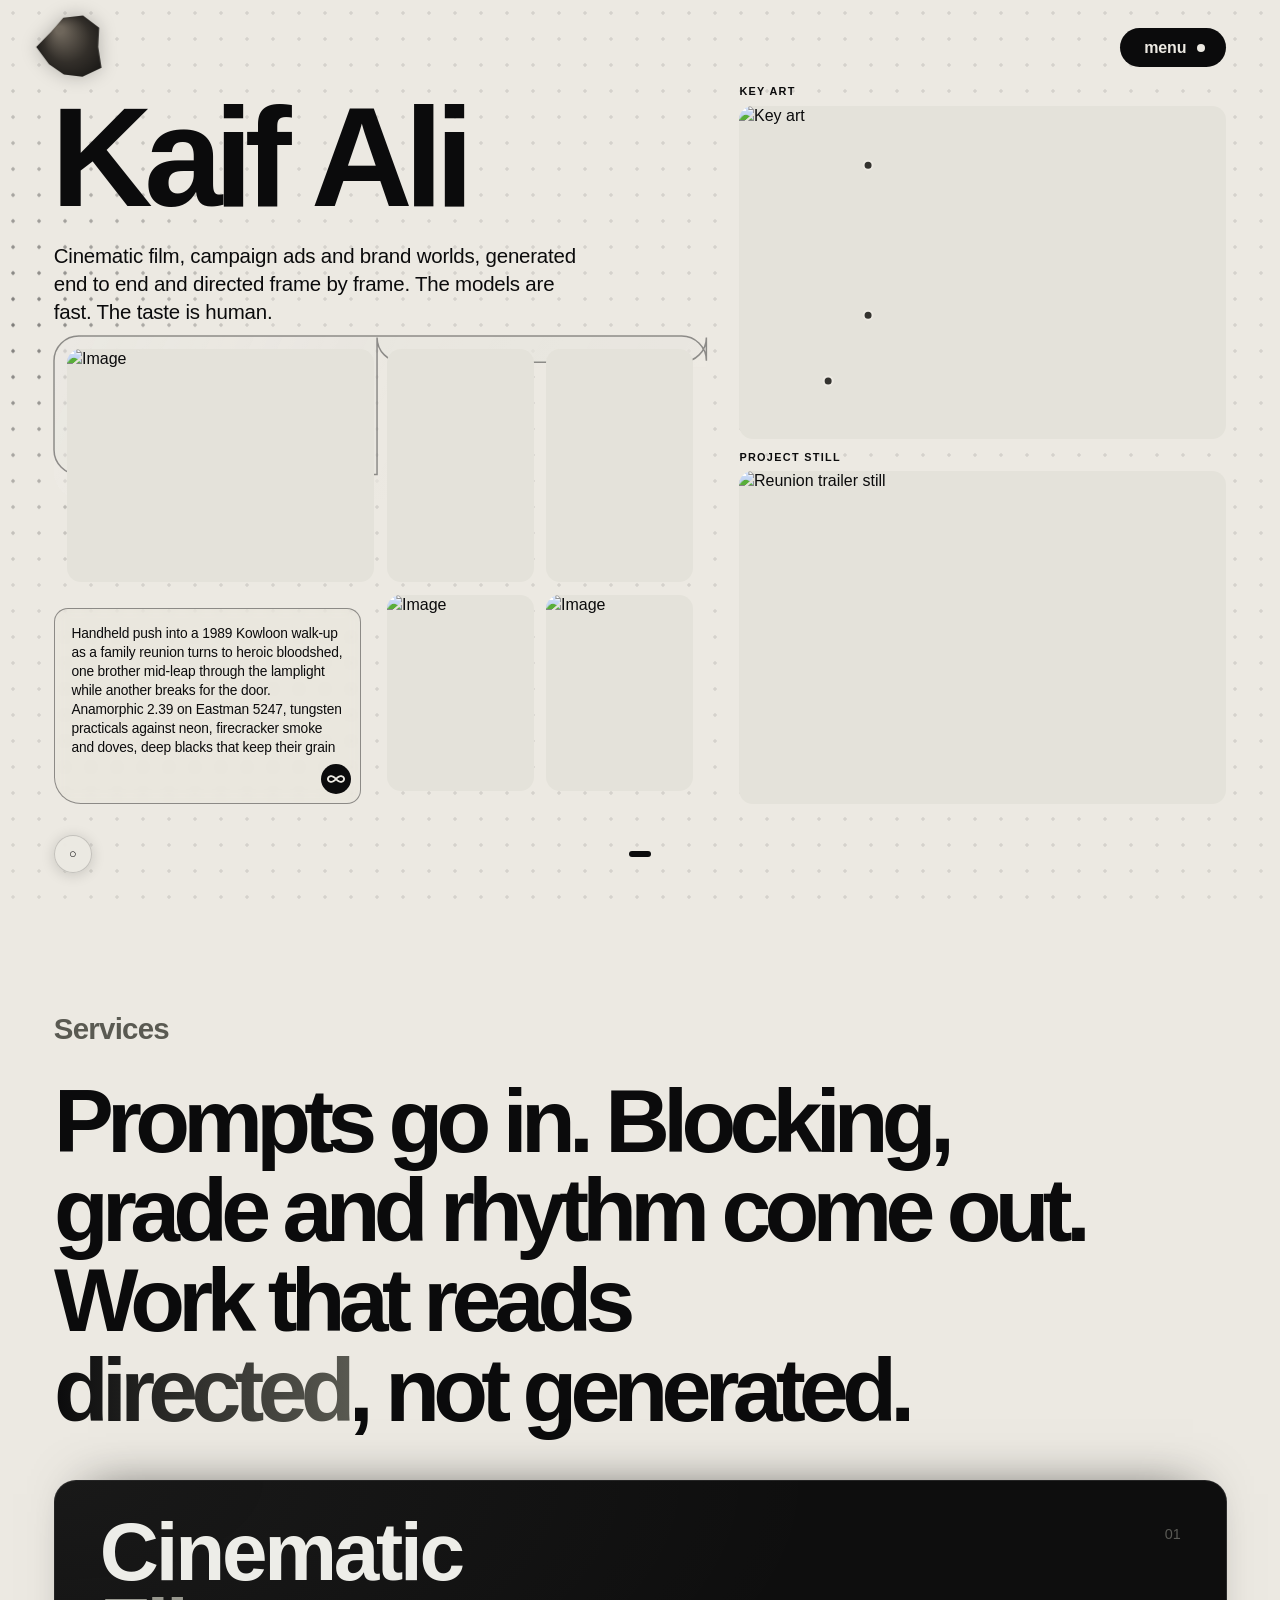
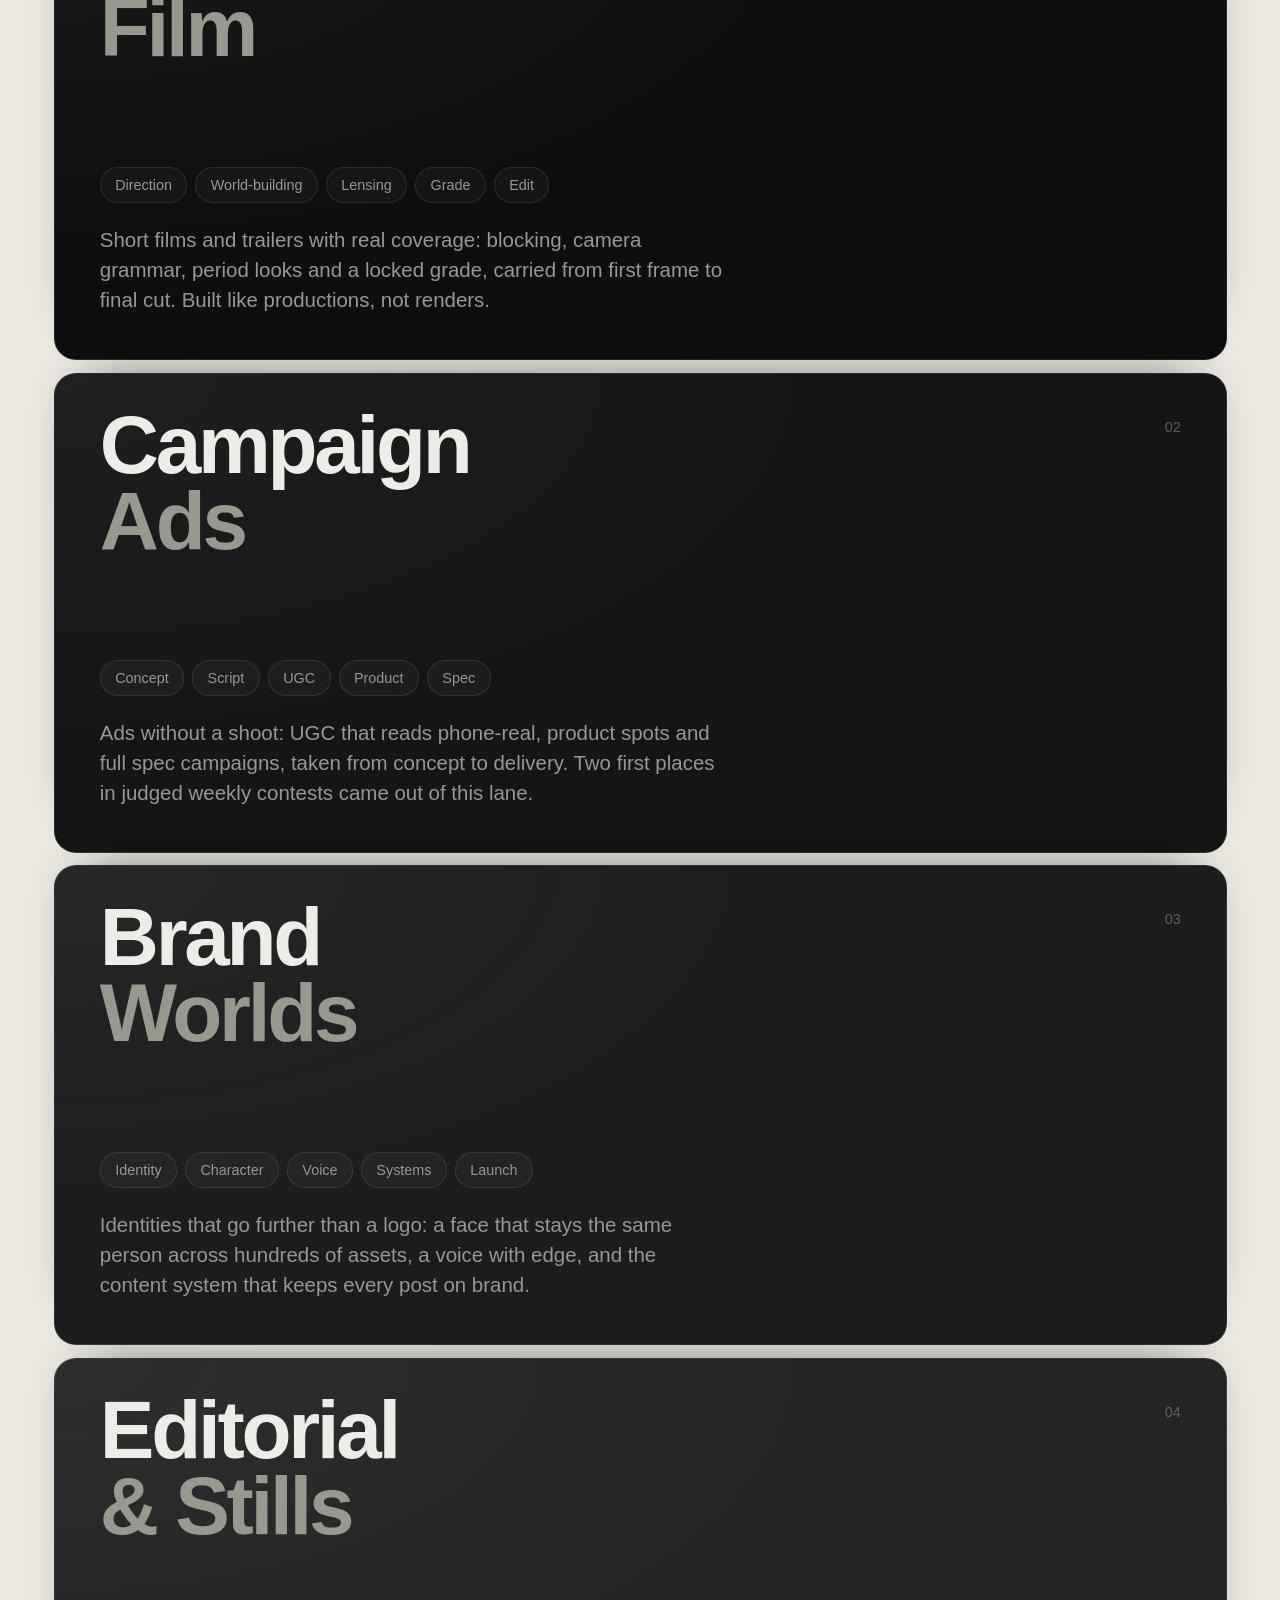
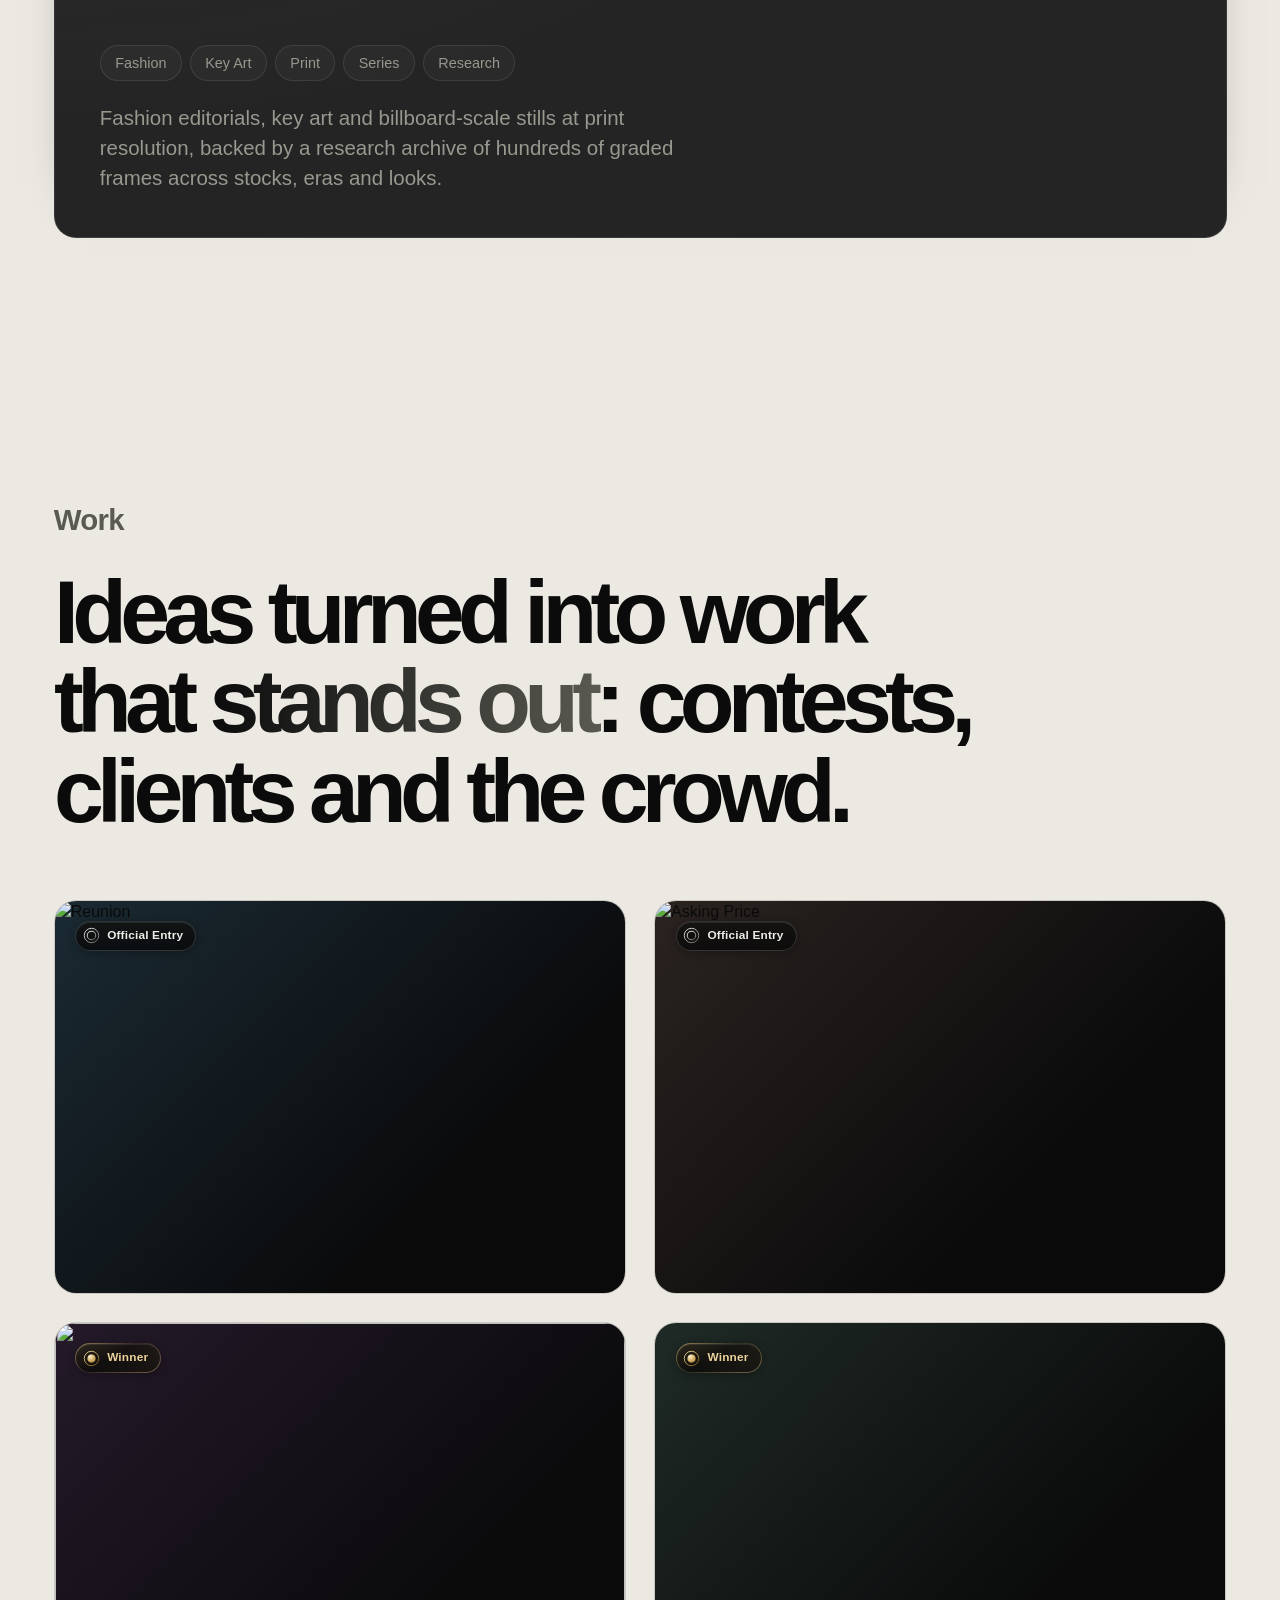
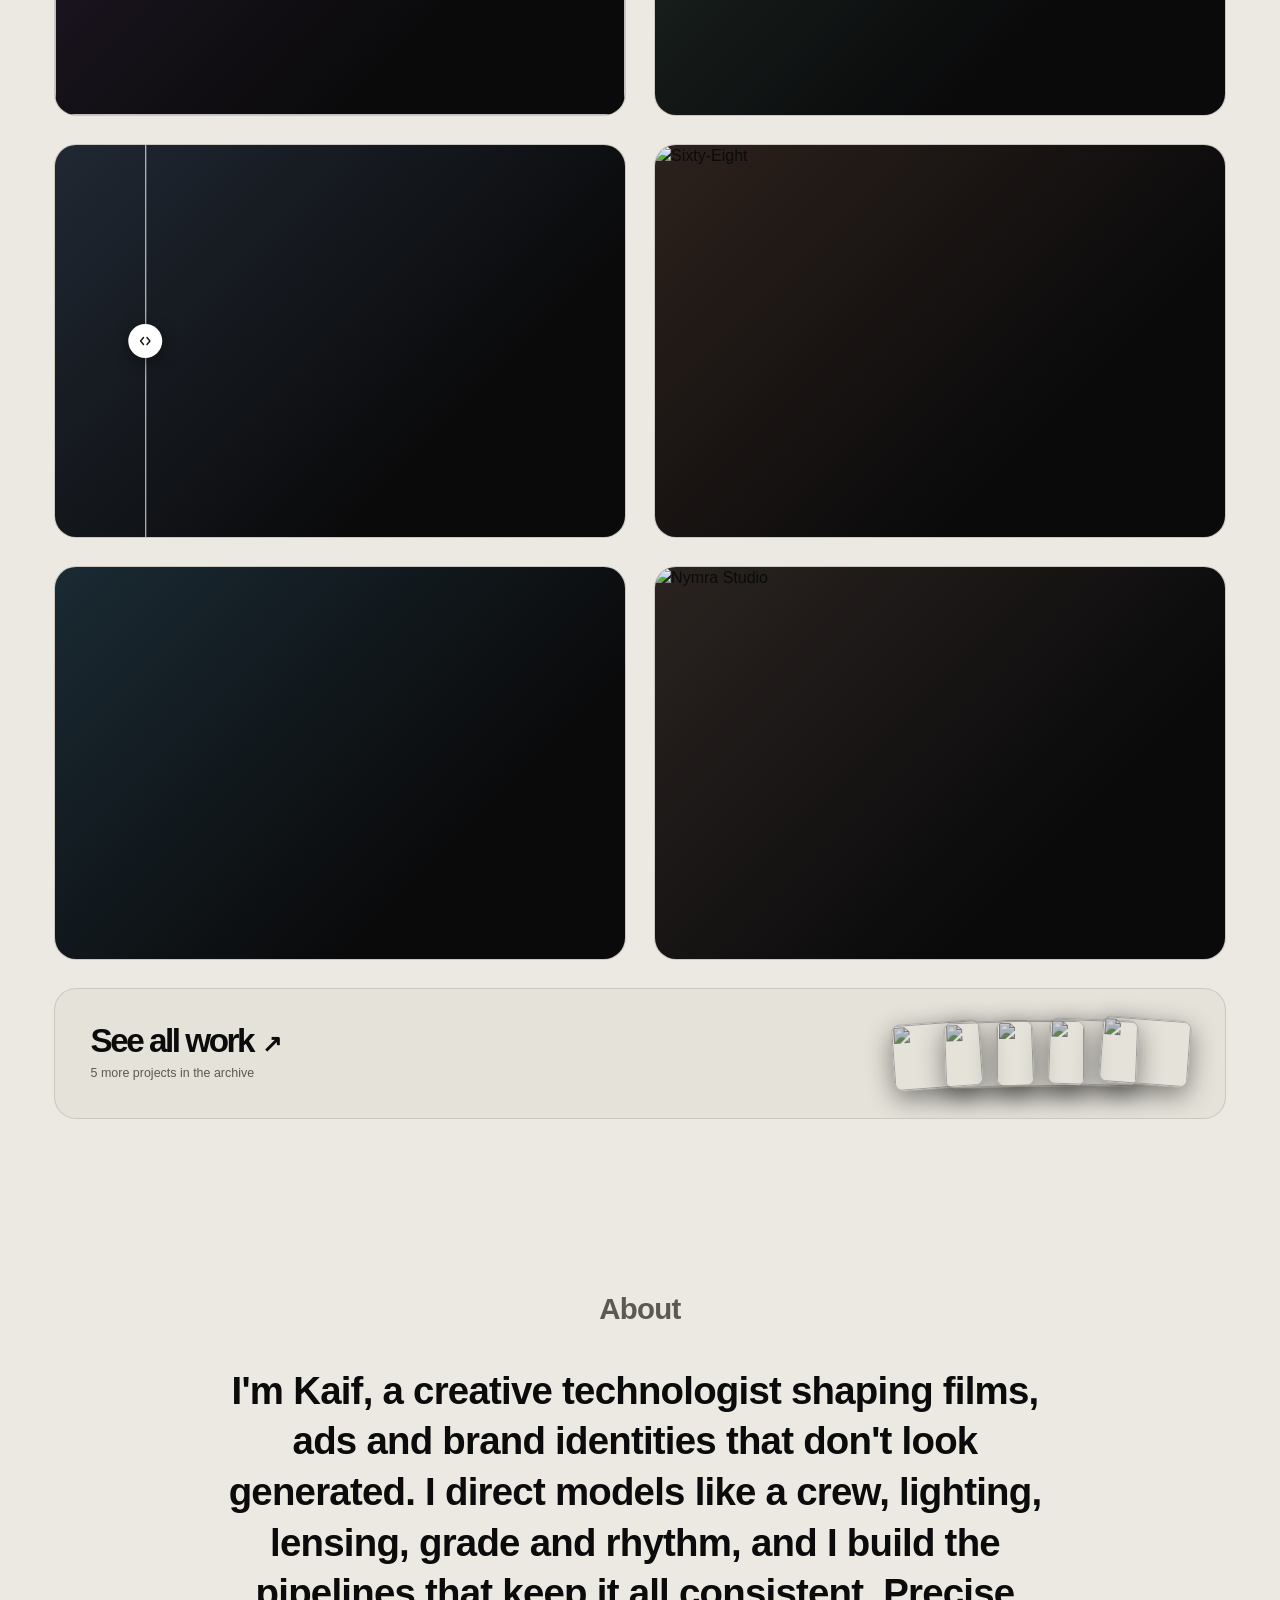
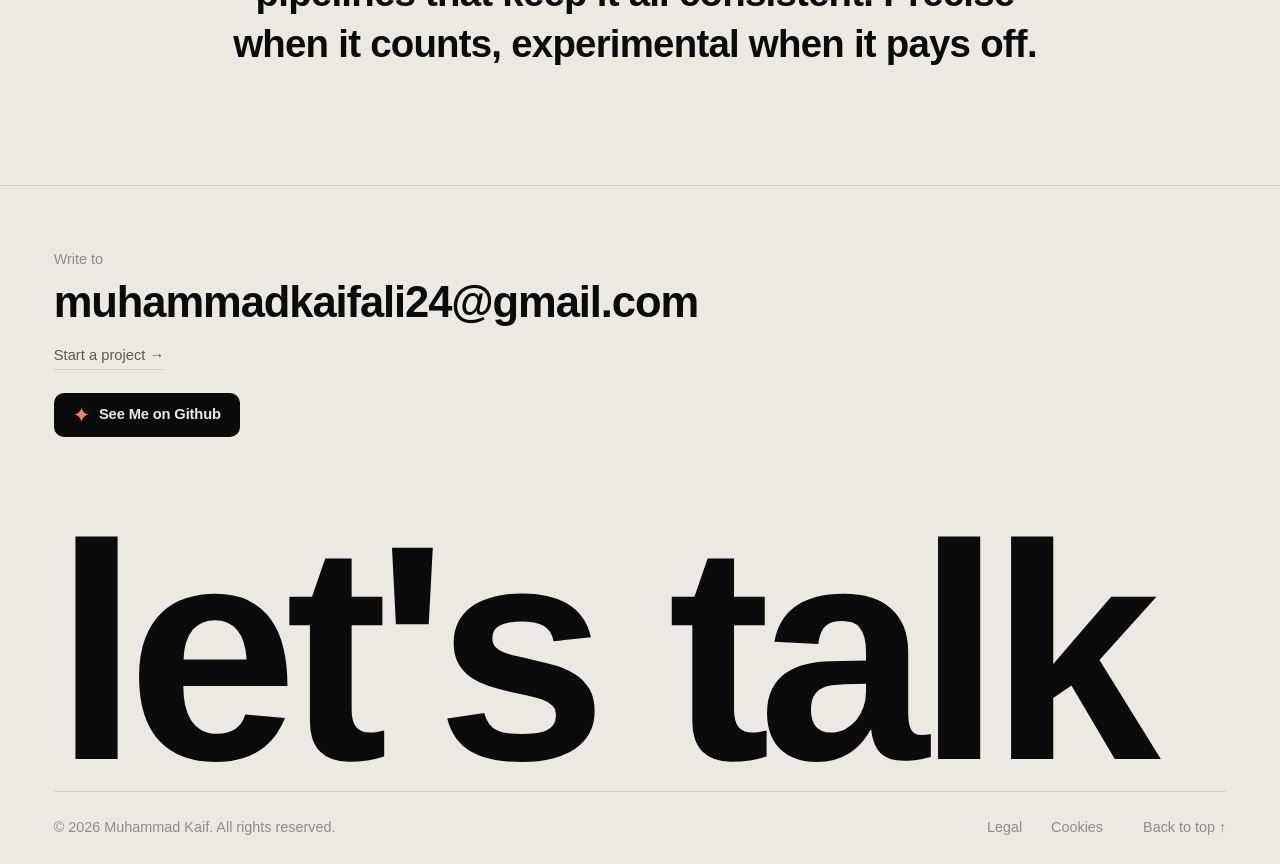
==== alpha.html @ 2ddd5fe8 "ok everything ok for now ok everything ok for now" ====
﻿<!doctype html>
<html lang="en" data-theme="dark">
  <head>
    <meta charset="utf-8" />
    <meta name="viewport" content="width=device-width, initial-scale=1" />
    <meta name="description" content="A cinematic creative technology portfolio." />
    <meta name="color-scheme" content="dark light" />
    <title>Muhammad Kaif — Creative Technologist</title>
    <link rel="stylesheet" href="alpha.css" />
  </head>
  <body>
    <div id="root">
      <div class="dotgrid" aria-hidden="true">
        <div class="dotgrid__torch" style="transform: translate3d(-259.95px, 61.7804px, 0px)">
          <div
            class="dotgrid__torch-fill"
            style="width: 2576px; height: 1403px; transform: translate3d(-260.05px, -581.78px, 0px)"
          ></div>
        </div>
      </div>
      <div
        class="cursor-dot"
        aria-hidden="true"
        style="
          translate: none;
          rotate: none;
          scale: none;
          opacity: 0;
          transform: translate(-50%, -50%) translate(0px, 321.8px);
        "
        data-mode="on"
      >
        <span class="cursor-label"></span>
      </div>
      <div class="nav-blur is-idle" aria-hidden="true" style="--nav-p: 0">
        <div class="nav-blur__layer"></div>
        <div class="nav-blur__layer"></div>
        <div class="nav-blur__layer"></div>
        <span class="nav-blur__scrim"></span>
      </div>
      <header class="menu">
        <a class="menu__brand" href="#top" aria-label="Back to top" data-cursor="link"
          ><span class="menu__logo-slot" aria-hidden="true"></span
        ></a>
        <div class="menu__right">
          <button
            class="menu__toggle"
            aria-expanded="false"
            aria-label="Open menu"
            data-cursor="link"
          >
            <span class="menu__toggle-label">menu</span><span class="menu__toggle-dot"></span>
          </button>
        </div>
      </header>
      <main class="app-main">
        <section class="hero" id="top">
          <div class="hero__inner container">
            <div class="canvas-grid" data-static-media="true">
              <div class="canvas-grid__head">
                <div class="hero__head">
                  <h1 class="hero__name" aria-label="Muhammad ">
                    <span class="line-mask"
                      ><span class="line-inner" style="transform: none">Kaif</span></span
                    ><span class="line-mask"
                      ><span class="line-inner" style="transform: none">Ali</span></span
                    >
                  </h1>
                  <p class="hero__intro" style="opacity: 1; transform: none">
                    Cinematic film, campaign ads and brand worlds, generated end to end and directed
                    frame by frame. The models are fast. The taste is human.
                  </p>
                </div>
              </div>
              <div class="canvas__inputs">
                <div
                  class="inbento wf-wf-ux2yi8"
                  draggable="false"
                  tabindex="0"
                  style="
                    --cols: 3;
                    --rows: 2;
                    grid-template-columns: var(--prompt-w) minmax(0, 1fr) minmax(0, 1fr);
                    grid-template-rows: minmax(var(--inrow-min, 0px), 1fr) auto;
                    opacity: 1;
                    transform: none;
                    user-select: none;
                    touch-action: none;
                  "
                >
                  <div
                    class="inbento__frost"
                    aria-hidden="true"
                    style="
                      clip-path: path(
                        &quot;M 29.36 0 L 744.64 0 A 29.36 29.36 0 0 1 774 29.36 L 774 1.64 A 29.36 29.36 0 0 1 744.64 31 L 412.636 31 A 29.36 29.36 0 0 1 383.276 1.64 L 383.276 164.29 A 0 0 0 0 0 383.276 164.29 L 29.36 164.29 A 29.36 29.36 0 0 1 0 134.93 L 0 29.36 A 29.36 29.36 0 0 1 29.36 0 Z&quot;
                      );
                    "
                  ></div>
                  <svg
                    class="inbento__frame"
                    viewBox="0 0 774 31"
                    preserveAspectRatio="none"
                    aria-hidden="true"
                  >
                    <path
                      d="M 29.36,0 L 744.64,0 A 29.36 29.36 0 0 1 774,29.36 L 774,1.6400000000000006 A 29.36 29.36 0 0 1 744.64,31 L 412.63571577446726,31 A 29.36 29.36 0 0 1 383.27571577446724,1.6400000000000006 L 383.27571577446724,164.2898797078116 A 0 0 0 0 0 383.27571577446724,164.2898797078116 L 29.36,164.2898797078116 A 29.36 29.36 0 0 1 0,134.9298797078116 L 0,29.36 A 29.36 29.36 0 0 1 29.36,0 Z"
                    ></path>
                  </svg>
                  <div class="inbento__cell inbento__cell--prompt">
                    <div class="cnode cnode--prompt">
                      <span class="cnode__title">Text</span>
                      <div class="cnode__box cnode__box--text" data-cursor="link">
                        <p
                          class="cnode__text"
                          style="opacity: 1; filter: blur(0px); transform: none"
                        >
                          Handheld push into a 1989 Kowloon walk-up as a family reunion turns to
                          heroic bloodshed, one brother mid-leap through the lamplight while another
                          breaks for the door. Anamorphic 2.39 on Eastman 5247, tungsten practicals
                          against neon, firecracker smoke and doves, deep blacks that keep their
                          grain
                        </p>
                        <button
                          class="refresh-btn"
                          aria-label="Generate"
                          data-cursor="link"
                          tabindex="0"
                        >
                          <svg
                            class="refresh-btn__mark"
                            width="22"
                            height="22"
                            viewBox="0 0 24 24"
                            fill="none"
                            aria-hidden="true"
                          >
                            <path
                              d="M 20.80 12.00 L 20.67 12.85 L 20.31 13.62 L 19.77 14.25 L 19.09 14.71 L 18.35 14.99 L 17.59 15.11 L 16.85 15.08 L 16.15 14.93 L 15.49 14.70 L 14.89 14.40 L 14.33 14.06 L 13.82 13.68 L 13.33 13.28 L 12.88 12.86 L 12.43 12.43 L 12.00 12.00 L 11.57 11.57 L 11.12 11.14 L 10.67 10.72 L 10.18 10.32 L 9.67 9.94 L 9.11 9.60 L 8.51 9.30 L 7.85 9.07 L 7.15 8.92 L 6.41 8.89 L 5.65 9.01 L 4.91 9.29 L 4.23 9.75 L 3.69 10.38 L 3.33 11.15 L 3.20 12.00 L 3.33 12.85 L 3.69 13.62 L 4.23 14.25 L 4.91 14.71 L 5.65 14.99 L 6.41 15.11 L 7.15 15.08 L 7.85 14.93 L 8.51 14.70 L 9.11 14.40 L 9.67 14.06 L 10.18 13.68 L 10.67 13.28 L 11.12 12.86 L 11.57 12.43 L 12.00 12.00 L 12.43 11.57 L 12.88 11.14 L 13.33 10.72 L 13.82 10.32 L 14.33 9.94 L 14.89 9.60 L 15.49 9.30 L 16.15 9.07 L 16.85 8.92 L 17.59 8.89 L 18.35 9.01 L 19.09 9.29 L 19.77 9.75 L 20.31 10.38 L 20.67 11.15 L 20.80 12.00 Z"
                              stroke="currentColor"
                              stroke-width="2"
                              stroke-linecap="round"
                              stroke-linejoin="round"
                            ></path>
                          </svg>
                        </button>
                      </div>
                    </div>
                  </div>
                  <div
                    class="inbento__cell inbento__cell--in ar-landscape type-image"
                    data-cursor="view"
                    style="--gen-delay: -0s; --gen-dur: 2.1s; opacity: 1; transform: none"
                  >
                    <div class="cnode cnode--image">
                      <span class="cnode__title">Image</span>
                      <div class="cnode__frame-wrap" style="--ar-num: 1.3333333333333333">
                        <div class="cnode__frame" data-cursor="view">
                          <div class="cnode__mediafx" style="transform: none">
                            <img
                              src="/projects/.thumbs/1024/Reunion/hf_20260816_005350_53692219-e9b4-4209-b49f-0c0ec85d43be.png.webp"
                              alt="Image"
                              class="cnode__img"
                              loading="lazy"
                              draggable="false"
                              style="opacity: 1"
                            /><img
                              src="/projects/.thumbs/1024/Reunion/hf_20260816_005350_53692219-e9b4-4209-b49f-0c0ec85d43be.png.webp"
                              alt=""
                              aria-hidden="true"
                              class="cnode__img cnode__img--blurcopy"
                              loading="lazy"
                              draggable="false"
                              style="opacity: 0"
                            />
                          </div>
                        </div>
                      </div>
                    </div>
                  </div>
                  <div
                    class="inbento__cell inbento__cell--in ar-square type-image"
                    data-cursor="view"
                    style="--gen-delay: -0.97s; --gen-dur: 2.63s; opacity: 1; transform: none"
                  >
                    <div class="cnode cnode--image">
                      <span class="cnode__title">Image</span>
                      <div class="cnode__frame-wrap" style="--ar-num: 1">
                        <div class="cnode__frame" data-cursor="view">
                          <div class="cnode__cropbox">
                            <div
                              class="cnode__croppos"
                              style="
                                left: -59.1037px;
                                top: 0px;
                                width: 235.484px;
                                height: 132px;
                                max-width: none;
                              "
                            >
                              <div class="cnode__mediafx" style="transform: none">
                                <img
                                  src="/projects/.thumbs/1024/Reunion/hf_20260816_005350_284805e2-9ccb-48ff-9455-495cd6beffef.png.webp"
                                  alt="Image"
                                  class="cnode__img"
                                  loading="lazy"
                                  draggable="false"
                                  style="opacity: 1"
                                /><img
                                  src="/projects/.thumbs/1024/Reunion/hf_20260816_005350_284805e2-9ccb-48ff-9455-495cd6beffef.png.webp"
                                  alt=""
                                  aria-hidden="true"
                                  class="cnode__img cnode__img--blurcopy"
                                  loading="lazy"
                                  draggable="false"
                                  style="opacity: 0"
                                />
                              </div>
                            </div>
                          </div>
                        </div>
                      </div>
                    </div>
                  </div>
                  <div
                    class="inbento__cell inbento__cell--in ar-landscape type-image"
                    data-cursor="view"
                    style="--gen-delay: -1.94s; --gen-dur: 3.16s; opacity: 1; transform: none"
                  >
                    <div class="cnode cnode--image">
                      <span class="cnode__title">Image</span>
                      <div class="cnode__frame-wrap" style="--ar-num: 1.3333333333333333">
                        <div class="cnode__frame" data-cursor="view">
                          <div class="cnode__cropbox">
                            <div
                              class="cnode__croppos"
                              style="
                                left: -61.5441px;
                                top: 0px;
                                width: 235.484px;
                                height: 132px;
                                max-width: none;
                              "
                            >
                              <div class="cnode__mediafx" style="transform: none">
                                <img
                                  src="/projects/.thumbs/1024/Reunion/hf_20260816_005351_736c0a0d-8fa4-49a8-8a8e-454945ecd524.png.webp"
                                  alt="Image"
                                  class="cnode__img"
                                  loading="lazy"
                                  draggable="false"
                                  style="opacity: 1"
                                /><img
                                  src="/projects/.thumbs/1024/Reunion/hf_20260816_005351_736c0a0d-8fa4-49a8-8a8e-454945ecd524.png.webp"
                                  alt=""
                                  aria-hidden="true"
                                  class="cnode__img cnode__img--blurcopy"
                                  loading="lazy"
                                  draggable="false"
                                  style="opacity: 0"
                                />
                              </div>
                            </div>
                          </div>
                        </div>
                      </div>
                    </div>
                  </div>
                  <div
                    class="inbento__cell inbento__cell--in ar-square type-image"
                    data-cursor="view"
                    style="--gen-delay: -0.51s; --gen-dur: 2.39s; opacity: 1; transform: none"
                  >
                    <div class="cnode cnode--image">
                      <span class="cnode__title">Image</span>
                      <div class="cnode__frame-wrap" style="--ar-num: 1">
                        <div class="cnode__frame" data-cursor="view">
                          <div class="cnode__mediafx" style="transform: none">
                            <img
                              src="/projects/.thumbs/1024/Reunion/hf_20260819_083122_30e840a4-2289-412c-8799-6ff7aa2b12a3.png.webp"
                              alt="Image"
                              class="cnode__img"
                              loading="lazy"
                              draggable="false"
                              style="opacity: 1"
                            /><img
                              src="/projects/.thumbs/1024/Reunion/hf_20260819_083122_30e840a4-2289-412c-8799-6ff7aa2b12a3.png.webp"
                              alt=""
                              aria-hidden="true"
                              class="cnode__img cnode__img--blurcopy"
                              loading="lazy"
                              draggable="false"
                              style="opacity: 0"
                            />
                          </div>
                        </div>
                      </div>
                    </div>
                  </div>
                  <div
                    class="inbento__cell inbento__cell--in ar-landscape type-image"
                    data-cursor="view"
                    style="--gen-delay: -1.48s; --gen-dur: 2.92s; opacity: 1; transform: none"
                  >
                    <div class="cnode cnode--image">
                      <span class="cnode__title">Image</span>
                      <div class="cnode__frame-wrap" style="--ar-num: 1.3333333333333333">
                        <div class="cnode__frame" data-cursor="view">
                          <div class="cnode__mediafx" style="transform: none">
                            <img
                              src="/projects/.thumbs/1024/Reunion/hf_20260816_115915_e7400bea-4a20-45da-ae8e-79a4edefaba7.png.webp"
                              alt="Image"
                              class="cnode__img"
                              loading="lazy"
                              draggable="false"
                              style="opacity: 1"
                            /><img
                              src="/projects/.thumbs/1024/Reunion/hf_20260816_115915_e7400bea-4a20-45da-ae8e-79a4edefaba7.png.webp"
                              alt=""
                              aria-hidden="true"
                              class="cnode__img cnode__img--blurcopy"
                              loading="lazy"
                              draggable="false"
                              style="opacity: 0"
                            />
                          </div>
                        </div>
                      </div>
                    </div>
                  </div>
                </div>
              </div>
              <div class="canvas__outputs" data-outs="2" data-layout="stacked" style="--outs: 2">
                <div
                  class="canvas__cell canvas__cell--out ar-ultrawide"
                  data-cursor="view"
                  draggable="false"
                  tabindex="0"
                  style="
                    --gen-delay: -0s;
                    --gen-dur: 2.1s;
                    opacity: 1;
                    transform: none;
                    user-select: none;
                    touch-action: none;
                  "
                >
                  <div class="cnode cnode--image">
                    <span class="cnode__title">Key art</span>
                    <div class="cnode__frame-wrap" style="--ar-num: 2.3333333333333335">
                      <div class="cnode__frame" data-cursor="view">
                        <div class="cnode__mediafx" style="transform: none">
                          <img
                            src="/projects/.thumbs/1024/Reunion/Arctide_Fill_it_--ar_9151_--v_8.2_a051d5ec-9a0a-4827-8597-35427ae310fd.png.webp"
                            alt="Key art"
                            class="cnode__img"
                            loading="lazy"
                            draggable="false"
                            style="opacity: 1"
                          /><img
                            src="/projects/.thumbs/1024/Reunion/Arctide_Fill_it_--ar_9151_--v_8.2_a051d5ec-9a0a-4827-8597-35427ae310fd.png.webp"
                            alt=""
                            aria-hidden="true"
                            class="cnode__img cnode__img--blurcopy"
                            loading="lazy"
                            draggable="false"
                            style="opacity: 0"
                          />
                        </div>
                        <span class="cnode__scrim" aria-hidden="true"></span>
                        <div class="cnode__overlay">
                          <div class="cnode__ov-label">
                            <span class="cnode__ov-title">Key art</span
                            ><span class="cnode__ov-cat">Reunion</span>
                          </div>
                          <span class="cnode__ov-arrow" aria-hidden="true"
                            ><svg viewBox="0 0 24 24" aria-hidden="true">
                              <path d="M7 17L17 7M9 7h8v8"></path></svg
                          ></span>
                        </div>
                      </div>
                    </div>
                  </div>
                </div>
                <div
                  class="canvas__cell canvas__cell--out ar-ultrawide"
                  data-cursor="view"
                  draggable="false"
                  tabindex="0"
                  style="
                    --gen-delay: -0.97s;
                    --gen-dur: 2.63s;
                    opacity: 1;
                    transform: none;
                    user-select: none;
                    touch-action: none;
                  "
                >
                  <div class="cnode cnode--image">
                    <span class="cnode__title">Project still</span>
                    <div class="cnode__frame-wrap" style="--ar-num: 2.3333333333333335">
                      <div class="cnode__frame" data-cursor="view">
                        <div class="cnode__mediafx" style="transform: none">
                          <img
                            src="/projects/.thumbs/1024/Reunion/Reunion%20-%20Final.mp4.webp"
                            alt="Reunion trailer still"
                            class="cnode__img"
                            loading="lazy"
                            draggable="false"
                            style="opacity: 1"
                          /><img
                            src="/projects/.thumbs/1024/Reunion/Reunion%20-%20Final.mp4.webp"
                            alt=""
                            aria-hidden="true"
                            class="cnode__img cnode__img--blurcopy"
                            loading="lazy"
                            draggable="false"
                            style="opacity: 0"
                          />
                        </div>
                        <span class="cnode__scrim" aria-hidden="true"></span>
                        <div class="cnode__overlay">
                          <div class="cnode__ov-label">
                            <span class="cnode__ov-title">Project still</span
                            ><span class="cnode__ov-cat">Reunion</span>
                          </div>
                          <span class="cnode__ov-arrow" aria-hidden="true"
                            ><svg viewBox="0 0 24 24" aria-hidden="true">
                              <path d="M7 17L17 7M9 7h8v8"></path></svg
                          ></span>
                        </div>
                      </div>
                    </div>
                  </div>
                </div>
              </div>
              <svg class="canvas__cable" aria-hidden="true">
                <defs>
                  <linearGradient id="cab-grad-out-0" gradientUnits="userSpaceOnUse">
                    <stop offset="0%" stop-color="var(--cable-strong)"></stop>
                    <stop offset="100%" stop-color="var(--cable)"></stop>
                  </linearGradient>
                </defs>
                <path
                  d="M 774.1500244140625,296.97501945495605 C 794.1125183105469,296.97501945495605 794.1125183105469,81.15625762939453 814.0750122070312,81.15625762939453"
                  fill="none"
                  stroke="url(#cab-grad-out-0)"
                  stroke-width="2.2"
                  stroke-linecap="round"
                  stroke-dasharray="223.3101348876953"
                  stroke-dashoffset="0"
                  opacity="1"
                ></path></svg
              ><svg class="canvas__cable-dots" aria-hidden="true">
                <circle
                  cx="774.1500244140625"
                  cy="296.97501945495605"
                  r="4.5"
                  class="canvas__cable-end"
                ></circle></svg
              ><svg class="canvas__cable-dots" aria-hidden="true">
                <circle
                  cx="814.0750122070312"
                  cy="81.15625762939453"
                  r="4.5"
                  class="canvas__cable-end"
                ></circle></svg
              ><svg class="canvas__cable" aria-hidden="true">
                <defs>
                  <linearGradient id="cab-grad-out-1" gradientUnits="userSpaceOnUse">
                    <stop offset="0%" stop-color="var(--cable-strong)"></stop>
                    <stop offset="100%" stop-color="var(--cable)"></stop>
                  </linearGradient>
                </defs>
                <path
                  d="M 774.1500244140625,296.97501945495605 C 794.1125183105469,296.97501945495605 794.1125183105469,231.23126220703125 814.0750122070312,231.23126220703125"
                  fill="none"
                  stroke="url(#cab-grad-out-1)"
                  stroke-width="2.2"
                  stroke-linecap="round"
                  stroke-dasharray="81.13396453857422"
                  stroke-dashoffset="0"
                  opacity="1"
                ></path></svg
              ><svg class="canvas__cable-dots" aria-hidden="true">
                <circle
                  cx="774.1500244140625"
                  cy="296.97501945495605"
                  r="4.5"
                  class="canvas__cable-end"
                ></circle></svg
              ><svg class="canvas__cable-dots" aria-hidden="true">
                <circle
                  cx="814.0750122070312"
                  cy="231.23126220703125"
                  r="4.5"
                  class="canvas__cable-end"
                ></circle>
              </svg>
            </div>
            <div class="canvas__scrubber" role="tablist" aria-label="Generations">
              <button
                class="scrub__mark is-current"
                role="tab"
                aria-selected="true"
                aria-label="Generation wf-ux2yi8"
                data-cursor="link"
                tabindex="0"
                style="
                  width: 22px;
                  opacity: 1;
                  margin-left: 5px;
                  margin-right: 5px;
                  transform: none;
                "
              ></button>
            </div>
          </div>
        </section>
        <section class="svc section" id="services" aria-label="Services">
          <div class="container">
            <div class="svc__head">
              <span class="eyebrow svc__label">Services</span>
              <h2 class="svc__statement">
                <span
                  ><span
                    class="stx-line svc__statement-line"
                    style="
                      display: block;
                      will-change: transform, opacity;
                      translate: none;
                      rotate: none;
                      scale: none;
                      transform: translate(0%, 42%);
                      opacity: 0.14;
                    "
                    ><span>Prompts</span><span> </span><span>go</span><span> </span><span>in.</span
                    ><span> </span><span>Blocking,</span></span
                  ><span
                    class="stx-line svc__statement-line"
                    style="
                      display: block;
                      will-change: transform, opacity;
                      translate: none;
                      rotate: none;
                      scale: none;
                      transform: translate(0%, 42%);
                      opacity: 0.14;
                    "
                    ><span>grade</span><span> </span><span>and</span><span> </span
                    ><span>rhythm</span><span> </span><span>come</span><span> </span
                    ><span>out.</span></span
                  ><span
                    class="stx-line svc__statement-line"
                    style="
                      display: block;
                      will-change: transform, opacity;
                      translate: none;
                      rotate: none;
                      scale: none;
                      transform: translate(0%, 42%);
                      opacity: 0.14;
                    "
                    ><span>Work</span><span> </span><span>that</span><span> </span
                    ><span>reads</span></span
                  ><span
                    class="stx-line svc__statement-line"
                    style="
                      display: block;
                      will-change: transform, opacity;
                      translate: none;
                      rotate: none;
                      scale: none;
                      transform: translate(0%, 42%);
                      opacity: 0.14;
                    "
                    ><span><span class="grad-text">directed</span>,</span><span> </span
                    ><span>not</span><span> </span><span>generated.</span></span
                  ></span
                >
              </h2>
            </div>
          </div>
          <div class="container">
            <div class="svc__deck" style="--n: 4">
              <article class="svc__card" data-cursor="link" style="--i: 0; z-index: 1">
                <div class="svc__card-top">
                  <h3 class="svc__card-title">
                    <span class="svc__card-lead">Cinematic</span>
                    <span class="svc__card-trail">Film</span>
                  </h3>
                  <span class="svc__card-no">01</span>
                </div>
                <div class="svc__card-foot">
                  <ul class="svc__tags">
                    <li class="svc__tag">Direction</li>
                    <li class="svc__tag">World-building</li>
                    <li class="svc__tag">Lensing</li>
                    <li class="svc__tag">Grade</li>
                    <li class="svc__tag">Edit</li>
                  </ul>
                  <p class="svc__card-desc">
                    Short films and trailers with real coverage: blocking, camera grammar, period
                    looks and a locked grade, carried from first frame to final cut. Built like
                    productions, not renders.
                  </p>
                </div>
              </article>
              <article class="svc__card" data-cursor="link" style="--i: 1; z-index: 2">
                <div class="svc__card-top">
                  <h3 class="svc__card-title">
                    <span class="svc__card-lead">Campaign</span>
                    <span class="svc__card-trail">Ads</span>
                  </h3>
                  <span class="svc__card-no">02</span>
                </div>
                <div class="svc__card-foot">
                  <ul class="svc__tags">
                    <li class="svc__tag">Concept</li>
                    <li class="svc__tag">Script</li>
                    <li class="svc__tag">UGC</li>
                    <li class="svc__tag">Product</li>
                    <li class="svc__tag">Spec</li>
                  </ul>
                  <p class="svc__card-desc">
                    Ads without a shoot: UGC that reads phone-real, product spots and full spec
                    campaigns, taken from concept to delivery. Two first places in judged weekly
                    contests came out of this lane.
                  </p>
                </div>
              </article>
              <article class="svc__card" data-cursor="link" style="--i: 2; z-index: 3">
                <div class="svc__card-top">
                  <h3 class="svc__card-title">
                    <span class="svc__card-lead">Brand</span>
                    <span class="svc__card-trail">Worlds</span>
                  </h3>
                  <span class="svc__card-no">03</span>
                </div>
                <div class="svc__card-foot">
                  <ul class="svc__tags">
                    <li class="svc__tag">Identity</li>
                    <li class="svc__tag">Character</li>
                    <li class="svc__tag">Voice</li>
                    <li class="svc__tag">Systems</li>
                    <li class="svc__tag">Launch</li>
                  </ul>
                  <p class="svc__card-desc">
                    Identities that go further than a logo: a face that stays the same person across
                    hundreds of assets, a voice with edge, and the content system that keeps every
                    post on brand.
                  </p>
                </div>
              </article>
              <article class="svc__card" data-cursor="link" style="--i: 3; z-index: 4">
                <div class="svc__card-top">
                  <h3 class="svc__card-title">
                    <span class="svc__card-lead">Editorial</span>
                    <span class="svc__card-trail">&amp; Stills</span>
                  </h3>
                  <span class="svc__card-no">04</span>
                </div>
                <div class="svc__card-foot">
                  <ul class="svc__tags">
                    <li class="svc__tag">Fashion</li>
                    <li class="svc__tag">Key Art</li>
                    <li class="svc__tag">Print</li>
                    <li class="svc__tag">Series</li>
                    <li class="svc__tag">Research</li>
                  </ul>
                  <p class="svc__card-desc">
                    Fashion editorials, key art and billboard-scale stills at print resolution,
                    backed by a research archive of hundreds of graded frames across stocks, eras
                    and looks.
                  </p>
                </div>
              </article>
            </div>
          </div>
        </section>
        <section class="gallery section" id="work" aria-label="Work">
          <div class="container">
            <div class="gallery__head">
              <span class="eyebrow gallery__label">Work</span>
              <h2 class="gallery__statement">
                <span
                  ><span
                    class="stx-line"
                    style="
                      display: block;
                      will-change: transform, opacity;
                      translate: none;
                      rotate: none;
                      scale: none;
                      transform: translate(0%, 42%);
                      opacity: 0.14;
                    "
                    ><span>Ideas</span><span> </span><span>turned</span><span> </span
                    ><span>into</span><span> </span><span>work</span></span
                  ><span
                    class="stx-line"
                    style="
                      display: block;
                      will-change: transform, opacity;
                      translate: none;
                      rotate: none;
                      scale: none;
                      transform: translate(0%, 42%);
                      opacity: 0.14;
                    "
                    ><span>that</span><span> </span
                    ><span><span class="grad-text">stands out</span>:</span><span> </span
                    ><span>contests,</span></span
                  ><span
                    class="stx-line"
                    style="
                      display: block;
                      will-change: transform, opacity;
                      translate: none;
                      rotate: none;
                      scale: none;
                      transform: translate(0%, 42%);
                      opacity: 0.14;
                    "
                    ><span>clients</span><span> </span><span>and</span><span> </span><span>the</span
                    ><span> </span><span>crowd.</span></span
                  ></span
                >
              </h2>
            </div>
            <div class="gallery__grid">
              <article
                class="pcard"
                data-cursor="view"
                style="opacity: 0; transform: translateY(44px)"
              >
                <div class="pcard__media">
                  <div
                    class="media-ph"
                    style="
                      aspect-ratio: 16 / 11;
                      background: linear-gradient(135deg, rgb(26, 42, 51), rgb(10, 10, 11) 70%);
                    "
                  >
                    <div class="media-ph__grain" aria-hidden="true"></div>
                    <div class="media-ph__meta"><span class="media-ph__label"></span></div>
                  </div>
                  <img
                    class="pcard__img"
                    src="/projects/.thumbs/1024/Reunion/hf_20260816_005350_53692219-e9b4-4209-b49f-0c0ec85d43be.png.webp"
                    srcset="
                      /projects/.thumbs/1024/Reunion/hf_20260816_005350_53692219-e9b4-4209-b49f-0c0ec85d43be.png.webp 1024w,
                      /projects/.thumbs/2048/Reunion/hf_20260816_005350_53692219-e9b4-4209-b49f-0c0ec85d43be.png.webp 2048w
                    "
                    sizes="(max-width: 720px) 94vw, 48vw"
                    alt="Reunion"
                    loading="lazy"
                    decoding="async"
                  /><span class="pcard__award pcard__award--entry"
                    ><svg
                      class="pcard__award-medal"
                      viewBox="0 0 20 20"
                      width="17"
                      height="17"
                      aria-hidden="true"
                    >
                      <defs>
                        <linearGradient
                          id="ring-card-reunion"
                          x1="0.15"
                          y1="0.05"
                          x2="0.85"
                          y2="0.95"
                        >
                          <stop offset="0" stop-color="#e9e9e3"></stop>
                          <stop offset="1" stop-color="#75756d"></stop>
                        </linearGradient>
                      </defs>
                      <circle
                        cx="10"
                        cy="10"
                        r="8.5"
                        fill="none"
                        stroke="url(#ring-card-reunion)"
                        stroke-width="1.1"
                      ></circle>
                      <circle
                        cx="10"
                        cy="10"
                        r="5"
                        fill="none"
                        stroke="url(#ring-card-reunion)"
                        stroke-width="1.2"
                      ></circle></svg
                    ><span class="pcard__award-copy"
                      ><strong>Official Entry</strong
                      ><em>GenHQ · Same Scene, Different Film</em></span
                    ><i class="pcard__award-shine" aria-hidden="true"></i></span
                  ><span class="pcard__scrim" aria-hidden="true"></span>
                  <div class="pcard__overlay">
                    <div class="pcard__label">
                      <h3 class="pcard__title">Reunion</h3>
                      <span class="pcard__cat">Cinematic Film</span>
                    </div>
                    <span class="pcard__arrow" aria-hidden="true"
                      ><svg viewBox="0 0 24 24" aria-hidden="true">
                        <path d="M7 17L17 7M9 7h8v8"></path></svg
                    ></span>
                  </div>
                </div>
              </article>
              <article
                class="pcard"
                data-cursor="view"
                style="opacity: 0; transform: translateY(44px)"
              >
                <div class="pcard__media">
                  <div
                    class="media-ph"
                    style="
                      aspect-ratio: 16 / 11;
                      background: linear-gradient(135deg, rgb(42, 35, 32), rgb(10, 10, 11) 70%);
                    "
                  >
                    <div class="media-ph__grain" aria-hidden="true"></div>
                    <div class="media-ph__meta"><span class="media-ph__label"></span></div>
                  </div>
                  <img
                    class="pcard__img"
                    src="/projects/.thumbs/1024/WinRAR%20Spec%20Ad/hf_20260824_101535_7d435f12-76f8-43f1-8c1c-e0c83239e926.png.webp"
                    srcset="
                      /projects/.thumbs/1024/WinRAR%20Spec%20Ad/hf_20260824_101535_7d435f12-76f8-43f1-8c1c-e0c83239e926.png.webp 1024w,
                      /projects/.thumbs/2048/WinRAR%20Spec%20Ad/hf_20260824_101535_7d435f12-76f8-43f1-8c1c-e0c83239e926.png.webp 2048w
                    "
                    sizes="(max-width: 720px) 94vw, 48vw"
                    alt="Asking Price"
                    loading="lazy"
                    decoding="async"
                  /><span class="pcard__award pcard__award--entry"
                    ><svg
                      class="pcard__award-medal"
                      viewBox="0 0 20 20"
                      width="17"
                      height="17"
                      aria-hidden="true"
                    >
                      <defs>
                        <linearGradient
                          id="ring-card-winrar-spec-ad"
                          x1="0.15"
                          y1="0.05"
                          x2="0.85"
                          y2="0.95"
                        >
                          <stop offset="0" stop-color="#e9e9e3"></stop>
                          <stop offset="1" stop-color="#75756d"></stop>
                        </linearGradient>
                      </defs>
                      <circle
                        cx="10"
                        cy="10"
                        r="8.5"
                        fill="none"
                        stroke="url(#ring-card-winrar-spec-ad)"
                        stroke-width="1.1"
                      ></circle>
                      <circle
                        cx="10"
                        cy="10"
                        r="5"
                        fill="none"
                        stroke="url(#ring-card-winrar-spec-ad)"
                        stroke-width="1.2"
                      ></circle></svg
                    ><span class="pcard__award-copy"
                      ><strong>Official Entry</strong><em>GenHQ · The WinRAR Ad</em></span
                    ><i class="pcard__award-shine" aria-hidden="true"></i></span
                  ><span class="pcard__scrim" aria-hidden="true"></span>
                  <div class="pcard__overlay">
                    <div class="pcard__label">
                      <h3 class="pcard__title">Asking Price</h3>
                      <span class="pcard__cat">Cinematic Film</span>
                    </div>
                    <span class="pcard__arrow" aria-hidden="true"
                      ><svg viewBox="0 0 24 24" aria-hidden="true">
                        <path d="M7 17L17 7M9 7h8v8"></path></svg
                    ></span>
                  </div>
                </div>
              </article>
              <article
                class="pcard"
                data-cursor="view"
                style="opacity: 0; transform: translateY(44px)"
              >
                <div class="pcard__media">
                  <div
                    class="media-ph"
                    style="
                      aspect-ratio: 16 / 11;
                      background: linear-gradient(135deg, rgb(36, 26, 42), rgb(10, 10, 11) 70%);
                    "
                  >
                    <div class="media-ph__grain" aria-hidden="true"></div>
                    <div class="media-ph__meta"><span class="media-ph__label"></span></div>
                  </div>
                  <div class="pcard__cycle" aria-hidden="true">
                    <img
                      src="/projects/.thumbs/1024/Same%20Gate/magnific_diagonal-extreme-closeup-_BmM1wZmoQR.png.webp"
                      srcset="
                        /projects/.thumbs/1024/Same%20Gate/magnific_diagonal-extreme-closeup-_BmM1wZmoQR.png.webp 1024w,
                        /projects/.thumbs/2048/Same%20Gate/magnific_diagonal-extreme-closeup-_BmM1wZmoQR.png.webp 2048w
                      "
                      sizes="(max-width: 720px) 94vw, 48vw"
                      alt=""
                      decoding="async"
                      draggable="false"
                      style="opacity: 1; filter: blur(0px) saturate(1); transform: none"
                    />
                  </div>
                  <span class="pcard__award pcard__award--winner"
                    ><svg
                      class="pcard__award-medal"
                      viewBox="0 0 20 20"
                      width="17"
                      height="17"
                      aria-hidden="true"
                    >
                      <defs>
                        <linearGradient
                          id="ring-card-same-gate"
                          x1="0.15"
                          y1="0.05"
                          x2="0.85"
                          y2="0.95"
                        >
                          <stop offset="0" stop-color="#f0d9a0"></stop>
                          <stop offset="0.55" stop-color="#b8924c"></stop>
                          <stop offset="1" stop-color="#7d5f24"></stop>
                        </linearGradient>
                        <radialGradient id="disc-card-same-gate" cx="0.35" cy="0.28" r="0.95">
                          <stop offset="0" stop-color="#f8e7ba"></stop>
                          <stop offset="0.55" stop-color="#d3ad61"></stop>
                          <stop offset="1" stop-color="#8a6a28"></stop>
                        </radialGradient>
                      </defs>
                      <circle
                        cx="10"
                        cy="10"
                        r="8.5"
                        fill="none"
                        stroke="url(#ring-card-same-gate)"
                        stroke-width="1.1"
                      ></circle>
                      <circle
                        cx="10"
                        cy="10"
                        r="5"
                        fill="url(#disc-card-same-gate)"
                        stroke="rgba(30,20,4,0.4)"
                        stroke-width="0.5"
                      ></circle>
                      <ellipse
                        cx="8.1"
                        cy="7.7"
                        rx="1.8"
                        ry="1.3"
                        fill="#fff"
                        opacity="0.42"
                      ></ellipse></svg
                    ><span class="pcard__award-copy"
                      ><strong>Winner</strong><em>GenHQ · Script to Screen</em></span
                    ><i class="pcard__award-shine" aria-hidden="true"></i></span
                  ><span class="pcard__scrim" aria-hidden="true"></span>
                  <div class="pcard__overlay">
                    <div class="pcard__label">
                      <h3 class="pcard__title">Same Gate</h3>
                      <span class="pcard__cat">Spec Ad</span>
                    </div>
                    <span class="pcard__arrow" aria-hidden="true"
                      ><svg viewBox="0 0 24 24" aria-hidden="true">
                        <path d="M7 17L17 7M9 7h8v8"></path></svg
                    ></span>
                  </div>
                </div>
              </article>
              <article
                class="pcard"
                data-cursor="view"
                style="opacity: 0; transform: translateY(44px)"
              >
                <div class="pcard__media">
                  <div
                    class="media-ph"
                    style="
                      aspect-ratio: 16 / 11;
                      background: linear-gradient(135deg, rgb(31, 42, 38), rgb(10, 10, 11) 70%);
                    "
                  >
                    <div class="media-ph__grain" aria-hidden="true"></div>
                    <div class="media-ph__meta"><span class="media-ph__label"></span></div>
                  </div>
                  <img
                    class="pcard__img"
                    src="/projects/.thumbs/1024/BinBot/image.webp.webp"
                    srcset="
                      /projects/.thumbs/1024/BinBot/image.webp.webp 1024w,
                      /projects/.thumbs/2048/BinBot/image.webp.webp 2048w
                    "
                    sizes="(max-width: 720px) 94vw, 48vw"
                    alt="BinBot"
                    loading="lazy"
                    decoding="async"
                    style="left: 0%; top: -42.3712%; width: 100%; height: 260.606%; max-width: none"
                  /><span class="pcard__award pcard__award--winner"
                    ><svg
                      class="pcard__award-medal"
                      viewBox="0 0 20 20"
                      width="17"
                      height="17"
                      aria-hidden="true"
                    >
                      <defs>
                        <linearGradient
                          id="ring-card-binbot"
                          x1="0.15"
                          y1="0.05"
                          x2="0.85"
                          y2="0.95"
                        >
                          <stop offset="0" stop-color="#f0d9a0"></stop>
                          <stop offset="0.55" stop-color="#b8924c"></stop>
                          <stop offset="1" stop-color="#7d5f24"></stop>
                        </linearGradient>
                        <radialGradient id="disc-card-binbot" cx="0.35" cy="0.28" r="0.95">
                          <stop offset="0" stop-color="#f8e7ba"></stop>
                          <stop offset="0.55" stop-color="#d3ad61"></stop>
                          <stop offset="1" stop-color="#8a6a28"></stop>
                        </radialGradient>
                      </defs>
                      <circle
                        cx="10"
                        cy="10"
                        r="8.5"
                        fill="none"
                        stroke="url(#ring-card-binbot)"
                        stroke-width="1.1"
                      ></circle>
                      <circle
                        cx="10"
                        cy="10"
                        r="5"
                        fill="url(#disc-card-binbot)"
                        stroke="rgba(30,20,4,0.4)"
                        stroke-width="0.5"
                      ></circle>
                      <ellipse
                        cx="8.1"
                        cy="7.7"
                        rx="1.8"
                        ry="1.3"
                        fill="#fff"
                        opacity="0.42"
                      ></ellipse></svg
                    ><span class="pcard__award-copy"
                      ><strong>Winner</strong><em>GenHQ · Make a UGC Ad</em></span
                    ><i class="pcard__award-shine" aria-hidden="true"></i></span
                  ><span class="pcard__scrim" aria-hidden="true"></span>
                  <div class="pcard__overlay">
                    <div class="pcard__label">
                      <h3 class="pcard__title">BinBot</h3>
                      <span class="pcard__cat">UGC Ad</span>
                    </div>
                    <span class="pcard__arrow" aria-hidden="true"
                      ><svg viewBox="0 0 24 24" aria-hidden="true">
                        <path d="M7 17L17 7M9 7h8v8"></path></svg
                    ></span>
                  </div>
                </div>
              </article>
              <article
                class="pcard"
                data-cursor="view"
                style="opacity: 0; transform: translateY(44px)"
              >
                <div class="pcard__media">
                  <div
                    class="media-ph"
                    style="
                      aspect-ratio: 16 / 11;
                      background: linear-gradient(135deg, rgb(32, 40, 51), rgb(10, 10, 11) 70%);
                    "
                  >
                    <div class="media-ph__grain" aria-hidden="true"></div>
                    <div class="media-ph__meta"><span class="media-ph__label"></span></div>
                  </div>
                  <img
                    class="pcard__img"
                    src="/projects/.thumbs/1024/The%20Berlin%20Job/hf_20260901_220702_d1aa53c1-ec79-4bdc-ae93-e9acce711ef1.png.webp"
                    srcset="
                      /projects/.thumbs/1024/The%20Berlin%20Job/hf_20260901_220702_d1aa53c1-ec79-4bdc-ae93-e9acce711ef1.png.webp 1024w,
                      /projects/.thumbs/2048/The%20Berlin%20Job/hf_20260901_220702_d1aa53c1-ec79-4bdc-ae93-e9acce711ef1.png.webp 2048w
                    "
                    sizes="(max-width: 720px) 94vw, 48vw"
                    alt="Stopwatch"
                    loading="lazy"
                    decoding="async"
                    style="left: -19.4936%; top: 0%; width: 122.222%; height: 100%; max-width: none"
                  />
                  <div class="pcard__restseam" aria-hidden="true" style="left: 15.9508%">
                    <span class="pcard__restgrip"
                      ><svg viewBox="0 0 24 24"><path d="M9 6l-5 6 5 6M15 6l5 6-5 6"></path></svg
                    ></span>
                  </div>
                  <span class="pcard__scrim" aria-hidden="true"></span>
                  <div class="pcard__overlay">
                    <div class="pcard__label">
                      <h3 class="pcard__title">Stopwatch</h3>
                      <span class="pcard__cat">Cinematic Film</span>
                    </div>
                    <span class="pcard__arrow" aria-hidden="true"
                      ><svg viewBox="0 0 24 24" aria-hidden="true">
                        <path d="M7 17L17 7M9 7h8v8"></path></svg
                    ></span>
                  </div>
                </div>
              </article>
              <article
                class="pcard"
                data-cursor="view"
                style="opacity: 0; transform: translateY(44px)"
              >
                <div class="pcard__media">
                  <div
                    class="media-ph"
                    style="
                      aspect-ratio: 16 / 11;
                      background: linear-gradient(135deg, rgb(44, 33, 28), rgb(10, 10, 11) 70%);
                    "
                  >
                    <div class="media-ph__grain" aria-hidden="true"></div>
                    <div class="media-ph__meta"><span class="media-ph__label"></span></div>
                  </div>
                  <img
                    class="pcard__img"
                    src="/projects/.thumbs/1024/60s%20Movie%20Scenes/hf_20260901_220753_19b0c7b5-d897-458d-9573-2557e6a7ba7c.png.webp"
                    srcset="
                      /projects/.thumbs/1024/60s%20Movie%20Scenes/hf_20260901_220753_19b0c7b5-d897-458d-9573-2557e6a7ba7c.png.webp 1024w,
                      /projects/.thumbs/2048/60s%20Movie%20Scenes/hf_20260901_220753_19b0c7b5-d897-458d-9573-2557e6a7ba7c.png.webp 2048w
                    "
                    sizes="(max-width: 720px) 94vw, 48vw"
                    alt="Sixty-Eight"
                    loading="lazy"
                    decoding="async"
                    style="left: 0%; top: 0%; width: 122.222%; height: 100%; max-width: none"
                  /><span class="pcard__scrim" aria-hidden="true"></span>
                  <div class="pcard__overlay">
                    <div class="pcard__label">
                      <h3 class="pcard__title">Sixty-Eight</h3>
                      <span class="pcard__cat">Cinematic Film</span>
                    </div>
                    <span class="pcard__arrow" aria-hidden="true"
                      ><svg viewBox="0 0 24 24" aria-hidden="true">
                        <path d="M7 17L17 7M9 7h8v8"></path></svg
                    ></span>
                  </div>
                </div>
              </article>
              <article
                class="pcard"
                data-cursor="view"
                style="opacity: 0; transform: translateY(44px)"
              >
                <div class="pcard__media">
                  <div
                    class="media-ph"
                    style="
                      aspect-ratio: 16 / 11;
                      background: linear-gradient(135deg, rgb(26, 42, 51), rgb(10, 10, 11) 70%);
                    "
                  >
                    <div class="media-ph__grain" aria-hidden="true"></div>
                    <div class="media-ph__meta"><span class="media-ph__label"></span></div>
                  </div>
                  <img
                    class="pcard__img"
                    src="/projects/.thumbs/1024/Undertown/Arctide_Documentary_photograph_on_Fuji_Velvia_at_child_height_555fdca2-3d44-4212-a0ea-749fb8b354dd_0.png.webp"
                    srcset="
                      /projects/.thumbs/1024/Undertown/Arctide_Documentary_photograph_on_Fuji_Velvia_at_child_height_555fdca2-3d44-4212-a0ea-749fb8b354dd_0.png.webp 1024w,
                      /projects/.thumbs/2048/Undertown/Arctide_Documentary_photograph_on_Fuji_Velvia_at_child_height_555fdca2-3d44-4212-a0ea-749fb8b354dd_0.png.webp 2048w
                    "
                    sizes="(max-width: 720px) 94vw, 48vw"
                    alt="Undertown"
                    loading="lazy"
                    decoding="async"
                    style="left: 0%; top: -35.3119%; width: 100%; height: 182.114%; max-width: none"
                  /><span class="pcard__scrim" aria-hidden="true"></span>
                  <div class="pcard__overlay">
                    <div class="pcard__label">
                      <h3 class="pcard__title">Undertown</h3>
                      <span class="pcard__cat">Cinematic Film</span>
                    </div>
                    <span class="pcard__arrow" aria-hidden="true"
                      ><svg viewBox="0 0 24 24" aria-hidden="true">
                        <path d="M7 17L17 7M9 7h8v8"></path></svg
                    ></span>
                  </div>
                </div>
              </article>
              <article
                class="pcard"
                data-cursor="view"
                style="opacity: 0; transform: translateY(44px)"
              >
                <div class="pcard__media">
                  <div
                    class="media-ph"
                    style="
                      aspect-ratio: 16 / 11;
                      background: linear-gradient(135deg, rgb(42, 35, 32), rgb(10, 10, 11) 70%);
                    "
                  >
                    <div class="media-ph__grain" aria-hidden="true"></div>
                    <div class="media-ph__meta"><span class="media-ph__label"></span></div>
                  </div>
                  <img
                    class="pcard__img"
                    src="/projects/.thumbs/1024/Nymra%20Studio/avatar-variations--v1--jpg--var-01-pink-sweater-bottle.jpg.webp"
                    srcset="
                      /projects/.thumbs/1024/Nymra%20Studio/avatar-variations--v1--jpg--var-01-pink-sweater-bottle.jpg.webp 1024w,
                      /projects/.thumbs/2048/Nymra%20Studio/avatar-variations--v1--jpg--var-01-pink-sweater-bottle.jpg.webp 2048w
                    "
                    sizes="(max-width: 720px) 94vw, 48vw"
                    alt="Nymra Studio"
                    loading="lazy"
                    decoding="async"
                  /><span class="pcard__scrim" aria-hidden="true"></span>
                  <div class="pcard__overlay">
                    <div class="pcard__label">
                      <h3 class="pcard__title">Nymra Studio</h3>
                      <span class="pcard__cat">UGC Creator</span>
                    </div>
                    <span class="pcard__arrow" aria-hidden="true"
                      ><svg viewBox="0 0 24 24" aria-hidden="true">
                        <path d="M7 17L17 7M9 7h8v8"></path></svg
                    ></span>
                  </div>
                </div>
              </article>
            </div>
            <div class="seeall" style="opacity: 0; transform: translateY(36px)">
              <a class="seeall__card" data-cursor="link" href="/work"
                ><span class="seeall__copy"
                  ><span class="seeall__title"
                    >See all work<i class="seeall__arrow" aria-hidden="true">↗</i></span
                  ><span class="seeall__sub">5 more projects in the archive</span></span
                ><span class="seeall__peek" aria-hidden="true"
                  ><span class="seeall__peek-card" style="--i: 0"
                    ><img
                      src="/projects/.thumbs/360/Plates/Arctide_A_young_man_standing_amid_a_crowded_busy_train_statio_876413cb-1ea8-4e11-9d71-22b079e3adfa_0.png.webp"
                      alt=""
                      loading="lazy"
                      decoding="async" /></span
                  ><span class="seeall__peek-card" style="--i: 1"
                    ><img
                      src="/projects/.thumbs/360/Plates/Arctide_Create_a_human_little_girl_and_boy_in_this_style_--sr_83e5943e-6e2c-4ff0-873d-0ea143565c98_0.png.webp"
                      alt=""
                      loading="lazy"
                      decoding="async" /></span
                  ><span class="seeall__peek-card" style="--i: 2"
                    ><img
                      src="/projects/.thumbs/360/Plates/Arctide_girl_--ar_43_--profile_tdqwaqh_--v_8.1_3c020a98-76a2-4f2c-9c0b-730efc024ed1_0.png.webp"
                      alt=""
                      loading="lazy"
                      decoding="async" /></span
                  ><span class="seeall__peek-card" style="--i: 3"
                    ><img
                      src="/projects/.thumbs/360/Plates/Arctide_httpss.mj.runpAaKuu5cUgo_Create_a_village_in_this_sty_bc3a244a-1107-4ac5-809b-258906c3d4a6_3.png.webp"
                      alt=""
                      loading="lazy"
                      decoding="async" /></span
                  ><span class="seeall__peek-card" style="--i: 4"
                    ><img
                      src="/projects/.thumbs/360/Plates/Arctide_Create_this_image_in_the_same_image_as_this_reference_222fc083-c682-4950-b684-aeb24e6d88cb_1.png.webp"
                      alt=""
                      loading="lazy"
                      decoding="async" /></span></span
              ></a>
            </div>
          </div>
        </section>
        <section class="about section" id="about">
          <div class="container about__inner">
            <p class="eyebrow about__eyebrow">About</p>
            <div class="thecut">
              <p class="sf about__statement">
                <span class="sf-word is-lead">I'm</span><span class="sf-word is-lead">Kaif,</span
                ><span class="sf-word is-fill" style="opacity: 0.16">a</span
                ><span class="sf-word is-fill" style="opacity: 0.16">creative</span
                ><span class="sf-word is-fill" style="opacity: 0.16">technologist</span
                ><span class="sf-word is-fill" style="opacity: 0.16">shaping</span
                ><span class="sf-word is-fill" style="opacity: 0.16">films,</span
                ><span class="sf-word is-fill" style="opacity: 0.16">ads</span
                ><span class="sf-word is-fill" style="opacity: 0.16">and</span
                ><span class="sf-word is-fill" style="opacity: 0.16">brand</span
                ><span class="sf-word is-fill" style="opacity: 0.16">identities</span
                ><span class="sf-word is-fill" style="opacity: 0.16">that</span
                ><span class="sf-word is-fill" style="opacity: 0.16">don't</span
                ><span class="sf-word is-fill" style="opacity: 0.16">look</span
                ><span class="sf-word is-fill" style="opacity: 0.16">generated.</span
                ><span class="sf-word is-fill" style="opacity: 0.16">I</span
                ><span class="sf-word is-fill" style="opacity: 0.16">direct</span
                ><span class="sf-word is-fill" style="opacity: 0.16">models</span
                ><span class="sf-word is-fill" style="opacity: 0.16">like</span
                ><span class="sf-word is-fill" style="opacity: 0.16">a</span
                ><span class="sf-word is-fill" style="opacity: 0.16">crew,</span
                ><span class="sf-word is-fill" style="opacity: 0.16">lighting,</span
                ><span class="sf-word is-fill" style="opacity: 0.16">lensing,</span
                ><span class="sf-word is-fill" style="opacity: 0.16">grade</span
                ><span class="sf-word is-fill" style="opacity: 0.16">and</span
                ><span class="sf-word is-fill" style="opacity: 0.16">rhythm,</span
                ><span class="sf-word is-fill" style="opacity: 0.16">and</span
                ><span class="sf-word is-fill" style="opacity: 0.16">I</span
                ><span class="sf-word is-fill" style="opacity: 0.16">build</span
                ><span class="sf-word is-fill" style="opacity: 0.16">the</span
                ><span class="sf-word is-fill" style="opacity: 0.16">pipelines</span
                ><span class="sf-word is-fill" style="opacity: 0.16">that</span
                ><span class="sf-word is-fill" style="opacity: 0.16">keep</span
                ><span class="sf-word is-fill" style="opacity: 0.16">it</span
                ><span class="sf-word is-fill" style="opacity: 0.16">all</span
                ><span class="sf-word is-fill" style="opacity: 0.16">consistent.</span
                ><span class="sf-word is-fill" style="opacity: 0.16">Precise</span
                ><span class="sf-word is-fill" style="opacity: 0.16">when</span
                ><span class="sf-word is-fill" style="opacity: 0.16">it</span
                ><span class="sf-word is-fill" style="opacity: 0.16">counts,</span
                ><span class="sf-word is-fill" style="opacity: 0.16">experimental</span
                ><span class="sf-word is-fill" style="opacity: 0.16">when</span
                ><span class="sf-word is-fill" style="opacity: 0.16">it</span
                ><span class="sf-word is-fill" style="opacity: 0.16">pays</span
                ><span class="sf-word is-fill" style="opacity: 0.16">off.</span>
              </p>
            </div>
          </div>
        </section>
        <footer class="footer" id="contact">
          <div class="container">
            <div class="footer__top">
              <div style="opacity: 0; transform: translateY(20px)">
                <p class="footer__write-label">Write to</p>
                <a href="mailto:muhammadkaifali24@gmail.com" class="footer__email" data-cursor="link"
                  >muhammadkaifali24@gmail.com</a
                ><a class="footer__start" data-cursor="link" href="/contact"
                  >Start a project&nbsp;→</a
                >
                <div class="footer__contra">
                  <a
                    class="footer__contra-btn"
                    href="https://github.com/mkaifali24"
                    target="_blank"
                    rel="noopener noreferrer"
                    data-cursor="link"
                    ><svg class="footer__contra-mark" viewBox="0 0 24 24" aria-hidden="true">
                      <path
                        d="M12 1.6c.9 5.6 4.8 9.5 10.4 10.4C16.8 12.9 12.9 16.8 12 22.4 11.1 16.8 7.2 12.9 1.6 12 7.2 11.1 11.1 7.2 12 1.6z"
                      ></path></svg
                    >See Me on Github</a
                  >
                </div>
              </div>
            </div>
          </div>
          <div class="footer__headline-wrap" aria-label="let's talk">
            <span class="footer__headline-mask"
              ><span class="mask-line footer__headline"
                ><span class="mask-inner" style="transform: translateY(115%)"
                  >let's talk</span
                ></span
              ></span
            >
          </div>
          <div class="container">
            <div class="footer__bar">
              <p class="footer__copy">© 2026 Muhammad Kaif. All rights reserved.</p>
              <nav class="footer__bar-links" aria-label="Footer links">
                <a class="footer__bar-link" data-cursor="link" href="/legal">Legal</a
                ><a class="footer__bar-link" data-cursor="link" href="/cookies">Cookies</a>
              </nav>
              <button class="footer__back-top" data-cursor="link" aria-label="Back to top">
                Back to top&nbsp;↑
              </button>
            </div>
          </div>
        </footer>
      </main>
      <span id="blob-header-anchor" class="blob-anchor" aria-hidden="true"></span>
      <div
        class="floating-blob"
        aria-hidden="true"
        style="
          width: 120px;
          height: 120px;
          visibility: visible;
          transform: translate3d(26.5px, -9.2px, 0px);
        "
      >
        <span class="floating-blob__canvas is-live"
          ><div style="width: 100%; height: 100%">
            <div
              style="
                position: relative;
                width: 100%;
                height: 100%;
                overflow: hidden;
                pointer-events: auto;
              "
            >
              <div style="width: 100%; height: 100%">
                <canvas
                  data-engine="three.js r169"
                  width="150"
                  height="150"
                  style="display: block; width: 120px; height: 120px"
                ></canvas>
              </div>
            </div></div
        ></span>
      </div>
      <div class="theme-dock">
        <button
          class="theme-toggle"
          data-cursor="link"
          aria-label="Theme: dark. Click to change."
          title="Theme: dark"
        >
          <span class="theme-toggle__icon" aria-hidden="true">●</span
          ><span class="theme-toggle__label">dark</span>
        </button>
      </div>
    </div>
    <script src="alpha.js"></script>
  </body>
</html>
---- alpha.css ----
.cursor-dot {
  position: fixed;
  top: 0;
  left: 0;
  z-index: var(--z-cursor);
  pointer-events: none;
  will-change: transform, opacity;
}

.cursor-dot {
  width: 13px;
  height: 13px;
  border-radius: var(--r-pill);
  background: #fff;
  color: var(--bg);
  display: grid;
  place-items: center;
  mix-blend-mode: normal;
  box-shadow:
    0 0 0 1.5px #0c0c0e8c,
    0 2px 8px #00000038;
  transition:
    width 0.42s var(--ease-out),
    height 0.42s var(--ease-out),
    border-radius 0.42s var(--ease-out),
    background 0.3s var(--ease-out);
}

.cursor-dot.is-down {
  transform-origin: center;
}

.cursor-dot[data-mode="grab"] {
  width: 40px;
  height: 40px;
  border-radius: var(--r-pill);
  mix-blend-mode: normal;
  background: transparent;
  border: 2px solid #ffffff;
  box-shadow:
    0 0 0 6px #ffffff1f,
    0 2px 12px #00000059;
}

.cursor-dot[data-mode="grab"]:after {
  content: "";
  width: 5px;
  height: 5px;
  border-radius: var(--r-pill);
  background: #fff;
}

.cursor-dot[data-mode="grab"].is-down {
  border-color: #fff;
  box-shadow:
    0 0 0 9px #ffffff2e,
    0 2px 12px #00000059;
}

.cursor-dot[data-mode="view"],
.cursor-dot[data-mode="play"],
.cursor-dot[data-mode="drag"] {
  width: 84px;
  height: 42px;
  border-radius: var(--r-pill);
  background: var(--ov-bg);
  color: var(--ov-ink);
  mix-blend-mode: normal;
  box-shadow: 0 8px 26px #00000057;
}

.cursor-label {
  font-family: var(--font-display);
  font-size: 1.08rem;
  font-weight: 600;
  letter-spacing: -0.01em;
  text-transform: lowercase;
  color: var(--ov-ink);
  opacity: 0;
  transform: scale(0.6);
  transition:
    opacity 0.3s var(--ease-out),
    transform 0.45s var(--ease-out);
}

.cursor-dot[data-mode="view"] .cursor-label,
.cursor-dot[data-mode="play"] .cursor-label,
.cursor-dot[data-mode="drag"] .cursor-label {
  opacity: 1;
  transform: scale(1);
}

.dotgrid {
  position: fixed;
  top: 0;
  right: 0;
  bottom: 0;
  left: 0;
  z-index: var(--z-bg);
  pointer-events: none;
  overflow: hidden;
  --dot-size: 1.4px;
  --dot-gap: 26px;
  background-image: radial-gradient(
    circle,
    var(--dot) var(--dot-size),
    transparent calc(var(--dot-size) + 0.6px)
  );
  background-size: var(--dot-gap) var(--dot-gap);
  background-position: 0 0;
  -webkit-mask-image: radial-gradient(125% 125% at 50% 40%, #000 55%, transparent 100%);
  mask-image: radial-gradient(125% 125% at 50% 40%, #000 55%, transparent 100%);
  transform: translateZ(0);
}

.dotgrid__torch {
  position: absolute;
  top: 0;
  left: 0;
  width: 520px;
  height: 520px;
  overflow: hidden;
  -webkit-mask-image: radial-gradient(
    circle at 50% 50%,
    #000 0%,
    rgba(0, 0, 0, 0.35) 46%,
    transparent 70%
  );
  mask-image: radial-gradient(circle at 50% 50%, #000 0%, rgba(0, 0, 0, 0.35) 46%, transparent 70%);
  transform: translate3d(-9999px, -9999px, 0);
  will-change: transform;
}

.dotgrid__torch-fill {
  position: absolute;
  top: 0;
  left: 0;
  background-image: radial-gradient(
    circle,
    var(--dot-bright) var(--dot-size),
    transparent calc(var(--dot-size) + 0.6px)
  );
  background-size: var(--dot-gap) var(--dot-gap);
  background-position: 0 0;
  transform: translate3d(9479px, 9479px, 0);
  will-change: transform;
}

@media (prefers-reduced-motion: reduce) {
  .dotgrid__torch {
    display: none;
  }
}

@media (hover: none), (pointer: coarse) {
  .dotgrid__torch {
    display: none;
  }
}

.theme-dock {
  position: fixed;
  left: var(--gutter);
  bottom: clamp(1rem, 3vh, 2rem);
  z-index: 90;
  transform: translateY(calc(var(--dock-lift, 0px) * -1));
}

.theme-toggle {
  display: inline-flex;
  align-items: center;
  height: 38px;
  min-width: 38px;
  padding: 0;
  border-radius: var(--r-pill);
  border: 1px solid color-mix(in srgb, var(--text) 18%, transparent);
  background: color-mix(in srgb, var(--bg) 85%, transparent);
  backdrop-filter: blur(12px) saturate(1.1);
  -webkit-backdrop-filter: blur(12px) saturate(1.1);
  color: var(--text);
  box-shadow:
    0 2px 14px #00000029,
    0 0 0 0.5px color-mix(in srgb, var(--bg) 55%, transparent);
  font-family: var(--font-label);
  font-size: var(--fs-sm);
  font-weight: 500;
  line-height: 1;
  transition:
    color var(--dur-1) var(--ease-out),
    border-color var(--dur-1) var(--ease-out),
    transform var(--dur-1) var(--ease-out);
}

.theme-toggle:hover {
  border-color: color-mix(in srgb, var(--text) 45%, transparent);
  transform: translateY(-1px);
}

.theme-toggle__icon {
  width: 36px;
  height: 36px;
  flex: none;
  display: grid;
  place-items: center;
  font-size: 0.8rem;
}

.theme-toggle__label {
  max-width: 0;
  opacity: 0;
  overflow: hidden;
  white-space: nowrap;
  padding-right: 0;
  line-height: 1.35;
  transition:
    max-width 0.4s var(--ease-out),
    opacity 0.28s var(--ease-out),
    padding 0.4s var(--ease-out);
}

.theme-toggle:hover .theme-toggle__label,
.theme-toggle:focus-visible .theme-toggle__label {
  max-width: 5.5rem;
  opacity: 1;
  padding-right: 0.9rem;
}

@media (max-width: 560px), (hover: none) {
  .theme-toggle__label {
    display: none;
  }
}

@media (hover: none), (pointer: coarse) {
  .theme-toggle {
    -webkit-backdrop-filter: none;
    backdrop-filter: none;
    background: color-mix(in srgb, var(--bg) 95%, transparent);
  }
}

.blob-anchor {
  position: fixed;
  top: clamp(1.1rem, 2vw, 1.8rem);
  left: var(--gutter);
  width: 44px;
  height: 44px;
  pointer-events: none;
  visibility: hidden;
}

.floating-blob {
  position: fixed;
  top: 0;
  left: 0;
  z-index: 96;
  pointer-events: none;
  transform: translate3d(-300px, -300px, 0);
  transform-origin: center center;
  will-change: transform;
  isolation: isolate;
}

.floating-blob__fallback {
  display: block;
  position: absolute;
  left: 50%;
  top: 50%;
  width: 50%;
  height: 50%;
  transform: translate(-50%, -50%);
  border-radius: 50%;
  background: radial-gradient(circle at 38% 32%, #f6f3ec, #b3aa9b 55%, #6f6456);
  opacity: 0.85;
  -webkit-mask: radial-gradient(circle, #000 0%, #000 72%, transparent 96%);
  mask: radial-gradient(circle, #000 0%, #000 72%, transparent 96%);
  filter: blur(1px);
  animation: blob-fallback-in 0.4s var(--ease-out, ease-out) both;
}

@keyframes blob-fallback-in {
  0% {
    opacity: 0;
  }
}

[data-theme="light"] .floating-blob__fallback {
  background: radial-gradient(circle at 38% 32%, #544c41, #33302a 55%, #1b1a18);
  opacity: 0.9;
}

.floating-blob__canvas {
  position: absolute;
  top: 0;
  right: 0;
  bottom: 0;
  left: 0;
  z-index: 1;
  pointer-events: auto;
  cursor: pointer;
  opacity: 0;
  transition: opacity 0.55s var(--ease-out, ease-out);
}

.floating-blob__canvas.is-live {
  opacity: 1;
}

.floating-blob__canvas canvas {
  width: 100% !important;
  height: 100% !important;
}

@media (max-width: 640px) {
  .floating-blob__canvas,
  .floating-blob__fallback {
    transform: scale(0.62);
  }
}

.legal {
  min-height: 100svh;
  padding-top: clamp(1.2rem, 3vh, 2.2rem);
  padding-bottom: clamp(3rem, 8vh, 6rem);
}

.legal__bar {
  display: flex;
  align-items: center;
  justify-content: space-between;
  padding-block: 0.6rem;
}

.legal__back {
  margin-left: calc(44px + 0.9rem);
  font-family: var(--font-label);
  font-size: var(--fs-sm);
  font-weight: 500;
  color: var(--text);
  text-decoration: none;
  transition: opacity var(--dur-1) var(--ease-out);
}

.legal__back:hover {
  opacity: 0.65;
}

.legal__contact {
  text-decoration: none;
}

.legal__head {
  margin-top: clamp(3.5rem, 10vh, 7rem);
  max-width: 46rem;
}

.legal__title {
  font-family: var(--font-display);
  font-size: clamp(2.6rem, 6.5vw, 4.8rem);
  letter-spacing: var(--tracking-tight, -0.02em);
  line-height: 1.02;
  margin-top: 0.9rem;
  text-wrap: balance;
}

.legal__updated {
  margin-top: 1.1rem;
  font-size: var(--fs-sm);
  color: var(--text-dim);
}

.legal__body {
  margin-top: clamp(2.5rem, 6vh, 4rem);
  max-width: 42rem;
  display: grid;
  gap: clamp(1.8rem, 4vh, 2.6rem);
}

.legal__body h2 {
  font-family: var(--font-label);
  font-size: var(--fs-sm);
  font-weight: 500;
  color: var(--text-dim);
  margin-bottom: 0.55rem;
}

.legal__body p {
  font-size: clamp(1rem, 1.25vw, 1.15rem);
  line-height: 1.65;
  color: var(--text);
}

.legal__body p + p {
  margin-top: 0.7rem;
}

.legal__body a {
  color: var(--text);
  text-decoration: underline;
  text-underline-offset: 3px;
  text-decoration-color: color-mix(in srgb, var(--text) 35%, transparent);
  transition: text-decoration-color var(--dur-1) var(--ease-out);
}

.legal__body a:hover {
  text-decoration-color: var(--text);
}

.legal__body code {
  font-family:
    ui-monospace,
    SF Mono,
    Menlo,
    monospace;
  font-size: 0.9em;
  padding: 0.1em 0.4em;
  border-radius: 6px;
  border: 1px solid var(--line);
  background: color-mix(in srgb, var(--text) 6%, transparent);
}

.legal__foot {
  margin-top: clamp(4rem, 10vh, 7rem);
  padding-top: 1.2rem;
  border-top: 1px solid var(--line);
  display: flex;
  align-items: center;
  justify-content: space-between;
  gap: 1rem;
}

.legal__copy {
  font-size: var(--fs-sm);
  color: var(--text-dim);
}

.nav-blur {
  position: fixed;
  top: 0;
  left: 0;
  right: 0;
  height: clamp(9rem, 17vh, 13.5rem);
  z-index: 70;
  pointer-events: none;
  background-image: linear-gradient(
    to bottom,
    color-mix(in srgb, var(--bg) 4%, transparent) 0%,
    color-mix(in srgb, var(--bg) 4%, transparent) 38%,
    color-mix(in srgb, var(--bg) 2.2%, transparent) 56%,
    color-mix(in srgb, var(--bg) 0.8%, transparent) 70%,
    transparent 80%
  );
  opacity: var(--nav-p, 0);
  transition:
    opacity 0.16s linear,
    visibility 0s linear 0s;
  visibility: visible;
}

.nav-blur.is-hidden {
  opacity: 0;
  visibility: hidden;
}

.nav-blur.is-idle {
  visibility: hidden;
  transition:
    opacity 0.16s linear,
    visibility 0s linear 0.2s;
}

.nav-blur__layer {
  position: absolute;
  top: 0;
  right: 0;
  bottom: 0;
  left: 0;
  -webkit-mask-repeat: no-repeat;
  mask-repeat: no-repeat;
  -webkit-mask-size: 100% 100%;
  mask-size: 100% 100%;
}

.nav-blur__layer:nth-child(1) {
  -webkit-backdrop-filter: blur(5px);
  backdrop-filter: blur(5px);
  -webkit-mask-image: linear-gradient(
    to bottom,
    #000 0%,
    #000 34%,
    rgba(0, 0, 0, 0.72) 48%,
    rgba(0, 0, 0, 0.42) 60%,
    rgba(0, 0, 0, 0.18) 70%,
    rgba(0, 0, 0, 0.06) 78%,
    rgba(0, 0, 0, 0.02) 85%,
    rgba(0, 0, 0, 0.006) 90%,
    transparent 94%
  );
  mask-image: linear-gradient(
    to bottom,
    #000 0%,
    #000 34%,
    rgba(0, 0, 0, 0.72) 48%,
    rgba(0, 0, 0, 0.42) 60%,
    rgba(0, 0, 0, 0.18) 70%,
    rgba(0, 0, 0, 0.06) 78%,
    rgba(0, 0, 0, 0.02) 85%,
    rgba(0, 0, 0, 0.006) 90%,
    transparent 94%
  );
}

.nav-blur__layer:nth-child(2) {
  -webkit-backdrop-filter: blur(7px);
  backdrop-filter: blur(7px);
  -webkit-mask-image: linear-gradient(
    to bottom,
    #000 0%,
    #000 20%,
    rgba(0, 0, 0, 0.68) 34%,
    rgba(0, 0, 0, 0.36) 46%,
    rgba(0, 0, 0, 0.14) 58%,
    rgba(0, 0, 0, 0.05) 67%,
    rgba(0, 0, 0, 0.015) 74%,
    rgba(0, 0, 0, 0.004) 80%,
    transparent 85%
  );
  mask-image: linear-gradient(
    to bottom,
    #000 0%,
    #000 20%,
    rgba(0, 0, 0, 0.68) 34%,
    rgba(0, 0, 0, 0.36) 46%,
    rgba(0, 0, 0, 0.14) 58%,
    rgba(0, 0, 0, 0.05) 67%,
    rgba(0, 0, 0, 0.015) 74%,
    rgba(0, 0, 0, 0.004) 80%,
    transparent 85%
  );
}

.nav-blur__layer:nth-child(3) {
  -webkit-backdrop-filter: blur(9px);
  backdrop-filter: blur(9px);
  -webkit-mask-image: linear-gradient(
    to bottom,
    #000 0%,
    #000 8%,
    rgba(0, 0, 0, 0.64) 20%,
    rgba(0, 0, 0, 0.32) 32%,
    rgba(0, 0, 0, 0.12) 43%,
    rgba(0, 0, 0, 0.04) 52%,
    rgba(0, 0, 0, 0.012) 59%,
    rgba(0, 0, 0, 0.003) 65%,
    transparent 70%
  );
  mask-image: linear-gradient(
    to bottom,
    #000 0%,
    #000 8%,
    rgba(0, 0, 0, 0.64) 20%,
    rgba(0, 0, 0, 0.32) 32%,
    rgba(0, 0, 0, 0.12) 43%,
    rgba(0, 0, 0, 0.04) 52%,
    rgba(0, 0, 0, 0.012) 59%,
    rgba(0, 0, 0, 0.003) 65%,
    transparent 70%
  );
}

.nav-blur__scrim {
  position: absolute;
  top: 0;
  right: 0;
  bottom: 0;
  left: 0;
  background: linear-gradient(
    to bottom,
    color-mix(in srgb, var(--bg) 52%, transparent) 0%,
    color-mix(in srgb, var(--bg) 30%, transparent) 34%,
    color-mix(in srgb, var(--bg) 12%, transparent) 56%,
    color-mix(in srgb, var(--bg) 4%, transparent) 72%,
    color-mix(in srgb, var(--bg) 1%, transparent) 82%,
    transparent 90%
  );
}

.menu {
  position: fixed;
  top: 0;
  left: 0;
  width: 100%;
  z-index: var(--z-nav);
  display: flex;
  align-items: center;
  justify-content: space-between;
  padding: clamp(1.1rem, 2vw, 1.8rem) var(--gutter);
  pointer-events: none;
}

.menu > * {
  pointer-events: auto;
}

.menu--open {
  z-index: calc(var(--z-overlay) + 5);
}

.menu__brand {
  display: inline-flex;
  align-items: center;
}

.menu__logo-slot {
  display: block;
  width: 44px;
  height: 44px;
}

.menu__right {
  display: inline-flex;
  align-items: center;
  gap: 0.7rem;
}

.menu__toggle {
  display: inline-flex;
  align-items: center;
  gap: 0.7rem;
  padding: 0.72rem 1.3rem 0.72rem 1.5rem;
  border-radius: var(--r-pill);
  background: var(--text);
  color: var(--bg);
  font-family: var(--font-display);
  font-weight: 600;
  font-size: 1rem;
  letter-spacing: -0.01em;
  line-height: 1;
  transition:
    transform var(--dur-1) var(--ease-out),
    background var(--dur-1) var(--ease-out);
}

.menu__toggle:hover {
  transform: translateY(-1px);
}

.menu__toggle.is-open {
  background: var(--bg-3);
  color: var(--text);
}

.menu__toggle-dot {
  width: 8px;
  height: 8px;
  border-radius: 50%;
  background: var(--bg);
  transition: background var(--dur-1) var(--ease-out);
}

.menu__toggle.is-open .menu__toggle-dot {
  background: var(--text);
}

.menu-overlay {
  position: fixed;
  top: 0;
  right: 0;
  bottom: 0;
  left: 0;
  z-index: var(--z-overlay);
  background: var(--bg-1);
  border-bottom: 1px solid var(--line);
  overflow-y: auto;
  overscroll-behavior: contain;
  background-image: radial-gradient(var(--dot) 1px, transparent 1px);
  background-size: 28px 28px;
}

.menu-overlay__inner {
  width: 100%;
  min-height: 100svh;
  display: flex;
  flex-direction: column;
  justify-content: center;
  padding-top: var(--header-h);
  padding-bottom: clamp(1.4rem, 4vh, 3rem);
}

.menu-overlay__list {
  display: flex;
  flex-direction: column;
}

.menu-overlay__item {
  border-top: 1px solid var(--line-soft);
}

.menu-overlay__item:last-child {
  border-bottom: 1px solid var(--line-soft);
}

.menu-overlay__link {
  display: flex;
  align-items: baseline;
  gap: clamp(1rem, 2vw, 1.8rem);
  padding: clamp(0.5rem, 1.6vh, 1.4rem) 0;
}

.menu-overlay__idx {
  font-family: var(--font-label);
  font-size: clamp(0.85rem, 1vw, 1.1rem);
  color: var(--text-faint);
  align-self: flex-start;
  padding-top: 0.7em;
}

.menu-overlay__word-wrap {
  display: inline-block;
  overflow: hidden;
  font-size: clamp(2rem, min(9vw, 10.5vh), 8rem);
  padding-right: 0.18em;
  padding-bottom: 0.08em;
}

.menu-overlay__word {
  display: inline-block;
  font-family: var(--font-display);
  font-weight: 600;
  font-size: 1em;
  line-height: 1;
  letter-spacing: var(--tracking-headline);
  color: var(--text);
  transition:
    transform 0.5s var(--ease-out),
    color var(--dur-1) var(--ease-out);
  will-change: transform;
}

.menu-overlay__link:hover .menu-overlay__word {
  transform: translate(0.7rem);
  color: var(--text-dim);
}

.menu-overlay__foot {
  margin-top: clamp(1.4rem, 3.5vh, 3rem);
  display: flex;
  justify-content: space-between;
  align-items: center;
  flex-wrap: wrap;
  gap: 1rem;
}

.menu-overlay__email {
  font-size: var(--fs-lg);
  font-family: var(--font-display);
  font-weight: 500;
  letter-spacing: -0.02em;
  color: var(--text);
  border-bottom: 1px solid var(--line-strong);
  padding-bottom: 3px;
  transition: border-color var(--dur-1) var(--ease-out);
}

.menu-overlay__email:hover {
  border-color: var(--text);
}

.menu-overlay__socials {
  display: flex;
  gap: 1.6rem;
}

.menu-overlay__socials a {
  font-size: var(--fs-md);
  color: var(--text-dim);
  transition: color var(--dur-1) var(--ease-out);
}

.menu-overlay__socials a:hover {
  color: var(--text);
}

@media (max-width: 640px) {
  .menu-overlay__word-wrap {
    font-size: clamp(2.2rem, min(15vw, 11vh), 5rem);
  }
}

@media (max-height: 700px) {
  .menu-overlay__word-wrap {
    font-size: clamp(1.9rem, 9vh, 4.5rem);
  }

  .menu-overlay__link {
    padding-block: clamp(0.4rem, 1.4vh, 1rem);
  }

  .menu-overlay__foot {
    margin-top: clamp(1.2rem, 3vh, 2.4rem);
  }
}

.refresh-btn {
  position: absolute;
  bottom: 0.55rem;
  right: 0.55rem;
  z-index: 4;
  display: grid;
  place-items: center;
  width: 30px;
  height: 30px;
  padding: 0;
  border: none;
  border-radius: 50%;
  color: var(--bg);
  background: var(--text);
  cursor: pointer;
  outline: none;
  -webkit-tap-highlight-color: transparent;
  transition:
    opacity var(--dur-1) var(--ease-out),
    background var(--dur-1) var(--ease-out);
}

.refresh-btn:disabled {
  cursor: default;
}

.refresh-btn.is-busy {
  opacity: 0.9;
}

.refresh-btn__mark {
  display: block;
}

.refresh-btn__spinner {
  width: 14px;
  height: 14px;
  border-radius: 50%;
  border: 2px solid rgba(0, 0, 0, 0.22);
  border-top-color: currentColor;
  animation: refreshSpin 0.7s linear infinite;
}

[data-theme="light"] .refresh-btn__spinner {
  border-color: #ffffff52;
  border-top-color: currentColor;
}

@keyframes refreshSpin {
  to {
    transform: rotate(360deg);
  }
}

@media (prefers-reduced-motion: reduce) {
  .refresh-btn {
    transition: none;
  }

  .refresh-btn__spinner {
    animation: refreshSpin 1.1s linear infinite;
  }
}

.gen-ring {
  position: absolute;
  top: -1.5px;
  right: -1.5px;
  bottom: -1.5px;
  left: -1.5px;
  z-index: 7;
  border-radius: calc(var(--r-card, 14px) + 1.5px);
  pointer-events: none;
  overflow: hidden;
  -webkit-mask:
    linear-gradient(#000 0 0) content-box,
    linear-gradient(#000 0 0);
  -webkit-mask-composite: xor;
  mask:
    linear-gradient(#000 0 0) content-box,
    linear-gradient(#000 0 0);
  mask-composite: exclude;
  padding: 2px;
  opacity: 1;
  transition: opacity 0.55s var(--ease-out);
}

.gen-ring__spin {
  position: absolute;
  top: 0;
  right: 0;
  bottom: 0;
  left: 0;
  display: block;
  background: conic-gradient(
    from 0deg,
    transparent 0deg,
    transparent 132deg,
    #e5a23c 152deg,
    #f0cf94 170deg,
    #f4ecd6 188deg,
    #9bdcc8 206deg,
    #74cdba 224deg,
    transparent 246deg,
    transparent 360deg
  );
  transform: scale(3.2) rotate(0);
  animation: genSpin var(--gen-dur, 2.4s) linear infinite;
  animation-delay: var(--gen-delay, 0s);
  will-change: transform;
}

@keyframes genSpin {
  to {
    transform: scale(3.2) rotate(360deg);
  }
}

.cnode__frame-wrap.is-gen-out .gen-ring {
  opacity: 0;
}

.gen-overlay {
  position: absolute;
  top: 0;
  right: 0;
  bottom: 0;
  left: 0;
  z-index: 5;
  pointer-events: none;
  overflow: hidden;
  border-radius: inherit;
}

.gen-overlay__veil {
  position: absolute;
  top: 0;
  right: 0;
  bottom: 0;
  left: 0;
  display: block;
  background: #08080a47;
  animation: genVeilBreath 2.2s var(--ease-inout) infinite;
}

[data-theme="light"] .gen-overlay__veil {
  background: #e4e2da57;
}

@keyframes genVeilBreath {
  0%,
  to {
    opacity: 0.8;
  }

  50% {
    opacity: 1;
  }
}

.cnode__frame--model .m3d {
  transition:
    filter 0.55s var(--ease-out),
    opacity 0.55s var(--ease-out);
}

.cnode__frame-wrap.is-busy .cnode__frame--model .m3d {
  filter: blur(7px) saturate(0.35);
  opacity: 0.55;
}

.cnode__frame--music .music-eq {
  transition: filter 0.5s var(--ease-out);
}

.cnode__frame-wrap.is-busy .cnode__frame--music .music-eq {
  filter: blur(6px) saturate(0.4);
}

.cnode__frame--palette .palette {
  transition: filter 0.5s var(--ease-out);
}

.cnode__frame-wrap.is-busy .cnode__frame--palette .palette {
  filter: blur(8px) saturate(0.5);
}

.cnode__frame--type .typespec {
  transition: filter 0.5s var(--ease-out);
}

.cnode__frame-wrap.is-busy .cnode__frame--type .typespec {
  filter: blur(6px) saturate(0.5);
}

@media (prefers-reduced-motion: reduce) {
  .gen-ring__spin {
    animation: none;
  }

  .gen-ring {
    opacity: 0.6;
  }

  .gen-overlay__veil {
    animation: none;
  }
}

.cmp {
  --cmp-line: rgba(237, 237, 232, 0.16);
  --cmp-line-hi: rgba(237, 237, 232, 0.42);
  --cmp-ink: #edede8;
  --cmp-dim: #9c9c95;
  width: 100%;
}

.cmp__stage {
  position: relative;
  width: 100%;
  aspect-ratio: 16 / 9;
  overflow: hidden;
  border-radius: var(--r-card);
  background: #070708;
  border: 1px solid var(--cmp-line);
  touch-action: none;
  -webkit-user-select: none;
  user-select: none;
  isolation: isolate;
}

.cmp__stage[data-mode="wipe"] {
  cursor: ew-resize;
}

.cmp__src {
  position: absolute;
  top: 0;
  right: 0;
  bottom: 0;
  left: 0;
  width: 100%;
  height: 100%;
  object-fit: cover;
  opacity: 0;
  pointer-events: none;
}

.cmp__canvas {
  display: block;
  width: 100%;
  height: 100%;
  object-fit: cover;
}

.cmp__seam {
  position: absolute;
  left: var(--cmp-wipe, 50%);
  top: 0;
  bottom: 0;
  width: 2px;
  margin-left: -1px;
  background: linear-gradient(to bottom, #edede826, #edede8eb 12%, #edede8eb 88%, #edede826);
  box-shadow: 0 0 18px #0000008c;
  pointer-events: none;
  z-index: 3;
}

.cmp__handle {
  position: absolute;
  left: var(--cmp-wipe, 50%);
  top: 50%;
  width: 56px;
  height: 56px;
  margin: -28px 0 0 -28px;
  z-index: 4;
  display: grid;
  place-items: center;
  border-radius: 50%;
  background: var(--ov-bg);
  color: var(--ov-ink);
  box-shadow: 0 6px 26px #00000080;
  cursor: ew-resize;
  transition:
    transform var(--dur-2) var(--ease-out),
    opacity var(--dur-2) var(--ease-out),
    box-shadow var(--dur-1) var(--ease-out);
}

.cmp__handle:hover {
  transform: scale(1.06);
}

.cmp__handle[data-hidden] {
  opacity: 0;
  pointer-events: none;
  transform: scale(0.8);
}

.cmp__handle:focus-visible {
  outline: none;
  box-shadow:
    0 6px 26px #00000080,
    0 0 0 3px var(--ov-bg),
    0 0 0 6px #0000008c;
}

.cmp__handle-grip svg {
  width: 22px;
  height: 22px;
  display: block;
  fill: none;
  stroke: currentColor;
  stroke-width: 2;
  stroke-linecap: round;
  stroke-linejoin: round;
}

.cmp__edge {
  position: absolute;
  bottom: 14px;
  z-index: 3;
  padding: 5px 11px;
  border-radius: var(--r-pill);
  font-size: var(--fs-micro);
  letter-spacing: var(--tracking-caps);
  text-transform: uppercase;
  background: #0808099e;
  border: 1px solid var(--ov-line);
  color: var(--ov-text);
  -webkit-backdrop-filter: blur(8px);
  backdrop-filter: blur(8px);
  pointer-events: none;
}

.cmp__edge--l {
  left: 14px;
}

.cmp__edge--r {
  right: 14px;
}

.cmp__bigplay {
  position: absolute;
  top: 0;
  right: 0;
  bottom: 0;
  left: 0;
  z-index: 5;
  display: grid;
  place-items: center;
  gap: 0;
  border: 0;
  background: #06060757;
  color: var(--ov-text);
  cursor: pointer;
  font: inherit;
}

.cmp__bigplay svg {
  grid-area: 1 / 1;
  width: 26px;
  height: 26px;
  fill: var(--ov-ink);
  transform: translate(1px);
}

.cmp__bigplay-ring {
  grid-area: 1 / 1;
  width: 74px;
  height: 74px;
  border-radius: 50%;
  background: var(--ov-bg);
  box-shadow: 0 10px 40px #00000080;
  transition: transform var(--dur-1) var(--ease-out);
}

.cmp__bigplay:hover .cmp__bigplay-ring {
  transform: scale(1.07);
}

.cmp__bigplay em {
  position: absolute;
  bottom: 22%;
  font-style: normal;
  font-size: var(--fs-micro);
  letter-spacing: var(--tracking-caps);
  text-transform: uppercase;
  color: var(--ov-text-dim);
}

.cmp__bar {
  display: flex;
  align-items: center;
  gap: clamp(0.6rem, 1.4vw, 1.1rem);
  margin-top: 0.9rem;
  flex-wrap: wrap;
}

.cmp__btn {
  flex: none;
  width: 38px;
  height: 38px;
  display: grid;
  place-items: center;
  border-radius: 50%;
  border: 1px solid var(--line);
  background: var(--bg-2);
  color: var(--text);
  cursor: pointer;
  transition:
    background var(--dur-1) var(--ease-out),
    border-color var(--dur-1) var(--ease-out);
}

.cmp__btn:hover {
  background: var(--bg-3);
  border-color: var(--line-strong);
}

.cmp__btn svg {
  width: 17px;
  height: 17px;
  fill: currentColor;
}

.cmp__btn:not(.cmp__btn--play) svg {
  fill: none;
  stroke: currentColor;
  stroke-width: 1.7;
  stroke-linecap: round;
}

.cmp__scrub {
  position: relative;
  flex: 1 1 240px;
  height: 26px;
  cursor: pointer;
  display: flex;
  align-items: center;
  touch-action: none;
}

.cmp__scrub:before {
  content: "";
  position: absolute;
  left: 0;
  right: 0;
  height: 3px;
  border-radius: 2px;
  background: var(--line);
}

.cmp__beat {
  position: absolute;
  height: 3px;
  border-radius: 2px;
  background: var(--text-faint);
}

.cmp__played {
  position: absolute;
  left: 0;
  height: 3px;
  border-radius: 2px;
  background: var(--text);
}

.cmp__head {
  position: absolute;
  width: 11px;
  height: 11px;
  margin-left: -5.5px;
  border-radius: 50%;
  background: var(--text);
  box-shadow: 0 0 0 3px var(--bg);
}

.cmp__scrub:focus-visible {
  outline: 2px solid var(--text);
  outline-offset: 4px;
  border-radius: 4px;
}

.cmp__time {
  flex: none;
  font-size: var(--fs-xs);
  font-variant-numeric: tabular-nums;
  color: var(--text-dim);
  letter-spacing: var(--tracking-snug);
}

.cmp__time i {
  font-style: normal;
  color: var(--text-ghost);
  margin: 0 0.15em;
}

.cmp__modes {
  flex: none;
  display: flex;
  gap: 2px;
  padding: 3px;
  border-radius: var(--r-pill);
  border: 1px solid var(--line);
  background: var(--bg-1);
}

.cmp__mode {
  border: 0;
  cursor: pointer;
  padding: 7px 13px;
  border-radius: var(--r-pill);
  background: transparent;
  color: var(--text-dim);
  font: inherit;
  font-size: var(--fs-micro);
  letter-spacing: var(--tracking-caps);
  text-transform: uppercase;
  white-space: nowrap;
  transition:
    background var(--dur-1) var(--ease-out),
    color var(--dur-1) var(--ease-out);
}

.cmp__mode:hover {
  color: var(--text);
}

.cmp__mode[data-on="true"] {
  background: var(--text);
  color: var(--bg);
}

.cmp__hint {
  margin: 0.7rem 0 0;
  font-size: var(--fs-xs);
  color: var(--text-faint);
  letter-spacing: var(--tracking-snug);
}

@media (max-width: 720px) {
  .cmp__bar {
    gap: 0.75rem 0.5rem;
    margin-top: 0.75rem;
  }

  .cmp__scrub {
    order: -1;
    flex: 1 0 100%;
    height: 44px;
  }

  .cmp__head {
    width: 15px;
    height: 15px;
    margin-left: -7.5px;
  }

  .cmp__modes {
    order: 9;
    flex: 1 0 100%;
    justify-content: stretch;
  }

  .cmp__mode {
    flex: 1;
    text-align: center;
    padding: 10px 4px;
    letter-spacing: 0.08em;
  }

  .cmp__btn {
    width: 44px;
    height: 44px;
  }

  .cmp__handle {
    width: 46px;
    height: 46px;
    margin: -23px 0 0 -23px;
  }

  .cmp__edge {
    bottom: 8px;
    font-size: 0.58rem;
    padding: 3px 8px;
    letter-spacing: 0.1em;
  }

  .cmp__edge--l {
    left: 8px;
  }

  .cmp__edge--r {
    right: 8px;
  }

  .cmp__bigplay-ring {
    width: 60px;
    height: 60px;
  }

  .cmp__bigplay svg {
    width: 21px;
    height: 21px;
  }

  .cmp__bigplay em {
    display: none;
  }

  .cmp__hint {
    margin-top: 0.85rem;
  }
}

@media (prefers-reduced-motion: reduce) {
  .cmp__handle,
  .cmp__bigplay-ring,
  .cmp__btn,
  .cmp__mode {
    transition: none;
  }

  .cmp__handle:hover,
  .cmp__bigplay:hover .cmp__bigplay-ring {
    transform: none;
  }
}

.cmpnode {
  position: relative;
  width: 100%;
  height: 100%;
  overflow: hidden;
}

.cmpnode__player,
.cmpnode .cmp {
  width: 100%;
  height: 100%;
}

.cmpnode .cmp__stage {
  height: 100%;
  aspect-ratio: auto;
  border: 0;
  border-radius: 0;
  background: transparent;
}

.cmpnode .cmp__canvas {
  width: 100%;
  height: 100%;
  object-fit: cover;
}

.cmpnode .cmp__handle {
  width: 38px;
  height: 38px;
  margin: -19px 0 0 -19px;
  box-shadow: 0 4px 16px #00000073;
}

.cmpnode .cmp__handle-grip svg {
  width: 15px;
  height: 15px;
}

.cmpnode .cmp__edge {
  bottom: 9px;
  font-size: 0.56rem;
  padding: 3px 7px;
  letter-spacing: 0.1em;
}

.cmpnode .cmp__edge--l {
  left: 9px;
}

.cmpnode .cmp__edge--r {
  right: 9px;
}

.cmpnode .cmp__seam {
  width: 1.5px;
}

.cmpnode__poster {
  position: absolute;
  top: 0;
  right: 0;
  bottom: 0;
  left: 0;
  z-index: 5;
  overflow: hidden;
  pointer-events: none;
  opacity: 0;
  transition: opacity 0.45s cubic-bezier(0.16, 1, 0.3, 1);
}

.cmpnode__poster img {
  position: absolute;
  top: 0;
  right: 0;
  bottom: 0;
  left: 0;
  width: 100%;
  height: 100%;
  object-fit: cover;
}

.cmpnode__poster--2up img {
  width: 200%;
  transform: translate(-50%);
}

.cmpnode[data-poster] .cmpnode__poster {
  opacity: 1;
  transition-duration: 0.2s;
}

.cmpnode__veil {
  position: absolute;
  top: 0;
  right: 0;
  bottom: 0;
  left: 0;
  z-index: 6;
  pointer-events: none;
  -webkit-backdrop-filter: blur(16px) saturate(0.55);
  backdrop-filter: blur(16px) saturate(0.55);
  background: #0c0c0e4d;
  opacity: 0;
  transition: opacity 0.45s cubic-bezier(0.16, 1, 0.3, 1);
}

.cmpnode[data-generating] .cmpnode__veil {
  opacity: 1;
  transition-duration: 0.2s;
}

.cmpnode[data-generating] .cmp__handle,
.cmpnode[data-generating] .cmp__edge,
.cmpnode[data-generating] .cmp__seam {
  opacity: 0;
}

@media (max-width: 720px) {
  .cmpnode .cmp__handle {
    width: 32px;
    height: 32px;
    margin: -16px 0 0 -16px;
  }

  .cmpnode .cmp__handle-grip svg {
    width: 13px;
    height: 13px;
  }

  .cmpnode .cmp__edge {
    font-size: 0.5rem;
    padding: 2px 6px;
  }
}

@media (prefers-reduced-motion: reduce) {
  .cmpnode .cmp__handle {
    transition: none;
  }
}

.canvas__scrubber {
  position: absolute;
  left: 0;
  right: 0;
  bottom: calc(clamp(1rem, 3vh, 2rem) + 16px - clamp(2rem, 5vh, 4rem));
  display: flex;
  justify-content: center;
  align-items: center;
  pointer-events: none;
  z-index: var(--z-content);
}

.scrub__mark {
  position: relative;
  height: 6px;
  padding: 0;
  border: none;
  border-radius: var(--r-pill);
  background: color-mix(in srgb, var(--text) 38%, transparent);
  pointer-events: auto;
  cursor: pointer;
  transition: background 0.35s var(--ease-out);
}

.scrub__mark:hover {
  background: color-mix(in srgb, var(--text) 70%, transparent);
}

.scrub__mark.is-current {
  background: var(--text);
}

.scrub__mark:after {
  content: "";
  position: absolute;
  top: -9px;
  right: -6px;
  bottom: -9px;
  left: -6px;
}

.canvas-grid {
  position: relative;
  display: grid;
  grid-template-columns: minmax(0, 1.34fr) minmax(0, 1fr);
  --node-k: 1.09;
  grid-template-rows: auto minmax(0, 1fr);
  gap: clamp(1rem, 2.2vh, 1.7rem) clamp(1.4rem, 2.6vw, 2.8rem);
  width: 100%;
  flex: 0 0 auto;
  height: min(80vh, 49rem);
  align-items: stretch;
}

.canvas-grid__head {
  grid-column: 1;
  grid-row: 1;
  align-self: end;
  min-width: 0;
}

.canvas__inputs {
  grid-column: 1;
  grid-row: 2;
  align-self: stretch;
  min-width: 0;
  min-height: 0;
  display: flex;
  flex-direction: column;
}

.canvas__outputs {
  grid-column: 2;
  grid-row: 1 / 3;
  min-width: 0;
  min-height: 0;
  display: grid;
  grid-template-columns: repeat(2, minmax(0, 1fr));
  grid-template-rows: repeat(2, minmax(0, 1fr));
  grid-auto-rows: minmax(0, 1fr);
  grid-auto-flow: row;
  gap: clamp(0.6rem, 1.2vh, 1rem);
}

.canvas__tabs {
  position: fixed;
  left: 50%;
  top: 0.7rem;
  bottom: auto;
  transform: translate(-50%);
  z-index: var(--z-overlay, 90);
  display: flex;
  flex-wrap: wrap;
  justify-content: center;
  gap: 0.35rem;
  padding: 0.35rem 0.45rem;
  border-radius: var(--r-pill);
  border: 1px solid var(--line);
  background: color-mix(in srgb, var(--bg) 72%, transparent);
  -webkit-backdrop-filter: blur(8px);
  backdrop-filter: blur(8px);
  opacity: 0.28;
  transition: opacity var(--dur-1) var(--ease-out);
}

.canvas__tabs:hover {
  opacity: 1;
}

.canvas__tab {
  font-family: var(--font-label);
  font-size: 0.68rem;
  letter-spacing: 0.01em;
  padding: 0.32rem 0.72rem;
  border-radius: var(--r-pill);
  border: 1px solid var(--line);
  background: var(--bg-1);
  color: var(--text-dim);
  transition:
    color var(--dur-1) var(--ease-out),
    background var(--dur-1) var(--ease-out),
    border-color var(--dur-1) var(--ease-out);
}

.canvas__tab:hover {
  color: var(--text);
  border-color: var(--line-strong);
}

.canvas__tab.is-active {
  background: var(--text);
  color: var(--bg);
  border-color: var(--text);
}

.inbento {
  position: relative;
  display: grid;
  grid-template-columns: var(--prompt-w) minmax(0, 1fr);
  grid-template-rows: auto minmax(0, 1fr);
  --g: clamp(0.55rem, 1vw, 1rem);
  --inrow-min: clamp(8.25rem, 14.5vh, 12.5rem);
  --prompt-w: clamp(15rem, 24vw, 23rem);
  --r-bento: clamp(14px, 1.5vw, 20px);
  --inbento-fill: color-mix(
    in srgb,
    color-mix(in srgb, var(--text) 7%, var(--bg)) 14%,
    transparent
  );
  --inbento-line: color-mix(in srgb, var(--text) 42%, transparent);
  --inbento-bw: 1.5px;
  gap: var(--g);
  padding: var(--g);
  flex: 1 1 auto;
  min-height: 0;
}

.inbento__frost {
  position: absolute;
  top: 0;
  right: 0;
  bottom: 0;
  left: 0;
  z-index: 0;
  pointer-events: none;
  -webkit-backdrop-filter: blur(6px) saturate(1.35);
  backdrop-filter: blur(6px) saturate(1.35);
  background: linear-gradient(
    115deg,
    color-mix(in srgb, #fff 10%, transparent) 0%,
    transparent 42%,
    color-mix(in srgb, #fff 4%, transparent) 100%
  );
}

.canvas-grid[data-static-media] .inbento__frost {
  -webkit-backdrop-filter: none;
  backdrop-filter: none;
  background:
    linear-gradient(
      115deg,
      color-mix(in srgb, #fff 10%, transparent) 0%,
      transparent 42%,
      color-mix(in srgb, #fff 4%, transparent) 100%
    ),
    color-mix(in srgb, var(--bg) 62%, transparent);
}

.inbento__frame {
  position: absolute;
  top: 0;
  right: 0;
  bottom: 0;
  left: 0;
  z-index: 0;
  pointer-events: none;
  overflow: visible;
}

.inbento__frame path {
  fill: var(--inbento-fill);
  stroke: var(--inbento-line);
  stroke-width: var(--inbento-bw, 1px);
  vector-effect: non-scaling-stroke;
}

.inbento__cell {
  position: relative;
  z-index: 1;
  min-width: 0;
  min-height: 0;
}

.inbento__cell--in {
  display: flex;
  flex-direction: column;
}

.inbento__cell--in .cnode {
  display: flex;
  flex-direction: column;
  flex: 1 1 0;
  min-height: 0;
  width: 100%;
  gap: 0;
}

.inbento__cell--in .cnode__frame-wrap {
  flex: 1 1 0;
  min-height: 0;
  width: 100%;
}

.inbento .cnode__title {
  display: none;
}

.inbento .cnode__text {
  font-size: clamp(0.86rem, 0.95vw, 1rem);
  line-height: 1.38;
}

.inbento__cell--prompt {
  grid-column: 1;
  grid-row: var(--rows, 2);
  display: flex;
  flex-direction: column;
  margin: 0 0 calc(-1 * var(--g)) calc(-1 * var(--g));
  padding: var(--g) var(--g) 0 0;
}

.inbento__cell--prompt .cnode {
  flex: 1 1 auto;
  min-height: 0;
  width: 100%;
  gap: 0;
}

.inbento__cell--prompt .cnode__box--text {
  min-height: 0;
  flex: 1 1 auto;
  display: flex;
  flex-direction: column;
  background: var(--inbento-fill);
  border-color: var(--inbento-line);
  border-width: var(--inbento-bw);
  -webkit-backdrop-filter: blur(6px) saturate(1.35);
  backdrop-filter: blur(6px) saturate(1.35);
  border-bottom-left-radius: calc(var(--r-card) + var(--g));
}

.inbento__cell--prompt .cnode__box--text.is-busy {
  background: color-mix(in srgb, color-mix(in srgb, var(--text) 9%, var(--bg)) 44%, transparent);
  transition: background 0.45s var(--ease-out);
}

.inbento__cell--prompt .cnode__box--text {
  padding-bottom: 2.45rem;
}

.inbento__cell--prompt .cnode__box--text .cnode__text {
  flex: 0 1 auto;
  min-height: 0;
  overflow: hidden;
  padding-bottom: 0.35rem;
}

.canvas__cell {
  position: relative;
  min-width: 0;
  z-index: 2;
}

.canvas__cell--prompt {
  order: 0;
  flex: 0 0 clamp(9rem, 16vw, 16rem);
}

.canvas__cell--prompt .cnode {
  height: 100%;
}

.canvas__cell--prompt .cnode__box--text {
  flex: 1 1 auto;
  overflow: visible;
  min-height: 9.6rem;
}

.canvas__cell--in {
  min-width: 0;
  align-self: center;
}

.canvas__cell--in .cnode {
  height: auto;
  align-items: stretch;
  gap: 0.4rem;
}

.canvas__cell--in .cnode__frame-wrap {
  height: calc(var(--fh) * var(--fh-mul, 1) * var(--node-k, 1));
  width: calc(var(--fh) * var(--fh-mul, 1) * var(--node-k, 1) * var(--ar-num, 1));
  max-width: 100%;
}

.canvas__field.wf-ecommerce {
  --fh-mul: 0.8;
}

.canvas__field.wf-cinema,
.canvas__field.wf-animation,
.canvas__field.wf-game {
  --fh-mul: 0.85;
}

.canvas__cell--in.ar-portrait .cnode__frame-wrap {
  --fh: clamp(8rem, min(25vh, 15.6vw), 18rem);
}

.canvas__cell--in.is-top.ar-portrait .cnode__frame-wrap {
  --fh: clamp(7.5rem, min(19vh, 11.9vw), 14rem);
}

.canvas__cell--in.ar-square .cnode__frame-wrap {
  --fh: clamp(8rem, min(21vh, 13.1vw), 16rem);
}

.canvas__cell--in.ar-landscape .cnode__frame-wrap {
  --fh: clamp(7.5rem, min(20vh, 12.5vw), 15rem);
}

.canvas__cell--in.ar-wide .cnode__frame-wrap,
.canvas__cell--in.ar-ultrawide .cnode__frame-wrap {
  --fh: clamp(7rem, min(17.5vh, 10.9vw), 13.5rem);
}

.canvas__cell--in.is-board .cnode__frame-wrap {
  --fh: clamp(10rem, min(23vh, 14.4vw), 19rem);
}

@media (min-height: 815px) {
  .canvas__cell--in.type-model3d.ar-square .cnode__frame-wrap {
    --fh: clamp(9rem, min(24vh, 15vw), 18rem);
  }
}

.canvas__cell--in.is-top {
  order: 10;
}

.canvas__cell--in.is-bottom {
  order: 20;
}

.canvas__cell--in.shift-a {
  align-self: flex-start;
}

.canvas__cell--in.shift-b {
  align-self: flex-end;
}

.canvas__cell--in.shift-c {
  align-self: center;
}

.canvas__cell--in.shift-d,
.canvas__cell--in.foot-low {
  align-self: flex-end;
}

.canvas__cell--in.foot-low .cnode__frame-wrap {
  height: calc(var(--fh) * var(--fh-mul, 1) * var(--node-k, 1) * 0.85);
  width: calc(var(--fh) * var(--fh-mul, 1) * var(--node-k, 1) * 0.85 * var(--ar-num, 1));
}

.canvas__field.wf-ecommerce .canvas__cell--in.is-top {
  align-self: flex-end;
}

.canvas__field.wf-ecommerce .canvas__cell--in.is-bottom {
  align-self: flex-start;
}

.canvas__field.wf-ecommerce .canvas__cell--in.foot-low .cnode__frame-wrap {
  height: calc(var(--fh) * var(--fh-mul, 1) * var(--node-k, 1));
  width: calc(var(--fh) * var(--fh-mul, 1) * var(--node-k, 1) * var(--ar-num, 1));
}

.canvas__field.wf-ecommerce .canvas__cell--in.foot-first {
  margin-left: 0;
}

.canvas__field.wf-ecommerce .canvas__cell--in.foot-last {
  margin-right: 0;
}

.canvas__field.wf-ecommerce .canvas__cell--in.is-bottom.ar-square {
  margin-left: clamp(0.5rem, 1.6vw, 1.4rem);
}

.canvas__cell--out {
  min-height: 0;
  min-width: 0;
}

.canvas__cell--out .cnode {
  height: 100%;
  align-items: flex-start;
  justify-content: flex-start;
  gap: 0.4rem;
}

.canvas__cell--out .cnode__frame-wrap {
  flex: 1 1 auto;
  min-height: 0;
  width: 100%;
}

.canvas__cell--out.ar-portrait .cnode__frame-wrap {
  width: 100%;
  height: 100%;
  aspect-ratio: auto;
}

.canvas__cell--out.ar-portrait {
  grid-row: span 2;
}

.canvas__cell--out.ar-wide,
.canvas__cell--out.ar-ultrawide {
  grid-column: span 2;
}

.canvas__outputs[data-outs="1"] .canvas__cell--out {
  grid-column: 1 / -1;
  grid-row: 1 / -1;
}

.canvas__outputs[data-layout="stacked"] {
  grid-template-rows: repeat(2, minmax(0, 1fr));
}

.canvas__outputs[data-layout="stacked"] .canvas__cell--out {
  grid-column: 1 / -1;
  grid-row: auto;
}

.canvas__outputs[data-layout="stacked"] .canvas__cell--out .cnode__frame-wrap {
  width: 100%;
  height: 100%;
  aspect-ratio: auto;
  flex: 1 1 auto;
}

.cnode__cropbox {
  position: absolute;
  top: 0;
  right: 0;
  bottom: 0;
  left: 0;
  overflow: hidden;
  border-radius: inherit;
}

.cnode__croppos {
  position: absolute;
}

.cnode__croppos .cnode__img {
  top: 0;
  left: 0;
  width: 100%;
  height: 100%;
}

.moodboard__cellpos {
  position: absolute;
}

.moodboard__cellpos img {
  position: absolute;
  top: 0;
  right: 0;
  bottom: 0;
  left: 0;
  width: 100%;
  height: 100%;
}

@media (min-width: 900px) {
  .canvas-grid:has(.canvas__outputs[data-outs="1"] .canvas__cell--out.ar-portrait) {
    grid-template-columns: minmax(0, 1fr) clamp(16rem, min(54vh, 33.75vw), 34rem);
  }

  .canvas-grid:has(.canvas__outputs[data-outs="1"] .canvas__cell--out.ar-portrait)
    .canvas__outputs[data-outs="1"]
    .canvas__cell--out.ar-portrait
    .cnode__frame-wrap {
    height: 100%;
    width: 100%;
    aspect-ratio: auto;
    flex: 1 1 auto;
  }

  .canvas__field[data-foot="1"] .canvas__cell--in.is-bottom {
    margin-inline: auto;
  }

  .canvas__field .canvas__cell--in.foot-first {
    margin-left: auto;
  }

  .canvas__field .canvas__cell--in.foot-last {
    margin-right: auto;
  }
}

@media (min-width: 900px) and (max-height: 760px) {
  .canvas-grid {
    gap: clamp(0.5rem, 1.2vh, 1.1rem) clamp(1.4rem, 2.6vw, 2.8rem);
  }

  .canvas__field {
    gap: clamp(0.55rem, 1.4vh, 1.1rem) clamp(0.9rem, 1.7vw, 2rem);
  }

  .canvas__cell--in.is-bottom.ar-portrait .cnode__frame-wrap {
    --fh: clamp(6rem, min(15.5vh, 9.7vw), 14.5rem);
  }

  .canvas__cell--in.is-bottom.ar-square .cnode__frame-wrap {
    --fh: clamp(5.5rem, min(12.5vh, 7.8vw), 12rem);
  }

  .canvas__cell--in.is-bottom.ar-landscape .cnode__frame-wrap {
    --fh: clamp(4.5rem, min(10vh, 6.25vw), 10rem);
  }
}

.cnode {
  position: relative;
  display: flex;
  flex-direction: column;
  gap: 0.5rem;
}

.cnode__title {
  align-self: flex-start;
  font-family: var(--font-label);
  font-size: 0.68rem;
  font-weight: 600;
  letter-spacing: 0.12em;
  text-transform: uppercase;
  color: var(--text);
  padding-left: 0;
}

.cnode__box {
  position: relative;
  border-radius: var(--r-card);
  border: 1px solid var(--line-strong);
  background: var(--bg-2);
  transition: border-color var(--dur-1) var(--ease-out);
}

.cnode__box--text {
  padding: clamp(0.8rem, 1.3vw, 1.05rem) clamp(0.8rem, 1.3vw, 1.05rem) 2.8rem;
}

.cnode__box:hover,
.cnode__box.is-busy {
  border-color: var(--text-dim);
}

.cnode__text {
  font-family: var(--font-body);
  font-size: clamp(0.82rem, 0.88vw, 0.95rem);
  line-height: 1.4;
  letter-spacing: -0.01em;
  color: var(--text);
  margin: 0;
  text-wrap: balance;
}

.cnode__mediafx {
  position: absolute;
  top: 0;
  right: 0;
  bottom: 0;
  left: 0;
}

.cnode__img--blurcopy {
  filter: blur(16px) saturate(0.3);
  pointer-events: none;
  z-index: 1;
}

.cnode__frame-wrap {
  position: relative;
  width: 100%;
  border-radius: var(--r-card);
}

.cnode__frame {
  position: absolute;
  top: 0;
  right: 0;
  bottom: 0;
  left: 0;
  overflow: hidden;
  border-radius: inherit;
  background: #08080a;
}

[data-theme="light"] .cnode__frame {
  background: #e4e2da;
}

.cnode__img {
  position: absolute;
  top: -1px;
  left: -1px;
  width: calc(100% + 2px);
  height: calc(100% + 2px);
  object-fit: cover;
  will-change: transform;
  -webkit-user-drag: none;
  -webkit-user-select: none;
  user-select: none;
}

.cnode__frame--music {
  display: grid;
  place-items: center;
  background: linear-gradient(160deg, #0d0d12, #08080a);
}

.music-eq {
  display: flex;
  align-items: flex-end;
  gap: clamp(3px, 0.5vw, 5px);
  height: 48%;
  padding-inline: 1rem;
  filter: drop-shadow(0 0 4px color-mix(in srgb, var(--irid-3) 42%, transparent));
}

.music-eq i {
  width: clamp(2.5px, 0.42vw, 3.5px);
  height: calc(var(--h) * 100%);
  border-radius: var(--r-pill);
  background: linear-gradient(
    to top,
    var(--cable-strong) 0%,
    var(--irid-3) 80%,
    color-mix(in srgb, var(--irid-3) 60%, #fff) 100%
  );
  transform-origin: center bottom;
  animation: eqBar var(--dur, 1.1s) var(--ease-inout) infinite alternate;
  animation-delay: var(--d);
  will-change: transform;
}

@keyframes eqBar {
  0% {
    transform: scaleY(0.28);
    opacity: 0.5;
  }

  55% {
    opacity: 1;
  }

  to {
    transform: scaleY(1);
    opacity: 1;
  }
}

.music-eq.is-busy i {
  animation-duration: 0.5s;
}

.music-wave {
  position: absolute;
  left: 0;
  right: 0;
  bottom: 0.7rem;
  height: 1px;
  background: linear-gradient(to right, transparent, var(--line-strong), transparent);
}

@media (prefers-reduced-motion: reduce) {
  .music-eq i {
    animation: none;
    transform: scaleY(0.7);
  }
}

.cnode__frame--model {
  display: grid;
  place-items: center;
  background: radial-gradient(120% 120% at 50% 30%, #14141c, #08080a 70%);
  perspective: 460px;
}

.m3d {
  width: 38%;
  aspect-ratio: 1;
  max-width: 70px;
}

.m3d__cube {
  position: relative;
  width: 100%;
  height: 100%;
  transform-style: preserve-3d;
  animation: m3dSpin 11s linear infinite;
}

.m3d__face {
  position: absolute;
  top: 0;
  right: 0;
  bottom: 0;
  left: 0;
  border: 1px solid var(--cable-strong);
  background: #6db8ff0a;
}

.m3d__face--f {
  transform: translateZ(30px);
}

.m3d__face--b {
  transform: rotateY(180deg) translateZ(30px);
}

.m3d__face--l {
  transform: rotateY(-90deg) translateZ(30px);
}

.m3d__face--r {
  transform: rotateY(90deg) translateZ(30px);
}

.m3d__face--t {
  transform: rotateX(90deg) translateZ(30px);
}

.m3d__face--bo {
  transform: rotateX(-90deg) translateZ(30px);
}

@keyframes m3dSpin {
  0% {
    transform: rotateX(-22deg) rotateY(0);
  }

  to {
    transform: rotateX(-22deg) rotateY(360deg);
  }
}

@media (prefers-reduced-motion: reduce) {
  .m3d__cube {
    animation: none;
    transform: rotateX(-22deg) rotateY(35deg);
  }
}

.moodboard {
  position: absolute;
  top: 0;
  right: 0;
  bottom: 0;
  left: 0;
  display: grid;
  grid-template-columns: repeat(3, minmax(0, 1fr));
  grid-template-rows: repeat(2, minmax(0, 1fr));
  gap: clamp(5px, 1vw, 9px);
  padding: clamp(5px, 1vw, 9px);
  overflow: hidden;
  background: linear-gradient(150deg, #14141b, #0a0a0d);
}

[data-theme="light"] .moodboard {
  background: linear-gradient(150deg, #cfccc1, #bdb9ac);
}

.moodboard__cell {
  position: relative;
  min-width: 0;
  min-height: 0;
  border-radius: clamp(3px, 0.6vw, 6px);
  overflow: hidden;
  box-shadow: 0 1px 4px #00000061;
  transform: translateZ(0);
}

[data-theme="light"] .moodboard__cell {
  box-shadow: 0 1px 5px #28201642;
}

.moodboard__cell img {
  position: absolute;
  top: 0;
  right: 0;
  bottom: 0;
  left: 0;
  width: 100%;
  height: 100%;
  object-fit: cover;
  display: block;
  transition: filter 0.45s var(--ease-out);
  -webkit-user-drag: none;
  -webkit-user-select: none;
  user-select: none;
}

.cnode__frame-wrap.is-busy .moodboard__cell img {
  filter: blur(5px) saturate(0.5);
}

.palette {
  position: absolute;
  top: 0;
  right: 0;
  bottom: 0;
  left: 0;
  display: flex;
}

.palette span {
  flex: 1;
}

.cnode__frame--type {
  background: linear-gradient(158deg, #14141b, #08080a);
}

[data-theme="light"] .cnode__frame--type {
  background: linear-gradient(158deg, #dcd9cf, #c9c5b9);
}

.typespec {
  position: absolute;
  top: 0;
  right: 0;
  bottom: 0;
  left: 0;
  display: flex;
  flex-direction: column;
  justify-content: space-between;
  padding: clamp(0.55rem, 1.3vw, 1rem);
}

.typespec__glyph {
  font-family: var(--font-display);
  font-weight: 600;
  font-size: clamp(2.6rem, 6.5vw, 5rem);
  line-height: 0.82;
  letter-spacing: -0.03em;
  color: var(--text);
}

.typespec__meta {
  display: flex;
  align-items: baseline;
  justify-content: space-between;
  gap: 0.6rem;
}

.typespec__sample {
  font-family: var(--font-display);
  font-weight: 500;
  font-size: clamp(0.78rem, 1.3vw, 1.05rem);
  letter-spacing: -0.01em;
  color: var(--text-dim);
}

.typespec__name {
  font-family: var(--font-label);
  font-size: 0.6rem;
  letter-spacing: 0.14em;
  text-transform: uppercase;
  color: var(--text-faint);
  white-space: nowrap;
}

.cnode__scrim {
  position: absolute;
  top: 0;
  right: 0;
  bottom: 0;
  left: 0;
  z-index: 5;
  background: var(--ov-scrim);
  opacity: 0;
  transition: opacity 0.45s var(--ease-out);
  pointer-events: none;
}

.cnode__frame:hover .cnode__scrim {
  opacity: 1;
}

.cnode__overlay {
  position: absolute;
  left: 0.85rem;
  right: 0.85rem;
  bottom: 0.8rem;
  z-index: 6;
  display: flex;
  align-items: flex-end;
  justify-content: space-between;
  gap: 0.6rem;
  pointer-events: none;
}

.cnode__ov-label {
  opacity: 0;
  transform: translateY(12px);
  transition:
    opacity 0.45s var(--ease-out),
    transform 0.45s var(--ease-out);
}

.cnode__frame:hover .cnode__ov-label {
  opacity: 1;
  transform: translateY(0);
}

.cnode__ov-title {
  display: block;
  font-family: var(--font-display);
  font-weight: 600;
  font-size: clamp(1.1rem, 1.6vw, 1.5rem);
  letter-spacing: var(--tracking-headline);
  line-height: 1;
  color: var(--ov-text);
}

.cnode__ov-cat {
  display: block;
  margin-top: 0.25rem;
  font-family: var(--font-label);
  font-size: 0.72rem;
  color: var(--ov-text-dim);
}

.cnode__ov-arrow {
  flex-shrink: 0;
  width: 2rem;
  height: 2rem;
  border-radius: var(--r-pill);
  display: grid;
  place-items: center;
  background: var(--ov-chip);
  border: 1px solid var(--ov-line);
  color: var(--ov-text);
  font-size: 0.9rem;
  opacity: 0;
  transform: translateY(12px);
  transition:
    opacity 0.45s var(--ease-out),
    transform 0.45s var(--ease-out);
}

.cnode__frame:hover .cnode__ov-arrow {
  opacity: 1;
  transform: translateY(0);
}

.cnode__ov-arrow svg {
  width: 48%;
  height: 48%;
  display: block;
  fill: none;
  stroke: currentColor;
  stroke-width: 2.2;
  stroke-linecap: round;
  stroke-linejoin: round;
}

.canvas__cable,
.canvas__cable-dots {
  position: absolute;
  top: 0;
  right: 0;
  bottom: 0;
  left: 0;
  width: 100%;
  height: 100%;
  overflow: visible;
  pointer-events: none;
  shape-rendering: geometricPrecision;
}

.canvas__cable {
  z-index: 1;
}

.canvas__cable-dots {
  z-index: 50;
}

.canvas__cable-dots.is-raised {
  z-index: 70;
}

.canvas__cable-end {
  fill: var(--cable-dot);
  stroke: var(--bg);
  stroke-width: 2;
}

@media (max-width: 899px) {
  .canvas-grid {
    grid-template-columns: 1fr;
    grid-template-rows: auto auto auto;
    min-height: 0;
    height: auto;
    max-height: none;
  }

  .canvas-grid__head {
    grid-column: 1;
    grid-row: 1;
  }

  .canvas__inputs {
    grid-column: 1;
    grid-row: 2;
    align-self: stretch;
  }

  .canvas__outputs {
    grid-column: 1;
    grid-row: 3;
  }

  .inbento__frame,
  .inbento__frost {
    display: none;
  }

  .inbento {
    display: flex;
    flex-flow: row wrap;
    gap: 0.7rem;
    height: auto;
    grid-template-columns: none;
    grid-template-rows: none;
    padding: 0.7rem;
    background: var(--inbento-fill);
    border: var(--inbento-bw, 1px) solid var(--inbento-line);
    border-radius: var(--r-bento);
  }

  .inbento .inbento__cell--prompt {
    flex: 1 1 100%;
    margin: 0;
    padding: 0;
  }

  .inbento__cell--prompt .cnode__box--text {
    border-radius: var(--r-card);
  }

  .inbento .inbento__cell--in {
    flex: 1 1 calc(50% - 0.35rem);
  }

  .inbento__cell--in .cnode {
    flex: 0 0 auto;
    height: auto;
    min-height: 0;
  }

  .inbento__cell--in .cnode__frame-wrap {
    flex: 0 0 auto;
    width: 100%;
    height: auto;
    aspect-ratio: var(--ar-num, 1.4);
    max-height: clamp(8rem, 40vw, 15rem);
    max-width: none;
  }

  .canvas__outputs {
    display: flex;
    flex-direction: column;
    gap: 0.8rem;
  }

  .canvas__cell--out {
    flex: 0 0 auto;
  }

  .canvas__outputs[data-layout] .canvas__cell--out .cnode {
    height: auto;
  }

  .canvas__outputs[data-layout] .canvas__cell--out .cnode__frame-wrap {
    flex: 0 0 auto;
    width: 100%;
    height: auto;
    aspect-ratio: var(--ar-num, 1.6);
    max-height: 76vh;
  }

  .canvas__cable,
  .canvas__cable-dots {
    display: none;
  }
}

.canvas-grid.is-morphing .inbento__frost {
  -webkit-backdrop-filter: none;
  backdrop-filter: none;
}

.canvas-grid.is-morphing .inbento__cell--prompt .cnode__box--text.is-busy {
  transition: none;
}

.hero {
  position: relative;
  min-height: 100svh;
  padding-block: clamp(1.4rem, 2.5vh, 2.2rem) clamp(2rem, 5vh, 4rem);
  display: flex;
  flex-direction: column;
  overflow-x: clip;
  overflow-y: visible;
}

.hero__bg {
  opacity: 0.7;
}

.hero__topbar {
  position: relative;
  z-index: var(--z-content);
  display: grid;
  grid-template-columns: 1fr auto 1fr;
  align-items: center;
  padding-inline: var(--gutter);
}

.hero__topbar .hero__contact {
  justify-self: end;
}

.hero__glyph {
  justify-self: center;
  font-size: 1rem;
  color: var(--text-dim);
}

.hero__inner {
  position: relative;
  z-index: var(--z-content);
  flex: 1;
  display: flex;
  flex-direction: column;
  justify-content: center;
  padding-top: clamp(1.9rem, 4vh, 3.5rem);
  padding-bottom: clamp(0.9rem, 2.8vh, 2rem);
}

.hero__head {
  display: flex;
  flex-direction: column;
  gap: clamp(0.7rem, 1.5vh, 1.3rem);
  transform: translateY(clamp(0.35rem, 1vh, 0.85rem));
}

.hero__name {
  font-family: var(--font-display);
  font-weight: 600;
  font-size: var(--fs-hero);
  line-height: 0.92;
  color: var(--text);
  display: flex;
  flex-wrap: wrap;
  column-gap: 0.2em;
  margin-left: -0.02em;
}

.line-mask {
  display: inline-flex;
  overflow: clip;
  overflow-clip-margin: 0.18em;
  padding-right: 0.16em;
  margin-right: -0.16em;
  padding-bottom: 0.04em;
}

.line-inner {
  display: inline-block;
  will-change: transform;
}

.hero__intro {
  max-width: 46ch;
  font-size: var(--fs-md);
  line-height: 1.36;
  color: var(--text);
  font-weight: 470;
  letter-spacing: -0.01em;
}

@media (max-width: 820px) {
  .hero__name {
    line-height: 0.92;
  }

  .hero__inner {
    padding-top: clamp(3.9rem, 8vh, 4.6rem);
  }

  .hero__intro {
    max-width: none;
  }
}

.svc {
  position: relative;
  padding-block: clamp(3.5rem, 8vh, 7rem) clamp(2.5rem, 5vh, 4.5rem);
}

.svc__head {
  margin-bottom: clamp(2rem, 5vh, 4rem);
}

.eyebrow.svc__label {
  display: block;
  margin-bottom: clamp(1.2rem, 3vh, 2.4rem);
  font-size: clamp(1.6rem, 2.3vw, 2.5rem);
  font-weight: 600;
  letter-spacing: -0.025em;
  color: var(--text-dim);
}

.svc__statement {
  font-family: var(--font-display);
  font-weight: 600;
  font-size: clamp(2.6rem, 7vw, 7rem);
  line-height: 1;
  letter-spacing: var(--tracking-headline);
  color: var(--text);
  max-width: none;
}

.svc__statement-line {
  display: block;
}

.svc__deck {
  position: relative;
  width: 100%;
  --peek: clamp(2.4rem, 5vh, 3.6rem);
  --card-h: clamp(19rem, 58vh, 30rem);
  --base: clamp(4rem, 10vh, 7rem);
  display: flex;
  flex-direction: column;
  gap: clamp(0.6rem, 1.4vh, 1.1rem);
  padding-bottom: clamp(1.5rem, 5vh, 4rem);
}

.svc__card {
  position: sticky;
  top: calc(var(--base) + var(--i) * var(--peek));
  flex: 0 0 var(--card-h);
  transform-origin: center top;
  display: flex;
  flex-direction: column;
  justify-content: space-between;
  gap: clamp(1.4rem, 4vh, 3.5rem);
  padding: clamp(1.5rem, 2.6vw, 2.4rem) clamp(1.8rem, 3.5vw, 3.4rem) clamp(1.8rem, 3.5vw, 3.4rem);
  border-radius: var(--r-lg);
  border: 1px solid var(--svc-line);
  background: radial-gradient(120% 140% at 0% 0%, var(--svc-grad), transparent 55%), var(--svc-bg);
  box-shadow: 0 -20px 50px -34px #000000b3;
  will-change: transform;
  transition: border-color var(--dur-1) var(--ease-out);
}

.svc__card:nth-child(1) {
  --svc-bg: var(--svc-card-1);
}

.svc__card:nth-child(2) {
  --svc-bg: var(--svc-card-2);
}

.svc__card:nth-child(3) {
  --svc-bg: var(--svc-card-3);
}

.svc__card:nth-child(4) {
  --svc-bg: var(--svc-card-4);
}

.svc__card:hover {
  border-color: var(--svc-line-strong);
}

.svc__card-top {
  display: flex;
  align-items: flex-start;
  justify-content: space-between;
  gap: 1rem;
}

.svc__card-title {
  font-family: var(--font-display);
  font-weight: 600;
  font-size: clamp(2.4rem, 6.4vw, 6rem);
  line-height: 0.92;
  letter-spacing: -0.04em;
}

.svc__card-lead {
  display: block;
  color: var(--svc-text);
}

.svc__card-trail {
  display: block;
  color: var(--svc-text-dim);
}

.svc__card-no {
  font-family: var(--font-label);
  font-size: var(--fs-sm);
  color: var(--svc-text-dim);
  opacity: 0.55;
  padding-top: 0.7em;
}

.svc__card-foot {
  display: grid;
  grid-template-columns: 1fr;
  gap: clamp(1.2rem, 2.5vh, 1.8rem);
  max-width: 70ch;
}

.svc__tags {
  display: flex;
  flex-wrap: wrap;
  gap: 0.5rem;
}

.svc__tag {
  font-family: var(--font-label);
  font-size: var(--fs-sm);
  color: var(--svc-text-dim);
  padding: 0.4rem 0.9rem;
  border-radius: var(--r-pill);
  border: 1px solid var(--svc-line);
  background: var(--svc-tag-bg);
}

.svc__card-desc {
  font-size: var(--fs-md);
  line-height: 1.45;
  color: var(--svc-text-dim);
}

@media (max-width: 820px) {
  .svc__deck {
    --peek: clamp(2rem, 3vh, 2.6rem);
    --card-h: clamp(19rem, 56vh, 26rem);
  }

  .svc__card-title {
    font-size: clamp(2.2rem, 11vw, 4rem);
  }
}

@media (prefers-reduced-motion: reduce) {
  .svc__card {
    position: static;
    flex-basis: auto;
    min-height: clamp(19rem, 52vh, 28rem);
    box-shadow: none;
  }
}

.media-ph {
  position: relative;
  width: 100%;
  overflow: hidden;
  isolation: isolate;
  background: var(--bg-2);
  color: var(--text-dim);
}

.media-ph--rounded {
  border-radius: var(--r-card);
}

.media-ph__grain {
  position: absolute;
  top: 0;
  right: 0;
  bottom: 0;
  left: 0;
  z-index: 1;
  opacity: 0.5;
  mix-blend-mode: overlay;
  background-image: radial-gradient(rgba(255, 255, 255, 0.05) 0.5px, transparent 0.5px);
  background-size: 3px 3px;
  pointer-events: none;
}

.media-ph__frame {
  position: absolute;
  top: 14px;
  right: 14px;
  bottom: 14px;
  left: 14px;
  z-index: 2;
  pointer-events: none;
}

.media-ph__corner {
  position: absolute;
  width: 12px;
  height: 12px;
  border: 1px solid rgba(237, 237, 232, 0.28);
}

.media-ph__corner.tl {
  top: 0;
  left: 0;
  border-right: 0;
  border-bottom: 0;
}

.media-ph__corner.tr {
  top: 0;
  right: 0;
  border-left: 0;
  border-bottom: 0;
}

.media-ph__corner.bl {
  bottom: 0;
  left: 0;
  border-right: 0;
  border-top: 0;
}

.media-ph__corner.br {
  bottom: 0;
  right: 0;
  border-left: 0;
  border-top: 0;
}

.media-ph__meta {
  position: absolute;
  left: 18px;
  bottom: 16px;
  z-index: 3;
  display: flex;
  flex-direction: column;
  gap: 2px;
}

.media-ph__label {
  font-family: var(--font-mono);
  font-size: var(--fs-micro);
  letter-spacing: var(--tracking-caps);
  text-transform: uppercase;
  color: #edede8b3;
}

.media-ph__sub {
  font-family: var(--font-mono);
  font-size: 0.62rem;
  letter-spacing: 0.1em;
  color: var(--text-dim);
}

.media-ph__play {
  position: absolute;
  z-index: 3;
  top: 0;
  right: 0;
  bottom: 0;
  left: 0;
  margin: auto;
  width: 58px;
  height: 58px;
  display: grid;
  place-items: center;
  color: var(--bg);
  background: #edede8eb;
  border-radius: var(--r-pill);
  padding-left: 3px;
  transition: transform var(--dur-1) var(--ease-out);
}

.media-ph:hover .media-ph__play {
  transform: scale(1.08);
}

.gallery {
  position: relative;
  padding-block: clamp(3rem, 6vh, 6rem) clamp(3rem, 7vh, 6.5rem);
}

.gallery__bg {
  opacity: 0.5;
}

.gallery__head {
  position: relative;
  z-index: var(--z-content);
  margin-bottom: clamp(2.6rem, 7vh, 5rem);
}

.eyebrow.gallery__label {
  display: block;
  margin-bottom: clamp(1.2rem, 3vh, 2.4rem);
  font-size: clamp(1.6rem, 2.3vw, 2.5rem);
  font-weight: 600;
  letter-spacing: -0.025em;
  color: var(--text-dim);
}

.gallery__statement {
  font-family: var(--font-display);
  font-weight: 600;
  font-size: clamp(2.6rem, 7vw, 7rem);
  line-height: 1;
  letter-spacing: var(--tracking-headline);
  color: var(--text);
  max-width: none;
}

.gallery__grid {
  position: relative;
  z-index: var(--z-content);
  display: grid;
  grid-template-columns: repeat(2, 1fr);
  gap: clamp(1.1rem, 2.2vw, 2.2rem);
}

.pcard {
  position: relative;
  border-radius: var(--r-lg);
  overflow: hidden;
  cursor: pointer;
  border: 1px solid var(--line);
  background: var(--bg-1);
}

.pcard__media {
  position: relative;
  overflow: hidden;
}

.pcard__media .media-ph {
  border-radius: 0;
  aspect-ratio: 16 / 11;
  transition: transform 0.7s var(--ease-out);
}

.pcard:hover .pcard__media .media-ph {
  transform: scale(1.04);
}

.pcard__img {
  position: absolute;
  top: 0;
  right: 0;
  bottom: 0;
  left: 0;
  width: 100%;
  height: 100%;
  object-fit: cover;
  z-index: 1;
  transition: transform 0.7s var(--ease-out);
}

.pcard:hover .pcard__img {
  transform: scale(1.04);
}

.pcard__scrim {
  position: absolute;
  top: 0;
  right: 0;
  bottom: 0;
  left: 0;
  background: var(--ov-scrim);
  pointer-events: none;
  z-index: 2;
  opacity: 0;
  transition: opacity 0.5s var(--ease-out);
}

.pcard:hover .pcard__scrim {
  opacity: 1;
}

.pcard__overlay {
  position: absolute;
  left: clamp(1.2rem, 2.4vw, 2.2rem);
  bottom: clamp(1rem, 2.2vw, 1.8rem);
  right: clamp(1.2rem, 2.4vw, 2.2rem);
  z-index: 3;
  display: flex;
  align-items: flex-end;
  justify-content: space-between;
  gap: 1rem;
}

.pcard__label {
  opacity: 0;
  transform: translateY(14px);
  transition:
    opacity 0.5s var(--ease-out),
    transform 0.5s var(--ease-out);
}

.pcard:hover .pcard__label {
  opacity: 1;
  transform: translateY(0);
}

.pcard__title {
  font-family: var(--font-display);
  font-weight: 600;
  font-size: clamp(1.6rem, 3vw, 2.9rem);
  letter-spacing: var(--tracking-headline);
  line-height: 0.98;
  color: var(--ov-text);
}

.pcard__cat {
  font-family: var(--font-label);
  font-size: var(--fs-sm);
  color: var(--ov-text-dim);
  margin-top: 0.4rem;
  display: block;
}

.pcard__arrow {
  flex-shrink: 0;
  width: 2.8rem;
  height: 2.8rem;
  border-radius: var(--r-pill);
  display: grid;
  place-items: center;
  background: var(--ov-chip);
  -webkit-backdrop-filter: blur(8px);
  backdrop-filter: blur(8px);
  border: 1px solid var(--ov-line);
  font-size: 1.1rem;
  color: var(--ov-text);
  opacity: 0;
  transform: translateY(14px);
  transition:
    opacity 0.5s var(--ease-out),
    transform 0.5s var(--ease-out),
    background var(--dur-1);
}

.pcard:hover .pcard__arrow {
  opacity: 1;
  transform: translateY(0);
}

.pcard__arrow svg {
  width: 46%;
  height: 46%;
  display: block;
  fill: none;
  stroke: currentColor;
  stroke-width: 2.2;
  stroke-linecap: round;
  stroke-linejoin: round;
}

.pcard__award {
  position: absolute;
  top: clamp(0.8rem, 1.6vw, 1.3rem);
  left: clamp(0.8rem, 1.6vw, 1.3rem);
  z-index: 4;
  display: inline-flex;
  align-items: center;
  gap: 0.45rem;
  padding: 0.34rem 0.75rem 0.34rem 0.42rem;
  border-radius: var(--r-pill);
  overflow: hidden;
  background: linear-gradient(180deg, #100f0dbd, #080809cc);
  border: 1px solid rgba(237, 237, 232, 0.16);
  box-shadow:
    inset 0 1px #ffffff17,
    0 2px 10px #00000047;
  -webkit-backdrop-filter: blur(10px) saturate(1.05);
  backdrop-filter: blur(10px) saturate(1.05);
  pointer-events: none;
  transition:
    border-color 0.45s var(--ease-out),
    box-shadow 0.45s var(--ease-out);
}

.pcard__award-medal {
  flex-shrink: 0;
  display: block;
}

.pcard__award-copy {
  display: inline-flex;
  align-items: baseline;
}

.pcard__award-copy strong {
  font-family: var(--font-label);
  font-size: 0.74rem;
  font-weight: 600;
  letter-spacing: 0.015em;
  line-height: 1;
  color: #edede8;
  white-space: nowrap;
}

.pcard__award-copy em {
  font-style: normal;
  font-family: var(--font-label);
  font-size: 0.55rem;
  font-weight: 500;
  letter-spacing: 0.13em;
  text-transform: uppercase;
  line-height: 1;
  color: #edede88c;
  white-space: nowrap;
  max-width: 0;
  opacity: 0;
  margin-left: 0;
  overflow: hidden;
  transition:
    max-width 0.55s var(--ease-out),
    opacity 0.4s var(--ease-out),
    margin-left 0.55s var(--ease-out);
}

.pcard__award-copy em:before {
  content: "Â·";
  margin-right: 0.45em;
  opacity: 0.6;
}

.pcard:hover .pcard__award-copy em {
  max-width: 16rem;
  opacity: 1;
  margin-left: 0.5rem;
}

.pcard__award-shine {
  position: absolute;
  top: 0;
  right: 0;
  bottom: 0;
  left: 0;
  border-radius: inherit;
  background: linear-gradient(
    115deg,
    transparent 32%,
    rgba(255, 255, 255, 0.13) 46%,
    rgba(255, 255, 255, 0.03) 55%,
    transparent 68%
  );
  transform: translate(-130%);
  pointer-events: none;
}

.pcard:hover .pcard__award-shine {
  transform: translate(130%);
  transition: transform 1.1s var(--ease-out) 0.08s;
}

.pcard__award--winner {
  border-color: transparent;
  background:
    linear-gradient(180deg, #100f0dc7, #080809d6) padding-box,
    linear-gradient(150deg, #e8c47899, #785a2838 45%, #e8c47873) border-box;
}

.pcard__award--winner .pcard__award-copy strong {
  color: #ecd39c;
}

.pcard__award--winner .pcard__award-copy em {
  color: #d8b46aad;
}

.pcard:hover .pcard__award--winner {
  box-shadow:
    inset 0 1px #ffffff1f,
    0 2px 14px #0000004d,
    0 0 18px #d8b46a33;
}

.pcard:hover .pcard__award--entry {
  border-color: #edede866;
}

@media (max-width: 720px) {
  .pcard__award-copy em {
    font-size: 0.5rem;
  }

  .pcard__award-copy strong {
    font-size: 0.6rem;
  }
}

.pcard__cycle {
  position: absolute;
  top: 0;
  right: 0;
  bottom: 0;
  left: 0;
  z-index: 1;
  overflow: hidden;
  transition: transform 0.7s var(--ease-out);
}

.pcard:hover .pcard__cycle {
  transform: scale(1.04);
}

.pcard__cycle img {
  position: absolute;
  top: 0;
  right: 0;
  bottom: 0;
  left: 0;
  width: 100%;
  height: 100%;
  object-fit: cover;
  will-change: transform, filter, opacity;
}

.seeall {
  margin-top: clamp(1.1rem, 2.2vw, 2.2rem);
}

.seeall__card {
  position: relative;
  display: flex;
  align-items: center;
  justify-content: space-between;
  gap: 2rem;
  min-height: clamp(6.5rem, 12vh, 8.5rem);
  padding: clamp(1.2rem, 2.4vw, 2rem) clamp(1.4rem, 2.8vw, 2.6rem);
  border-radius: var(--r-lg);
  border: 1px solid var(--line);
  background: var(--bg-1);
  overflow: hidden;
  text-decoration: none;
  transition:
    border-color 0.45s var(--ease-out),
    background 0.45s var(--ease-out);
}

.seeall__card:hover {
  border-color: var(--line-strong);
  background: var(--bg-2);
}

.seeall__copy {
  position: relative;
  z-index: 2;
  display: flex;
  flex-direction: column;
  gap: 0.45rem;
}

.seeall__title {
  display: inline-flex;
  align-items: baseline;
  gap: 0.55rem;
  font-family: var(--font-display);
  font-weight: 600;
  font-size: clamp(1.5rem, 2.6vw, 2.5rem);
  letter-spacing: var(--tracking-headline);
  line-height: 1;
  color: var(--text);
}

.seeall__arrow {
  font-style: normal;
  font-size: 0.72em;
  transform: translate(0);
  transition: transform 0.4s var(--ease-out);
}

.seeall__card:hover .seeall__arrow {
  transform: translate(0.18em, -0.18em);
}

.seeall__sub {
  font-family: var(--font-label);
  font-size: var(--fs-xs);
  color: var(--text-dim);
}

.seeall__peek {
  position: relative;
  z-index: 1;
  display: flex;
  align-items: center;
  height: 100%;
  flex-shrink: 0;
}

.seeall__peek-card {
  position: relative;
  width: clamp(4.6rem, 7vw, 7rem);
  aspect-ratio: 4 / 3;
  border-radius: 10px;
  overflow: hidden;
  border: 1px solid var(--line-strong);
  margin-left: calc(clamp(4.6rem, 7vw, 7rem) * -0.42);
  transform: rotate(calc((var(--i) - 2) * 2.1deg)) translateY(calc((var(--i) - 2) * -0.06rem));
  filter: saturate(0.55) brightness(0.82);
  box-shadow: 0 8px 26px #00000073;
  transition:
    transform 0.55s var(--ease-out),
    filter 0.55s var(--ease-out),
    margin 0.55s var(--ease-out);
}

.seeall__peek-card:first-child {
  margin-left: 0;
}

.seeall__peek-card img {
  position: absolute;
  top: 0;
  right: 0;
  bottom: 0;
  left: 0;
  width: 100%;
  height: 100%;
  object-fit: cover;
}

.seeall__card:hover .seeall__peek-card {
  filter: saturate(1) brightness(1);
  margin-left: calc(clamp(4.6rem, 7vw, 7rem) * -0.3);
  transform: rotate(calc((var(--i) - 2) * 2.9deg)) translateY(calc((var(--i) - 2) * -0.14rem));
}

.seeall__card:hover .seeall__peek-card:first-child {
  margin-left: 0;
}

@media (max-width: 720px) {
  .gallery__grid {
    grid-template-columns: 1fr;
  }

  .seeall__peek {
    display: none;
  }
}

.gallery.section {
  padding-bottom: clamp(2.5rem, 6vh, 5rem);
}

.pcard__compare {
  position: absolute;
  top: 0;
  right: 0;
  bottom: 0;
  left: 0;
  z-index: 2;
  overflow: hidden;
  opacity: 1;
  transition: opacity 0.35s var(--ease-out);
  animation: pcard-curtain-in 0.35s var(--ease-out);
}

@keyframes pcard-curtain-in {
  0% {
    opacity: 0;
  }
}

.pcard__compare[data-active="false"] {
  opacity: 0;
  pointer-events: none;
}

.pcard__compare .cmp,
.pcard__compare .cmp__stage {
  width: 100%;
  height: 100%;
  aspect-ratio: auto;
  border: 0;
  border-radius: 0;
  background: transparent;
}

.pcard__compare .cmp__canvas {
  width: 100%;
  height: 100%;
  object-fit: cover;
}

.pcard__compare .cmp__handle {
  width: 34px;
  height: 34px;
  margin: -17px 0 0 -17px;
  box-shadow: 0 3px 14px #00000073;
}

.pcard__compare .cmp__handle-grip svg {
  width: 14px;
  height: 14px;
}

.pcard__compare .cmp__seam {
  width: 1.5px;
}

.pcard__compare .cmp__edge {
  top: 8px;
  bottom: auto;
  font-size: 0.52rem;
  padding: 2px 7px;
  letter-spacing: 0.09em;
}

.pcard__compare .cmp__edge--l {
  left: 8px;
}

.pcard__compare .cmp__edge--r {
  right: 8px;
}

@media (prefers-reduced-motion: reduce) {
  .pcard__compare {
    animation: none;
    transition: none;
  }

  .pcard__compare .cmp__handle {
    transition: none;
  }
}

.pcard__restseam {
  position: absolute;
  top: 0;
  bottom: 0;
  width: 1.5px;
  background: #ffffffd9;
  transform: translate(-50%);
  pointer-events: none;
  z-index: 3;
}

.pcard__restgrip {
  position: absolute;
  top: 50%;
  left: 50%;
  transform: translate(-50%, -50%);
  width: 34px;
  height: 34px;
  border-radius: 50%;
  background: #fff;
  display: flex;
  align-items: center;
  justify-content: center;
  box-shadow: 0 4px 16px #00000073;
}

.pcard__restgrip svg {
  width: 14px;
  height: 14px;
  fill: none;
  stroke: #111;
  stroke-width: 2.4;
  stroke-linecap: round;
  stroke-linejoin: round;
}

.wd {
  position: fixed;
  top: 0;
  right: 0;
  bottom: 0;
  left: 0;
  z-index: 130;
  display: grid;
  place-items: center;
  padding: clamp(0.9rem, 2.4vh, 2.2rem);
}

.wd-open .floating-blob,
.wd-open .nav-blur,
.wd-open .menu,
.wd-open .theme-dock,
.wd-open .audio-dock {
  visibility: hidden !important;
}

.wd__scrim {
  position: absolute;
  top: 0;
  right: 0;
  bottom: 0;
  left: 0;
  background: #050506d6;
  transition: background 0.5s var(--ease-out);
}

.wd--expanded .wd__scrim {
  background: #030304f0;
}

.wd__stage {
  position: relative;
  display: grid;
  grid-template-columns: minmax(0, 1fr) clamp(17rem, 22vw, 21.5rem);
  gap: clamp(0.8rem, 1.2vw, 1.2rem);
  width: min(97vw, 1760px);
  height: min(93vh, 1060px);
  transition: grid-template-columns 0.55s var(--ease-out);
}

.wd--expanded .wd__stage {
  grid-template-columns: minmax(0, 1fr) 0rem;
  gap: 0;
}

.wd__media {
  position: relative;
  min-width: 0;
  min-height: 0;
  border-radius: var(--r-lg);
  overflow: hidden;
  background: #060607;
  border: 1px solid var(--line);
  display: grid;
  place-items: center;
}

.wd__ambient {
  position: absolute;
  top: 0;
  right: 0;
  bottom: 0;
  left: 0;
  width: 100%;
  height: 100%;
  object-fit: cover;
  transform: scale(1.15);
  filter: blur(52px) saturate(1.25) brightness(0.72);
  opacity: 0.55;
  z-index: 0;
  pointer-events: none;
}

.wd__video,
.wd__img,
.wd__imgwrap {
  position: absolute;
  top: 0;
  right: 0;
  bottom: 0;
  left: 0;
  width: 100%;
  height: 100%;
  object-fit: contain;
  display: block;
  z-index: 1;
}

.wd__img--placeholder {
  filter: blur(12px) saturate(1.05);
  transform: scale(1.02);
}

.wd__img--full {
  opacity: 0;
  transition: opacity 0.28s var(--ease-out);
}

.wd__img--full.is-loaded {
  opacity: 1;
}

.wd__nores {
  display: grid;
  place-items: center;
  color: var(--text-faint);
  font-size: 0.8rem;
  letter-spacing: 0.06em;
  text-transform: uppercase;
}

.wd__ctrl {
  position: absolute;
  left: clamp(0.7rem, 1.4vw, 1.3rem);
  right: clamp(0.7rem, 1.4vw, 1.3rem);
  bottom: clamp(0.7rem, 1.4vh, 1.2rem);
  z-index: 4;
  display: flex;
  align-items: center;
  gap: 0.55rem;
  padding: 0.5rem 0.7rem;
  border-radius: var(--r-pill);
  background: #0a0a0ca8;
  border: 1px solid rgba(237, 237, 232, 0.14);
  -webkit-backdrop-filter: blur(14px);
  backdrop-filter: blur(14px);
  opacity: 0;
  transform: translateY(8px);
  transition:
    opacity 0.35s var(--ease-out),
    transform 0.35s var(--ease-out);
  pointer-events: none;
}

.wd__media:hover .wd__ctrl,
.wd__media.is-paused .wd__ctrl {
  opacity: 1;
  transform: translateY(0);
  pointer-events: auto;
}

.wd__cbtn {
  flex-shrink: 0;
  width: 2rem;
  height: 2rem;
  display: grid;
  place-items: center;
  border-radius: var(--r-pill);
  color: #edede8;
  background: #edede814;
  transition: background var(--dur-1) var(--ease-out);
}

.wd__cbtn:hover {
  background: #edede82e;
}

.wd__time {
  font-size: 0.66rem;
  font-variant-numeric: tabular-nums;
  letter-spacing: 0.04em;
  color: #b9b9b1;
  flex-shrink: 0;
}

.wd__scrub {
  position: relative;
  flex: 1;
  height: 1.4rem;
  cursor: pointer;
}

.wd__scrub:before {
  content: "";
  position: absolute;
  left: 0;
  right: 0;
  top: 50%;
  height: 3px;
  transform: translateY(-50%);
  border-radius: var(--r-pill);
  background: #edede82e;
}

.wd__scrub-progress {
  position: absolute;
  left: 0;
  top: 50%;
  height: 3px;
  transform: translateY(-50%);
  border-radius: var(--r-pill);
  background: #edede8;
  pointer-events: none;
}

.wd__scrub-head {
  position: absolute;
  top: 50%;
  width: 9px;
  height: 9px;
  transform: translate(-50%, -50%);
  border-radius: 50%;
  background: #edede8;
  box-shadow: 0 0 8px #0009;
  pointer-events: none;
}

.wd__chrome {
  position: absolute;
  top: clamp(0.7rem, 1.4vh, 1.1rem);
  right: clamp(0.7rem, 1.4vw, 1.1rem);
  z-index: 5;
  display: flex;
  gap: 0.4rem;
}

.wd__chip {
  width: 2.1rem;
  height: 2.1rem;
  display: grid;
  place-items: center;
  border-radius: var(--r-pill);
  color: #edede8;
  background: #0a0a0c99;
  border: 1px solid rgba(237, 237, 232, 0.16);
  -webkit-backdrop-filter: blur(12px);
  backdrop-filter: blur(12px);
  opacity: 0.55;
  transition:
    opacity 0.3s var(--ease-out),
    background var(--dur-1) var(--ease-out);
}

.wd__media:hover .wd__chip,
.wd__chip:focus-visible {
  opacity: 1;
}

.wd__chip:hover {
  background: #1e1e22d9;
  opacity: 1;
}

.wd__side {
  min-width: 0;
  min-height: 0;
  overflow: hidden;
  opacity: 1;
  transition: opacity 0.4s var(--ease-out);
}

.wd--expanded .wd__side {
  opacity: 0;
  pointer-events: none;
}

.wd__side-inner {
  --wd-pad-x: clamp(1.1rem, 1.4vw, 1.5rem);
  --wd-pad-y: clamp(1.1rem, 2vh, 1.7rem);
  width: clamp(17rem, 22vw, 21.5rem);
  height: 100%;
  display: flex;
  flex-direction: column;
  gap: 0;
  padding: var(--wd-pad-y) var(--wd-pad-x);
  border-radius: var(--r-lg);
  border: 1px solid var(--line);
  background: color-mix(in srgb, var(--bg-1) 96%, transparent);
  overflow: hidden;
}

.wd__top {
  flex: 1 1 auto;
  min-height: 0;
  overflow-y: auto;
  overscroll-behavior: contain;
  display: flex;
  flex-direction: column;
  gap: clamp(0.9rem, 1.8vh, 1.4rem);
  padding-bottom: 2.6rem;
}

.wd__eyebrow {
  display: block;
  font-size: 0.66rem;
  letter-spacing: 0.14em;
  text-transform: uppercase;
  color: var(--text-faint);
  margin-bottom: 0.55rem;
}

.wd__title {
  font-family: var(--font-display);
  font-weight: 600;
  font-size: clamp(1.7rem, 2.4vw, 2.5rem);
  letter-spacing: var(--tracking-headline);
  line-height: 0.98;
  color: var(--text);
}

.wd__subtitle {
  margin-top: 0.5rem;
  font-size: 0.85rem;
  color: var(--text-dim);
  line-height: 1.4;
}

.wd__award {
  display: inline-flex;
  align-items: center;
  gap: 0.55rem;
  margin-top: 0.85rem;
  max-width: 100%;
  padding: 0.5rem 0.9rem 0.52rem 0.58rem;
  border-radius: 0.85rem;
  background: linear-gradient(180deg, #100f0de6, #080809f0);
  border: 1px solid rgba(237, 237, 232, 0.16);
  box-shadow:
    inset 0 1px #ffffff17,
    0 2px 10px #00000038;
}

.wd__award svg {
  flex-shrink: 0;
  display: block;
}

.wd__award-copy {
  display: flex;
  flex-direction: column;
  align-items: flex-start;
  gap: 0.24rem;
  min-width: 0;
}

.wd__award-copy strong {
  font-family: var(--font-label);
  font-size: 0.74rem;
  font-weight: 600;
  letter-spacing: 0.015em;
  line-height: 1;
  color: #edede8;
  white-space: nowrap;
}

.wd__award-copy em {
  font-style: normal;
  font-family: var(--font-label);
  font-size: 0.57rem;
  font-weight: 500;
  letter-spacing: 0.1em;
  text-transform: uppercase;
  line-height: 1;
  color: #edede88c;
  white-space: nowrap;
  max-width: 100%;
  overflow: hidden;
  text-overflow: ellipsis;
}

.wd__award--winner {
  border-color: transparent;
  background:
    linear-gradient(180deg, #100f0deb, #080809f2) padding-box,
    linear-gradient(150deg, #e8c47899, #785a2838 45%, #e8c47873) border-box;
  border: 1px solid transparent;
}

.wd__award--winner .wd__award-copy strong {
  color: #ecd39c;
}

.wd__award--winner .wd__award-copy em {
  color: #d8b46aad;
}

.wd__desc {
  font-size: 0.82rem;
  line-height: 1.55;
  color: var(--text-dim);
  white-space: pre-line;
}

.wd__resources {
  position: relative;
  flex: none;
  margin-top: auto;
  margin-inline: calc(0.55rem - var(--wd-pad-x));
  margin-bottom: calc(0.55rem - var(--wd-pad-y));
}

.wd__res-head {
  display: flex;
  align-items: baseline;
  justify-content: space-between;
  gap: 0.6rem;
  padding-bottom: 0.55rem;
  padding-inline: calc(0.55rem + 3px);
}

.wd__res-head .wd__group-label {
  margin-bottom: 0;
}

.wd__res-panel {
  --dock-pad: 8px;
  background: color-mix(in srgb, var(--text) 8%, transparent);
  border: 1px solid var(--line);
  border-radius: calc(var(--r-sm) + var(--dock-pad));
  padding: 0;
  overflow: hidden;
}

.wd__res-toggle {
  font-family: var(--font-label);
  font-size: 0.62rem;
  font-weight: 500;
  letter-spacing: 0.05em;
  color: var(--text-dim);
  padding: 0.1rem 0;
  opacity: 0.85;
  transition:
    color var(--dur-1) var(--ease-out),
    opacity var(--dur-1) var(--ease-out);
}

.wd__res-toggle:hover {
  color: var(--text);
  opacity: 1;
}

.wd__res-scroll {
  display: flex;
  flex-direction: column;
  gap: 1.1rem;
  overflow-y: hidden;
  overscroll-behavior: contain;
  padding: var(--dock-pad);
  max-height: 12.4rem;
  transition:
    max-height 0.55s var(--ease-out),
    height 0.55s var(--ease-out);
  scrollbar-width: thin;
  scrollbar-color: color-mix(in srgb, var(--text) 28%, transparent) transparent;
}

.wd__res-scroll::-webkit-scrollbar {
  width: 6px;
}

.wd__res-scroll::-webkit-scrollbar-track {
  background: transparent;
}

.wd__res-scroll::-webkit-scrollbar-thumb {
  border-radius: 3px;
  background: color-mix(in srgb, var(--text) 26%, transparent);
}

.wd__resources.is-open .wd__res-scroll {
  overflow-y: auto;
  max-height: min(56vh, 33rem);
}

.wd__rmore {
  display: grid;
  place-items: center;
}

.wd__rmore img {
  filter: saturate(0.75);
}

.wd__rmore:before {
  content: "";
  position: absolute;
  top: 0;
  right: 0;
  bottom: 0;
  left: 0;
  z-index: 1;
  background: #09090b9e;
  transition: background 0.3s var(--ease-out);
}

.wd__rmore-label {
  position: relative;
  z-index: 2;
  font-family: var(--font-label);
  font-size: 0.95rem;
  font-weight: 600;
  letter-spacing: 0.015em;
  color: #f4f4ef;
  text-shadow: 0 1px 10px rgba(0, 0, 0, 0.45);
}

.wd__rmore:hover:before {
  background: #09090b80;
}

.wd__group-label {
  display: flex;
  align-items: baseline;
  gap: 0.4rem;
  font-size: 0.62rem;
  letter-spacing: 0.12em;
  text-transform: uppercase;
  color: var(--text-faint);
  margin-bottom: 0.5rem;
}

.wd__group-label em {
  font-style: normal;
  color: color-mix(in srgb, var(--text) 52%, transparent);
  font-variant-numeric: tabular-nums;
}

.wd__rgrid {
  display: grid;
  grid-template-columns: repeat(3, minmax(0, 1fr));
  gap: 0.45rem;
}

.wd__rthumb {
  position: relative;
  aspect-ratio: 4 / 3;
  border-radius: var(--r-sm);
  overflow: hidden;
  background: var(--bg-2);
  border: 1px solid var(--line);
  transition:
    border-color var(--dur-1) var(--ease-out),
    opacity var(--dur-1) var(--ease-out),
    transform var(--dur-1) var(--ease-out);
  opacity: 0.78;
}

.wd__rthumb:hover {
  opacity: 1;
  transform: translateY(-1px);
  border-color: var(--line-strong);
}

.wd__rthumb.is-selected {
  opacity: 1;
  border: 1.5px solid var(--text);
  box-shadow: inset 0 0 0 1px color-mix(in srgb, var(--bg) 55%, transparent);
}

.wd__rthumb img,
.wd__rthumb video {
  position: absolute;
  top: 0;
  right: 0;
  bottom: 0;
  left: 0;
  width: 100%;
  height: 100%;
  object-fit: cover;
}

.wd__rplay {
  position: absolute;
  right: 0.28rem;
  bottom: 0.28rem;
  width: 1.15rem;
  height: 1.15rem;
  display: grid;
  place-items: center;
  border-radius: 50%;
  background: #08080abf;
  color: #edede8;
  -webkit-backdrop-filter: blur(4px);
  backdrop-filter: blur(4px);
}

.wd__empty {
  font-size: 0.74rem;
  color: var(--text-faint);
  line-height: 1.5;
}

@media (max-width: 900px) {
  .wd {
    padding: 0.6rem;
  }

  .wd__stage {
    grid-template-columns: 1fr !important;
    grid-template-rows: minmax(0, 1.4fr) minmax(0, 1fr);
    gap: 0.6rem !important;
  }

  .wd--expanded .wd__stage {
    grid-template-rows: 1fr 0;
  }

  .wd__side-inner {
    width: 100%;
  }
}

.wd--mobile {
  padding: 0;
  place-items: stretch;
}

.wd__m {
  position: relative;
  display: flex;
  flex-direction: column;
  width: 100%;
  height: 100svh;
  height: 100dvh;
  overflow: hidden;
  background: #060607;
}

[data-theme="light"] .wd__m {
  background: #e9e6df;
}

.wd__mchrome {
  position: absolute;
  top: calc(env(safe-area-inset-top, 0px) + 0.8rem);
  right: calc(env(safe-area-inset-right, 0px) + 0.8rem);
  z-index: 8;
}

.wd__mchrome .wd__chip {
  width: 40px;
  height: 40px;
}

.wd__pframe {
  position: relative;
  flex: 1 1 auto;
  min-height: 0;
  overflow: hidden;
  touch-action: pan-y;
}

.wd__pframe .wd__ambient {
  opacity: 0.4;
}

.wd__ptrack {
  position: absolute;
  top: 0;
  right: 0;
  bottom: 0;
  left: 0;
  z-index: 1;
}

.wd__page {
  position: absolute;
  top: 0;
  width: 100%;
  height: 100%;
  display: grid;
  place-items: center;
  padding: calc(env(safe-area-inset-top, 0px) + 3.6rem) 0.6rem 0.8rem;
}

.wd__pmedia {
  max-width: 100%;
  max-height: 100%;
  width: 100%;
  height: 100%;
  object-fit: contain;
  border-radius: var(--r-card);
  -webkit-user-drag: none;
  -webkit-user-select: none;
  user-select: none;
}

.wd__pcount {
  position: absolute;
  top: calc(env(safe-area-inset-top, 0px) + 0.95rem);
  left: calc(env(safe-area-inset-left, 0px) + 1rem);
  z-index: 6;
  font-family: var(--font-label);
  font-size: 0.72rem;
  font-variant-numeric: tabular-nums;
  letter-spacing: 0.08em;
  color: var(--text);
  background: color-mix(in srgb, var(--bg) 62%, transparent);
  -webkit-backdrop-filter: blur(10px);
  backdrop-filter: blur(10px);
  border: 1px solid color-mix(in srgb, var(--text) 14%, transparent);
  border-radius: var(--r-pill);
  padding: 0.34rem 0.7rem;
}

.wd__pcount i {
  font-style: normal;
  opacity: 0.45;
  padding-inline: 0.1rem;
}

.wd__mctrl {
  position: relative;
  z-index: 3;
  display: flex;
  align-items: center;
  gap: 0.55rem;
  margin: 0 0.8rem 0.55rem;
  padding: 0.4rem 0.6rem;
  border-radius: var(--r-pill);
  background: color-mix(in srgb, var(--bg) 66%, transparent);
  -webkit-backdrop-filter: blur(12px);
  backdrop-filter: blur(12px);
  border: 1px solid color-mix(in srgb, var(--text) 12%, transparent);
}

.wd__mctrl .wd__scrub {
  flex: 1 1 auto;
}

.wd__mctrl .wd__cbtn {
  width: 34px;
  height: 34px;
  flex: none;
}

.wd__mstrip {
  position: relative;
  z-index: 3;
  display: flex;
  gap: 0.45rem;
  overflow-x: auto;
  overscroll-behavior-x: contain;
  -webkit-overflow-scrolling: touch;
  scrollbar-width: none;
  padding: 0 0.8rem;
  margin-bottom: calc(var(--wd-peek, 96px) + env(safe-area-inset-bottom, 0px) + 0.65rem);
  flex: 0 0 auto;
}

.wd__mstrip::-webkit-scrollbar {
  display: none;
}

.wd__mstrip .wd__rthumb {
  flex: 0 0 auto;
  width: 74px;
  height: 50px;
  border-radius: 9px;
  overflow: hidden;
  border: 1.5px solid transparent;
  opacity: 0.62;
  transition:
    opacity 0.25s var(--ease-out),
    border-color 0.25s var(--ease-out);
}

.wd__mstrip .wd__rthumb.is-selected {
  opacity: 1;
  border-color: var(--text);
}

.wd__mstrip .wd__rthumb img {
  width: 100%;
  height: 100%;
  object-fit: cover;
}

.wd__mstrip-end {
  flex: 0 0 1px;
  height: 1px;
}

.wd__msheet {
  position: absolute;
  left: 0;
  right: 0;
  bottom: 0;
  z-index: 10;
  height: min(72dvh, 34rem);
  display: flex;
  flex-direction: column;
  border-radius: 20px 20px 0 0;
  background: color-mix(in srgb, var(--bg-1) 88%, transparent);
  -webkit-backdrop-filter: blur(22px) saturate(1.2);
  backdrop-filter: blur(22px) saturate(1.2);
  border-top: 1px solid color-mix(in srgb, var(--text) 14%, transparent);
  box-shadow: 0 -18px 48px #00000059;
  will-change: transform;
}

.wd__msheet-grab {
  flex: 0 0 auto;
  padding: 0.55rem 1.1rem calc(0.9rem + env(safe-area-inset-bottom, 0px) * 0.35);
  cursor: grab;
  touch-action: none;
  position: relative;
}

.wd__msheet-handle {
  display: block;
  width: 38px;
  height: 4px;
  margin: 0 auto 0.7rem;
  border-radius: var(--r-pill);
  background: color-mix(in srgb, var(--text) 26%, transparent);
}

.wd__msheet-id .wd__eyebrow {
  display: block;
  margin-bottom: 0.25rem;
}

.wd__msheet-id .wd__title {
  font-size: clamp(1.35rem, 6vw, 1.7rem);
}

.wd__msheet-chev {
  position: absolute;
  right: 1rem;
  bottom: calc(1.15rem + env(safe-area-inset-bottom, 0px) * 0.35);
  color: var(--text-dim);
  transition: transform 0.4s var(--ease-out);
}

.wd__msheet-chev.is-up {
  transform: rotate(180deg);
}

.wd__msheet-body {
  flex: 1 1 auto;
  min-height: 0;
  overflow-y: auto;
  overscroll-behavior: contain;
  -webkit-overflow-scrolling: touch;
  padding: 0.2rem 1.1rem calc(env(safe-area-inset-bottom, 0px) + 1.4rem);
}

.wd__msheet-body .wd__subtitle {
  margin-bottom: 0.9rem;
}

.wd__msheet-body .wd__desc {
  margin-top: 0.9rem;
}

.wd__msheet:not(.is-up) .wd__msheet-body {
  pointer-events: none;
}

.wd__more {
  height: 0;
  margin-top: -1.1rem;
}

.wd__resources:not(.is-open):not(.is-closing)
  .wd__rgrid
  > .wd__rthumb:nth-child(n + 6):not(.wd__rmore) {
  display: none;
}

.wd__resources.is-open .wd__rmore,
.wd__resources.is-closing .wd__rmore {
  display: none;
}

.wd__compare {
  position: relative;
  display: block;
  overflow: hidden;
  container-type: size;
}

.wd__compare .cmp {
  width: 100%;
  height: 100%;
  display: flex;
  align-items: center;
  justify-content: center;
}

.wd__compare .cmp__stage {
  width: min(100cqw, calc(100cqh * 16 / 9));
  height: auto;
  aspect-ratio: 16 / 9;
  border: 0;
  border-radius: 0;
  background: transparent;
}

.wd__compare .cmp__canvas {
  width: 100%;
  height: 100%;
}

.wd__pmedia.wd__compare .cmp__canvas {
  object-fit: contain;
}

.wd__media.is-loading .wd__ctrl,
.wd__media.is-stalled .wd__ctrl,
.wd__media.is-failed .wd__ctrl {
  opacity: 1;
  transform: translateY(0);
  pointer-events: auto;
}

.wd__spin {
  display: block;
  width: 14px;
  height: 14px;
  border-radius: 50%;
  border: 2px solid rgba(237, 237, 232, 0.22);
  border-top-color: #edede8;
  animation: wdSpin 0.7s linear infinite;
}

@keyframes wdSpin {
  to {
    transform: rotate(360deg);
  }
}

@media (prefers-reduced-motion: reduce) {
  .wd__spin {
    opacity: 0.6;
  }
}

.wd__scrub-buffered {
  position: absolute;
  left: 0;
  top: 50%;
  height: 3px;
  transform: translateY(-50%);
  border-radius: var(--r-pill);
  background: #edede857;
  transition: width 0.3s var(--ease-out);
  pointer-events: none;
}

.wd__poster {
  position: absolute;
  top: 0;
  right: 0;
  bottom: 0;
  left: 0;
  width: 100%;
  height: 100%;
  object-fit: contain;
  z-index: 1;
  pointer-events: none;
  transition: opacity 0.28s var(--ease-out);
}

.wd__poster.is-hidden {
  opacity: 0;
}

.wd__cposter {
  position: absolute;
  top: 0;
  right: 0;
  bottom: 0;
  left: 0;
  overflow: hidden;
  z-index: 2;
  pointer-events: none;
  transition: opacity 0.28s var(--ease-out);
}

.wd__cposter img {
  position: absolute;
  top: 0;
  left: 0;
  width: 200%;
  max-width: none;
  height: 100%;
  object-fit: cover;
  transform: translate(-50%);
}

.wd__cposter.is-hidden {
  opacity: 0;
}

.wd__media.is-cold .wd__compare :is(.cmp__seam, .cmp__handle, .cmp__edge) {
  opacity: 0;
}

.wd__cbtn--text {
  width: auto;
  padding: 0 0.62rem;
  font-family: var(--font-label);
  font-size: 0.6rem;
  font-weight: 600;
  letter-spacing: 0.1em;
  text-transform: uppercase;
  color: #b9b9b1;
}

.wd__cbtn--text.is-on {
  background: #edede8e6;
  color: #0a0a0c;
}

.wd__cbtn--text.is-on:hover {
  background: #edede8;
}

.wd__stall {
  position: absolute;
  top: 0;
  right: 0;
  bottom: 0;
  left: 0;
  margin: auto;
  width: max-content;
  max-width: min(22rem, 86%);
  height: max-content;
  padding: 0.9rem 1.1rem;
  border-radius: var(--r-lg);
  background: #0a0a0ca8;
  border: 1px solid rgba(237, 237, 232, 0.14);
  -webkit-backdrop-filter: blur(14px);
  backdrop-filter: blur(14px);
  color: #edede8;
  text-align: left;
  z-index: 3;
  animation: wdRise 0.35s var(--ease-out) both;
}

.wd__stall .wd__eyebrow {
  display: block;
  margin-bottom: 0.35rem;
}

.wd__stall p {
  margin: 0 0 0.7rem;
  font-size: 0.82rem;
  line-height: 1.45;
  color: #b9b9b1;
}

.wd__stall-actions {
  display: flex;
  align-items: center;
  gap: 0.9rem;
}

.wd__stall-btn {
  padding: 0.45rem 0.9rem;
  border-radius: var(--r-pill);
  background: #edede81f;
  color: #edede8;
  font-size: 0.72rem;
  font-weight: 500;
  letter-spacing: 0.02em;
  transition: background var(--dur-1) var(--ease-out);
}

.wd__stall-btn:hover,
.wd__stall-btn:focus-visible {
  background: #edede833;
}

.wd__stall-link {
  font-size: 0.72rem;
  color: #edede88c;
  text-decoration: underline;
  text-underline-offset: 2px;
  transition: color var(--dur-1) var(--ease-out);
}

.wd__stall-link:hover {
  color: #edede8;
}

@keyframes wdRise {
  0% {
    opacity: 0;
    transform: translateY(6px);
  }

  to {
    opacity: 1;
    transform: none;
  }
}

.wd__pframe {
  position: relative;
}

.wd__rthumb:not(.wd__rmore):before {
  content: "";
  position: absolute;
  top: 0;
  right: 0;
  bottom: 0;
  left: 0;
  background: color-mix(in srgb, var(--text) 6%, transparent);
  animation: wdBreath 2.2s var(--ease-inout) infinite;
  pointer-events: none;
}

.wd__rthumb:not(.wd__rmore) img {
  opacity: 0;
  transition: opacity 0.28s var(--ease-out);
}

.wd__rthumb.is-ready img {
  opacity: 1;
}

.wd__rthumb.is-ready:before {
  animation: none;
  opacity: 0;
}

.wd__rthumb.is-broken:before {
  animation: none;
  opacity: 1;
}

.wd__rthumb.is-broken:not(:has(.wd__rplay)):after {
  content: "â€”";
  position: absolute;
  top: 0;
  right: 0;
  bottom: 0;
  left: 0;
  display: grid;
  place-items: center;
  font-size: 0.7rem;
  color: var(--text-faint);
}

@keyframes wdBreath {
  0%,
  to {
    opacity: 0.6;
  }

  50% {
    opacity: 1;
  }
}

.wd--mobile .wd__stall {
  top: 16vh;
  bottom: auto;
}

.wd__mctrl .wd__cbtn--text {
  width: auto;
  padding: 0 0.7rem;
}

.sf {
  font-family: var(--font-display);
  font-weight: 500;
  font-size: clamp(1.7rem, 4.4vw, 3.6rem);
  line-height: 1.22;
  letter-spacing: -0.02em;
  max-width: 22ch;
  color: var(--text);
}

.sf-word {
  display: inline-block;
  margin-right: 0.26em;
}

.sf-word.is-fill {
  opacity: 0.16;
}

.sf-word.is-lead,
.sf-word.is-grad {
  opacity: 1;
}

.sf-word.is-grad {
  padding-right: 0.08em;
  margin-right: 0.18em;
}

.awx-stage {
  display: flex;
  flex-direction: column;
  gap: clamp(3rem, 7vh, 5.5rem);
  padding-block: clamp(2rem, 5vh, 4rem);
}

.awx-variant {
  max-width: 64rem;
}

.awx-varhead {
  margin-bottom: 1.4rem;
}

.awx-varhead h3 {
  font-family: var(--font-label);
  font-size: 0.78rem;
  letter-spacing: 0.12em;
  text-transform: uppercase;
  color: var(--text);
  margin-bottom: 0.45rem;
}

.awx-varhead p {
  color: var(--text-dim);
  font-size: 0.86rem;
  max-width: 52ch;
  line-height: 1.55;
}

.awx-replay {
  margin-top: 0.7rem;
  font: inherit;
  font-size: 0.78rem;
  color: var(--text-dim);
  background: none;
  border: 1px solid var(--line);
  border-radius: var(--r-pill);
  padding: 0.3rem 0.85rem;
  cursor: pointer;
  transition:
    color var(--dur-1),
    border-color var(--dur-1);
}

.awx-replay:hover {
  color: var(--text);
  border-color: var(--text-dim);
}

.awx {
  font-family: var(--font-display);
  font-weight: 500;
  font-size: clamp(1.5rem, 3.2vw, 2.6rem);
  line-height: 1.32;
  letter-spacing: -0.02em;
  color: var(--text);
  max-width: 30ch;
}

.awx-word {
  display: inline-block;
  vertical-align: baseline;
  position: relative;
}

.awx-letter {
  display: inline-block;
  vertical-align: baseline;
}

.awx-defs {
  position: absolute;
  width: 0;
  height: 0;
}

.v1-grade,
.v2-lighting,
.v2-grade,
.v4-lighting,
.v4-grade {
  isolation: isolate;
}

.v1-grade__graded,
.v2-lighting__lit,
.v2-grade__graded,
.v4-lighting__lit,
.v4-grade__b {
  position: absolute;
  top: 0;
  right: 0;
  bottom: 0;
  left: 0;
  pointer-events: none;
}

.v1-lighting {
  background:
    linear-gradient(100deg, transparent 42%, rgba(255, 249, 235, 0.95) 50%, transparent 58%)
      no-repeat,
    linear-gradient(#f6efdf, #efe6d2);
  background-size:
    240% 100%,
    100% 100%;
  background-position:
    130% 0,
    0 0;
  -webkit-background-clip: text;
  background-clip: text;
  color: transparent;
}

.awx--v1.is-on .v1-lighting {
  transition: background-position 1.5s cubic-bezier(0.4, 0, 0.2, 1);
  background-position:
    -140% 0,
    0 0;
}

.v1-lensing {
  filter: blur(5px);
  text-shadow:
    -2px 0 0 rgba(255, 64, 90, 0.55),
    2px 0 0 rgba(60, 220, 255, 0.55);
  color: var(--text);
}

.awx--v1.is-on .v1-lensing {
  transition:
    filter 0.9s var(--ease-out),
    text-shadow 0.9s var(--ease-out);
  filter: blur(0);
  text-shadow:
    -0.4px 0 0 rgba(255, 64, 90, 0.4),
    0.4px 0 0 rgba(60, 220, 255, 0.4);
}

.v1-grade__flat {
  color: color-mix(in srgb, var(--text) 42%, var(--bg));
}

.v1-grade__graded {
  background: linear-gradient(97deg, #6fb8ab, #e8dcc3 55%, #e0a35c);
  -webkit-background-clip: text;
  background-clip: text;
  color: transparent;
  clip-path: inset(0 100% 0 0);
}

.awx--v1.is-on .v1-grade__graded {
  transition: clip-path 1.2s cubic-bezier(0.6, 0, 0.2, 1) 0.25s;
  clip-path: inset(0 0 0 0);
}

.v1-rhythm .awx-letter {
  font-variation-settings: "wght" 500;
}

.awx--v1.is-on .v1-rhythm .awx-letter {
  animation: awx-v1-beat 0.9s cubic-bezier(0.4, 0, 0.2, 1) forwards;
  animation-delay: calc(var(--i) * 65ms + 0.4s);
}

@keyframes awx-v1-beat {
  0% {
    font-variation-settings: "wght" 500;
  }

  45% {
    font-variation-settings: "wght" 860;
  }

  to {
    font-variation-settings: "wght" 660;
  }
}

.v2-lighting {
  cursor: crosshair;
}

.v2-lighting__dim {
  color: var(--text);
  transition: color 0.35s var(--ease-out);
}

.v2-lighting:hover .v2-lighting__dim {
  color: color-mix(in srgb, var(--text) 30%, var(--bg));
}

.v2-lighting__lit {
  color: #fff7e8;
  -webkit-mask-image: radial-gradient(
    circle 1.1em at var(--mx, 50%) var(--my, 50%),
    #000 0%,
    transparent 78%
  );
  mask-image: radial-gradient(
    circle 1.1em at var(--mx, 50%) var(--my, 50%),
    #000 0%,
    transparent 78%
  );
  opacity: 0;
  transition: opacity 0.35s var(--ease-out);
}

.v2-lighting:hover .v2-lighting__lit {
  opacity: 1;
}

.v2-lensing {
  transition: transform 0.3s var(--ease-out);
}

.v2-lensing:hover {
  filter: url(#awx-lens);
  transform: scale(1.045);
}

.v2-grade {
  cursor: ew-resize;
}

.v2-grade__flat {
  color: color-mix(in srgb, var(--text) 45%, var(--bg));
  filter: saturate(0.3);
}

.v2-grade__graded {
  background: linear-gradient(97deg, #6fb8ab, #e8dcc3 55%, #e0a35c);
  -webkit-background-clip: text;
  background-clip: text;
  color: transparent;
  clip-path: inset(0 var(--gx, 100%) 0 0);
  transition: clip-path 0.12s linear;
}

.v2-rhythm:hover .awx-letter {
  animation: awx-v2-wave 1.4s ease-in-out infinite;
  animation-delay: calc(var(--i) * 60ms);
}

@keyframes awx-v2-wave {
  0%,
  to {
    font-variation-settings: "wght" 500;
  }

  50% {
    font-variation-settings: "wght" 800;
  }
}

.v3-lighting {
  background:
    linear-gradient(100deg, transparent 44%, rgba(255, 249, 235, 0.5) 50%, transparent 56%)
      no-repeat,
    linear-gradient(var(--text), var(--text));
  background-size:
    300% 100%,
    100% 100%;
  -webkit-background-clip: text;
  background-clip: text;
  color: transparent;
  animation: awx-v3-sheen 9s linear infinite;
}

@keyframes awx-v3-sheen {
  0%,
  55% {
    background-position:
      160% 0,
      0 0;
  }

  85%,
  to {
    background-position:
      -180% 0,
      0 0;
  }
}

.v3-lensing {
  text-shadow:
    -0.6px 0 0 rgba(255, 64, 90, 0.45),
    0.6px 0 0 rgba(60, 220, 255, 0.45);
}

.v3-grade {
  background: linear-gradient(97deg, #6fb8ab, #e8dcc3 55%, #e0a35c);
  -webkit-background-clip: text;
  background-clip: text;
  color: transparent;
}

.v3-rhythm .awx-letter {
  animation: awx-v3-breathe 4.2s ease-in-out infinite;
  animation-delay: calc(var(--i) * 0.14s);
}

@keyframes awx-v3-breathe {
  0%,
  to {
    font-variation-settings: "wght" 480;
  }

  50% {
    font-variation-settings: "wght" 610;
  }
}

.v4-lighting__dim {
  color: color-mix(in srgb, var(--text) 22%, var(--bg));
}

.v4-lighting__lit {
  color: #fff4dd;
  -webkit-mask-image: radial-gradient(
    ellipse 1.6em 1.2em at var(--lx, 50%) var(--ly, 50%),
    #000 0%,
    rgba(0, 0, 0, 0.45) 45%,
    transparent 75%
  );
  mask-image: radial-gradient(
    ellipse 1.6em 1.2em at var(--lx, 50%) var(--ly, 50%),
    #000 0%,
    rgba(0, 0, 0, 0.45) 45%,
    transparent 75%
  );
  opacity: 0;
}

.awx--v4.is-on .v4-lighting__lit {
  opacity: 1;
  transition: opacity 0.8s var(--ease-out);
}

.v4-lensing {
  transition: transform 0.3s var(--ease-out);
}

.awx--v4.is-on .v4-lensing {
  filter: url(#awx-lens4);
  animation: awx-v4-fringe 3.4s ease-in-out infinite;
}

.v4-lensing:hover {
  transform: scale(1.06);
}

@keyframes awx-v4-fringe {
  0%,
  to {
    text-shadow:
      -0.6px 0 0 rgba(255, 64, 90, 0.35),
      0.6px 0 0 rgba(60, 220, 255, 0.35);
  }

  50% {
    text-shadow:
      -2.2px 0 0 rgba(255, 64, 90, 0.55),
      2.2px 0 0 rgba(60, 220, 255, 0.55);
  }
}

.v4-grade__a,
.v4-grade__b {
  -webkit-background-clip: text;
  background-clip: text;
  color: transparent;
}

.v4-grade__a {
  background-image: linear-gradient(97deg, #5fc4b2, #cfe6da 60%, #9fd8c8);
  position: static;
}

.v4-grade__b {
  background-image: linear-gradient(97deg, #e0a35c, #f0d9ae 55%, #e5764e);
  opacity: 0;
}

.awx--v4.is-on .v4-grade__b {
  animation: awx-v4-flip 7s ease-in-out infinite 1s;
}

@keyframes awx-v4-flip {
  0%,
  38% {
    opacity: 0;
  }

  50%,
  88% {
    opacity: 1;
  }

  to {
    opacity: 0;
  }
}

.awx--v4.is-on .v4-rhythm .awx-letter {
  animation: awx-v4-surf 1.8s ease-in-out infinite;
  animation-delay: calc(var(--i) * 90ms);
}

@keyframes awx-v4-surf {
  0%,
  to {
    font-variation-settings: "wght" 460;
    transform: translateY(0);
  }

  50% {
    font-variation-settings: "wght" 840;
    transform: translateY(-0.045em);
  }
}

.awx-variant--cut,
.thecut {
  --awx-ground: var(--bg-1);
  --cut-glow-core: rgba(255, 215, 150, 0.55);
  --cut-glow-wide: rgba(255, 190, 110, 0.35);
  --cut-bloom: rgba(224, 163, 92, 0.75);
  --awx-gradepal: linear-gradient(
    97deg,
    #82683a 0%,
    #a3854e 24%,
    #6b5a38 48%,
    #997e4f 72%,
    #82683a 100%
  );
}

.awx-variant--cut {
  padding: clamp(1.4rem, 3vw, 2.4rem);
  border: 1px solid var(--line);
  border-radius: var(--r-lg);
  background: var(--bg-1);
}

[data-theme="dark"] .awx-variant--cut,
[data-theme="dark"] .thecut {
  --awx-gradepal: linear-gradient(
    97deg,
    #f0e2c2 0%,
    #cfae79 24%,
    #e9dfcc 48%,
    #c2a172 72%,
    #f0e2c2 100%
  );
}

.v5-lighting {
  isolation: isolate;
}

.v5-lighting__base {
  color: var(--text);
}

.v5-lighting__lit {
  position: absolute;
  top: 0;
  right: 0;
  bottom: 0;
  left: 0;
  pointer-events: none;
  color: var(--text);
  filter: drop-shadow(0 0 0.08em var(--cut-glow-core)) drop-shadow(0 0 0.2em var(--cut-glow-wide));
  opacity: 0;
}

.awx--v5.is-on .v5-lighting__lit {
  animation:
    awx5-glow-in 1.2s var(--ease-out) 0.25s both,
    awx5-glow-breathe 5.6s ease-in-out 1.45s infinite alternate;
}

@keyframes awx5-glow-in {
  0% {
    opacity: 0;
  }

  to {
    opacity: 1;
  }
}

@keyframes awx5-glow-breathe {
  0% {
    opacity: 1;
  }

  to {
    opacity: 0.62;
  }
}

[data-theme="light"] .v5-lighting__lit {
  filter: drop-shadow(0 0 0.09em rgba(170, 120, 40, 0.4))
    drop-shadow(0 0 0.18em rgba(150, 105, 40, 0.22));
}

@property --gx {
  syntax: "<number>";
  inherits: true;
  initial-value: 0;
}

@property --gsway {
  syntax: "<number>";
  inherits: true;
  initial-value: 0;
}

.v5-lensing {
  --gx: 0.12;
  --gsway: 0;
  --g: calc(var(--gx) + var(--gsway));
}

.awx--v5.is-on .v5-lensing {
  animation:
    awx5-relay-lens 9.6s cubic-bezier(0.5, 0, 0.4, 1) 1.6s infinite,
    awx5-lens-sway 3.1s ease-in-out infinite alternate;
}

@keyframes awx5-lens-sway {
  0% {
    --gsway: -0.006;
  }

  to {
    --gsway: 0.006;
  }
}

@keyframes awx5-relay-lens {
  0%,
  26% {
    --gx: 0.12;
  }

  34% {
    --gx: 0.62;
  }

  38%,
  42% {
    --gx: 0.55;
  }

  50%,
  86% {
    --gx: 0.85;
  }

  to {
    --gx: 0.12;
  }
}

.v5-lensing__win {
  position: absolute;
  top: calc(52% - 0.5em);
  left: calc(var(--g) * (100% - 1em));
  width: 1em;
  height: 1em;
  border-radius: 50%;
  overflow: hidden;
  pointer-events: none;
  opacity: 0;
  transition: opacity 1.1s var(--ease-out) 0.2s;
  background: var(--awx-ground, var(--bg-1));
}

.awx--v5.is-on .v5-lensing__win {
  opacity: 1;
}

.v5-lensing__ss {
  position: absolute;
  left: 0;
  top: 0;
  font-size: 3em;
  width: 1em;
  height: 1em;
  transform: scale(0.33333);
  transform-origin: 0 0;
}

.v5-lensing__fx {
  position: absolute;
  top: 0;
  right: 0;
  bottom: 0;
  left: 0;
}

.v5-lensing__win-txt {
  position: absolute;
  left: 0;
  top: 0;
  color: var(--text);
  font-size: 1.25em;
  white-space: nowrap;
  transform: translate(calc(-1 * (0.1em + var(--g) * (100% - 1em)))) translateY(calc(0.4em - 52%));
  text-shadow:
    -0.015em 0 rgba(255, 64, 90, 0.32),
    0.015em 0 rgba(60, 220, 255, 0.32);
}

.v5-lensing__glass {
  position: absolute;
  top: calc(52% - 0.5em);
  left: calc(var(--g) * (100% - 1em));
  width: 1em;
  height: 1em;
  border-radius: 50%;
  pointer-events: none;
  opacity: 0;
  transition: opacity 1.1s var(--ease-out) 0.2s;
  -webkit-backdrop-filter: blur(0.5px) brightness(0.985) saturate(1.08);
  backdrop-filter: blur(0.5px) brightness(0.985) saturate(1.08);
  box-shadow:
    inset 0 0 0 1px color-mix(in srgb, var(--text) 30%, transparent),
    inset 0 0.1em 0.16em color-mix(in srgb, var(--text) 9%, transparent),
    0 0.06em 0.2em #00000029;
}

[data-theme="dark"] .v5-lensing__glass {
  -webkit-backdrop-filter: blur(0.5px) brightness(1.22) saturate(1.15);
  backdrop-filter: blur(0.5px) brightness(1.22) saturate(1.15);
  box-shadow:
    inset 0 0 0 1px #ffffff26,
    inset 0.06em 0.1em 0.12em -0.08em #fff9,
    inset -0.05em -0.08em 0.1em -0.07em #ffffff40;
}

.awx--v5.is-on .v5-lensing__glass {
  opacity: 1;
}

.v5-lensing__glass:before {
  content: "";
  position: absolute;
  top: 5%;
  right: 18%;
  bottom: 74%;
  left: 18%;
  border-radius: inherit;
  background: linear-gradient(
    180deg,
    color-mix(in srgb, var(--text) 14%, transparent),
    transparent
  );
}

[data-theme="dark"] .v5-lensing__glass:before {
  top: 4%;
  right: 30%;
  bottom: 82%;
  left: 30%;
  background: linear-gradient(180deg, rgba(255, 255, 255, 0.14), transparent);
}

.v5-grade {
  isolation: isolate;
}

.v5-grade__log {
  color: var(--text);
  transition:
    color 1.2s var(--ease-out),
    filter 1.2s var(--ease-out);
}

.awx--v5.is-on .v5-grade__log {
  color: #8a8578;
  filter: contrast(0.85);
}

.v5-grade__halo {
  position: absolute;
  top: 0;
  right: 0;
  bottom: 0;
  left: 0;
  pointer-events: none;
  background-image: var(--awx-gradepal);
  background-size: 420% 100%;
  background-position: 0% 0;
  -webkit-background-clip: text;
  background-clip: text;
  color: transparent;
  filter: blur(0.085em) saturate(1.2) brightness(1.06);
  opacity: 0;
}

.awx--v5.is-on .v5-grade__halo {
  transition: opacity 0.9s var(--ease-out) 1.35s;
  opacity: 0.55;
  animation:
    awx5-relay-halo 9.6s ease-in-out 1.6s infinite,
    awx5-gradeDrift 12s ease-in-out infinite alternate;
}

@keyframes awx5-relay-halo {
  0%,
  50% {
    opacity: 0.55;
  }

  60%,
  66% {
    opacity: 0.9;
  }

  78%,
  to {
    opacity: 0.55;
  }
}

.v5-grade__print {
  position: absolute;
  top: 0;
  right: 0;
  bottom: 0;
  left: 0;
  pointer-events: none;
  background-image: var(--awx-gradepal);
  background-size: 420% 100%;
  background-position: 0% 0;
  -webkit-background-clip: text;
  background-clip: text;
  color: transparent;
  clip-path: inset(0 100% 0 0);
}

.awx--v5.is-on .v5-grade__print {
  transition: clip-path 1.25s cubic-bezier(0.6, 0, 0.2, 1) 0.3s;
  clip-path: inset(0 0 0 0);
  animation: awx5-gradeDrift 12s ease-in-out infinite alternate;
}

@keyframes awx5-gradeDrift {
  0% {
    background-position: 0% 0;
  }

  to {
    background-position: 100% 0;
  }
}

.v5-rhythm .awx-letter {
  color: var(--text);
  transform-origin: 50% 100%;
}

.awx--v5.is-on .v5-rhythm .awx-letter {
  animation: awx5-relay-bloomwave 9.6s cubic-bezier(0.45, 0, 0.55, 1) infinite;
  animation-delay: calc(var(--i) * 0.09s + 9.04s);
}

@keyframes awx5-relay-bloomwave {
  0% {
    transform: none;
    text-shadow: 0 0 0 rgba(0, 0, 0, 0);
  }

  2.2% {
    transform: translateY(-0.045em) scaleY(1.06);
    text-shadow: 0 0 0.32em var(--cut-bloom);
  }

  4.6% {
    transform: translateY(0.012em) scaleY(0.97);
    text-shadow: 0 0 0.12em color-mix(in srgb, var(--cut-bloom) 45%, transparent);
  }

  7%,
  to {
    transform: none;
    text-shadow: 0 0 0 rgba(0, 0, 0, 0);
  }
}

.awx-dimctx {
  color: var(--text-faint);
}

.v5b-lensing .awx-letter {
  transform-origin: 50% 58%;
  animation: awx5b-bulge 4.4s cubic-bezier(0.45, 0, 0.55, 1) infinite;
  animation-delay: calc(var(--i) * 0.16s - 4.4s);
}

@keyframes awx5b-bulge {
  0%,
  44%,
  to {
    transform: none;
    filter: none;
  }

  9% {
    transform: translate(0.024em) scaleX(0.9) scaleY(0.985);
  }

  21% {
    transform: scaleX(1.24) scaleY(1.14);
    filter: brightness(1.18);
  }

  33% {
    transform: translate(-0.024em) scaleX(0.9) scaleY(0.985);
  }
}

.awx-optstack {
  display: flex;
  flex-direction: column;
  gap: 2rem;
}

.awx-optstack figure {
  margin: 0;
}

.awx-optstack figcaption {
  margin-bottom: 0.55rem;
  max-width: 52ch;
  font-size: 0.74rem;
  line-height: 1.5;
  letter-spacing: 0.04em;
  color: var(--text-faint);
}

.v5rd1b {
  animation: awx5rd1b 5.2s ease-in-out infinite;
}

@keyframes awx5rd1b {
  0%,
  to {
    transform: translateY(0.012em) rotate(0.4deg);
  }

  50% {
    transform: translateY(-0.028em) rotate(-0.4deg);
  }
}

.v5rd1b .awx-letter {
  animation: awx5rd1b-l 5.2s ease-in-out infinite;
  animation-delay: calc(var(--i) * 0.12s - 5.2s);
}

@keyframes awx5rd1b-l {
  0%,
  to {
    transform: translateY(0.016em);
  }

  50% {
    transform: translateY(-0.016em);
  }
}

.v5rd2b .awx-letter {
  transform-origin: 50% 100%;
  animation: awx5rd2b 4.2s ease-in-out infinite;
  animation-delay: calc(var(--i) * 0.18s - 4.2s);
}

@keyframes awx5rd2b {
  0%,
  to {
    transform: translateY(0) scaleY(0.97) scaleX(1.03);
  }

  50% {
    transform: translateY(-0.05em) scaleY(1.06) scaleX(0.965);
  }
}

.v5rd3b {
  transform-origin: 50% 90%;
  animation: awx5rd3b 3.8s ease-in-out infinite;
}

@keyframes awx5rd3b {
  0%,
  to {
    transform: rotate(-0.9deg) translate(-0.015em);
  }

  50% {
    transform: rotate(0.9deg) translate(0.015em);
  }
}

.v5gsA {
  background-image: url(/projects/60s%20Movie%20Scenes/Arctide_Frame_from_a_1968_live_action_35mm_Eastmancolor_featu_b919a466-7fe4-4d0e-a754-ae00661f25ba_0.png);
  background-size: 500% auto;
  background-position: 2% 8%;
  -webkit-background-clip: text;
  background-clip: text;
  color: transparent;
  filter: saturate(1.12) brightness(1.08);
  animation: awx5gsA 24s ease-in-out infinite alternate;
}

@keyframes awx5gsA {
  0% {
    background-position: 2% 8%;
  }

  to {
    background-position: 2% 48%;
  }
}

.v5gsB {
  isolation: isolate;
}

.v5gsB__a {
  background-image: linear-gradient(180deg, #f0ddb5, #cfa365);
  -webkit-background-clip: text;
  background-clip: text;
  color: transparent;
}

.v5gsB__b,
.v5gsB__c {
  position: absolute;
  top: 0;
  right: 0;
  bottom: 0;
  left: 0;
  pointer-events: none;
  -webkit-background-clip: text;
  background-clip: text;
  color: transparent;
  opacity: 0;
}

.v5gsB__b {
  background-image: linear-gradient(180deg, #eceae4, #a8a49a);
  animation: awx5gsB-b 24s ease-in-out infinite;
}

.v5gsB__c {
  background-image: linear-gradient(180deg, #f3ecd9, #b1885a);
  animation: awx5gsB-c 24s ease-in-out infinite;
}

@keyframes awx5gsB-b {
  0%,
  30% {
    opacity: 0;
  }

  38%,
  60% {
    opacity: 1;
  }

  68%,
  to {
    opacity: 0;
  }
}

@keyframes awx5gsB-c {
  0%,
  62% {
    opacity: 0;
  }

  70%,
  92% {
    opacity: 1;
  }

  to {
    opacity: 0;
  }
}

.v5gsC {
  background-image: linear-gradient(180deg, #f2e8d0, #ddc9a4 38%, #b39a72 72%, #77705e);
  -webkit-background-clip: text;
  background-clip: text;
  color: transparent;
  animation: awx5gsC 9s ease-in-out infinite alternate;
}

@keyframes awx5gsC {
  0% {
    filter: brightness(1);
  }

  to {
    filter: brightness(1.07);
  }
}

.cutscheme--s2 {
  --cut-glow-core: rgba(226, 234, 240, 0.5);
  --cut-glow-wide: rgba(190, 205, 216, 0.3);
  --cut-bloom: rgba(200, 212, 222, 0.7);
  --awx-gradepal: linear-gradient(
    97deg,
    #e9e4d8 0%,
    #b9b2a2 24%,
    #ded8ca 48%,
    #a8a294 72%,
    #e9e4d8 100%
  );
}

.cutscheme--s3 {
  --cut-glow-core: rgba(230, 155, 95, 0.55);
  --cut-glow-wide: rgba(210, 130, 70, 0.32);
  --cut-bloom: rgba(116, 205, 186, 0.65);
  --awx-gradepal: linear-gradient(
    97deg,
    #e8c4a0 0%,
    #c08552 24%,
    #f0dfc8 48%,
    #b57a4a 72%,
    #e8c4a0 100%
  );
}

.cutscheme--s4 {
  --cut-glow-core: rgba(236, 178, 152, 0.5);
  --cut-glow-wide: rgba(220, 150, 125, 0.3);
  --cut-bloom: rgba(224, 150, 130, 0.65);
  --awx-gradepal: linear-gradient(
    97deg,
    #f2ddd0 0%,
    #cf9d84 24%,
    #ecd9c8 48%,
    #c08d72 72%,
    #f2ddd0 100%
  );
}

@media (prefers-reduced-motion: reduce) {
  .awx-stage *,
  .thecut * {
    animation: none !important;
    transition: none !important;
  }

  .v1-lighting {
    background-position:
      -140% 0,
      0 0;
  }

  .v1-lensing {
    filter: none;
  }

  .v1-grade__graded {
    clip-path: inset(0 0 0 0);
  }

  .v1-rhythm .awx-letter {
    font-variation-settings: "wght" 660;
  }

  .v2-lighting__lit,
  .v4-lighting__lit {
    opacity: 0;
  }

  .v3-lighting {
    background-position:
      -180% 0,
      0 0;
  }

  .v4-lensing {
    filter: none;
  }

  .v4-grade__b {
    opacity: 0;
  }

  .v4-rhythm .awx-letter {
    font-variation-settings: "wght" 620;
  }

  .v5-grade__print {
    clip-path: inset(0 0 0 0);
  }

  .v5-lensing__glass,
  .v5-lensing__win {
    opacity: 0;
  }
}

.awx-note {
  max-width: 56ch;
  font-size: 0.78rem;
  line-height: 1.6;
  color: var(--text-faint);
  border-top: 1px solid var(--line);
  padding-top: 1.2rem;
}

.about {
  position: relative;
  overflow: hidden;
  min-height: 68svh;
  display: flex;
  align-items: center;
  padding-block: clamp(3rem, 7vh, 6rem);
}

.about__bg {
  opacity: 0.6;
}

.about__inner {
  position: relative;
  z-index: var(--z-content);
  display: flex;
  flex-direction: column;
  align-items: center;
  text-align: center;
}

.eyebrow.about__eyebrow {
  margin-bottom: clamp(1.6rem, 4vh, 2.6rem);
  font-size: clamp(1.6rem, 2.3vw, 2.5rem);
  font-weight: 600;
  letter-spacing: -0.025em;
  color: var(--text-dim);
}

.sf.about__statement {
  max-width: 40ch;
  margin-inline: auto;
  font-family: var(--font-display);
  font-weight: 600;
  font-size: clamp(1.5rem, 3vw, 2.9rem);
  line-height: 1.32;
  letter-spacing: -0.02em;
  text-align: center;
  color: var(--text);
}

.about__muted {
  color: var(--text-dim);
}

.about__inline-orb {
  display: inline-flex;
  vertical-align: -0.18em;
  margin: 0 0.05em;
}

.about__glyph {
  display: inline-block;
  vertical-align: -0.05em;
  margin: 0 0.12em;
  color: var(--text-dim);
}

.about__reel {
  position: absolute;
  left: clamp(1rem, 4vw, 3.5rem);
  bottom: clamp(1.4rem, 5vh, 3rem);
  z-index: var(--z-content);
  width: clamp(96px, 9vw, 132px);
  transform: rotate(-5deg);
  transition: transform var(--dur-2) var(--ease-out);
  cursor: pointer;
}

.about__reel:hover {
  transform: rotate(-2deg) scale(1.05);
}

@media (max-width: 640px) {
  .about__reel {
    width: 84px;
  }
}

.thecut.thecut {
  --awx-ground: var(--bg);
}

.footer {
  background: var(--bg);
  color: var(--text);
  position: relative;
  border-top: 1px solid var(--line);
  padding-top: clamp(3rem, 7vh, 5.5rem);
}

.footer__top {
  display: grid;
  grid-template-columns: 1fr 1fr;
  align-items: start;
  gap: 3rem;
  padding-bottom: clamp(2.5rem, 6vh, 4.5rem);
}

.footer__social-label,
.footer__write-label {
  font-family: var(--font-label);
  font-size: var(--fs-sm);
  font-weight: 500;
  color: var(--text-faint);
  margin-bottom: 1rem;
}

.footer__write-label {
  margin-bottom: 0.7rem;
}

.footer__social-chips {
  display: flex;
  gap: 0.65rem;
  align-items: center;
}

.footer__chip {
  display: flex;
  align-items: center;
  justify-content: center;
  width: 2.6rem;
  height: 2.6rem;
  border-radius: var(--r-pill);
  background: #edede805;
  border: 1px solid var(--line-strong);
  color: var(--text-dim);
  transition:
    background var(--dur-1) var(--ease-out),
    border-color var(--dur-1) var(--ease-out),
    color var(--dur-1) var(--ease-out),
    transform var(--dur-1) var(--ease-out);
  flex-shrink: 0;
}

.footer__chip:hover {
  background: var(--text);
  border-color: var(--text);
  color: var(--bg);
  transform: translateY(-2px);
}

.footer__chip svg {
  width: 1rem;
  height: 1rem;
  fill: currentColor;
}

.footer__email {
  font-family: var(--font-display);
  font-size: clamp(1.7rem, 3.4vw, 3rem);
  font-weight: 600;
  letter-spacing: -0.025em;
  line-height: 1.05;
  color: var(--text);
  transition: color var(--dur-1) var(--ease-out);
}

.footer__email:hover {
  color: var(--text-dim);
}

.footer__locations {
  display: grid;
  grid-template-columns: repeat(2, minmax(0, 18rem));
  gap: 2rem clamp(3rem, 6vw, 8rem);
  padding-block: clamp(2.5rem, 6vh, 4.5rem);
  border-bottom: 1px solid var(--line);
}

.footer__loc-city {
  font-family: var(--font-label);
  font-size: var(--fs-sm);
  font-weight: 600;
  color: var(--text);
  margin-bottom: 0.7rem;
}

.footer__loc-address {
  font-family: var(--font-body);
  font-size: var(--fs-sm);
  line-height: 1.65;
  color: var(--text-dim);
}

.footer__headline-wrap {
  position: relative;
  overflow: hidden;
  padding-block: clamp(1.5rem, 4vh, 3.5rem) 0;
  width: 100%;
  max-width: var(--maxw);
  margin-inline: auto;
  padding-inline: var(--gutter);
  text-align: left;
}

.footer__headline-mask {
  display: block;
}

.footer__headline {
  font-family: var(--font-display);
  font-weight: 700;
  font-size: clamp(6rem, 24vw, 24rem);
  line-height: 0.82;
  letter-spacing: -0.04em;
  white-space: nowrap;
  color: var(--text);
}

.footer__headline .grad-text {
  background-image: linear-gradient(92deg, var(--text) 0%, var(--text-dim) 55%, var(--text) 100%);
}

.footer__bar {
  display: grid;
  grid-template-columns: 1fr auto auto;
  align-items: center;
  gap: 1.5rem 2.5rem;
  padding-block: 1.6rem;
  border-top: 1px solid var(--line);
}

.footer__copy,
.footer__bar-link,
.footer__back-top {
  font-family: var(--font-label);
  font-size: var(--fs-sm);
  color: var(--text-faint);
}

.footer__bar-links {
  display: flex;
  gap: 1.8rem;
  align-items: center;
}

.footer__bar-link {
  transition: color var(--dur-1) var(--ease-out);
}

.footer__bar-link:hover {
  color: var(--text);
}

.footer__back-top {
  display: flex;
  align-items: center;
  gap: 0.4rem;
  transition:
    color var(--dur-1) var(--ease-out),
    transform var(--dur-1) var(--ease-out);
}

.footer__back-top:hover {
  color: var(--text);
  transform: translateY(-1px);
}

@media (max-width: 680px) {
  .footer__top {
    grid-template-columns: 1fr;
    gap: 2.5rem;
  }

  .footer__locations {
    grid-template-columns: 1fr;
    gap: 2rem;
  }

  .footer__bar {
    grid-template-columns: 1fr;
    gap: 0.8rem;
    padding-block: 1.8rem;
  }

  .footer__bar-links {
    gap: 1.2rem;
  }
}

.footer__start {
  display: block;
  width: fit-content;
  margin-top: 1.2rem;
  font-family: var(--font-label);
  font-size: 0.92rem;
  color: var(--text-dim);
  text-decoration: none;
  border-bottom: 1px solid var(--line);
  padding-bottom: 0.2rem;
  transition:
    color var(--dur-1),
    border-color var(--dur-1);
}

.footer__start:hover {
  color: var(--text);
  border-color: var(--text);
}

.footer__contra {
  margin-top: 1.4rem;
}

.footer__contra-btn {
  display: inline-flex;
  align-items: center;
  gap: 0.55rem;
  height: 44px;
  padding: 0 1.15rem;
  border-radius: 10px;
  font-family: var(--font-label);
  font-size: 0.92rem;
  font-weight: 600;
  letter-spacing: -0.01em;
  text-decoration: none;
  background: var(--text);
  color: var(--bg);
  border: 1px solid color-mix(in srgb, var(--text) 82%, transparent);
  transition:
    transform var(--dur-1) var(--ease-out),
    opacity var(--dur-1) var(--ease-out);
}

.footer__contra-btn:hover {
  transform: translateY(-2px);
  opacity: 0.92;
}

.footer__contra-mark {
  width: 17px;
  height: 17px;
  fill: #f5875e;
  flex: none;
}

.lab-index {
  min-height: 100svh;
  padding: clamp(4rem, 12vh, 8rem) var(--gutter) 6rem;
  max-width: var(--maxw);
  margin-inline: auto;
}

.lab-index__head {
  display: flex;
  justify-content: space-between;
  align-items: flex-end;
  flex-wrap: wrap;
  gap: 1rem;
  border-bottom: 1px solid var(--line);
  padding-bottom: 1.6rem;
  margin-bottom: 2.6rem;
}

.lab-index__title {
  font-family: var(--font-display);
  font-weight: 600;
  font-size: clamp(2.4rem, 6vw, 4.5rem);
  letter-spacing: -0.04em;
  line-height: 0.95;
}

.lab-index__lead {
  max-width: 46ch;
  color: var(--text-dim);
  font-size: var(--fs-md);
}

.lab-index__toview {
  font-size: var(--fs-sm);
  color: var(--text);
  border-bottom: 1px solid var(--line-strong);
  padding-bottom: 2px;
}

.lab-group-label {
  display: flex;
  justify-content: space-between;
  align-items: baseline;
  margin-bottom: 1.2rem;
  padding-bottom: 0.6rem;
  border-bottom: 1px solid var(--line-soft);
  font-family: var(--font-mono);
  font-size: var(--fs-micro);
  letter-spacing: var(--tracking-caps);
  text-transform: uppercase;
  color: var(--text-dim);
}

.lab-group-label span:first-child {
  color: var(--text);
}

.lab-group-label--spaced {
  margin-top: 3.5rem;
}

.lab-grid {
  display: grid;
  grid-template-columns: repeat(auto-fill, minmax(280px, 1fr));
  gap: 1px;
  background: var(--line-soft);
  border: 1px solid var(--line-soft);
}

.lab-card {
  position: relative;
  display: flex;
  flex-direction: column;
  gap: 0.8rem;
  padding: 1.5rem 1.5rem 1.7rem;
  background: var(--bg);
  min-height: 200px;
  transition: background var(--dur-1) var(--ease-out);
}

.lab-card:hover {
  background: var(--bg-1);
}

.lab-card--soon {
  opacity: 0.5;
  pointer-events: none;
}

.lab-card__top {
  display: flex;
  justify-content: space-between;
  align-items: center;
}

.lab-card__cat {
  font-family: var(--font-mono);
  font-size: var(--fs-micro);
  letter-spacing: 0.12em;
  text-transform: uppercase;
  color: var(--text-dim);
}

.lab-card__arrow {
  font-size: 1.1rem;
  color: var(--text-dim);
  transition:
    transform var(--dur-1) var(--ease-out),
    color var(--dur-1);
}

.lab-card:hover .lab-card__arrow {
  transform: translate(3px, -3px);
  color: var(--text);
}

.lab-card__title {
  margin-top: auto;
  font-family: var(--font-display);
  font-weight: 600;
  font-size: 1.7rem;
  letter-spacing: -0.02em;
}

.lab-card__blurb {
  font-size: var(--fs-sm);
  color: var(--text-dim);
  line-height: 1.35;
}

.lab-card__soon {
  position: absolute;
  top: 1.5rem;
  right: 1.5rem;
  font-family: var(--font-mono);
  font-size: var(--fs-micro);
  letter-spacing: 0.1em;
  color: var(--text-dim);
}

.lab-page {
  min-height: 100svh;
}

.lab-page__bar {
  position: sticky;
  top: 0;
  z-index: var(--z-nav);
  display: grid;
  grid-template-columns: 1fr auto 1fr;
  align-items: center;
  padding: 0.85rem var(--gutter);
  background: #0a0a0bb3;
  -webkit-backdrop-filter: blur(12px);
  backdrop-filter: blur(12px);
  border-bottom: 1px solid var(--line-soft);
}

.lab-page__back {
  justify-self: start;
  font-size: var(--fs-sm);
  color: var(--text-dim);
  transition: color var(--dur-1);
}

.lab-page__back:hover {
  color: var(--text);
}

.lab-page__title {
  justify-self: center;
  font-family: var(--font-display);
  font-weight: 600;
  font-size: 1rem;
  letter-spacing: -0.01em;
}

.lab-page__source {
  justify-self: end;
}

.lab-page__stage.is-bleed {
  padding: 0;
}

.lab-page__floatback {
  position: fixed;
  left: var(--gutter);
  bottom: clamp(1.1rem, 3vh, 2rem);
  z-index: var(--z-overlay);
  display: inline-flex;
  align-items: center;
  gap: 0.5rem;
  padding: 0.55rem 1rem;
  border-radius: var(--r-pill);
  font-size: var(--fs-sm);
  color: var(--text-dim);
  background: #0a0a0ba8;
  backdrop-filter: blur(12px);
  -webkit-backdrop-filter: blur(12px);
  border: 1px solid var(--line-strong);
  transition:
    color var(--dur-1) var(--ease-out),
    background var(--dur-1) var(--ease-out),
    transform var(--dur-1) var(--ease-out);
}

.lab-page__floatback:hover {
  color: var(--text);
  background: #141416c7;
  transform: translateY(-2px);
}

@media (max-width: 640px) {
  .lab-page__source {
    display: none;
  }

  .lab-page__bar {
    grid-template-columns: 1fr auto;
  }
}

.vp {
  position: fixed;
  top: 0;
  right: 0;
  bottom: 0;
  left: 0;
  z-index: var(--z-overlay);
  display: grid;
  place-items: center;
  padding: clamp(1rem, 4vw, 3rem);
  color: var(--ov-text);
}

.vp__scrim {
  position: absolute;
  top: 0;
  right: 0;
  bottom: 0;
  left: 0;
  background: #060607d1;
  -webkit-backdrop-filter: blur(8px);
  backdrop-filter: blur(8px);
}

.vp__stage {
  position: relative;
  z-index: 2;
  width: min(1180px, 100%);
  display: flex;
  flex-direction: column;
  gap: 0.9rem;
}

.vp__top {
  display: flex;
  justify-content: space-between;
  align-items: flex-end;
}

.vp__meta {
  display: flex;
  flex-direction: column;
  gap: 0.25rem;
}

.vp__title {
  font-family: var(--font-display);
  font-weight: 600;
  font-size: clamp(1.4rem, 2.4vw, 2.2rem);
  letter-spacing: -0.02em;
}

.vp__close {
  display: inline-flex;
  align-items: center;
  gap: 0.5rem;
  font-size: var(--fs-sm);
  color: var(--ov-text-dim);
  transition: color var(--dur-1);
}

.vp__close:hover {
  color: var(--ov-text);
}

.vp__screen {
  position: relative;
  width: 100%;
  aspect-ratio: 16 / 9;
  border-radius: var(--r-lg);
  overflow: hidden;
  display: grid;
  place-items: center;
  box-shadow: 0 40px 120px #0009;
}

.vp__screen-grain {
  position: absolute;
  top: 0;
  right: 0;
  bottom: 0;
  left: 0;
  opacity: 0.5;
  mix-blend-mode: overlay;
  background-image: radial-gradient(rgba(255, 255, 255, 0.05) 0.5px, transparent 0.5px);
  background-size: 3px 3px;
}

.vp__bigplay {
  width: 78px;
  height: 78px;
  display: grid;
  place-items: center;
  border-radius: 50%;
  background: #0c0c0e52;
  color: #fff;
  border: 1.5px solid rgba(255, 255, 255, 0.9);
  -webkit-backdrop-filter: blur(16px) saturate(1.3);
  backdrop-filter: blur(16px) saturate(1.3);
  box-shadow:
    0 12px 44px #00000080,
    0 0 0 8px #ffffff0f;
  z-index: 2;
  transition:
    transform 0.4s var(--ease-out),
    background 0.4s var(--ease-out),
    box-shadow 0.4s var(--ease-out);
}

.vp__screen:hover .vp__bigplay {
  transform: scale(1.07);
  background: #1414186b;
  box-shadow:
    0 14px 50px #0000008c,
    0 0 0 10px #ffffff1a;
}

.vp__bigplay svg {
  margin-left: 4px;
  filter: drop-shadow(0 1px 3px rgba(0, 0, 0, 0.4));
}

.vp__ph-label {
  position: absolute;
  left: 18px;
  bottom: 16px;
  font-family: var(--font-mono);
  font-size: var(--fs-micro);
  letter-spacing: 0.1em;
  text-transform: uppercase;
  color: #edede88c;
}

.vp__bar {
  display: flex;
  align-items: center;
  gap: 0.9rem;
  padding: 0.7rem 1rem;
  border-radius: var(--r-pill);
  background: #0e0e10d9;
  -webkit-backdrop-filter: blur(14px);
  backdrop-filter: blur(14px);
  border: 1px solid var(--line);
}

.vp__btn {
  display: grid;
  place-items: center;
  width: 34px;
  height: 34px;
  border-radius: 50%;
  color: var(--ov-text);
  background: #edede824;
  flex: none;
  transition:
    background var(--dur-1),
    color var(--dur-1),
    transform var(--dur-1);
}

.vp__btn:hover {
  background: var(--ov-bg);
  color: var(--ov-ink);
}

.vp__time {
  font-family: var(--font-mono);
  font-size: var(--fs-xs);
  color: var(--ov-text-dim);
  flex: none;
  min-width: 38px;
}

.vp__time--total {
  text-align: right;
}

.vp__scrub {
  position: relative;
  flex: 1;
  height: 34px;
  border-radius: var(--r-sm);
  overflow: hidden;
  cursor: pointer;
}

.vp__thumbs {
  position: absolute;
  top: 0;
  right: 0;
  bottom: 0;
  left: 0;
  display: flex;
  gap: 2px;
}

.vp__thumb {
  flex: 1;
  height: 100%;
  opacity: 0.6;
}

.vp__progress {
  position: absolute;
  top: 0;
  left: 0;
  height: 100%;
  background: #edede829;
  border-right: 1px solid rgba(237, 237, 232, 0.5);
  pointer-events: none;
}

.vp__playhead {
  position: absolute;
  top: -3px;
  bottom: -3px;
  width: 2px;
  background: var(--text);
  box-shadow: 0 0 10px #edede899;
  transform: translate(-1px);
  pointer-events: none;
}

@media (max-width: 640px) {
  .vp__time--total {
    display: none;
  }

  .vp__bar {
    gap: 0.6rem;
    padding: 0.6rem 0.7rem;
  }
}

.typo {
  background: var(--cream);
  color: var(--ink);
  position: relative;
}

.typo__eyebrow {
  font-family: var(--font-mono);
  font-size: var(--fs-micro);
  letter-spacing: var(--tracking-caps);
  text-transform: uppercase;
  color: #0a0a0b80;
  margin-bottom: clamp(1.6rem, 4vh, 3rem);
}

.typo__manifesto.sf {
  font-family: var(--font-display);
  font-weight: 600;
  font-size: clamp(2.1rem, 6.4vw, 5.6rem);
  line-height: 1.04;
  letter-spacing: -0.03em;
  max-width: 18ch;
}

.typo__card {
  margin-top: clamp(3rem, 8vh, 6rem);
  background: var(--bg-1);
  color: var(--text);
  border-radius: var(--r-lg);
  padding: clamp(1.8rem, 4vw, 3.4rem);
  box-shadow: 0 30px 80px #0000002e;
}

.typo__card-head {
  display: flex;
  justify-content: space-between;
  align-items: center;
  border-bottom: 1px solid var(--line-soft);
  padding-bottom: 1rem;
}

.typo__card-label {
  font-family: var(--font-mono);
  font-size: var(--fs-micro);
  letter-spacing: var(--tracking-caps);
  text-transform: uppercase;
  color: var(--text-dim);
}

.typo__card-count {
  font-family: var(--font-mono);
  font-size: var(--fs-xs);
  color: var(--text-dim);
}

.typo__card-title {
  font-family: var(--font-display);
  font-weight: 600;
  font-size: clamp(2.2rem, 6vw, 4.6rem);
  letter-spacing: -0.03em;
  line-height: 1;
  margin: clamp(1.4rem, 4vh, 2.6rem) 0 clamp(1.6rem, 4vh, 2.4rem);
  color: #c9c8c2;
}

.typo__chips {
  display: flex;
  flex-wrap: wrap;
  gap: 0.6rem;
}

.typo__chip {
  padding: 0.55rem 1.05rem;
  border-radius: var(--r-pill);
  border: 1px solid var(--line-strong);
  font-size: var(--fs-sm);
  color: var(--text-dim);
  transition:
    background var(--dur-1) var(--ease-out),
    color var(--dur-1) var(--ease-out),
    border-color var(--dur-1);
}

.typo__chip.is-active {
  background: var(--text);
  color: var(--bg);
  border-color: var(--text);
}

.typo__card-blurb {
  margin-top: 1.6rem;
  max-width: 52ch;
  color: var(--text-dim);
  font-size: var(--fs-md);
  line-height: 1.45;
}

.glass-host {
  position: relative;
  width: 100%;
  aspect-ratio: 1 / 1;
  display: grid;
  place-items: center;
}

.glass-fallback {
  width: 72%;
  aspect-ratio: 1;
  border-radius: 50%;
  background:
    radial-gradient(circle at 32% 30%, rgba(255, 255, 255, 0.5), transparent 42%),
    conic-gradient(from 200deg, var(--g1, #7df0d0), var(--g2, #6db8ff), var(--g1, #7df0d0));
  filter: saturate(1.1) blur(0.5px);
  box-shadow:
    inset 0 0 50px #ffffff2e,
    0 20px 60px #0006;
  opacity: 0.92;
  animation: glassFloat 9s var(--ease-inout) infinite;
}

@keyframes glassFloat {
  0%,
  to {
    transform: translateY(0) rotate(0);
  }

  50% {
    transform: translateY(-8px) rotate(8deg);
  }
}

@media (prefers-reduced-motion: reduce) {
  .glass-fallback {
    animation: none;
  }
}

.process {
  position: relative;
}

.process__top {
  display: flex;
  justify-content: space-between;
  align-items: center;
  border-top: 1px solid var(--line);
  padding-top: 1.2rem;
  font-family: var(--font-mono);
  font-size: var(--fs-xs);
  letter-spacing: var(--tracking-caps);
  text-transform: uppercase;
  color: var(--text-dim);
}

.process__lead {
  max-width: 38ch;
  margin: 1.4rem 0 clamp(2.5rem, 6vh, 5rem);
  color: var(--text-dim);
  font-size: var(--fs-md);
}

.process__grid {
  display: grid;
  grid-template-columns: repeat(3, 1fr);
  gap: 0;
}

.process__col {
  padding: 0 clamp(1rem, 2.4vw, 2.4rem);
  border-left: 1px solid var(--line-soft);
}

.process__col:first-child {
  padding-left: 0;
  border-left: 0;
}

.process__glass {
  position: relative;
  width: 100%;
  max-width: 320px;
  margin-bottom: 1.8rem;
}

.process__control {
  position: absolute;
  right: 8px;
  bottom: 8px;
  width: 30px;
  height: 30px;
  display: grid;
  place-items: center;
  border-radius: 50%;
  background: #0e0e10b3;
  border: 1px solid var(--line);
  color: var(--text);
  -webkit-backdrop-filter: blur(8px);
  backdrop-filter: blur(8px);
}

.process__label {
  font-family: var(--font-mono);
  font-weight: 500;
  font-size: 1rem;
  letter-spacing: 0.12em;
  text-transform: uppercase;
  color: var(--text);
  margin-bottom: 0.8rem;
}

.process__blurb {
  color: var(--text-dim);
  font-size: var(--fs-body);
  line-height: 1.45;
  margin-bottom: 1.4rem;
  max-width: 32ch;
}

.process__step {
  display: inline-block;
  padding: 0.45rem 0.9rem;
  border: 1px solid var(--line-strong);
  border-radius: var(--r-sm);
  font-family: var(--font-mono);
  font-size: var(--fs-xs);
  letter-spacing: 0.08em;
  text-transform: uppercase;
  color: var(--text-dim);
}

.cs {
  display: grid;
  grid-template-columns: 1.35fr 1fr 1fr;
  grid-template-areas: "panel stat ring" "panel chart chart";
  gap: clamp(0.8rem, 1.6vw, 1.4rem);
}

.cs__panel {
  grid-area: panel;
  position: relative;
  display: flex;
  flex-direction: column;
  justify-content: space-between;
  min-height: 460px;
  padding: clamp(1.4rem, 2.4vw, 2.2rem);
  border-radius: var(--r-card);
  background: linear-gradient(165deg, #1b1b1f, #0b0b0c 78%);
  overflow: hidden;
}

.cs__panel-grain {
  position: absolute;
  top: 0;
  right: 0;
  bottom: 0;
  left: 0;
  opacity: 0.4;
  mix-blend-mode: overlay;
  background-image: radial-gradient(rgba(255, 255, 255, 0.05) 0.5px, transparent 0.5px);
  background-size: 3px 3px;
}

.cs__panel-top,
.cs__panel-foot {
  position: relative;
  z-index: 2;
  display: flex;
  justify-content: space-between;
  align-items: center;
}

.cs__kicker {
  font-family: var(--font-mono);
  font-size: var(--fs-xs);
  letter-spacing: 0.08em;
  text-transform: uppercase;
  color: var(--text-dim);
}

.cs__plus {
  color: var(--text-dim);
  font-size: 1.2rem;
}

.cs__wordmark {
  position: relative;
  z-index: 2;
  font-family: var(--font-display);
  font-weight: 600;
  font-size: clamp(2.6rem, 4.5vw, 4.2rem);
  letter-spacing: -0.03em;
  color: #c9c8c2;
}

.cs__panel-foot {
  align-items: flex-end;
}

.cs__live {
  font-size: var(--fs-sm);
  color: var(--text);
  border-bottom: 1px solid var(--line-strong);
  padding-bottom: 2px;
}

.cs__panel-note {
  font-family: var(--font-mono);
  font-size: var(--fs-micro);
  letter-spacing: 0.06em;
  text-transform: uppercase;
  color: var(--text-dim);
  text-align: right;
  max-width: 12ch;
}

.cs__tile {
  border-radius: var(--r-card);
  background: var(--bg-2);
  border: 1px solid var(--line-soft);
  padding: clamp(1.2rem, 2vw, 1.8rem);
}

.cs__tile--stat {
  grid-area: stat;
  display: flex;
  flex-direction: column;
  gap: 0.5rem;
}

.cs__tile--ring {
  grid-area: ring;
  display: flex;
  align-items: center;
  gap: 1rem;
}

.cs__tile--chart {
  grid-area: chart;
  display: flex;
  flex-direction: column;
  gap: 0.8rem;
}

.cs__label {
  font-family: var(--font-mono);
  font-size: var(--fs-micro);
  letter-spacing: var(--tracking-caps);
  text-transform: uppercase;
  color: var(--text-dim);
}

.cs__stat-big {
  font-family: var(--font-display);
  font-size: clamp(1.4rem, 2.2vw, 2rem);
  letter-spacing: -0.02em;
  color: var(--text);
}

.cs__stat-big strong {
  font-weight: 600;
}

.cs__stat-sub {
  font-size: var(--fs-sm);
  color: var(--text-dim);
}

.cs__delta {
  color: var(--text);
}

.cs__quote {
  margin-top: auto;
  padding-top: 1rem;
  border-top: 1px solid var(--line-soft);
}

.cs__quote p {
  font-size: var(--fs-sm);
  color: var(--text);
  line-height: 1.4;
  margin: 0.5rem 0;
}

.cs__stars {
  color: #d8b46a;
  font-size: 0.8rem;
  letter-spacing: 2px;
}

.cs__author {
  font-family: var(--font-mono);
  font-size: var(--fs-micro);
  color: var(--text-dim);
}

.ring {
  flex: none;
}

.ring__track {
  fill: none;
  stroke: var(--line);
  stroke-width: 5;
}

.ring__fill {
  fill: none;
  stroke: var(--text);
  stroke-width: 5;
  stroke-linecap: round;
  transform: rotate(-90deg);
  transform-origin: 50% 50%;
}

.ring__val {
  fill: var(--text);
  font-family: var(--font-display);
  font-size: 26px;
  font-weight: 600;
  text-anchor: middle;
}

.cs__ring-title {
  font-size: var(--fs-sm);
  color: var(--text);
}

.cs__ring-sub {
  font-size: var(--fs-xs);
  color: var(--text-dim);
  margin-top: 2px;
}

.cs__chart-head {
  display: flex;
  align-items: baseline;
  gap: 0.6rem;
}

.cs__chart-big {
  font-family: var(--font-display);
  font-size: clamp(1.8rem, 3vw, 2.6rem);
  font-weight: 600;
  letter-spacing: -0.02em;
  color: var(--text);
}

.cs__chart-tag {
  font-family: var(--font-mono);
  font-size: var(--fs-xs);
  color: #7df0a8;
}

.cs__bars {
  display: flex;
  align-items: flex-end;
  gap: 0.5rem;
  height: 88px;
  margin-top: 0.4rem;
}

.cs__bar-col {
  flex: 1;
  display: flex;
  flex-direction: column;
  align-items: center;
  gap: 0.4rem;
  height: 100%;
  justify-content: flex-end;
}

.cs__bar {
  width: 100%;
  background: var(--bg-3);
  border-radius: 3px;
  min-height: 8px;
}

.cs__bar.is-peak {
  background: var(--text);
}

.cs__bar-m {
  font-family: var(--font-mono);
  font-size: 0.58rem;
  letter-spacing: 0.05em;
  color: var(--text-dim);
}

.ov {
  display: flex;
  justify-content: center;
  padding-top: 8%;
}

.ov__card {
  position: relative;
  width: min(420px, 100%);
  background: var(--bg-2);
  border: 1px solid var(--line-soft);
  border-radius: var(--r-lg);
  padding: clamp(1.4rem, 3vw, 2.2rem);
  display: flex;
  flex-direction: column;
  align-items: center;
  text-align: center;
}

.ov__cutout {
  width: 64%;
  margin-top: -28%;
  margin-bottom: 1.4rem;
  filter: drop-shadow(0 30px 50px rgba(0, 0, 0, 0.55));
  transition: transform var(--dur-2) var(--ease-out);
}

.ov__cutout .media-ph {
  border-radius: var(--r-card);
}

.ov__card:hover .ov__cutout {
  transform: translateY(-8px) scale(1.02);
}

.ov__body {
  display: flex;
  flex-direction: column;
  align-items: center;
  gap: 0.7rem;
}

.ov__label {
  font-family: var(--font-mono);
  font-size: var(--fs-micro);
  letter-spacing: var(--tracking-caps);
  text-transform: uppercase;
  color: var(--text-dim);
}

.ov__title {
  font-family: var(--font-display);
  font-weight: 600;
  font-size: clamp(1.6rem, 3vw, 2.4rem);
  letter-spacing: -0.02em;
}

.ov__copy {
  max-width: 34ch;
  color: var(--text-dim);
  font-size: var(--fs-sm);
  line-height: 1.45;
}

.ov__cta {
  font-size: var(--fs-sm);
  color: var(--text);
  border-bottom: 1px solid var(--line-strong);
  padding-bottom: 2px;
  margin-top: 0.4rem;
}

@media (max-width: 900px) {
  .process__grid {
    grid-template-columns: 1fr;
    gap: 3rem;
  }

  .process__col {
    padding: 0;
    border-left: 0;
  }

  .process__glass {
    max-width: 220px;
  }

  .cs {
    grid-template-columns: 1fr;
    grid-template-areas: "panel" "stat" "ring" "chart";
  }
}

.mt-root {
  position: relative;
  width: 100%;
  overflow: hidden;
}

.mt-root:before {
  content: "";
  position: absolute;
  top: 0;
  right: 0;
  bottom: 0;
  left: 0;
  background: var(--mt-bg, var(--cream));
  pointer-events: none;
  z-index: 1;
}

.mt-media {
  position: absolute;
  top: 0;
  right: 0;
  bottom: 0;
  left: 0;
  z-index: 0;
  pointer-events: none;
  overflow: hidden;
}

.mt-media > img,
.mt-media > video {
  width: 100%;
  height: 100%;
  object-fit: cover;
  display: block;
}

.mt-media--animated > img,
.mt-media--animated > video,
.mt-media--animated > .mt-gradient {
  animation: mt-drift 18s var(--ease-out, cubic-bezier(0.16, 1, 0.3, 1)) infinite alternate;
  transform-origin: center center;
}

@keyframes mt-drift {
  0% {
    transform: scale(1.08) translate(0);
  }

  to {
    transform: scale(1.14) translate(-3%, -2%);
  }
}

.mt-gradient {
  position: absolute;
  top: 0;
  right: 0;
  bottom: 0;
  left: 0;
  background: var(
    --mt-gradient,
    linear-gradient(135deg, #0a0a0b 0%, #1d1d20 35%, #0e0e10 60%, #0a0a0b 100%)
  );
}

.mt-gradient:after {
  content: "";
  position: absolute;
  top: 0;
  right: 0;
  bottom: 0;
  left: 0;
  background-image: url("data:image/svg+xml,%3Csvg viewBox='0 0 256 256' xmlns='http://www.w3.org/2000/svg'%3E%3Cfilter id='n'%3E%3CfeTurbulence type='fractalNoise' baseFrequency='0.9' numOctaves='4' stitchTiles='stitch'/%3E%3C/filter%3E%3Crect width='100%25' height='100%25' filter='url(%23n)' opacity='0.08'/%3E%3C/svg%3E");
  background-size: 200px 200px;
  opacity: 0.35;
  mix-blend-mode: overlay;
  pointer-events: none;
}

.mt-text-wrap {
  position: relative;
  z-index: 2;
  padding: clamp(2.5rem, 8vh, 6rem) var(--gutter, clamp(1.1rem, 4.2vw, 4.5rem));
  display: flex;
  flex-direction: column;
  align-items: center;
  justify-content: center;
  text-align: center;
}

.mt-line {
  display: block;
  font-family: var(--font-grotesk, "Switzer", -apple-system, "Helvetica Neue", sans-serif);
  font-weight: 700;
  font-size: var(--mt-size, clamp(2.5rem, 9vw, 9rem));
  letter-spacing: -0.03em;
  line-height: 0.95;
  background: var(--mt-bg, var(--cream));
  background: var(
    --mt-reveal,
    linear-gradient(135deg, #0a0a0b 0%, #1d1d20 35%, #0e0e10 60%, #0a0a0b 100%)
  );
  -webkit-background-clip: text;
  background-clip: text;
  -webkit-text-fill-color: transparent;
  color: transparent;
  -webkit-user-select: none;
  user-select: none;
  pointer-events: none;
  will-change: transform;
}

.mt-line--animated {
  background-size: 120% 120%;
  animation: mt-text-drift 18s var(--ease-out, cubic-bezier(0.16, 1, 0.3, 1)) infinite alternate;
}

@keyframes mt-text-drift {
  0% {
    background-position: 0% 50%;
  }

  to {
    background-position: 100% 50%;
  }
}

.mt-svg-root {
  position: relative;
  width: 100%;
  overflow: hidden;
}

.mt-svg-root > .mt-media {
  z-index: 0;
}

.mt-svg-overlay {
  position: absolute;
  top: 0;
  right: 0;
  bottom: 0;
  left: 0;
  width: 100%;
  height: 100%;
  z-index: 1;
  pointer-events: none;
}

@media (prefers-reduced-motion: reduce) {
  .mt-media--animated > img,
  .mt-media--animated > video,
  .mt-media--animated > .mt-gradient,
  .mt-line--animated {
    animation: none;
    transform: none;
    background-position: 50% 50%;
  }
}

.dot-bg {
  position: absolute;
  top: 0;
  right: 0;
  bottom: 0;
  left: 0;
  z-index: var(--z-bg);
  pointer-events: none;
}

.dot-bg--fixed {
  position: fixed;
}

.dot-bg--dots {
  background-image: radial-gradient(var(--dot) 1px, transparent 1px);
  background-size: 22px 22px;
  background-position: -1px -1px;
}

.dot-bg--dots-lg {
  background-image: radial-gradient(rgba(237, 237, 232, 0.1) 1.4px, transparent 1.4px);
  background-size: 38px 38px;
}

.dot-bg--grid {
  background-image:
    linear-gradient(var(--line-soft) 1px, transparent 1px),
    linear-gradient(90deg, var(--line-soft) 1px, transparent 1px);
  background-size: 64px 64px;
}

.dot-bg--fade-radial {
  -webkit-mask-image: radial-gradient(ellipse 80% 70% at 50% 45%, #000 0%, transparent 78%);
  mask-image: radial-gradient(ellipse 80% 70% at 50% 45%, #000 0%, transparent 78%);
}

.dot-bg--fade-top {
  -webkit-mask-image: linear-gradient(to bottom, #000 0%, transparent 90%);
  mask-image: linear-gradient(to bottom, #000 0%, transparent 90%);
}

.dot-bg--fade-bottom {
  -webkit-mask-image: linear-gradient(to top, #000 0%, transparent 90%);
  mask-image: linear-gradient(to top, #000 0%, transparent 90%);
}

.h1v {
  position: relative;
  min-height: 100svh;
  display: flex;
  flex-direction: column;
  align-items: center;
  justify-content: center;
  overflow: hidden;
  background: var(--bg);
}

.h1v__canvas {
  position: absolute;
  top: 0;
  right: 0;
  bottom: 0;
  left: 0;
  z-index: 0;
  width: 100%;
  height: 100%;
  opacity: 0.82;
}

.h1v__orb {
  position: absolute;
  border-radius: 50%;
  filter: blur(80px);
  will-change: transform, opacity;
}

.h1v__orb--a {
  width: clamp(420px, 60vw, 900px);
  height: clamp(420px, 60vw, 900px);
  background: radial-gradient(ellipse, #1a1ae0, #1a1ae000 70%);
  top: -15%;
  left: -10%;
  animation: h1vOrbA 14s var(--ease-inout) infinite alternate;
}

.h1v__orb--b {
  width: clamp(380px, 55vw, 820px);
  height: clamp(380px, 55vw, 820px);
  background: radial-gradient(ellipse, #40c, #40c0 70%);
  bottom: -20%;
  right: -12%;
  animation: h1vOrbB 18s var(--ease-inout) infinite alternate;
}

.h1v__orb--c {
  width: clamp(280px, 40vw, 600px);
  height: clamp(280px, 40vw, 600px);
  background: radial-gradient(ellipse, #05f, #05f0 70%);
  top: 30%;
  left: 40%;
  transform: translate(-50%);
  animation: h1vOrbC 22s var(--ease-inout) infinite alternate;
}

.h1v__orb--d {
  width: clamp(200px, 30vw, 440px);
  height: clamp(200px, 30vw, 440px);
  background: radial-gradient(ellipse, #7df0d047, #7df0d000 70%);
  top: 10%;
  right: 20%;
  animation: h1vOrbD 26s var(--ease-inout) infinite alternate;
}

.h1v__scrim {
  position: absolute;
  top: 0;
  right: 0;
  bottom: 0;
  left: 0;
  z-index: 1;
  background:
    radial-gradient(ellipse 70% 60% at 50% 50%, transparent 20%, rgba(0, 0, 0, 0.52) 100%),
    radial-gradient(ellipse 100% 40% at 50% 0%, rgba(0, 0, 0, 0.55) 0%, transparent 60%),
    radial-gradient(ellipse 100% 35% at 50% 100%, rgba(0, 0, 0, 0.6) 0%, transparent 60%);
  pointer-events: none;
}

@keyframes h1vOrbA {
  0% {
    transform: translate(0) scale(1);
  }

  to {
    transform: translate(8vw, 6vh) scale(1.15);
  }
}

@keyframes h1vOrbB {
  0% {
    transform: translate(0) scale(1);
  }

  to {
    transform: translate(-6vw, -8vh) scale(1.12);
  }
}

@keyframes h1vOrbC {
  0% {
    transform: translate(-50%) translate(0) scale(1);
  }

  to {
    transform: translate(-50%) translate(-4vw, 5vh) scale(1.2);
  }
}

@keyframes h1vOrbD {
  0% {
    transform: translate(0) scale(1);
  }

  to {
    transform: translate(-5vw, 4vh) scale(1.08);
  }
}

@media (prefers-reduced-motion: reduce) {
  .h1v__orb {
    animation: none;
  }
}

.h1v__topbar {
  position: absolute;
  top: 0;
  left: 0;
  right: 0;
  z-index: var(--z-content);
  display: grid;
  grid-template-columns: 1fr auto 1fr;
  align-items: center;
  padding: clamp(1.2rem, 2.5vh, 2rem) var(--gutter);
}

.h1v__topbar .h1v__contact {
  justify-self: end;
}

.h1v__glyph {
  justify-self: center;
  font-size: 1rem;
  color: var(--text-dim);
}

.h1v__body {
  position: relative;
  z-index: var(--z-content);
  display: flex;
  flex-direction: column;
  align-items: center;
  text-align: center;
  gap: clamp(1.4rem, 3.5vh, 2.8rem);
  padding-inline: var(--gutter);
  max-width: 1100px;
  width: 100%;
}

.h1v__name {
  font-family: var(--font-display);
  font-weight: 600;
  font-size: var(--fs-hero);
  line-height: 0.86;
  letter-spacing: -0.045em;
  color: var(--text);
  display: flex;
  flex-wrap: wrap;
  justify-content: center;
  column-gap: 0.22em;
  margin-left: -0.02em;
  text-shadow:
    0 0 80px rgba(30, 30, 220, 0.35),
    0 2px 40px rgba(0, 0, 0, 0.6);
}

.h1v .mask-line {
  display: inline-flex;
  overflow: hidden;
  padding-bottom: 0.04em;
}

.h1v .mask-inner {
  display: inline-block;
  will-change: transform;
}

.h1v__role {
  display: flex;
  align-items: center;
  gap: 1rem;
  color: var(--text-dim);
}

.h1v__role-line {
  width: 32px;
  height: 1px;
  background: var(--line-strong);
}

.h1v__intro {
  font-size: var(--fs-md);
  line-height: 1.38;
  color: #edede8c7;
  letter-spacing: -0.01em;
  max-width: 44ch;
}

.h1v__cta {
  display: flex;
  align-items: center;
  gap: 1.2rem;
  flex-wrap: wrap;
  justify-content: center;
}

.h1v__btn {
  display: inline-flex;
  align-items: center;
  gap: 0.55rem;
  padding: 0.75rem 1.6rem;
  font-family: var(--font-grotesk);
  font-size: var(--fs-sm);
  font-weight: 500;
  letter-spacing: 0.01em;
  border-radius: var(--r-pill);
  cursor: pointer;
  text-decoration: none;
  transition: all var(--dur-1) var(--ease-out);
}

.h1v__btn--primary {
  background: var(--text);
  color: var(--ink);
  border: 1px solid transparent;
}

.h1v__btn--primary:hover {
  background: var(--accent);
  transform: translateY(-2px);
  box-shadow: 0 8px 28px #00000073;
}

.h1v__btn--ghost {
  background: transparent;
  color: var(--text);
  border: 1px solid var(--line-strong);
}

.h1v__btn--ghost:hover {
  border-color: var(--text-dim);
  transform: translateY(-2px);
}

.h1v__stats {
  display: flex;
  align-items: center;
  gap: clamp(1.2rem, 3vw, 2.8rem);
  flex-wrap: wrap;
  justify-content: center;
  margin-top: clamp(0.4rem, 1vh, 0.8rem);
}

.h1v__stat {
  display: flex;
  flex-direction: column;
  align-items: center;
  gap: 0.25rem;
}

.h1v__stat-value {
  font-family: var(--font-display);
  font-size: var(--fs-lg);
  font-weight: 600;
  letter-spacing: var(--tracking-tight);
  color: var(--text);
  line-height: 1;
}

.h1v__stat-label {
  font-size: var(--fs-xs);
  letter-spacing: var(--tracking-caps);
  text-transform: uppercase;
  color: var(--text-dim);
}

.h1v__stat-divider {
  width: 1px;
  height: 36px;
  background: var(--line);
}

.h1v__scroll {
  position: absolute;
  left: 50%;
  transform: translate(-50%);
  bottom: clamp(1.2rem, 3vh, 2.2rem);
  z-index: var(--z-content);
  display: flex;
  flex-direction: column;
  align-items: center;
  gap: 0.5rem;
}

.h1v__scroll-arrow {
  display: flex;
  flex-direction: column;
  gap: 2px;
}

.h1v__scroll-arrow span {
  display: block;
  width: 10px;
  height: 10px;
  border-right: 1.5px solid var(--text-dim);
  border-bottom: 1.5px solid var(--text-dim);
  transform: rotate(45deg);
  animation: h1vArrow 1.8s var(--ease-out) infinite;
}

.h1v__scroll-arrow span:nth-child(2) {
  animation-delay: 0.18s;
  opacity: 0.6;
}

@keyframes h1vArrow {
  0%,
  to {
    opacity: 0;
    transform: rotate(45deg) translate(-3px, -3px);
  }

  50% {
    opacity: 1;
    transform: rotate(45deg) translate(0);
  }
}

@media (prefers-reduced-motion: reduce) {
  .h1v__scroll-arrow span {
    animation: none;
    opacity: 0.5;
  }
}

@media (max-width: 640px) {
  .h1v__name {
    font-size: clamp(3rem, 18vw, 5rem);
  }

  .h1v__intro {
    max-width: none;
  }

  .h1v__stats {
    gap: 1rem;
  }

  .h1v__stat-divider {
    height: 24px;
  }
}

.h2v {
  position: relative;
  min-height: 100svh;
  background: var(--bg);
  display: flex;
  flex-direction: column;
  align-items: center;
  overflow: hidden;
  padding-bottom: clamp(2rem, 5vh, 4rem);
}

.h2v__glow {
  position: absolute;
  top: 0;
  right: 0;
  bottom: 0;
  left: 0;
  z-index: 0;
  pointer-events: none;
  background:
    radial-gradient(ellipse 72% 55% at 50% 68%, rgba(109, 84, 255, 0.18) 0%, transparent 70%),
    radial-gradient(ellipse 55% 40% at 50% 72%, rgba(200, 155, 255, 0.08) 0%, transparent 65%);
}

.h2v__nav {
  position: relative;
  z-index: var(--z-content);
  width: 100%;
  max-width: var(--maxw);
  padding: clamp(1.2rem, 2.5vh, 2rem) var(--gutter);
  display: flex;
  align-items: center;
  justify-content: space-between;
  flex-shrink: 0;
}

.h2v__nav-logo {
  font-family: var(--font-display);
  font-weight: 600;
  font-size: var(--fs-sm);
  color: var(--text);
  letter-spacing: var(--tracking-caps);
}

.h2v__nav-links {
  display: flex;
  gap: clamp(1.4rem, 3vw, 2.6rem);
  list-style: none;
  margin: 0;
  padding: 0;
}

.h2v__nav-link {
  color: var(--text-dim);
  text-decoration: none;
  letter-spacing: var(--tracking-wide);
  font-size: var(--fs-xs);
  transition: color var(--dur-1) var(--ease-out);
}

.h2v__nav-link:hover {
  color: var(--text);
}

.h2v__nav-cta {
  display: inline-flex;
  align-items: center;
  padding: 0.55rem 1.1rem;
  border: 1px solid var(--line-strong);
  border-radius: var(--r-pill);
  font-size: var(--fs-xs);
  letter-spacing: var(--tracking-wide);
  color: var(--text);
  text-decoration: none;
  transition:
    background var(--dur-1) var(--ease-out),
    border-color var(--dur-1) var(--ease-out);
}

.h2v__nav-cta:hover {
  background: var(--bg-3);
  border-color: var(--line-strong);
}

.h2v__headline-wrap {
  position: relative;
  z-index: var(--z-content);
  text-align: center;
  margin-top: clamp(2.4rem, 6vh, 5rem);
  padding-inline: var(--gutter);
  flex-shrink: 0;
}

.h2v__headline {
  display: block;
}

.h2v__headline-line.mask-line {
  display: block;
  font-family: var(--font-display);
  font-weight: 600;
  font-size: clamp(3.2rem, 12vw, 11rem);
  line-height: 0.9;
  letter-spacing: var(--tracking-tight);
  color: var(--text);
}

.h2v__actions {
  position: relative;
  z-index: var(--z-content);
  display: flex;
  gap: 0.75rem;
  margin-top: clamp(1.8rem, 4vh, 3rem);
  flex-shrink: 0;
}

.h2v__btn {
  display: inline-flex;
  align-items: center;
  justify-content: center;
  padding: 0.75rem 1.7rem;
  border-radius: var(--r-pill);
  font-family: var(--font-grotesk);
  font-size: var(--fs-sm);
  font-weight: 500;
  letter-spacing: 0.01em;
  text-decoration: none;
  transition:
    background var(--dur-1) var(--ease-out),
    border-color var(--dur-1) var(--ease-out),
    color var(--dur-1) var(--ease-out);
}

.h2v__btn--primary {
  background: var(--text);
  color: var(--ink);
  border: 1px solid transparent;
}

.h2v__btn--primary:hover {
  background: var(--accent);
}

.h2v__btn--ghost {
  background: var(--bg-3);
  color: var(--text-dim);
  border: 1px solid var(--line-strong);
}

.h2v__btn--ghost:hover {
  background: var(--bg-2);
  color: var(--text);
}

.h2v__logo-frame {
  position: relative;
  z-index: var(--z-content);
  margin-top: clamp(2.2rem, 5vh, 4rem);
  width: clamp(240px, 38vw, 500px);
  flex-shrink: 0;
}

.h2v__logo-glow {
  position: absolute;
  top: -28%;
  right: -28%;
  bottom: -28%;
  left: -28%;
  z-index: 0;
  pointer-events: none;
  border-radius: 50%;
  background: radial-gradient(circle at 50% 50%, rgba(109, 84, 255, 0.3) 0%, transparent 65%);
  filter: blur(32px);
  animation: h2v-pulse 4s var(--ease-inout) infinite alternate;
}

@keyframes h2v-pulse {
  0% {
    opacity: 0.65;
    transform: scale(0.96);
  }

  to {
    opacity: 1;
    transform: scale(1.04);
  }
}

@media (prefers-reduced-motion: reduce) {
  @keyframes h2v-pulse {
    0%,
    to {
      opacity: 0.8;
      transform: none;
    }
  }
}

.h2v__logo-inner {
  position: relative;
  z-index: 1;
}

.h2v__logo-inner .media-ph__meta {
  display: none;
}

.h2v__logo-inner .media-ph__play {
  z-index: 3;
}

.h2v__wordmark {
  position: absolute;
  top: 0;
  right: 0;
  bottom: 0;
  left: 0;
  z-index: 2;
  display: flex;
  flex-direction: column;
  align-items: center;
  justify-content: center;
  gap: 0;
  pointer-events: none;
}

.h2v__wordmark-first,
.h2v__wordmark-last {
  display: block;
  font-family: var(--font-display);
  font-weight: 600;
  font-size: clamp(2.2rem, 8vw, 6.5rem);
  line-height: 0.88;
  letter-spacing: var(--tracking-tight);
  color: #edede8e6;
  text-shadow:
    0 0 40px rgba(200, 155, 255, 0.5),
    0 0 80px rgba(109, 84, 255, 0.3);
}

.h2v__wordmark-first {
  align-self: flex-start;
  margin-left: 8%;
}

.h2v__wordmark-last {
  align-self: flex-end;
  margin-right: 8%;
}

.h2v__caption {
  position: relative;
  z-index: var(--z-content);
  margin-top: clamp(1.2rem, 2.5vh, 2rem);
}

.h2v__caption-text {
  color: var(--text-dim);
  letter-spacing: var(--tracking-wide);
  font-size: var(--fs-xs);
  text-align: center;
}

.h2v__scroll {
  position: absolute;
  left: var(--gutter);
  bottom: clamp(1rem, 3vh, 2rem);
  z-index: var(--z-content);
  display: flex;
  align-items: center;
  gap: 0.7rem;
}

.h2v__scroll-line {
  width: 46px;
  height: 1px;
  background: var(--line-strong);
  position: relative;
  overflow: hidden;
}

.h2v__scroll-line:after {
  content: "";
  position: absolute;
  top: 0;
  right: 0;
  bottom: 0;
  left: 0;
  background: var(--text);
  transform: translate(-100%);
  animation: h2v-sweep 2.4s var(--ease-inout) infinite;
}

@keyframes h2v-sweep {
  0% {
    transform: translate(-100%);
  }

  55%,
  to {
    transform: translate(100%);
  }
}

@media (prefers-reduced-motion: reduce) {
  .h2v__scroll-line:after {
    animation: none;
    transform: translate(0);
    opacity: 0.5;
  }

  .h2v__logo-glow {
    animation: none;
  }
}

@media (max-width: 640px) {
  .h2v__nav-links {
    display: none;
  }

  .h2v__headline-line.mask-line {
    font-size: clamp(2.8rem, 16vw, 5rem);
  }

  .h2v__logo-frame {
    width: clamp(220px, 80vw, 380px);
  }

  .h2v__wordmark-first,
  .h2v__wordmark-last {
    font-size: clamp(2rem, 11vw, 4rem);
  }
}

.h3v {
  position: relative;
  min-height: 100svh;
  display: flex;
  flex-direction: column;
  overflow: hidden;
  background: var(--bg);
}

.h3v__bg {
  position: absolute;
  top: 0;
  right: 0;
  bottom: 0;
  left: 0;
  z-index: 0;
}

.h3v__bg-media {
  width: 100%;
  height: 100%;
  object-fit: cover;
}

.h3v__scrim {
  position: absolute;
  top: 0;
  right: 0;
  bottom: 0;
  left: 0;
  background: linear-gradient(
    to bottom,
    #0a0a0b2e,
    #0a0a0b0d 28%,
    #0a0a0b00 46%,
    #0a0a0b8c 65%,
    #0a0a0be6 83%,
    #0a0a0b
  );
  z-index: 1;
}

.h3v__topbar {
  position: relative;
  z-index: var(--z-content);
  display: flex;
  align-items: center;
  justify-content: space-between;
  padding: clamp(1.2rem, 2.5vh, 1.8rem) var(--gutter);
}

.h3v__logo {
  font-family: var(--font-display);
  font-size: var(--fs-sm);
  font-weight: 600;
  letter-spacing: var(--tracking-wide);
  color: var(--text);
  text-transform: uppercase;
}

.h3v__nav {
  display: flex;
  align-items: center;
  gap: clamp(1.4rem, 3vw, 3rem);
}

.h3v__nav-link {
  font-family: var(--font-mono);
  font-size: var(--fs-xs);
  letter-spacing: var(--tracking-caps);
  text-transform: uppercase;
  color: var(--text-dim);
  transition: color var(--dur-1) var(--ease-out);
}

.h3v__nav-link:hover {
  color: var(--text);
}

.h3v__services {
  position: absolute;
  top: 50%;
  right: var(--gutter);
  transform: translateY(-50%);
  z-index: var(--z-content);
  display: flex;
  flex-direction: column;
  align-items: flex-end;
  gap: 0.35rem;
}

.h3v__service-item {
  font-family: var(--font-grotesk);
  font-size: var(--fs-sm);
  font-weight: 500;
  color: var(--text);
  text-align: right;
  letter-spacing: -0.01em;
  line-height: 1.2;
}

.h3v__year {
  position: absolute;
  left: var(--gutter);
  top: 50%;
  transform: translateY(-50%);
  z-index: var(--z-content);
}

.h3v__year-text {
  font-family: var(--font-mono);
  font-size: var(--fs-sm);
  letter-spacing: 0.06em;
  color: var(--text);
}

.h3v__lower {
  position: relative;
  z-index: var(--z-content);
  margin-top: auto;
  padding: 0 var(--gutter) clamp(2.5rem, 6vh, 5rem);
}

.h3v__headline {
  font-family: var(--font-display);
  font-weight: 600;
  font-size: clamp(4.5rem, 17vw, 17.5rem);
  line-height: 0.88;
  letter-spacing: -0.045em;
  color: var(--text);
  display: block;
  margin-left: -0.03em;
}

.h3v__headline-l1 {
  display: block;
}

.h3v__headline-l2 {
  display: block;
  color: #c9c8c2;
}

.h3v__meta-row {
  display: flex;
  align-items: flex-end;
  justify-content: space-between;
  margin-top: clamp(1.2rem, 2.5vh, 2rem);
  gap: 2rem;
}

.h3v__intro {
  max-width: 38ch;
  font-size: var(--fs-body);
  line-height: var(--leading-body);
  color: var(--text-dim);
  letter-spacing: 0.005em;
}

.h3v__cta-group {
  display: flex;
  align-items: center;
  gap: 1.2rem;
  flex-shrink: 0;
}

.h3v__cta {
  display: inline-flex;
  align-items: center;
  gap: 0.5rem;
  padding: 0.7rem 1.4rem;
  font-family: var(--font-mono);
  font-size: var(--fs-xs);
  letter-spacing: var(--tracking-caps);
  text-transform: uppercase;
  border: 1px solid var(--line-strong);
  border-radius: var(--r-pill);
  color: var(--text);
  transition:
    background var(--dur-1) var(--ease-out),
    border-color var(--dur-1) var(--ease-out);
}

.h3v__cta:hover {
  background: var(--bg-3);
  border-color: var(--line-strong);
}

.h3v__cta--filled {
  background: var(--text);
  color: var(--bg);
  border-color: var(--text);
}

.h3v__cta--filled:hover {
  background: var(--accent);
  border-color: var(--accent);
  color: var(--bg);
}

.h3v__scroll {
  position: absolute;
  right: var(--gutter);
  bottom: clamp(1rem, 3vh, 2rem);
  z-index: var(--z-content);
  display: flex;
  align-items: center;
  gap: 0.7rem;
  writing-mode: vertical-rl;
  text-orientation: mixed;
  transform: rotate(180deg);
}

.h3v__scroll-label {
  font-family: var(--font-mono);
  font-size: var(--fs-micro);
  letter-spacing: var(--tracking-caps);
  text-transform: uppercase;
  color: var(--text-dim);
}

.h3v__scroll-line {
  width: 1px;
  height: 46px;
  background: var(--line-strong);
  position: relative;
  overflow: hidden;
}

.h3v__scroll-line:after {
  content: "";
  position: absolute;
  top: 0;
  right: 0;
  bottom: 0;
  left: 0;
  background: var(--text);
  transform: translateY(-100%);
  animation: h3v-scrollSweep 2.4s var(--ease-inout) infinite;
}

@keyframes h3v-scrollSweep {
  0% {
    transform: translateY(-100%);
  }

  55%,
  to {
    transform: translateY(100%);
  }
}

@media (max-width: 900px) {
  .h3v__services,
  .h3v__year {
    display: none;
  }

  .h3v__meta-row {
    flex-direction: column;
    align-items: flex-start;
    gap: 1.2rem;
  }

  .h3v__cta-group {
    width: 100%;
  }
}

@media (max-width: 600px) {
  .h3v__headline {
    font-size: clamp(3.4rem, 18vw, 6rem);
  }

  .h3v__nav {
    display: none;
  }
}

.h4v {
  position: relative;
  min-height: 100svh;
  background: var(--bg);
  overflow: hidden;
  display: flex;
  flex-direction: column;
}

.h4v__topbar {
  position: relative;
  z-index: var(--z-nav);
  display: flex;
  align-items: center;
  justify-content: space-between;
  padding: clamp(1.4rem, 2.5vh, 2rem) var(--gutter);
}

.h4v__logo {
  font-family: var(--font-display);
  font-size: var(--fs-sm);
  font-weight: 500;
  letter-spacing: var(--tracking-snug);
  color: var(--text);
  text-transform: lowercase;
}

.h4v__nav {
  display: flex;
  align-items: center;
  gap: clamp(1.6rem, 3vw, 2.8rem);
}

.h4v__nav-link {
  font-family: var(--font-grotesk);
  font-size: var(--fs-xs);
  font-weight: 450;
  letter-spacing: var(--tracking-caps);
  text-transform: uppercase;
  color: var(--text-dim);
  text-decoration: none;
  transition: color var(--dur-1) var(--ease-out);
}

.h4v__nav-link:hover {
  color: var(--text);
}

.h4v__body {
  position: relative;
  z-index: var(--z-content);
  flex: 1;
  display: flex;
  flex-direction: column;
  justify-content: flex-end;
  padding-bottom: clamp(3rem, 7vh, 6rem);
}

.h4v__name-wrap {
  position: absolute;
  top: 0;
  right: 0;
  bottom: 0;
  left: 0;
  display: flex;
  align-items: center;
  pointer-events: none;
  -webkit-user-select: none;
  user-select: none;
}

.h4v__name {
  font-family: var(--font-display);
  font-weight: 600;
  font-size: clamp(6rem, 22vw, 22rem);
  line-height: 0.88;
  letter-spacing: -0.055em;
  color: var(--text);
  white-space: nowrap;
  padding-left: var(--gutter);
  opacity: 0.08;
  -webkit-text-stroke: 1px rgba(237, 237, 232, 0.35);
  color: transparent;
}

.h4v__name--offset {
  padding-left: calc(var(--gutter) * 3);
}

.h4v__media-wrap {
  position: absolute;
  top: 50%;
  left: 52%;
  transform: translate(-50%, -50%);
  z-index: 6;
  width: clamp(280px, 36vw, 560px);
  pointer-events: none;
}

.h4v__media {
  border-radius: var(--r-card);
  overflow: hidden;
  box-shadow:
    0 60px 120px #000000b3,
    0 8px 32px #00000080;
}

.h4v__bottom {
  position: relative;
  z-index: var(--z-content);
  display: grid;
  grid-template-columns: 1fr 1fr;
  align-items: end;
  gap: clamp(1.2rem, 3vw, 3rem);
  padding-inline: var(--gutter);
}

.h4v__tagline {
  font-family: var(--font-grotesk);
  font-size: clamp(1.25rem, 2.6vw, 2.2rem);
  font-weight: 450;
  line-height: 1.18;
  letter-spacing: var(--tracking-snug);
  color: var(--text);
  max-width: 24ch;
}

.h4v__tagline em {
  font-style: italic;
  font-family: var(--font-serif);
  color: var(--text-dim);
}

.h4v__meta {
  display: flex;
  flex-direction: column;
  align-items: flex-end;
  gap: 0.5rem;
}

.h4v__role {
  font-family: var(--font-mono);
  font-size: var(--fs-xs);
  letter-spacing: var(--tracking-wide);
  color: var(--text-dim);
  text-transform: uppercase;
}

.h4v__cta {
  display: inline-flex;
  align-items: center;
  gap: 0.6rem;
  padding: 0.65rem 1.4rem;
  font-family: var(--font-grotesk);
  font-size: var(--fs-xs);
  font-weight: 500;
  letter-spacing: var(--tracking-caps);
  text-transform: uppercase;
  color: var(--text);
  border: 1px solid var(--line-strong);
  border-radius: var(--r-pill);
  text-decoration: none;
  transition:
    background var(--dur-1) var(--ease-out),
    border-color var(--dur-1) var(--ease-out);
}

.h4v__cta:hover {
  background: var(--bg-3);
  border-color: var(--line-strong);
}

.h4v__scroll {
  position: absolute;
  left: var(--gutter);
  bottom: clamp(1rem, 2.5vh, 2rem);
  z-index: var(--z-content);
  display: flex;
  align-items: center;
  gap: 0.7rem;
}

.h4v__scroll-label {
  font-family: var(--font-mono);
  font-size: var(--fs-micro);
  letter-spacing: var(--tracking-caps);
  text-transform: uppercase;
  color: var(--text-dim);
}

.h4v__scroll-line {
  width: 40px;
  height: 1px;
  background: var(--line-strong);
  position: relative;
  overflow: hidden;
}

.h4v__scroll-line:after {
  content: "";
  position: absolute;
  top: 0;
  right: 0;
  bottom: 0;
  left: 0;
  background: var(--text);
  transform: translate(-100%);
  animation: h4vScrollSweep 2.6s cubic-bezier(0.76, 0, 0.24, 1) infinite;
}

@keyframes h4vScrollSweep {
  0% {
    transform: translate(-100%);
  }

  55%,
  to {
    transform: translate(100%);
  }
}

.h4v__divider {
  position: absolute;
  bottom: 0;
  left: 0;
  right: 0;
  height: 1px;
  background: var(--line);
}

@media (max-width: 900px) {
  .h4v__name {
    font-size: clamp(5rem, 20vw, 14rem);
  }

  .h4v__media-wrap {
    top: 38%;
    left: 50%;
    width: clamp(200px, 55vw, 360px);
  }

  .h4v__bottom {
    grid-template-columns: 1fr;
    gap: 1.2rem;
  }

  .h4v__meta {
    align-items: flex-start;
  }
}

@media (max-width: 560px) {
  .h4v__nav {
    display: none;
  }

  .h4v__media-wrap {
    top: 36%;
    width: clamp(180px, 70vw, 300px);
  }
}

@media (prefers-reduced-motion: reduce) {
  .h4v__scroll-line:after {
    animation: none;
    transform: translate(0);
    opacity: 0.5;
  }
}

.h5v {
  position: relative;
  min-height: 100svh;
  padding-block: clamp(1.4rem, 2.5vh, 2.2rem) clamp(2.5rem, 6vh, 5rem);
  display: flex;
  flex-direction: column;
  overflow: hidden;
}

.h5v__bg {
  opacity: 0.65;
}

.h5v__topbar {
  position: relative;
  z-index: var(--z-content);
  display: grid;
  grid-template-columns: 1fr auto 1fr;
  align-items: center;
  padding-inline: var(--gutter);
}

.h5v__topbar .h5v__contact {
  justify-self: end;
}

.h5v__glyph {
  justify-self: center;
  font-size: 1rem;
  color: var(--text-dim);
}

.h5v__body {
  position: relative;
  z-index: var(--z-content);
  flex: 1;
  display: flex;
  flex-direction: column;
  justify-content: flex-end;
  gap: clamp(1.2rem, 3vh, 2.5rem);
  padding-top: clamp(2rem, 5vh, 4rem);
}

.h5v__services {
  position: absolute;
  top: clamp(2rem, 5vh, 4rem);
  right: var(--gutter);
  list-style: none;
  margin: 0;
  padding: 0;
  display: flex;
  flex-direction: column;
  gap: 0.45rem;
  text-align: right;
}

.h5v__service-item {
  color: var(--text-dim);
  letter-spacing: var(--tracking-caps);
  font-size: var(--fs-xs);
  white-space: nowrap;
  transition: color var(--dur-1) var(--ease-out);
  cursor: default;
}

.h5v__service-item:hover {
  color: var(--text);
}

.h5v__name {
  font-family: var(--font-display);
  font-weight: 600;
  font-size: var(--fs-hero);
  line-height: 0.86;
  letter-spacing: -0.045em;
  color: #c9c8c2;
  margin: 0;
  position: absolute;
  top: clamp(5rem, 14vh, 10rem);
  left: 0;
  right: 0;
  z-index: 4;
  pointer-events: none;
}

.h5v__name-lines {
  display: flex;
  flex-direction: column;
  align-items: center;
  row-gap: 0.04em;
}

.h5v__name-line {
  display: inline-flex;
  overflow: hidden;
  padding-bottom: 0.04em;
}

.h5v__card-wrap {
  position: relative;
  width: 100%;
}

.h5v__card {
  position: relative;
  width: 100%;
  border-radius: var(--r-lg);
  overflow: hidden;
  border: 1px solid var(--line);
  box-shadow:
    0 0 0 1px var(--line-soft),
    0 32px 80px #0000008c,
    0 8px 24px #00000059;
}

.h5v__card .media-ph {
  border-radius: 0;
  aspect-ratio: 16 / 7;
}

.h5v__card-caption {
  position: absolute;
  left: clamp(1.2rem, 3vw, 2.4rem);
  bottom: clamp(1.2rem, 3vh, 2rem);
  z-index: 4;
  max-width: 38ch;
  padding: 0.8rem 1rem 0.8rem 0;
}

.h5v__intro {
  font-size: var(--fs-body);
  line-height: 1.38;
  color: var(--text);
  letter-spacing: -0.01em;
  text-shadow: 0 1px 12px rgba(0, 0, 0, 0.7);
  margin: 0;
}

.h5v__chip {
  position: absolute;
  right: clamp(0.9rem, 2vw, 1.4rem);
  bottom: clamp(1.2rem, 3vh, 2rem);
  z-index: 4;
  display: inline-flex;
  align-items: center;
  gap: 0.5rem;
  padding: 0.5rem 0.9rem;
  font-size: var(--fs-xs);
  letter-spacing: 0.01em;
  color: var(--text);
  background: #0c0c0e9e;
  backdrop-filter: blur(12px);
  -webkit-backdrop-filter: blur(12px);
  border: 1px solid var(--line);
  border-radius: var(--r-pill);
}

.h5v__chip-dot {
  width: 7px;
  height: 7px;
  border-radius: var(--r-pill);
  background: #7df0a8;
  box-shadow: 0 0 10px #7df0a8;
}

.h5v__role-badge {
  position: absolute;
  top: clamp(1rem, 2.5vh, 1.6rem);
  left: clamp(1.2rem, 3vw, 2.4rem);
  z-index: 4;
  display: flex;
  flex-direction: column;
  align-items: flex-start;
  gap: 0.25rem;
}

.h5v__role-badge .eyebrow {
  color: var(--text-dim);
  font-size: var(--fs-xs);
}

.h5v__badge-loc {
  color: var(--text-faint);
}

.h5v__scroll {
  position: absolute;
  left: var(--gutter);
  bottom: clamp(1rem, 3vh, 2rem);
  z-index: var(--z-content);
  display: flex;
  align-items: center;
  gap: 0.7rem;
}

.h5v__scroll-line {
  width: 46px;
  height: 1px;
  background: var(--line-strong);
  position: relative;
  overflow: hidden;
}

.h5v__scroll-line:after {
  content: "";
  position: absolute;
  top: 0;
  right: 0;
  bottom: 0;
  left: 0;
  background: var(--text);
  transform: translate(-100%);
  animation: h5vScrollSweep 2.4s var(--ease-inout) infinite;
}

@keyframes h5vScrollSweep {
  0% {
    transform: translate(-100%);
  }

  55%,
  to {
    transform: translate(100%);
  }
}

@media (max-width: 820px) {
  .h5v__services,
  .h5v__role-badge {
    display: none;
  }

  .h5v__name {
    top: clamp(4rem, 10vh, 7rem);
  }

  .h5v__card .media-ph {
    aspect-ratio: 4 / 5;
  }

  .h5v__intro {
    font-size: var(--fs-sm);
  }
}

@media (max-width: 480px) {
  .h5v__card-caption {
    max-width: 26ch;
  }
}

@media (prefers-reduced-motion: reduce) {
  .h5v__scroll-line:after {
    animation: none;
    opacity: 0.4;
    transform: none;
  }
}

.h7 {
  position: relative;
  width: 100%;
  height: 100svh;
  min-height: 560px;
  overflow: hidden;
  display: flex;
  flex-direction: column;
  background: var(--bg);
}

.h7__media {
  position: absolute;
  top: 0;
  right: 0;
  bottom: 0;
  left: 0;
  z-index: 0;
}

.h7__media-inner {
  aspect-ratio: unset !important;
  width: 100%;
  height: 100%;
  border-radius: 0 !important;
}

.h7__scrim {
  position: absolute;
  top: 0;
  right: 0;
  bottom: 0;
  left: 0;
  z-index: 1;
  background:
    radial-gradient(ellipse 80% 70% at 50% 50%, transparent 30%, rgba(10, 10, 11, 0.55) 100%),
    linear-gradient(
      to bottom,
      rgba(10, 10, 11, 0.55) 0%,
      transparent 18%,
      transparent 72%,
      rgba(10, 10, 11, 0.72) 100%
    );
  pointer-events: none;
}

.h7__corners {
  position: absolute;
  top: 0;
  right: 0;
  bottom: 0;
  left: 0;
  z-index: var(--z-content);
  pointer-events: none;
}

.h7__corner {
  position: absolute;
  display: flex;
  flex-direction: column;
  gap: 0.18rem;
}

.h7__corner--tl {
  top: clamp(1.4rem, 3vh, 2rem);
  left: var(--gutter);
}

.h7__corner--tr {
  top: clamp(1.4rem, 3vh, 2rem);
  right: var(--gutter);
  align-items: flex-end;
}

.h7__corner--bl {
  bottom: clamp(1.6rem, 4vh, 2.8rem);
  left: var(--gutter);
}

.h7__corner--br {
  bottom: clamp(1.6rem, 4vh, 2.8rem);
  right: var(--gutter);
  align-items: flex-end;
}

.h7__corner-label {
  font-family: var(--font-mono);
  font-size: var(--fs-micro);
  letter-spacing: var(--tracking-caps);
  text-transform: uppercase;
  color: var(--text-dim);
  line-height: 1.3;
}

.h7__corner-value {
  font-family: var(--font-mono);
  font-size: var(--fs-xs);
  letter-spacing: var(--tracking-wide);
  color: var(--text);
  line-height: 1;
}

.h7__overlay {
  position: absolute;
  top: 0;
  right: 0;
  bottom: 0;
  left: 0;
  z-index: var(--z-content);
  display: flex;
  flex-direction: column;
  align-items: center;
  justify-content: center;
  text-align: center;
  padding-inline: var(--gutter);
  gap: clamp(1.4rem, 3vh, 2.4rem);
}

.h7__headline {
  font-family: var(--font-display);
  font-weight: 600;
  font-size: clamp(3rem, 9.5vw, 8.5rem);
  line-height: var(--leading-tight);
  letter-spacing: var(--tracking-tight);
  color: var(--text);
  margin: 0;
  max-width: 16ch;
}

.h7__headline em {
  font-style: normal;
  color: var(--text-dim);
}

.h7__sub {
  font-family: var(--font-grotesk);
  font-size: var(--fs-body);
  color: var(--text-dim);
  letter-spacing: 0.01em;
  max-width: 38ch;
  line-height: var(--leading-body);
  margin: 0;
}

.h7__cta-row {
  display: flex;
  align-items: center;
  gap: 1rem;
  flex-wrap: wrap;
  justify-content: center;
}

.h7__btn {
  display: inline-flex;
  align-items: center;
  gap: 0.5rem;
  padding: 0.72rem 1.6rem;
  font-family: var(--font-grotesk);
  font-size: var(--fs-sm);
  letter-spacing: 0.01em;
  border-radius: var(--r-pill);
  cursor: pointer;
  transition:
    opacity var(--dur-1) var(--ease-out),
    background var(--dur-1) var(--ease-out);
}

.h7__btn--primary {
  background: var(--text);
  color: var(--ink);
  border: none;
  font-weight: 600;
}

.h7__btn--primary:hover {
  opacity: 0.88;
}

.h7__btn--ghost {
  background: #edede814;
  color: var(--text);
  border: 1px solid var(--line-strong);
  -webkit-backdrop-filter: blur(8px);
  backdrop-filter: blur(8px);
}

.h7__btn--ghost:hover {
  background: #edede824;
}

.h7__play-icon {
  width: 16px;
  height: 16px;
  border-radius: var(--r-pill);
  border: 1.5px solid var(--text);
  display: inline-flex;
  align-items: center;
  justify-content: center;
  flex-shrink: 0;
}

.h7__play-icon:after {
  content: "";
  display: block;
  width: 0;
  height: 0;
  border-style: solid;
  border-width: 3.5px 0 3.5px 6px;
  border-color: transparent transparent transparent var(--text);
  margin-left: 1px;
}

.h7__scroll {
  position: absolute;
  left: 50%;
  bottom: clamp(1.2rem, 3vh, 2.2rem);
  z-index: var(--z-content);
  transform: translate(-50%);
  display: flex;
  flex-direction: column;
  align-items: center;
  gap: 0.5rem;
}

.h7__scroll-label {
  font-family: var(--font-mono);
  font-size: var(--fs-micro);
  letter-spacing: var(--tracking-caps);
  text-transform: uppercase;
  color: var(--text-dim);
}

.h7__scroll-track {
  width: 1px;
  height: 36px;
  background: var(--line);
  position: relative;
  overflow: hidden;
}

.h7__scroll-track:after {
  content: "";
  position: absolute;
  top: 0;
  left: 0;
  width: 100%;
  height: 40%;
  background: var(--text-dim);
  animation: h7ScrollDrop 2s var(--ease-out) infinite;
}

@keyframes h7ScrollDrop {
  0% {
    transform: translateY(-100%);
    opacity: 1;
  }

  80% {
    transform: translateY(250%);
    opacity: 0.4;
  }

  to {
    transform: translateY(250%);
    opacity: 0;
  }
}

.h7__chip {
  display: inline-flex;
  align-items: center;
  gap: 0.45rem;
  padding: 0.4rem 0.85rem;
  background: #0c0c0e8f;
  -webkit-backdrop-filter: blur(10px);
  backdrop-filter: blur(10px);
  border: 1px solid var(--line);
  border-radius: var(--r-pill);
}

.h7__chip-dot {
  width: 7px;
  height: 7px;
  border-radius: var(--r-pill);
  background: #7df0a8;
  box-shadow: 0 0 8px #7df0a8;
  flex-shrink: 0;
}

@media (max-width: 640px) {
  .h7__corner--tr,
  .h7__corner--br {
    display: none;
  }

  .h7__headline {
    font-size: clamp(2.4rem, 12vw, 4rem);
  }

  .h7__sub {
    display: none;
  }
}

@media (prefers-reduced-motion: reduce) {
  .h7__scroll-track:after {
    animation: none;
    opacity: 0.4;
    transform: translateY(30%);
  }
}

.mo1 {
  position: fixed;
  top: 0;
  left: 0;
  width: 100%;
  z-index: var(--z-nav);
  display: grid;
  grid-template-columns: 1fr 1fr;
  align-items: center;
  padding: clamp(0.9rem, 1.6vw, 1.4rem) var(--gutter);
  pointer-events: none;
  transition:
    transform 0.5s var(--ease-out),
    opacity 0.4s var(--ease-out);
}

.mo1 > * {
  pointer-events: auto;
}

.mo1--hidden {
  transform: translateY(-130%);
  opacity: 0;
}

.mo1__blend-wrap {
  display: contents;
}

.mo1__brand {
  display: inline-flex;
  align-items: center;
  gap: 0.65rem;
  justify-self: start;
  mix-blend-mode: difference;
}

.mo1__brand-name {
  font-family: var(--font-display);
  font-weight: 600;
  font-size: 1.05rem;
  letter-spacing: -0.02em;
  color: #fff;
}

.mo1__brand-mark {
  width: 28px;
  height: 28px;
  border-radius: 50%;
  background: #fff;
  flex-shrink: 0;
  position: relative;
  overflow: hidden;
}

.mo1__brand-mark:after {
  content: "";
  position: absolute;
  top: 20%;
  right: 20%;
  bottom: 45%;
  left: 45%;
  background: #000;
  border-radius: 50%;
  opacity: 0.55;
}

.mo1__nav {
  display: flex;
  align-items: center;
  justify-content: flex-end;
  gap: clamp(1.4rem, 3vw, 2.8rem);
  mix-blend-mode: difference;
}

.mo1__nav a {
  font-family: var(--font-grotesk);
  font-size: var(--fs-sm);
  font-weight: 500;
  letter-spacing: 0.01em;
  color: #fff;
  transition: opacity 0.25s var(--ease-out);
  white-space: nowrap;
}

.mo1__nav a:hover {
  opacity: 0.55;
}

.mo1__cta {
  display: inline-flex;
  align-items: center;
  padding: 0.45rem 1.1rem;
  border-radius: var(--r-pill);
  border: 1.5px solid #fff;
  font-family: var(--font-display);
  font-size: var(--fs-xs);
  font-weight: 600;
  letter-spacing: 0.02em;
  color: #fff;
  mix-blend-mode: difference;
  transition: opacity 0.25s var(--ease-out);
  white-space: nowrap;
}

.mo1__cta:hover {
  opacity: 0.6;
}

.mo1-stage {
  min-height: 100dvh;
}

.mo1-hero {
  min-height: 100dvh;
  background: var(--bg);
  display: flex;
  align-items: center;
  justify-content: center;
  position: relative;
  overflow: hidden;
}

.mo1-hero__bg {
  position: absolute;
  top: 0;
  right: 0;
  bottom: 0;
  left: 0;
  background:
    radial-gradient(ellipse 80% 60% at 50% 30%, rgba(125, 240, 208, 0.055) 0%, transparent 70%),
    radial-gradient(ellipse 60% 40% at 80% 80%, rgba(109, 184, 255, 0.045) 0%, transparent 70%);
  pointer-events: none;
}

.mo1-hero__dot-grid {
  position: absolute;
  top: 0;
  right: 0;
  bottom: 0;
  left: 0;
  background-image: radial-gradient(var(--dot) 1px, transparent 1px);
  background-size: 28px 28px;
  pointer-events: none;
}

.mo1-hero__inner {
  position: relative;
  z-index: 1;
  text-align: center;
  padding: var(--section-pad) var(--gutter);
}

.mo1-hero__eyebrow {
  font-family: var(--font-mono);
  font-size: var(--fs-micro);
  letter-spacing: var(--tracking-caps);
  text-transform: uppercase;
  color: var(--text-dim);
  margin-bottom: 2rem;
}

.mo1-hero__headline {
  font-family: var(--font-display);
  font-size: var(--fs-hero);
  font-weight: 600;
  letter-spacing: var(--tracking-tight);
  line-height: var(--leading-tight);
  color: var(--text);
}

.mo1-hero__sub {
  margin-top: 2rem;
  font-size: var(--fs-md);
  color: var(--text-dim);
  max-width: 38ch;
  margin-inline: auto;
  line-height: var(--leading-body);
}

.mo1-hero__scroll-hint {
  position: absolute;
  bottom: 2.5rem;
  left: 50%;
  transform: translate(-50%);
  display: flex;
  flex-direction: column;
  align-items: center;
  gap: 0.5rem;
  font-family: var(--font-mono);
  font-size: var(--fs-micro);
  letter-spacing: var(--tracking-caps);
  text-transform: uppercase;
  color: var(--text-dim);
}

.mo1-hero__scroll-line {
  width: 1px;
  height: 3rem;
  background: var(--line-strong);
  animation: mo1ScrollLine 1.8s var(--ease-out) infinite;
}

@keyframes mo1ScrollLine {
  0% {
    transform: scaleY(0);
    transform-origin: top;
    opacity: 1;
  }

  50% {
    transform: scaleY(1);
    transform-origin: top;
    opacity: 1;
  }

  51% {
    transform: scaleY(1);
    transform-origin: bottom;
    opacity: 1;
  }

  to {
    transform: scaleY(0);
    transform-origin: bottom;
    opacity: 0;
  }
}

.mo1-band {
  padding: var(--section-pad) var(--gutter);
  background: var(--cream);
  position: relative;
}

.mo1-band__label {
  position: absolute;
  top: 1.6rem;
  right: var(--gutter);
  font-family: var(--font-mono);
  font-size: var(--fs-micro);
  letter-spacing: var(--tracking-caps);
  text-transform: uppercase;
  color: #0a0a0b59;
}

.mo1-band__inner {
  max-width: var(--maxw);
  margin-inline: auto;
}

.mo1-band__headline {
  font-family: var(--font-display);
  font-size: var(--fs-display);
  font-weight: 600;
  letter-spacing: var(--tracking-tight);
  line-height: var(--leading-tight);
  color: var(--ink);
}

.mo1-band__body {
  margin-top: 2rem;
  font-size: var(--fs-md);
  color: #0a0a0ba6;
  max-width: 48ch;
  line-height: var(--leading-body);
}

.mo1-band__grid {
  margin-top: 3rem;
  display: grid;
  grid-template-columns: repeat(auto-fill, minmax(200px, 1fr));
  gap: 1px;
  background: #0a0a0b1f;
  border: 1px solid rgba(10, 10, 11, 0.12);
  border-radius: var(--r-card);
  overflow: hidden;
}

.mo1-band__card {
  background: var(--cream);
  padding: 1.6rem 1.4rem;
}

.mo1-band__card-num {
  font-family: var(--font-mono);
  font-size: var(--fs-xs);
  color: #0a0a0b66;
  letter-spacing: 0.08em;
}

.mo1-band__card-title {
  margin-top: 0.9rem;
  font-family: var(--font-display);
  font-size: var(--fs-lg);
  font-weight: 600;
  letter-spacing: var(--tracking-tight);
  line-height: var(--leading-snug);
  color: var(--ink);
}

.mo1-band__card-blurb {
  margin-top: 0.6rem;
  font-size: var(--fs-sm);
  color: #0a0a0b8c;
  line-height: var(--leading-body);
}

.mo1-projects {
  padding: var(--section-pad) var(--gutter);
  background: var(--bg-1);
  border-top: 1px solid var(--line-soft);
}

.mo1-projects__inner {
  max-width: var(--maxw);
  margin-inline: auto;
}

.mo1-projects__eyebrow {
  font-family: var(--font-mono);
  font-size: var(--fs-micro);
  letter-spacing: var(--tracking-caps);
  text-transform: uppercase;
  color: var(--text-dim);
  margin-bottom: 2.5rem;
}

.mo1-projects__list {
  display: flex;
  flex-direction: column;
}

.mo1-projects__row {
  display: grid;
  grid-template-columns: 3fr 1fr 1fr;
  align-items: center;
  gap: 1rem;
  padding: clamp(0.9rem, 2.5vh, 1.6rem) 0;
  border-top: 1px solid var(--line-soft);
  transition: background 0.3s var(--ease-out);
}

.mo1-projects__row:last-child {
  border-bottom: 1px solid var(--line-soft);
}

.mo1-projects__row:hover {
  background: #edede808;
}

.mo1-proj-title {
  font-family: var(--font-display);
  font-size: var(--fs-lg);
  font-weight: 600;
  letter-spacing: var(--tracking-tight);
  color: var(--text);
}

.mo1-proj-cat {
  font-family: var(--font-mono);
  font-size: var(--fs-xs);
  letter-spacing: 0.06em;
  color: var(--text-dim);
  text-transform: uppercase;
}

.mo1-proj-year {
  font-family: var(--font-mono);
  font-size: var(--fs-xs);
  letter-spacing: 0.06em;
  color: var(--text-dim);
  text-align: right;
}

.mo1-about {
  padding: var(--section-pad) var(--gutter);
  background: var(--cream-2);
  position: relative;
}

.mo1-about__inner {
  max-width: var(--maxw);
  margin-inline: auto;
  display: grid;
  grid-template-columns: 1fr 1fr;
  gap: clamp(3rem, 8vw, 8rem);
  align-items: start;
}

.mo1-about__kicker {
  font-family: var(--font-mono);
  font-size: var(--fs-micro);
  letter-spacing: var(--tracking-caps);
  text-transform: uppercase;
  color: #0a0a0b66;
  margin-bottom: 1.2rem;
}

.mo1-about__headline {
  font-family: var(--font-serif);
  font-size: var(--fs-xl);
  font-weight: 700;
  letter-spacing: var(--tracking-snug);
  line-height: 1.15;
  color: var(--ink);
}

.mo1-about__body {
  font-size: var(--fs-body);
  color: #0a0a0ba6;
  line-height: var(--leading-body);
  padding-top: 1rem;
}

.mo1-about__body p + p {
  margin-top: 1.2em;
}

.mo1-footer {
  padding: clamp(3rem, 8vh, 7rem) var(--gutter);
  background: var(--bg);
  border-top: 1px solid var(--line-soft);
  display: flex;
  align-items: center;
  justify-content: space-between;
  flex-wrap: wrap;
  gap: 1.5rem;
}

.mo1-footer__brand {
  font-family: var(--font-display);
  font-weight: 600;
  font-size: var(--fs-md);
  letter-spacing: var(--tracking-tight);
  color: var(--text);
}

.mo1-footer__copy {
  font-family: var(--font-mono);
  font-size: var(--fs-micro);
  letter-spacing: var(--tracking-caps);
  text-transform: uppercase;
  color: var(--text-dim);
}

@media (max-width: 768px) {
  .mo1 {
    grid-template-columns: 1fr auto;
  }

  .mo1__nav {
    gap: 1rem;
  }

  .mo1__nav a {
    display: none;
  }

  .mo1__cta {
    display: inline-flex;
  }

  .mo1-about__inner {
    grid-template-columns: 1fr;
  }

  .mo1-projects__row {
    grid-template-columns: 1fr auto;
  }

  .mo1-proj-cat {
    display: none;
  }
}

@media (max-width: 480px) {
  .mo1-band__grid {
    grid-template-columns: 1fr 1fr;
  }
}

.m2__nav {
  position: fixed;
  top: 0;
  left: 0;
  width: 100%;
  z-index: var(--z-nav);
  display: grid;
  grid-template-columns: 1fr auto 1fr;
  align-items: center;
  padding: clamp(1rem, 1.8vw, 1.5rem) var(--gutter);
  border-bottom: 1px solid var(--line-soft);
  background: #0a0a0bb8;
  backdrop-filter: blur(14px);
  -webkit-backdrop-filter: blur(14px);
  transition:
    transform 0.52s var(--ease-out),
    opacity 0.4s var(--ease-out),
    border-color 0.4s;
  pointer-events: none;
}

.m2__nav > * {
  pointer-events: auto;
}

.m2__nav--hidden {
  transform: translateY(-110%);
  opacity: 0;
}

.m2__copy {
  justify-self: start;
  font-family: var(--font-mono);
  font-size: var(--fs-xs);
  letter-spacing: var(--tracking-caps);
  color: var(--text-dim);
  text-transform: uppercase;
  line-height: 1;
}

.m2__globe-wrap {
  justify-self: center;
  display: flex;
  align-items: center;
  justify-content: center;
}

.m2__globe {
  width: 28px;
  height: 18px;
  display: block;
  opacity: 0.55;
  transition: opacity var(--dur-1) var(--ease-out);
}

.m2__globe:hover {
  opacity: 0.9;
}

.m2__globe circle,
.m2__globe ellipse,
.m2__globe line {
  stroke: var(--text);
  fill: none;
  stroke-width: 0.75;
}

.m2__contact {
  justify-self: end;
  font-family: var(--font-mono);
  font-size: var(--fs-xs);
  letter-spacing: var(--tracking-caps);
  color: var(--text-dim);
  text-transform: uppercase;
  line-height: 1;
  transition: color var(--dur-1) var(--ease-out);
}

.m2__contact:hover {
  color: var(--text);
}

.m2__page {
  background: var(--bg);
  min-height: 100vh;
}

.m2__hero {
  min-height: 100vh;
  display: flex;
  flex-direction: column;
  align-items: center;
  justify-content: center;
  padding: var(--section-pad) var(--gutter);
  position: relative;
  overflow: hidden;
  border-bottom: 1px solid var(--line-soft);
}

.m2__hero-eyebrow {
  display: block;
  font-family: var(--font-mono);
  font-size: var(--fs-xs);
  letter-spacing: var(--tracking-caps);
  color: var(--text-dim);
  text-transform: uppercase;
  margin-bottom: 2.5rem;
}

.m2__hero-headline {
  font-family: var(--font-display);
  font-weight: 600;
  font-size: var(--fs-hero);
  line-height: var(--leading-tight);
  letter-spacing: var(--tracking-tight);
  color: var(--text);
  text-align: center;
  max-width: 20ch;
  margin: 0;
}

.m2__hero-sub {
  margin-top: 2.5rem;
  font-family: var(--font-body);
  font-size: var(--fs-md);
  line-height: var(--leading-body);
  color: var(--text-dim);
  max-width: 48ch;
  text-align: center;
}

.m2__hero-grid {
  position: absolute;
  top: 0;
  right: 0;
  bottom: 0;
  left: 0;
  background-image:
    linear-gradient(var(--line-soft) 1px, transparent 1px),
    linear-gradient(90deg, var(--line-soft) 1px, transparent 1px);
  background-size: clamp(40px, 6vw, 80px) clamp(40px, 6vw, 80px);
  pointer-events: none;
  mask-image: radial-gradient(ellipse 80% 60% at 50% 40%, black 0%, transparent 70%);
  -webkit-mask-image: radial-gradient(ellipse 80% 60% at 50% 40%, black 0%, transparent 70%);
}

.m2__scroll-cue {
  position: absolute;
  bottom: 2.5rem;
  left: 50%;
  transform: translate(-50%);
  display: flex;
  flex-direction: column;
  align-items: center;
  gap: 0.5rem;
}

.m2__scroll-cue-label {
  font-family: var(--font-mono);
  font-size: var(--fs-micro);
  letter-spacing: var(--tracking-caps);
  color: var(--text-faint);
  text-transform: uppercase;
}

.m2__scroll-cue-line {
  width: 1px;
  height: 44px;
  background: linear-gradient(to bottom, var(--text-faint), transparent);
  animation: m2ScollDrop 1.8s var(--ease-out) infinite;
}

@keyframes m2ScollDrop {
  0% {
    transform: scaleY(0);
    transform-origin: top;
    opacity: 1;
  }

  50% {
    transform: scaleY(1);
    transform-origin: top;
    opacity: 1;
  }

  to {
    transform: scaleY(1);
    transform-origin: bottom;
    opacity: 0;
  }
}

.m2__section {
  padding: var(--section-pad) var(--gutter);
  border-bottom: 1px solid var(--line-soft);
}

.m2__section-head {
  display: flex;
  align-items: baseline;
  justify-content: space-between;
  gap: 1rem;
  margin-bottom: clamp(2.5rem, 6vh, 5rem);
  flex-wrap: wrap;
}

.m2__section-title {
  font-family: var(--font-display);
  font-weight: 600;
  font-size: var(--fs-display);
  line-height: var(--leading-tight);
  letter-spacing: var(--tracking-tight);
  color: var(--text);
  margin: 0;
}

.m2__section-count {
  font-family: var(--font-mono);
  font-size: var(--fs-xs);
  letter-spacing: var(--tracking-caps);
  color: var(--text-dim);
  text-transform: uppercase;
  flex-shrink: 0;
}

.m2__grid {
  display: grid;
  grid-template-columns: repeat(auto-fill, minmax(min(340px, 100%), 1fr));
  gap: clamp(1rem, 2vw, 1.75rem);
}

.m2__card {
  border: 1px solid var(--line-soft);
  border-radius: var(--r-card);
  overflow: hidden;
  background: var(--bg-2);
  transition: border-color var(--dur-2) var(--ease-out);
}

.m2__card:hover {
  border-color: var(--line-strong);
}

.m2__card-media {
  width: 100%;
  aspect-ratio: 16 / 9;
  display: block;
}

.m2__card-body {
  padding: 1.2rem 1.4rem 1.5rem;
  display: flex;
  align-items: baseline;
  justify-content: space-between;
  gap: 0.75rem;
}

.m2__card-title {
  font-family: var(--font-display);
  font-weight: 500;
  font-size: var(--fs-md);
  letter-spacing: var(--tracking-snug);
  color: var(--text);
}

.m2__card-cat {
  font-family: var(--font-mono);
  font-size: var(--fs-micro);
  letter-spacing: var(--tracking-caps);
  color: var(--text-dim);
  text-transform: uppercase;
  white-space: nowrap;
  flex-shrink: 0;
}

.m2__about-inner {
  display: grid;
  grid-template-columns: 1fr 1fr;
  gap: clamp(2rem, 6vw, 6rem);
  align-items: start;
}

.m2__about-label {
  font-family: var(--font-mono);
  font-size: var(--fs-xs);
  letter-spacing: var(--tracking-caps);
  color: var(--text-dim);
  text-transform: uppercase;
  margin-bottom: 1.5rem;
  display: block;
}

.m2__about-text {
  font-family: var(--font-body);
  font-size: var(--fs-md);
  line-height: var(--leading-body);
  color: var(--text);
}

.m2__about-aside {
  display: flex;
  flex-direction: column;
  gap: 1.4rem;
}

.m2__about-stat {
  padding: 1.2rem 0;
  border-top: 1px solid var(--line-soft);
}

.m2__about-stat-num {
  display: block;
  font-family: var(--font-display);
  font-weight: 600;
  font-size: var(--fs-xl);
  letter-spacing: var(--tracking-tight);
  color: var(--text);
  line-height: 1;
  margin-bottom: 0.3rem;
}

.m2__about-stat-label {
  font-family: var(--font-mono);
  font-size: var(--fs-xs);
  letter-spacing: var(--tracking-caps);
  color: var(--text-dim);
  text-transform: uppercase;
}

.m2__services-list {
  display: flex;
  flex-direction: column;
}

.m2__service-row {
  display: grid;
  grid-template-columns: 3rem 1fr 1fr;
  gap: 1.5rem;
  padding: clamp(1rem, 2.5vh, 1.8rem) 0;
  border-top: 1px solid var(--line-soft);
  align-items: start;
}

.m2__service-row:last-child {
  border-bottom: 1px solid var(--line-soft);
}

.m2__service-idx {
  font-family: var(--font-mono);
  font-size: var(--fs-xs);
  letter-spacing: var(--tracking-caps);
  color: var(--text-dim);
  text-transform: uppercase;
  padding-top: 0.2em;
}

.m2__service-name {
  font-family: var(--font-display);
  font-weight: 500;
  font-size: var(--fs-lg);
  letter-spacing: var(--tracking-snug);
  color: var(--text);
  line-height: 1.1;
}

.m2__service-blurb {
  font-family: var(--font-body);
  font-size: var(--fs-sm);
  line-height: var(--leading-body);
  color: var(--text-dim);
}

.m2__footer {
  padding: clamp(2rem, 5vh, 4rem) var(--gutter);
  display: flex;
  align-items: center;
  justify-content: space-between;
  gap: 1rem;
  flex-wrap: wrap;
}

.m2__footer-brand {
  font-family: var(--font-display);
  font-weight: 600;
  font-size: 1rem;
  letter-spacing: var(--tracking-snug);
  color: var(--text);
}

.m2__footer-links {
  display: flex;
  gap: 1.8rem;
}

.m2__footer-links a {
  font-family: var(--font-mono);
  font-size: var(--fs-xs);
  letter-spacing: var(--tracking-caps);
  color: var(--text-dim);
  text-transform: uppercase;
  transition: color var(--dur-1) var(--ease-out);
}

.m2__footer-links a:hover {
  color: var(--text);
}

.m2__footer-year {
  font-family: var(--font-mono);
  font-size: var(--fs-xs);
  letter-spacing: var(--tracking-caps);
  color: var(--text-faint);
  text-transform: uppercase;
}

@media (max-width: 768px) {
  .m2__about-inner {
    grid-template-columns: 1fr;
  }

  .m2__service-row {
    grid-template-columns: 2rem 1fr;
    grid-template-rows: auto auto;
  }

  .m2__service-blurb {
    grid-column: 2;
  }
}

@media (max-width: 540px) {
  .m2__nav {
    grid-template-columns: 1fr auto;
  }

  .m2__globe-wrap {
    display: none;
  }
}

@media (prefers-reduced-motion: reduce) {
  .m2__nav {
    transition: none;
  }

  .m2__scroll-cue-line {
    animation: none;
    opacity: 0.3;
  }
}

.m3__page {
  background: var(--bg);
  color: var(--text);
  min-height: 100vh;
}

.m3__nav {
  position: fixed;
  top: 0;
  left: 0;
  width: 100%;
  z-index: var(--z-nav);
  display: grid;
  grid-template-columns: 1fr auto 1fr;
  align-items: center;
  padding: clamp(0.85rem, 1.4vw, 1.25rem) var(--gutter);
  border-bottom: 1px solid transparent;
  transition:
    transform 0.5s var(--ease-out),
    opacity 0.4s var(--ease-out),
    border-color 0.3s var(--ease-out);
  pointer-events: none;
}

.m3__nav > * {
  pointer-events: auto;
}

.m3__nav--scrolled {
  border-color: var(--line-soft);
}

.m3__nav--hidden {
  transform: translateY(-120%);
  opacity: 0;
}

.m3__brand {
  justify-self: start;
  display: inline-flex;
  align-items: baseline;
  gap: 0;
  text-decoration: none;
  color: var(--text);
  transition: opacity var(--dur-1) var(--ease-out);
}

.m3__brand:hover {
  opacity: 0.6;
}

.m3__brand-name {
  font-family: var(--font-grotesk);
  font-weight: 500;
  font-size: var(--fs-xs);
  letter-spacing: var(--tracking-caps);
  color: var(--text);
}

.m3__brand-copy {
  font-family: var(--font-grotesk);
  font-weight: 400;
  font-size: calc(var(--fs-xs) * 0.88);
  letter-spacing: 0;
  color: var(--text-dim);
  margin-left: 1px;
  line-height: 1;
}

.m3__links {
  justify-self: center;
  display: flex;
  align-items: center;
  gap: clamp(1.4rem, 3.2vw, 3.2rem);
}

.m3__link {
  font-family: var(--font-grotesk);
  font-weight: 400;
  font-size: var(--fs-xs);
  letter-spacing: var(--tracking-caps);
  color: var(--text-dim);
  text-decoration: none;
  transition: color var(--dur-1) var(--ease-out);
}

.m3__link:hover {
  color: var(--text);
}

.m3__clock {
  justify-self: end;
  display: flex;
  align-items: center;
  gap: 0.5em;
  font-family: var(--font-mono);
  font-size: var(--fs-xs);
  letter-spacing: 0.05em;
  color: var(--text-dim);
}

.m3__clock-loc {
  color: var(--text-dim);
}

.m3__clock-time {
  color: var(--text-dim);
  font-variant-numeric: tabular-nums;
}

.m3__hero {
  position: relative;
  min-height: 100vh;
  display: flex;
  flex-direction: column;
  justify-content: center;
  padding: var(--header-h) var(--gutter) clamp(4rem, 10vh, 8rem);
  overflow: hidden;
}

.m3__hero-bg {
  position: absolute;
  top: 0;
  right: 0;
  bottom: 0;
  left: 0;
  background:
    radial-gradient(ellipse 60% 55% at 72% 40%, rgba(125, 240, 208, 0.04) 0%, transparent 65%),
    radial-gradient(ellipse 50% 50% at 20% 75%, rgba(109, 184, 255, 0.03) 0%, transparent 60%),
    var(--bg);
  z-index: 0;
  pointer-events: none;
}

.m3__hero-inner {
  position: relative;
  z-index: 1;
  max-width: var(--maxw);
  margin: 0 auto;
  width: 100%;
}

.m3__hero-eyebrow {
  display: block;
  font-family: var(--font-mono);
  font-size: var(--fs-xs);
  letter-spacing: var(--tracking-caps);
  color: var(--text-dim);
  text-transform: uppercase;
  margin-bottom: 1.6rem;
}

.m3__hero-headline {
  font-family: var(--font-display);
  font-weight: 600;
  font-size: var(--fs-hero);
  line-height: var(--leading-tight);
  letter-spacing: var(--tracking-tight);
  color: var(--text);
  margin: 0 0 clamp(1.5rem, 3.5vh, 3rem);
}

.m3__hero-intro {
  font-family: var(--font-body);
  font-size: var(--fs-md);
  line-height: var(--leading-body);
  color: var(--text-dim);
  max-width: 46ch;
  margin: 0 0 clamp(2rem, 4.5vh, 3.5rem);
}

.m3__hero-cta {
  display: inline-flex;
  align-items: center;
  gap: 0.6em;
  font-family: var(--font-grotesk);
  font-weight: 500;
  font-size: var(--fs-sm);
  letter-spacing: var(--tracking-wide);
  text-transform: uppercase;
  color: var(--text);
  text-decoration: none;
  border-bottom: 1px solid var(--line-strong);
  padding-bottom: 3px;
  transition:
    color var(--dur-1) var(--ease-out),
    border-color var(--dur-1) var(--ease-out);
}

.m3__hero-cta:hover {
  color: var(--text-dim);
  border-color: var(--line);
}

.m3__hero-cta-arrow {
  transition: transform var(--dur-1) var(--ease-out);
}

.m3__hero-cta:hover .m3__hero-cta-arrow {
  transform: translate(4px);
}

.m3__scroll-cue {
  position: absolute;
  bottom: clamp(1.8rem, 4vh, 3rem);
  left: var(--gutter);
  z-index: 1;
}

.m3__scroll-cue-line {
  display: block;
  width: 1px;
  height: clamp(36px, 6vh, 56px);
  background: var(--line-strong);
  animation: m3ScrollPulse 2s var(--ease-inout) infinite;
}

@keyframes m3ScrollPulse {
  0% {
    opacity: 0;
    transform: scaleY(0);
    transform-origin: top;
  }

  40% {
    opacity: 1;
    transform: scaleY(1);
  }

  to {
    opacity: 0;
    transform: scaleY(1);
    transform-origin: bottom;
  }
}

.m3__section {
  padding: var(--section-pad) 0;
}

.m3__section-head {
  display: flex;
  align-items: baseline;
  justify-content: space-between;
  margin-bottom: clamp(2rem, 5vh, 4.5rem);
  border-bottom: 1px solid var(--line-soft);
  padding-bottom: 1.4rem;
}

.m3__section-title {
  font-family: var(--font-display);
  font-weight: 500;
  font-size: var(--fs-xl);
  letter-spacing: var(--tracking-snug);
  color: var(--text);
  line-height: 1;
  margin: 0;
}

.m3__section-count {
  font-family: var(--font-mono);
  font-size: var(--fs-xs);
  letter-spacing: var(--tracking-caps);
  color: var(--text-dim);
}

.m3__work-grid {
  display: grid;
  grid-template-columns: repeat(2, 1fr);
  gap: clamp(1rem, 2.5vw, 2.4rem);
}

.m3__card {
  display: flex;
  flex-direction: column;
  gap: 0.85rem;
  cursor: pointer;
}

.m3__card-media {
  overflow: hidden;
  border-radius: var(--r-card);
  transition: transform 0.6s var(--ease-out);
}

.m3__card:hover .m3__card-media {
  transform: scale(1.015);
}

.m3__card-meta {
  display: flex;
  align-items: baseline;
  gap: 0.9rem;
  padding: 0 0.2rem;
}

.m3__card-idx {
  font-family: var(--font-mono);
  font-size: var(--fs-xs);
  color: var(--text-dim);
  letter-spacing: 0.05em;
  flex-shrink: 0;
}

.m3__card-title {
  font-family: var(--font-display);
  font-weight: 500;
  font-size: var(--fs-body);
  color: var(--text);
  letter-spacing: var(--tracking-snug);
  flex: 1;
}

.m3__card-cat {
  font-family: var(--font-body);
  font-size: var(--fs-xs);
  color: var(--text-dim);
  white-space: nowrap;
}

.m3__section--about {
  background: var(--bg-1);
  border-top: 1px solid var(--line-soft);
  border-bottom: 1px solid var(--line-soft);
}

.m3__about-grid {
  display: grid;
  grid-template-columns: 1fr 1fr;
  gap: clamp(3rem, 8vw, 8rem);
  align-items: start;
}

.m3__about-label {
  display: block;
  font-family: var(--font-mono);
  font-size: var(--fs-xs);
  letter-spacing: var(--tracking-caps);
  color: var(--text-dim);
  text-transform: uppercase;
  margin-bottom: 1.4rem;
}

.m3__about-body {
  font-family: var(--font-body);
  font-size: var(--fs-md);
  line-height: var(--leading-body);
  color: var(--text-dim);
  max-width: 54ch;
  margin: 0;
}

.m3__stats {
  display: flex;
  flex-direction: column;
  gap: clamp(1.5rem, 4vh, 3rem);
  padding-top: 3.2rem;
}

.m3__stat {
  border-top: 1px solid var(--line-soft);
  padding-top: 1.2rem;
}

.m3__stat-num {
  display: block;
  font-family: var(--font-display);
  font-weight: 600;
  font-size: var(--fs-xl);
  letter-spacing: var(--tracking-snug);
  color: var(--text);
  line-height: 1;
  margin-bottom: 0.3rem;
}

.m3__stat-label {
  font-family: var(--font-body);
  font-size: var(--fs-sm);
  color: var(--text-dim);
}

.m3__services {
  display: flex;
  flex-direction: column;
  margin-top: clamp(2rem, 5vh, 4rem);
}

.m3__svc-row {
  display: grid;
  grid-template-columns: 3rem 1fr 1fr;
  align-items: baseline;
  gap: clamp(1rem, 2vw, 2rem);
  padding: clamp(0.9rem, 2vh, 1.6rem) 0;
  border-top: 1px solid var(--line-soft);
  transition: background var(--dur-1) var(--ease-out);
}

.m3__svc-row:last-child {
  border-bottom: 1px solid var(--line-soft);
}

.m3__svc-idx {
  font-family: var(--font-mono);
  font-size: var(--fs-xs);
  letter-spacing: 0.06em;
  color: var(--text-dim);
}

.m3__svc-title {
  font-family: var(--font-display);
  font-weight: 500;
  font-size: var(--fs-body);
  color: var(--text);
  letter-spacing: var(--tracking-snug);
}

.m3__svc-blurb {
  font-family: var(--font-body);
  font-size: var(--fs-sm);
  line-height: var(--leading-body);
  color: var(--text-dim);
}

.m3__footer {
  background: var(--cream);
  padding: clamp(3.5rem, 9vh, 7rem) 0 clamp(2.5rem, 6vh, 5rem);
}

.m3__footer-inner {
  display: flex;
  flex-direction: column;
  gap: clamp(1.8rem, 4vh, 3.2rem);
}

.m3__footer-brand {
  display: flex;
  align-items: baseline;
  gap: 1px;
}

.m3__footer-first {
  font-family: var(--font-display);
  font-weight: 600;
  font-size: var(--fs-display);
  letter-spacing: var(--tracking-tight);
  color: var(--ink);
  line-height: 1;
}

.m3__footer-copy {
  font-family: var(--font-grotesk);
  font-size: clamp(1rem, 2.5vw, 2.2rem);
  color: #0a0a0b66;
  align-self: flex-start;
  margin-top: 0.15em;
  line-height: 1;
}

.m3__footer-email {
  font-family: var(--font-body);
  font-size: var(--fs-lg);
  color: var(--ink);
  text-decoration: none;
  border-bottom: 1px solid rgba(10, 10, 11, 0.25);
  padding-bottom: 2px;
  width: fit-content;
  transition: opacity var(--dur-1) var(--ease-out);
}

.m3__footer-email:hover {
  opacity: 0.55;
}

.m3__footer-meta {
  display: flex;
  align-items: center;
  justify-content: space-between;
  padding-top: clamp(1rem, 3vh, 2rem);
  border-top: 1px solid rgba(10, 10, 11, 0.12);
}

.m3__footer-year {
  font-family: var(--font-mono);
  font-size: var(--fs-xs);
  letter-spacing: var(--tracking-caps);
  color: #0a0a0b73;
}

.m3__footer-socials {
  display: flex;
  gap: 1.6rem;
}

.m3__footer-social {
  font-family: var(--font-grotesk);
  font-size: var(--fs-xs);
  letter-spacing: var(--tracking-caps);
  text-transform: uppercase;
  color: #0a0a0b80;
  text-decoration: none;
  transition: color var(--dur-1) var(--ease-out);
}

.m3__footer-social:hover {
  color: var(--ink);
}

@media (max-width: 900px) {
  .m3__work-grid {
    grid-template-columns: 1fr;
  }

  .m3__about-grid {
    grid-template-columns: 1fr;
    gap: clamp(2rem, 5vw, 4rem);
  }

  .m3__svc-row {
    grid-template-columns: 2.5rem 1fr;
  }

  .m3__svc-blurb {
    grid-column: 2 / -1;
    padding-top: 0.3rem;
  }
}

@media (max-width: 640px) {
  .m3__nav {
    grid-template-columns: 1fr auto;
  }

  .m3__links {
    display: none;
  }

  .m3__clock {
    gap: 0.35em;
  }
}

.m4 {
  position: fixed;
  top: 0;
  left: 0;
  width: 100%;
  z-index: var(--z-nav);
  display: grid;
  grid-template-columns: auto 1fr auto;
  align-items: center;
  padding: 0 var(--gutter);
  height: var(--header-h);
  border-bottom: 1px solid var(--line-soft);
  background: #0a0a0bb8;
  backdrop-filter: blur(14px) saturate(1.15);
  -webkit-backdrop-filter: blur(14px) saturate(1.15);
  transition:
    transform 0.5s var(--ease-out),
    opacity 0.4s var(--ease-out);
}

.m4--hidden {
  transform: translateY(-110%);
  opacity: 0;
}

.m4__brand {
  display: inline-flex;
  align-items: baseline;
  gap: 0.08em;
  text-decoration: none;
}

.m4__brand-mark {
  font-family: var(--font-display);
  font-weight: 600;
  font-size: 1rem;
  letter-spacing: -0.025em;
  color: var(--text);
  transition: color var(--dur-1) var(--ease-out);
}

.m4__brand:hover .m4__brand-mark {
  color: var(--text-dim);
}

.m4__brand-sup {
  font-size: 0.46em;
  color: var(--text-dim);
  letter-spacing: 0;
  vertical-align: super;
  line-height: 1;
}

.m4__links {
  display: flex;
  justify-content: space-evenly;
  align-items: center;
  padding: 0 clamp(1.5rem, 4vw, 4rem);
}

.m4__link {
  position: relative;
  font-family: var(--font-grotesk);
  font-size: var(--fs-sm);
  font-weight: 400;
  letter-spacing: 0.01em;
  color: var(--text-dim);
  text-decoration: none;
  padding: 0.25em 0;
  transition: color var(--dur-1) var(--ease-out);
}

.m4__link:after {
  content: "";
  position: absolute;
  bottom: -2px;
  left: 0;
  width: 0;
  height: 1px;
  background: var(--text);
  transition: width var(--dur-2) var(--ease-out);
}

.m4__link:hover {
  color: var(--text);
}

.m4__link:hover:after {
  width: 100%;
}

.m4__link-count {
  font-family: var(--font-mono);
  font-size: 0.6em;
  letter-spacing: 0.04em;
  color: var(--text-faint);
  vertical-align: super;
  margin-left: 0.18em;
  line-height: 1;
}

.m4__toggle {
  display: flex;
  flex-direction: column;
  justify-content: center;
  align-items: flex-end;
  gap: 5px;
  width: 36px;
  height: 36px;
  background: transparent;
  border: none;
  cursor: pointer;
  padding: 0;
}

.m4__ham {
  display: flex;
  flex-direction: column;
  gap: 5px;
  align-items: flex-end;
}

.m4__ham-line {
  display: block;
  height: 1.5px;
  background: var(--text-dim);
  border-radius: 1px;
  transform-origin: center;
  transition:
    width var(--dur-2) var(--ease-out),
    transform var(--dur-2) var(--ease-out),
    opacity var(--dur-1) var(--ease-out),
    background var(--dur-1);
}

.m4__ham-line--top {
  width: 24px;
}

.m4__ham-line--bot {
  width: 16px;
}

.m4__toggle:hover .m4__ham-line {
  background: var(--text);
}

.m4__toggle:hover .m4__ham-line--bot {
  width: 24px;
}

.m4__ham-line--top.m4__ham-line--open {
  width: 22px;
  transform: translateY(3.25px) rotate(45deg);
  background: var(--text);
}

.m4__ham-line--bot.m4__ham-line--open {
  width: 22px;
  transform: translateY(-3.25px) rotate(-45deg);
  background: var(--text);
}

.m4-overlay {
  position: fixed;
  top: 0;
  right: 0;
  bottom: 0;
  left: 0;
  z-index: var(--z-overlay);
  background: var(--bg-1);
  display: flex;
  align-items: stretch;
  overflow: hidden;
}

.m4-overlay__grid {
  position: absolute;
  top: 0;
  right: 0;
  bottom: 0;
  left: 0;
  background-image: radial-gradient(var(--dot) 1px, transparent 1px);
  background-size: 26px 26px;
  pointer-events: none;
  z-index: 0;
}

.m4-overlay__inner {
  position: relative;
  z-index: 1;
  width: 100%;
  display: flex;
  flex-direction: column;
  justify-content: center;
  padding-top: var(--header-h);
  padding-bottom: clamp(2.5rem, 6vh, 5rem);
}

.m4-overlay__list {
  display: flex;
  flex-direction: column;
  gap: 0;
  list-style: none;
  padding: 0;
  margin: 0;
}

.m4-overlay__item {
  border-top: 1px solid var(--line-soft);
  overflow: hidden;
}

.m4-overlay__item:last-child {
  border-bottom: 1px solid var(--line-soft);
}

.m4-overlay__link {
  display: flex;
  align-items: baseline;
  gap: 1rem;
  padding: clamp(0.65rem, 1.8vh, 1.4rem) 0;
  text-decoration: none;
  transition:
    color var(--dur-1) var(--ease-out),
    transform 0.5s var(--ease-out);
}

.m4-overlay__link:hover {
  transform: translate(0.5rem);
}

.m4-overlay__link:hover .m4-overlay__label {
  color: var(--text-dim);
}

.m4-overlay__idx {
  font-family: var(--font-mono);
  font-size: var(--fs-xs);
  letter-spacing: 0.1em;
  color: var(--text-faint);
  padding-top: 0.55em;
  align-self: flex-start;
  flex-shrink: 0;
}

.m4-overlay__label {
  font-family: var(--font-display);
  font-weight: 500;
  font-size: clamp(2.4rem, 8.5vw, 6.5rem);
  line-height: 1;
  letter-spacing: -0.03em;
  color: var(--text);
  transition: color var(--dur-1) var(--ease-out);
}

.m4-overlay__foot {
  margin-top: clamp(1.5rem, 4.5vh, 3rem);
  display: flex;
  justify-content: space-between;
  align-items: center;
  flex-wrap: wrap;
  gap: 1rem;
}

.m4-overlay__email {
  font-family: var(--font-grotesk);
  font-size: var(--fs-md);
  color: var(--text);
  text-decoration: none;
  border-bottom: 1px solid var(--line-strong);
  padding-bottom: 2px;
  transition:
    color var(--dur-1),
    border-color var(--dur-1);
}

.m4-overlay__email:hover {
  color: var(--text-dim);
  border-color: var(--line);
}

.m4-overlay__socials {
  display: flex;
  gap: 1.4rem;
  align-items: center;
}

.m4-overlay__social {
  font-family: var(--font-grotesk);
  font-size: var(--fs-sm);
  color: var(--text-dim);
  text-decoration: none;
  transition: color var(--dur-1) var(--ease-out);
}

.m4-overlay__social:hover {
  color: var(--text);
}

@media (max-width: 768px) {
  .m4__links {
    display: none;
  }

  .m4 {
    grid-template-columns: 1fr auto;
  }
}

@media (prefers-reduced-motion: reduce) {
  .m4__ham-line,
  .m4__link,
  .m4__link:after,
  .m4,
  .m4-overlay__link {
    transition: none;
  }
}

.go1 {
  position: relative;
  overflow: hidden;
}

.go1__bg {
  opacity: 0.4;
}

.go1__inner {
  position: relative;
  z-index: var(--z-content);
}

.go1__eyebrow {
  display: flex;
  justify-content: space-between;
  align-items: center;
  padding-bottom: 1.4rem;
  border-bottom: 1px solid var(--line);
  font-family: var(--font-mono);
  font-size: var(--fs-micro);
  letter-spacing: var(--tracking-caps);
  text-transform: uppercase;
  color: var(--text-dim);
}

.go1__head {
  display: grid;
  grid-template-columns: 1fr auto;
  align-items: end;
  gap: 2rem;
  margin: clamp(2rem, 5vh, 4rem) 0 clamp(2.5rem, 6vh, 5rem);
}

.go1__title {
  font-family: var(--font-display);
  font-weight: 600;
  font-size: var(--fs-display);
  line-height: 0.88;
  letter-spacing: -0.04em;
  color: #c9c8c2;
  text-transform: uppercase;
}

.go1__subtitle {
  max-width: 28ch;
  justify-self: end;
  color: var(--text-dim);
  font-size: var(--fs-md);
  line-height: 1.4;
  padding-bottom: 0.3rem;
}

.go1__grid {
  columns: 5;
  column-gap: clamp(0.6rem, 1.4vw, 1.4rem);
}

@media (max-width: 1280px) {
  .go1__grid {
    columns: 4;
  }
}

@media (max-width: 960px) {
  .go1__grid {
    columns: 3;
  }
}

@media (max-width: 640px) {
  .go1__grid {
    columns: 2;
  }

  .go1__head {
    grid-template-columns: 1fr;
    gap: 1.2rem;
  }

  .go1__subtitle {
    justify-self: start;
    max-width: none;
  }
}

@media (max-width: 380px) {
  .go1__grid {
    columns: 1;
  }
}

.go1__card {
  break-inside: avoid;
  margin-bottom: clamp(0.6rem, 1.4vw, 1.4rem);
  border-radius: var(--r-card);
  border: 1px solid var(--line);
  background: var(--bg-2);
  overflow: hidden;
  cursor: pointer;
  position: relative;
  transition:
    border-color var(--dur-2) var(--ease-out),
    transform var(--dur-2) var(--ease-out),
    box-shadow var(--dur-2) var(--ease-out);
}

.go1__card:hover {
  border-color: var(--line-strong);
  transform: translateY(-3px);
  box-shadow: 0 12px 40px #00000073;
}

.go1__card--media .go1__card-media {
  position: relative;
  overflow: hidden;
}

.go1__card--media .go1__card-media .media-ph {
  transition:
    transform 1.1s var(--ease-out),
    filter 0.6s var(--ease-out);
}

.go1__card--media:hover .go1__card-media .media-ph {
  transform: scale(1.04);
  filter: brightness(1.08);
}

.go1__card-foot {
  display: flex;
  align-items: center;
  justify-content: space-between;
  gap: 0.75rem;
  padding: 0.9rem 1rem 0.95rem;
  border-top: 1px solid var(--line-soft);
}

.go1__card-label {
  display: flex;
  flex-direction: column;
  gap: 2px;
  min-width: 0;
}

.go1__card-title {
  font-family: var(--font-display);
  font-weight: 500;
  font-size: 0.95rem;
  letter-spacing: -0.01em;
  color: var(--text);
  white-space: nowrap;
  overflow: hidden;
  text-overflow: ellipsis;
}

.go1__card-cat {
  font-family: var(--font-mono);
  font-size: var(--fs-micro);
  letter-spacing: 0.1em;
  text-transform: uppercase;
  color: var(--text-dim);
}

.go1__plus {
  flex-shrink: 0;
  width: 28px;
  height: 28px;
  border-radius: 50%;
  border: 1px solid var(--line);
  display: flex;
  align-items: center;
  justify-content: center;
  color: var(--text-dim);
  font-size: 1.1rem;
  font-weight: 300;
  line-height: 1;
  transition:
    background var(--dur-1) var(--ease-out),
    border-color var(--dur-1) var(--ease-out),
    color var(--dur-1) var(--ease-out),
    transform var(--dur-1) var(--ease-out);
}

.go1__card:hover .go1__plus {
  background: var(--text);
  border-color: var(--text);
  color: var(--bg);
  transform: rotate(45deg);
}

.go1__card--copy {
  padding: 1.4rem 1.2rem 1rem;
}

.go1__card--copy .go1__card-tag {
  font-family: var(--font-mono);
  font-size: var(--fs-micro);
  letter-spacing: 0.12em;
  text-transform: uppercase;
  color: var(--text-dim);
  margin-bottom: 0.7rem;
  display: block;
}

.go1__card--copy .go1__card-copy-title {
  font-family: var(--font-display);
  font-weight: 600;
  font-size: clamp(1.05rem, 1.8vw, 1.5rem);
  letter-spacing: -0.025em;
  line-height: 1.1;
  color: var(--text);
  margin-bottom: 0.65rem;
}

.go1__card--copy .go1__card-copy-body {
  font-size: var(--fs-sm);
  color: var(--text-dim);
  line-height: 1.55;
  max-width: 36ch;
}

.go1__card--copy .go1__card-foot {
  margin-top: 1.1rem;
  border-top: 1px solid var(--line-soft);
  padding: 0.75rem 0 0;
}

.go1__card--expanded {
  background: var(--bg-1);
  border-color: var(--line-strong);
}

.go1__card--expanded .go1__card--copy .go1__card-copy-title {
  font-size: clamp(1.2rem, 2vw, 1.75rem);
}

.go1__card--accent {
  background: var(--oxblood);
  border-color: transparent;
}

.go1__card--accent .go1__card-foot {
  border-top-color: #ffffff1f;
}

.go1__card--accent .go1__card-title,
.go1__card--accent .go1__card-copy-title {
  color: var(--cream);
}

.go1__card--accent .go1__card-cat,
.go1__card--accent .go1__card-tag,
.go1__card--accent .go1__card-copy-body {
  color: #d7d6cf9e;
}

.go1__card--accent .go1__plus {
  border-color: #d7d6cf59;
  color: var(--cream);
}

.go1__card--accent:hover .go1__plus {
  background: var(--cream);
  border-color: var(--cream);
  color: var(--oxblood);
}

.go1__card--dim {
  background: var(--bg-1);
}

.go1__card-index {
  position: absolute;
  top: 0.7rem;
  right: 0.9rem;
  font-family: var(--font-mono);
  font-size: var(--fs-micro);
  letter-spacing: 0.06em;
  color: var(--text-faint);
  pointer-events: none;
  -webkit-user-select: none;
  user-select: none;
}

.go1__count {
  margin-top: clamp(2rem, 4vh, 3.5rem);
  padding-top: 1.4rem;
  border-top: 1px solid var(--line);
  display: flex;
  justify-content: space-between;
  align-items: center;
  font-family: var(--font-mono);
  font-size: var(--fs-micro);
  letter-spacing: var(--tracking-caps);
  text-transform: uppercase;
  color: var(--text-dim);
}

.go1__count-cta {
  display: flex;
  align-items: center;
  gap: 0.5rem;
  font-family: var(--font-mono);
  font-size: var(--fs-micro);
  letter-spacing: var(--tracking-caps);
  text-transform: uppercase;
  color: var(--text-dim);
  transition: color var(--dur-1) var(--ease-out);
  cursor: pointer;
  background: none;
  border: none;
}

.go1__count-cta:hover {
  color: var(--text);
}

.go1__count-arrow {
  transition: transform var(--dur-1) var(--ease-out);
}

.go1__count-cta:hover .go1__count-arrow {
  transform: translate(4px);
}

.g3 {
  position: relative;
  background: var(--bg);
  overflow: hidden;
}

.g3__bg {
  opacity: 0.4;
}

.g3__inner {
  position: relative;
  z-index: var(--z-content);
}

.g3__eyebrow {
  display: flex;
  justify-content: space-between;
  align-items: center;
  padding-bottom: 1.4rem;
  border-bottom: 1px solid var(--line);
  font-family: var(--font-mono);
  font-size: var(--fs-micro);
  letter-spacing: var(--tracking-caps);
  text-transform: uppercase;
  color: var(--text-dim);
}

.g3__scaffold {
  display: grid;
  grid-template-columns: 14rem 1fr;
  gap: 0 clamp(2rem, 5vw, 6rem);
  margin-top: clamp(3rem, 7vh, 5rem);
}

.g3__sidebar {
  padding-top: 0.25rem;
  display: flex;
  flex-direction: column;
  gap: 2.5rem;
  border-right: 1px solid var(--line);
  padding-right: clamp(1.5rem, 3vw, 3rem);
}

.g3__sidebar-label {
  display: flex;
  align-items: center;
  gap: 0.55rem;
  font-family: var(--font-mono);
  font-size: var(--fs-xs);
  letter-spacing: var(--tracking-caps);
  text-transform: uppercase;
  color: var(--text-dim);
}

.g3__sidebar-icon {
  display: inline-flex;
  align-items: center;
  justify-content: center;
  width: 18px;
  height: 18px;
  border: 1px solid var(--line-strong);
  border-radius: var(--r-sm);
  opacity: 0.7;
}

.g3__sidebar-nav {
  list-style: none;
  margin: 0;
  padding: 0;
  display: flex;
  flex-direction: column;
  gap: 0.15rem;
}

.g3__sidebar-nav li {
  font-family: var(--font-grotesk);
  font-size: var(--fs-sm);
  color: var(--text-dim);
  padding: 0.35rem 0;
  border-bottom: 1px solid var(--line-soft);
  transition: color var(--dur-1) var(--ease-out);
  cursor: default;
}

.g3__sidebar-nav li:hover {
  color: var(--text);
}

.g3__sidebar-count {
  margin-top: auto;
  font-family: var(--font-mono);
  font-size: var(--fs-micro);
  letter-spacing: var(--tracking-wide);
  color: var(--text-faint);
}

.g3__main {
  display: flex;
  flex-direction: column;
  gap: clamp(1.8rem, 4vh, 3rem);
}

.g3__hero-tag {
  display: inline-flex;
  align-items: center;
  gap: 0.5rem;
  font-family: var(--font-mono);
  font-size: var(--fs-xs);
  letter-spacing: var(--tracking-caps);
  text-transform: uppercase;
  color: var(--text-dim);
  padding: 0.3rem 0.7rem;
  border: 1px solid var(--line);
  border-radius: var(--r-pill);
  width: fit-content;
}

.g3__title {
  font-family: var(--font-display);
  font-weight: 600;
  font-size: var(--fs-display);
  line-height: 0.88;
  letter-spacing: var(--tracking-tight);
  color: #c9c8c2;
  text-transform: uppercase;
}

.g3__subtitle {
  font-family: var(--font-serif);
  font-size: var(--fs-md);
  color: var(--text-dim);
  line-height: 1.35;
  font-style: italic;
  letter-spacing: -0.01em;
}

.g3__desc {
  max-width: 52ch;
  font-family: var(--font-body);
  font-size: var(--fs-body);
  color: var(--text-dim);
  line-height: var(--leading-body);
}

.g3__cta {
  display: inline-flex;
  align-items: center;
  gap: 0.6rem;
  padding: 0.75rem 1.6rem;
  background: var(--text);
  color: var(--ink);
  font-family: var(--font-grotesk);
  font-size: var(--fs-sm);
  font-weight: 500;
  letter-spacing: 0.02em;
  border: none;
  border-radius: var(--r-pill);
  cursor: pointer;
  width: fit-content;
  transition:
    background var(--dur-1) var(--ease-out),
    transform var(--dur-1) var(--ease-out);
}

.g3__cta:hover {
  background: var(--accent);
  transform: translateY(-2px);
}

.g3__cta-arrow {
  transition: transform var(--dur-1) var(--ease-out);
}

.g3__cta:hover .g3__cta-arrow {
  transform: translate(4px);
}

.g3__cards {
  margin-top: clamp(4rem, 9vh, 7rem);
  display: grid;
  grid-template-columns: repeat(3, 1fr);
  gap: clamp(1rem, 2vw, 2rem);
  align-items: end;
}

.g3__cards > :nth-child(1) {
  align-self: stretch;
}

.g3__cards > :nth-child(2) {
  padding-top: clamp(2rem, 5vw, 4rem);
}

.g3__cards > :nth-child(3) {
  padding-top: clamp(1rem, 3vw, 2.5rem);
}

.g3card {
  display: flex;
  flex-direction: column;
  gap: 1.1rem;
  cursor: pointer;
}

.g3card__media-wrap {
  position: relative;
  overflow: hidden;
  border-radius: var(--r-card);
  transition: transform 0.7s var(--ease-out);
}

.g3card:hover .g3card__media-wrap {
  transform: scale(0.985);
}

.g3card__media-wrap .media-ph {
  transition:
    transform 1.1s var(--ease-out),
    filter 0.6s var(--ease-out);
}

.g3card:hover .g3card__media-wrap .media-ph {
  transform: scale(1.04);
  filter: brightness(1.07);
}

.g3card__pills {
  position: absolute;
  top: 1rem;
  left: 1rem;
  display: flex;
  flex-wrap: wrap;
  gap: 0.4rem;
  z-index: 2;
}

.g3card__pill {
  font-family: var(--font-mono);
  font-size: var(--fs-micro);
  letter-spacing: 0.06em;
  text-transform: uppercase;
  color: var(--text);
  background: #0a0a0bb8;
  border: 1px solid var(--line-strong);
  border-radius: var(--r-pill);
  padding: 0.25rem 0.65rem;
  backdrop-filter: blur(8px);
  -webkit-backdrop-filter: blur(8px);
}

.g3card__foot {
  display: flex;
  flex-direction: column;
  gap: 0.3rem;
  padding-top: 0.2rem;
}

.g3card__title {
  font-family: var(--font-display);
  font-weight: 500;
  font-size: clamp(1.05rem, 1.5vw, 1.35rem);
  letter-spacing: -0.015em;
  color: var(--text);
  line-height: 1.1;
}

.g3card__blurb {
  font-family: var(--font-body);
  font-size: var(--fs-sm);
  color: var(--text-dim);
  line-height: 1.4;
  font-style: italic;
}

.g3card__meta {
  display: flex;
  align-items: center;
  gap: 0.5rem;
  margin-top: 0.3rem;
}

.g3card__index {
  font-family: var(--font-mono);
  font-size: var(--fs-micro);
  letter-spacing: 0.1em;
  color: var(--text-faint);
}

.g3card__sep {
  width: 1px;
  height: 10px;
  background: var(--line-strong);
}

.g3card__year {
  font-family: var(--font-mono);
  font-size: var(--fs-micro);
  letter-spacing: 0.08em;
  color: var(--text-faint);
}

.g3__footer-strip {
  margin-top: clamp(3rem, 6vh, 5rem);
  padding-top: 1.2rem;
  border-top: 1px solid var(--line);
  display: flex;
  justify-content: space-between;
  align-items: center;
  font-family: var(--font-mono);
  font-size: var(--fs-micro);
  letter-spacing: var(--tracking-caps);
  text-transform: uppercase;
  color: var(--text-faint);
}

@media (max-width: 900px) {
  .g3__scaffold {
    grid-template-columns: 1fr;
  }

  .g3__sidebar {
    display: none;
  }

  .g3__cards {
    grid-template-columns: 1fr;
    gap: 2rem;
  }

  .g3__cards > :nth-child(2),
  .g3__cards > :nth-child(3) {
    padding-top: 0;
  }
}

@media (max-width: 600px) {
  .g3__title {
    font-size: clamp(2.4rem, 12vw, 4rem);
  }
}

.go4 {
  position: relative;
  overflow: hidden;
  background: var(--bg);
  min-height: 100vh;
}

.go4__bg {
  opacity: 0.35;
}

.go4__inner {
  position: relative;
  z-index: var(--z-content);
  padding-block: clamp(3rem, 7vh, 6rem) clamp(4rem, 10vh, 9rem);
}

.go4__nav {
  display: flex;
  align-items: center;
  justify-content: space-between;
  padding-bottom: 1.6rem;
  border-bottom: 1px solid var(--line);
  margin-bottom: clamp(2.5rem, 6vh, 5rem);
}

.go4__nav-brand {
  font-family: var(--font-display);
  font-weight: 600;
  font-size: var(--fs-sm);
  letter-spacing: var(--tracking-tight);
  color: var(--text);
  text-transform: uppercase;
}

.go4__nav-links {
  display: flex;
  align-items: center;
  gap: clamp(1.4rem, 3vw, 3rem);
}

.go4__nav-link {
  font-family: var(--font-mono);
  font-size: var(--fs-micro);
  letter-spacing: var(--tracking-caps);
  text-transform: uppercase;
  color: var(--text-dim);
  transition: color var(--dur-1) var(--ease-out);
  cursor: pointer;
  background: none;
  border: none;
}

.go4__nav-link:hover,
.go4__nav-link--active {
  color: var(--text);
}

.go4__nav-cta {
  font-family: var(--font-mono);
  font-size: var(--fs-micro);
  letter-spacing: var(--tracking-caps);
  text-transform: uppercase;
  color: var(--bg);
  background: var(--text);
  border: none;
  border-radius: var(--r-pill);
  padding: 0.45em 1.1em;
  cursor: pointer;
  transition:
    background var(--dur-1) var(--ease-out),
    color var(--dur-1) var(--ease-out);
}

.go4__nav-cta:hover {
  background: var(--accent);
}

.go4__header {
  display: grid;
  grid-template-columns: 1fr auto;
  align-items: end;
  gap: 2rem;
  margin-bottom: clamp(2.5rem, 6vh, 4.5rem);
}

.go4__title {
  font-family: var(--font-display);
  font-weight: 600;
  font-size: var(--fs-display);
  line-height: 0.88;
  letter-spacing: -0.045em;
  color: #c9c8c2;
  text-transform: uppercase;
}

.go4__header-meta {
  display: flex;
  flex-direction: column;
  align-items: flex-end;
  gap: 0.35rem;
  padding-bottom: 0.3rem;
}

.go4__location {
  font-family: var(--font-mono);
  font-size: var(--fs-micro);
  letter-spacing: var(--tracking-caps);
  text-transform: uppercase;
  color: var(--text-dim);
}

.go4__clock {
  font-family: var(--font-mono);
  font-size: var(--fs-sm);
  letter-spacing: 0.04em;
  color: var(--text-dim);
  font-variant-numeric: tabular-nums;
}

.go4__grid {
  display: grid;
  grid-template-columns: repeat(12, 1fr);
  grid-auto-rows: auto;
  gap: clamp(0.8rem, 1.6vw, 1.6rem);
}

.go4__cell {
  position: relative;
  display: flex;
  flex-direction: column;
  background: var(--bg-2);
  border: 1px solid var(--line);
  border-radius: var(--r-card);
  overflow: hidden;
  cursor: pointer;
  transition:
    border-color var(--dur-2) var(--ease-out),
    transform var(--dur-2) var(--ease-out),
    box-shadow var(--dur-2) var(--ease-out);
}

.go4__cell:hover {
  border-color: var(--line-strong);
  transform: translateY(-3px);
  box-shadow: 0 14px 44px #00000080;
}

.go4__cell--w7 {
  grid-column: span 7;
}

.go4__cell--w5 {
  grid-column: span 5;
}

.go4__cell--w8 {
  grid-column: span 8;
}

.go4__cell--w4 {
  grid-column: span 4;
}

.go4__cell--w6 {
  grid-column: span 6;
}

.go4__cell-media {
  position: relative;
  overflow: hidden;
  flex: 1;
}

.go4__cell-media .media-ph {
  border-radius: 0;
  transition:
    transform 1.1s var(--ease-out),
    filter 0.6s var(--ease-out);
}

.go4__cell:hover .go4__cell-media .media-ph {
  transform: scale(1.04);
  filter: brightness(1.07);
}

.go4__cell-foot {
  display: flex;
  align-items: center;
  justify-content: space-between;
  gap: 0.75rem;
  padding: 0.85rem 1rem 0.9rem;
  border-top: 1px solid var(--line-soft);
  flex-shrink: 0;
}

.go4__cell-info {
  display: flex;
  flex-direction: column;
  gap: 2px;
  min-width: 0;
}

.go4__cell-title {
  font-family: var(--font-display);
  font-weight: 500;
  font-size: clamp(0.88rem, 1.1vw, 1.05rem);
  letter-spacing: -0.015em;
  color: var(--text);
  white-space: nowrap;
  overflow: hidden;
  text-overflow: ellipsis;
}

.go4__cell-cat {
  font-family: var(--font-mono);
  font-size: var(--fs-micro);
  letter-spacing: 0.1em;
  text-transform: uppercase;
  color: var(--text-dim);
}

.go4__plus {
  flex-shrink: 0;
  width: 28px;
  height: 28px;
  border-radius: 50%;
  border: 1px solid var(--line);
  display: flex;
  align-items: center;
  justify-content: center;
  color: var(--text-dim);
  font-size: 1.15rem;
  font-weight: 300;
  line-height: 1;
  transition:
    background var(--dur-1) var(--ease-out),
    border-color var(--dur-1) var(--ease-out),
    color var(--dur-1) var(--ease-out),
    transform var(--dur-1) var(--ease-out);
}

.go4__cell:hover .go4__plus {
  background: var(--text);
  border-color: var(--text);
  color: var(--bg);
  transform: rotate(45deg);
}

.go4__cell-index {
  position: absolute;
  top: 0.75rem;
  right: 0.9rem;
  font-family: var(--font-mono);
  font-size: var(--fs-micro);
  letter-spacing: 0.06em;
  color: var(--text-faint);
  pointer-events: none;
  -webkit-user-select: none;
  user-select: none;
  z-index: 2;
}

.go4__cell--copy {
  padding: 1.6rem 1.4rem 1.4rem;
  justify-content: space-between;
}

.go4__cell--copy .go4__cell-blurb-tag {
  font-family: var(--font-mono);
  font-size: var(--fs-micro);
  letter-spacing: var(--tracking-caps);
  text-transform: uppercase;
  color: var(--text-dim);
  display: block;
  margin-bottom: 0.75rem;
}

.go4__cell--copy .go4__cell-blurb-title {
  font-family: var(--font-display);
  font-weight: 600;
  font-size: clamp(1.1rem, 1.9vw, 1.65rem);
  letter-spacing: -0.03em;
  line-height: 1.05;
  color: var(--text);
  margin-bottom: 0.7rem;
}

.go4__cell--copy .go4__cell-blurb-body {
  font-size: var(--fs-sm);
  color: var(--text-dim);
  line-height: 1.55;
  max-width: 38ch;
}

.go4__cell--copy .go4__cell-foot {
  margin-top: 1.2rem;
  border-top: 1px solid var(--line-soft);
  padding: 0.75rem 0 0;
  border-left: none;
  border-right: none;
  border-bottom: none;
}

.go4__cell--accent {
  background: var(--oxblood);
  border-color: transparent;
}

.go4__cell--accent .go4__cell-foot {
  border-top-color: #ffffff1a;
}

.go4__cell--accent .go4__cell-title,
.go4__cell--accent .go4__cell-blurb-title {
  color: var(--cream);
}

.go4__cell--accent .go4__cell-cat,
.go4__cell--accent .go4__cell-blurb-tag,
.go4__cell--accent .go4__cell-blurb-body {
  color: #d7d6cf99;
}

.go4__cell--accent .go4__plus {
  border-color: #d7d6cf4d;
  color: var(--cream);
}

.go4__cell--accent:hover .go4__plus {
  background: var(--cream);
  border-color: var(--cream);
  color: var(--oxblood);
}

.go4__footer-bar {
  margin-top: clamp(2rem, 4vh, 3.5rem);
  padding-top: 1.4rem;
  border-top: 1px solid var(--line);
  display: flex;
  justify-content: space-between;
  align-items: center;
}

.go4__footer-count {
  font-family: var(--font-mono);
  font-size: var(--fs-micro);
  letter-spacing: var(--tracking-caps);
  text-transform: uppercase;
  color: var(--text-dim);
}

.go4__footer-cta {
  display: flex;
  align-items: center;
  gap: 0.5rem;
  font-family: var(--font-mono);
  font-size: var(--fs-micro);
  letter-spacing: var(--tracking-caps);
  text-transform: uppercase;
  color: var(--text-dim);
  background: none;
  border: none;
  cursor: pointer;
  transition: color var(--dur-1) var(--ease-out);
}

.go4__footer-cta:hover {
  color: var(--text);
}

.go4__footer-arrow {
  display: inline-block;
  transition: transform var(--dur-1) var(--ease-out);
}

.go4__footer-cta:hover .go4__footer-arrow {
  transform: translate(4px);
}

@media (max-width: 1024px) {
  .go4__cell--w7,
  .go4__cell--w5,
  .go4__cell--w8 {
    grid-column: span 12;
  }

  .go4__cell--w4,
  .go4__cell--w6 {
    grid-column: span 6;
  }
}

@media (max-width: 640px) {
  .go4__nav-links {
    display: none;
  }

  .go4__header {
    grid-template-columns: 1fr;
    gap: 1rem;
  }

  .go4__header-meta {
    align-items: flex-start;
  }

  .go4__cell--w4,
  .go4__cell--w6 {
    grid-column: span 12;
  }
}

.g5 {
  position: relative;
  overflow: hidden;
}

.g5__bg {
  opacity: 0.45;
}

.g5__inner {
  position: relative;
  z-index: var(--z-content);
}

.g5__eyebrow {
  display: flex;
  justify-content: space-between;
  align-items: center;
  padding-bottom: 1.4rem;
  border-bottom: 1px solid var(--line);
  font-family: var(--font-mono);
  font-size: var(--fs-micro);
  letter-spacing: var(--tracking-caps);
  text-transform: uppercase;
  color: var(--text-dim);
}

.g5__head {
  position: relative;
  margin: clamp(2.5rem, 6vh, 5rem) 0 clamp(3.5rem, 9vh, 7rem);
}

.g5__title {
  font-family: var(--font-display);
  font-weight: 700;
  font-size: clamp(5rem, 18vw, 16rem);
  line-height: 0.84;
  letter-spacing: -0.045em;
  text-transform: uppercase;
  color: var(--text);
  display: block;
  max-width: 55%;
}

.g5__title > span {
  display: block;
}

.g5__blurb {
  position: absolute;
  right: 0;
  bottom: 0;
  width: clamp(22ch, 30%, 36ch);
  color: var(--text-dim);
  font-family: var(--font-body);
  font-size: var(--fs-body);
  line-height: var(--leading-body);
}

.g5__row {
  display: grid;
  grid-template-columns: 55fr 45fr;
  gap: clamp(1rem, 2.2vw, 2.4rem);
  margin-bottom: clamp(1.8rem, 4vh, 3.6rem);
  align-items: start;
}

.g5__row--2 {
  grid-template-columns: 42fr 58fr;
}

.g5__row--3 {
  display: flex;
  justify-content: center;
  margin-bottom: 0;
  padding-bottom: clamp(1rem, 3vh, 2.5rem);
}

.g5__cell {
  min-width: 0;
}

.g5__row--1 .g5__cell--offset {
  padding-top: clamp(3rem, 8vh, 7rem);
}

.g5__row--2 .g5__cell--offset {
  padding-top: 0;
}

.g5__cell--solo {
  width: clamp(40%, 55%, 680px);
}

.g5card {
  display: flex;
  flex-direction: column;
  gap: 0.9rem;
  cursor: pointer;
}

.g5card__media {
  position: relative;
  overflow: hidden;
  border-radius: var(--r-card);
  transition: transform 0.7s var(--ease-out);
}

.g5card:hover .g5card__media {
  transform: scale(0.983);
}

.g5card__ph {
  transition:
    transform 1.1s var(--ease-out),
    filter 0.6s var(--ease-out);
}

.g5card:hover .g5card__ph {
  transform: scale(1.05);
  filter: brightness(1.1);
}

.g5card__pill {
  position: absolute;
  top: 50%;
  left: 50%;
  transform: translate(-50%, -50%);
  background: var(--text);
  color: var(--ink);
  font-family: var(--font-grotesk);
  font-weight: 600;
  font-size: var(--fs-sm);
  letter-spacing: var(--tracking-wide);
  text-transform: uppercase;
  padding: 0.55em 1.4em;
  border-radius: var(--r-pill);
  pointer-events: none;
}

.g5card__foot {
  display: grid;
  grid-template-columns: auto 1fr auto;
  align-items: center;
  gap: 0.8rem;
}

.g5card__dots {
  display: flex;
  gap: 5px;
  align-items: center;
}

.g5card__dot {
  width: 5px;
  height: 5px;
  border-radius: 50%;
  background: var(--text-ghost);
  transition: background var(--dur-1);
}

.g5card__dot.is-active {
  background: var(--text);
}

.g5card__label {
  display: flex;
  flex-direction: column;
  gap: 1px;
}

.g5card__title {
  font-family: var(--font-display);
  font-weight: 500;
  font-size: clamp(1rem, 1.3vw, 1.25rem);
  letter-spacing: -0.01em;
  color: var(--text);
}

.g5card__cat {
  font-family: var(--font-mono);
  font-size: var(--fs-micro);
  letter-spacing: 0.12em;
  text-transform: uppercase;
  color: var(--text-dim);
}

.g5card__arrow {
  font-size: 1.15rem;
  color: var(--text-dim);
  transition:
    transform var(--dur-1) var(--ease-out),
    color var(--dur-1);
}

.g5card:hover .g5card__arrow {
  transform: translate(4px, -4px);
  color: var(--text);
}

@media (max-width: 860px) {
  .g5__title {
    max-width: 100%;
    font-size: clamp(3.5rem, 16vw, 8rem);
  }

  .g5__blurb {
    position: static;
    width: 100%;
    margin-top: 1.5rem;
  }

  .g5__row,
  .g5__row--2 {
    grid-template-columns: 1fr;
    gap: 2rem;
  }

  .g5__row--1 .g5__cell--offset,
  .g5__row--2 .g5__cell--offset {
    padding-top: 0;
  }

  .g5__cell--solo {
    width: 100%;
  }
}

@media (prefers-reduced-motion: reduce) {
  .g5card__media,
  .g5card__ph,
  .g5card__arrow {
    transition: none !important;
  }
}

.t1 {
  background: var(--bg);
  padding: 0;
  min-height: 100vh;
  display: flex;
  align-items: stretch;
}

.t1__split {
  display: grid;
  grid-template-columns: 58fr 42fr;
  width: 100%;
  min-height: 100vh;
}

@media (max-width: 768px) {
  .t1__split {
    grid-template-columns: 1fr;
    grid-template-rows: 55vh 1fr;
  }
}

.t1__dark {
  background: var(--bg);
  position: relative;
  overflow: hidden;
  display: flex;
  align-items: center;
  justify-content: center;
  padding: var(--gutter);
}

.t1__dark:after {
  content: "";
  position: absolute;
  top: 0;
  right: 0;
  bottom: 0;
  left: 0;
  background: radial-gradient(ellipse at 50% 50%, transparent 40%, rgba(10, 10, 11, 0.72) 100%);
  pointer-events: none;
  z-index: 1;
}

.t1__cards {
  position: relative;
  width: 100%;
  height: 100%;
  max-height: 80vh;
}

.t1__card {
  position: absolute;
  border-radius: var(--r-card);
  overflow: hidden;
  z-index: 2;
}

.t1__card--0 {
  width: 52%;
  left: 2%;
  top: 6%;
  transform: rotate(-4deg);
}

.t1__card--1 {
  width: 44%;
  right: 2%;
  top: 2%;
  transform: rotate(3deg);
}

.t1__card--2 {
  width: 40%;
  left: 12%;
  bottom: 14%;
  transform: rotate(-2.5deg);
}

.t1__card--3 {
  width: 46%;
  right: 4%;
  bottom: 8%;
  transform: rotate(2deg);
}

.t1__card-media {
  width: 100%;
  height: 100%;
  border-radius: var(--r-card);
  box-shadow:
    0 8px 32px #0000008c,
    0 2px 8px #0006;
}

.t1__card-index {
  position: absolute;
  top: 0.6rem;
  left: 0.8rem;
  font-family: var(--font-mono);
  font-size: var(--fs-micro);
  letter-spacing: var(--tracking-caps);
  color: #edede861;
  z-index: 3;
}

.t1__year-stamp {
  position: absolute;
  bottom: var(--gutter);
  left: var(--gutter);
  font-family: var(--font-mono);
  font-size: var(--fs-micro);
  letter-spacing: var(--tracking-wide);
  text-transform: uppercase;
  color: #edede847;
  z-index: 3;
}

.t1__light {
  background: var(--cream);
  color: var(--ink);
  display: flex;
  flex-direction: column;
  justify-content: space-between;
  padding: clamp(2.8rem, 6vw, 5.5rem) clamp(2rem, 5vw, 4.5rem);
  position: relative;
}

.t1__navstack {
  flex: 1;
  display: flex;
  align-items: flex-start;
  padding-top: clamp(2rem, 6vh, 5rem);
}

.t1__navlines {
  display: block;
}

.t1__navline.mask-line {
  display: block;
  overflow: hidden;
  line-height: 0.92;
}

.t1__navline.mask-line .mask-inner {
  display: block;
  font-family: var(--font-grotesk);
  font-weight: 700;
  font-size: clamp(3.8rem, 10.5vw, 9.5rem);
  letter-spacing: var(--tracking-tight);
  color: var(--ink);
  text-transform: lowercase;
  padding-bottom: 0.04em;
}

.t1__navstack a {
  text-decoration: none;
  color: inherit;
  transition: color var(--dur-1) var(--ease-out);
}

.t1__foot {
  display: flex;
  flex-direction: column;
  gap: 1.2rem;
  padding-top: clamp(2rem, 5vh, 3.5rem);
  border-top: 1px solid rgba(10, 10, 11, 0.12);
}

.t1__email {
  font-family: var(--font-body);
  font-size: var(--fs-sm);
  color: #0a0a0ba6;
  text-decoration: none;
  letter-spacing: 0.01em;
  transition: color var(--dur-1) var(--ease-out);
}

.t1__email:hover {
  color: var(--ink);
}

.t1__socials {
  display: flex;
  gap: 0.65rem;
}

.t1__social-btn {
  width: 2.4rem;
  height: 2.4rem;
  border-radius: var(--r-pill);
  background: var(--ink);
  color: var(--cream);
  display: flex;
  align-items: center;
  justify-content: center;
  font-family: var(--font-mono);
  font-size: var(--fs-xs);
  font-weight: 700;
  text-decoration: none;
  transition:
    background var(--dur-1) var(--ease-out),
    transform var(--dur-1) var(--ease-out);
}

.t1__social-btn:hover {
  background: #0a0a0bb8;
  transform: translateY(-2px);
}

@media (prefers-reduced-motion: reduce) {
  .t1__card,
  .t1__social-btn {
    transition: none;
  }
}

.t2 {
  background: var(--bg);
  color: var(--text);
  padding-top: var(--section-pad);
  padding-bottom: var(--section-pad);
  position: relative;
}

.t2__head {
  text-align: center;
  margin-bottom: clamp(2.4rem, 5vh, 4rem);
}

.t2__eyebrow {
  font-family: var(--font-mono);
  font-size: var(--fs-micro);
  letter-spacing: var(--tracking-caps);
  text-transform: uppercase;
  color: var(--text-dim);
  margin-bottom: clamp(1rem, 2.5vh, 1.8rem);
}

.t2__headline {
  display: block;
  font-family: var(--font-display);
  font-weight: 600;
  font-size: clamp(2.6rem, 7.5vw, 7rem);
  line-height: var(--leading-tight);
  letter-spacing: var(--tracking-tight);
  color: var(--text);
  max-width: 16ch;
  margin: 0 auto;
}

.t2__panel-wrap {
  margin-bottom: clamp(2rem, 4vh, 3.5rem);
}

.t2__panel {
  position: relative;
  border-radius: var(--r-lg);
  overflow: hidden;
  min-height: clamp(420px, 62vh, 740px);
  display: flex;
  align-items: center;
  justify-content: center;
  border: 1px solid var(--line);
}

.t2__panel-bg {
  position: absolute;
  top: 0;
  right: 0;
  bottom: 0;
  left: 0;
  opacity: 0.92;
  background-blend-mode: multiply;
}

.t2__panel:after {
  content: "";
  position: absolute;
  top: 0;
  right: 0;
  bottom: 0;
  left: 0;
  background: linear-gradient(
    135deg,
    rgba(0, 0, 0, 0.55) 0%,
    transparent 55%,
    rgba(0, 0, 0, 0.15) 100%
  );
  pointer-events: none;
  z-index: 1;
}

.t2__panel-media {
  position: relative;
  z-index: 2;
  width: clamp(280px, 44%, 620px);
  box-shadow: 0 40px 100px #00000080;
  border-radius: var(--r-card);
  overflow: hidden;
}

.t2__media-inner {
  width: 100%;
}

.t2__panel-info {
  position: absolute;
  bottom: clamp(1.6rem, 4vw, 3rem);
  left: clamp(1.6rem, 4vw, 3rem);
  z-index: 3;
  max-width: 28ch;
}

.t2__panel-index {
  display: block;
  font-family: var(--font-mono);
  font-size: var(--fs-micro);
  letter-spacing: var(--tracking-caps);
  color: #edede880;
  margin-bottom: 0.5rem;
}

.t2__panel-title {
  font-family: var(--font-display);
  font-weight: 600;
  font-size: clamp(1.4rem, 3vw, 2.4rem);
  letter-spacing: var(--tracking-snug);
  line-height: var(--leading-snug);
  color: var(--text);
  margin: 0 0 0.55rem;
}

.t2__panel-desc {
  font-family: var(--font-body);
  font-size: var(--fs-sm);
  line-height: var(--leading-body);
  color: #edede8b3;
  margin: 0 0 1.1rem;
}

.t2__panel-cta {
  display: inline-flex;
  align-items: center;
  gap: 0.4rem;
  font-family: var(--font-grotesk);
  font-size: var(--fs-sm);
  color: var(--text);
  background: transparent;
  border: none;
  cursor: pointer;
  padding: 0;
  transition:
    gap var(--dur-1) var(--ease-out),
    opacity var(--dur-1) var(--ease-out);
}

.t2__panel-cta:hover {
  gap: 0.65rem;
  opacity: 0.75;
}

.t2__dots {
  position: absolute;
  bottom: clamp(1.6rem, 4vw, 3rem);
  right: clamp(1.6rem, 4vw, 3rem);
  z-index: 3;
  display: flex;
  gap: 0.5rem;
  align-items: center;
}

.t2__dot {
  width: 6px;
  height: 6px;
  border-radius: var(--r-pill);
  background: #edede84d;
  border: none;
  cursor: pointer;
  padding: 0;
  transition:
    background var(--dur-1) var(--ease-out),
    width var(--dur-2) var(--ease-out);
}

.t2__dot.is-active {
  background: var(--text);
  width: 20px;
}

.t2__strip {
  display: flex;
  flex-wrap: wrap;
  gap: 0 clamp(1.4rem, 3.5vw, 3rem);
  border-top: 1px solid var(--line);
  padding-top: clamp(1.4rem, 3vh, 2.2rem);
  padding-bottom: clamp(1.4rem, 3vh, 2.2rem);
  margin-bottom: clamp(1rem, 3vh, 2rem);
}

.t2__strip-item {
  display: flex;
  align-items: center;
  gap: 0.55rem;
  padding: 0.35rem 0;
}

.t2__strip-num {
  font-family: var(--font-mono);
  font-size: var(--fs-micro);
  letter-spacing: var(--tracking-caps);
  color: var(--text-dim);
}

.t2__strip-name {
  font-family: var(--font-grotesk);
  font-size: var(--fs-sm);
  color: var(--text-dim);
  transition: color var(--dur-1) var(--ease-out);
}

.t2__strip-item:hover .t2__strip-name {
  color: var(--text);
}

.t2__meta {
  display: flex;
  align-items: center;
  gap: 0.75rem;
  border-top: 1px solid var(--line-soft);
  padding-top: clamp(1rem, 2.5vh, 1.6rem);
}

.t2__meta-label,
.t2__meta-role,
.t2__meta-loc {
  font-family: var(--font-mono);
  font-size: var(--fs-micro);
  letter-spacing: var(--tracking-caps);
  text-transform: uppercase;
  color: var(--text-dim);
}

.t2__meta-sep {
  color: var(--line-strong);
  font-family: var(--font-mono);
  font-size: var(--fs-micro);
}

@media (max-width: 680px) {
  .t2__panel {
    min-height: 360px;
  }

  .t2__panel-media {
    width: 78%;
  }

  .t2__panel-info {
    max-width: 22ch;
  }

  .t2__panel-title {
    font-size: clamp(1.1rem, 4vw, 1.4rem);
  }

  .t2__panel-desc {
    display: none;
  }

  .t2__strip {
    gap: 0.7rem 1.2rem;
  }

  .t2__meta {
    flex-wrap: wrap;
    gap: 0.4rem;
  }
}

@media (prefers-reduced-motion: reduce) {
  .t2__dot,
  .t2__panel-cta,
  .t2__strip-name {
    transition: none;
  }
}

.t4 {
  background: var(--cream);
  color: var(--ink);
  position: relative;
}

.t4__top {
  display: grid;
  grid-template-columns: 1fr 2fr;
  gap: clamp(2rem, 6vw, 6rem);
  align-items: start;
  padding-bottom: clamp(3rem, 8vh, 6rem);
  border-bottom: 1px solid rgba(10, 10, 11, 0.12);
}

@media (max-width: 760px) {
  .t4__top {
    grid-template-columns: 1fr;
    gap: 2rem;
  }
}

.t4__brand {
  padding-top: 0.25rem;
}

.t4__brand-name {
  font-family: var(--font-display);
  font-weight: 600;
  font-size: clamp(1.1rem, 2vw, 1.45rem);
  letter-spacing: var(--tracking-snug);
  color: var(--ink);
  margin-bottom: 0.75rem;
}

.t4__brand-blurb {
  font-family: var(--font-body);
  font-size: var(--fs-sm);
  line-height: var(--leading-body);
  color: #0a0a0b8c;
  max-width: 26ch;
}

.t4__statement {
  display: flex;
  flex-direction: column;
  gap: clamp(1.2rem, 3vh, 2.4rem);
}

.t4__headline {
  display: block;
  font-family: var(--font-grotesk);
  font-weight: 700;
  font-size: clamp(1.7rem, 4.2vw, 3.8rem);
  line-height: var(--leading-snug);
  letter-spacing: var(--tracking-tight);
  color: var(--ink);
}

.t4__headline-line:first-child .mask-inner {
  color: #0a0a0b7a;
  font-weight: 400;
}

.t4__body p {
  font-family: var(--font-body);
  font-size: clamp(0.95rem, 1.3vw, 1.15rem);
  line-height: var(--leading-body);
  color: #0a0a0b94;
  max-width: 60ch;
}

.t4__bento {
  display: grid;
  grid-template-columns: 1.7fr 1fr;
  gap: clamp(1rem, 2vw, 1.6rem);
  margin-top: clamp(2.4rem, 6vh, 5rem);
}

@media (max-width: 900px) {
  .t4__bento {
    grid-template-columns: 1fr;
  }
}

.t4__feature {
  position: relative;
}

.t4__feature-inner {
  background: var(--bg-1);
  border-radius: var(--r-lg);
  overflow: hidden;
  display: flex;
  flex-direction: column;
  height: 100%;
  min-height: clamp(340px, 55vh, 520px);
  position: relative;
}

.t4__feature-meta {
  display: flex;
  justify-content: space-between;
  align-items: center;
  padding: clamp(1rem, 2.5vw, 1.5rem) clamp(1rem, 2.5vw, 1.5rem) 0.6rem;
}

.t4__feature-label {
  font-family: var(--font-mono);
  font-size: var(--fs-micro);
  letter-spacing: var(--tracking-caps);
  text-transform: uppercase;
  color: var(--text-dim);
}

.t4__feature-tags {
  font-family: var(--font-mono);
  font-size: var(--fs-micro);
  color: var(--text-faint);
}

.t4__feature-media {
  flex: 1;
  border-radius: 0 !important;
  min-height: 0;
}

.t4__feature-media.media-ph--rounded {
  border-radius: 0 !important;
}

.t4__feature-foot {
  display: flex;
  justify-content: space-between;
  align-items: flex-end;
  padding: clamp(1rem, 2vw, 1.4rem) clamp(1rem, 2.5vw, 1.5rem);
  gap: 1rem;
}

.t4__feature-tagline {
  font-family: var(--font-grotesk);
  font-size: clamp(0.88rem, 1.4vw, 1.1rem);
  line-height: 1.35;
  color: var(--text-dim);
}

.t4__feature-tagline span {
  color: var(--text);
}

.t4__feature-cta {
  flex-shrink: 0;
  font-family: var(--font-mono);
  font-size: var(--fs-xs);
  letter-spacing: var(--tracking-wide);
  color: var(--text-dim);
  border: 1px solid var(--line-strong);
  border-radius: var(--r-pill);
  padding: 0.45rem 0.9rem;
  background: transparent;
  cursor: pointer;
  transition:
    color var(--dur-1) var(--ease-out),
    border-color var(--dur-1) var(--ease-out),
    background var(--dur-1) var(--ease-out);
}

.t4__feature-cta:hover {
  color: var(--text);
  border-color: var(--text);
  background: #edede80d;
}

.t4__watermark {
  position: absolute;
  bottom: clamp(3.5rem, 8vh, 5.5rem);
  left: clamp(1rem, 2.5vw, 1.5rem);
  font-family: var(--font-display);
  font-weight: 700;
  font-size: clamp(2rem, 6vw, 4.5rem);
  letter-spacing: var(--tracking-tight);
  color: var(--text);
  pointer-events: none;
  line-height: 1;
  opacity: 0.92;
}

.t4__stats {
  display: flex;
  flex-direction: column;
  gap: clamp(1rem, 2vw, 1.6rem);
}

.t4__stat-card {
  background: var(--cream-2);
  border: 1px solid rgba(10, 10, 11, 0.09);
  border-radius: var(--r-lg);
  padding: clamp(1.2rem, 2.5vw, 1.8rem);
  display: flex;
  flex-direction: column;
  gap: 0.75rem;
  flex: 1;
}

.t4__stat-card--alt {
  background: var(--ink);
  border-color: transparent;
  color: var(--text);
}

.t4__stat-eyebrow {
  font-family: var(--font-mono);
  font-size: var(--fs-micro);
  letter-spacing: var(--tracking-caps);
  text-transform: uppercase;
  color: #0a0a0b73;
}

.t4__stat-card--alt .t4__stat-eyebrow {
  color: var(--text-dim);
}

.t4__stat-eyebrow--btm {
  margin-top: auto;
}

.t4__stat-headline {
  display: flex;
  flex-direction: column;
  gap: 0.2rem;
}

.t4__stat-value {
  font-family: var(--font-display);
  font-weight: 700;
  font-size: clamp(1.8rem, 4vw, 3rem);
  letter-spacing: var(--tracking-tight);
  color: var(--ink);
  line-height: 1;
}

.t4__stat-label {
  font-family: var(--font-body);
  font-size: clamp(0.9rem, 1.3vw, 1.1rem);
  color: #0a0a0b8c;
  line-height: 1.3;
}

.t4__stat-row {
  display: flex;
  justify-content: space-between;
  align-items: flex-start;
  gap: 0.8rem;
}

.t4__stat-sub-label {
  font-family: var(--font-body);
  font-size: var(--fs-sm);
  color: #0a0a0b73;
}

.t4__stat-sub-value {
  font-family: var(--font-grotesk);
  font-weight: 600;
  font-size: clamp(1rem, 2vw, 1.4rem);
  color: var(--ink);
  white-space: nowrap;
}

.t4__stat-arrow {
  color: #0a0a0b66;
}

.t4__stat-card--alt .t4__stat-row {
  align-items: center;
}

.t4__stat-big {
  font-family: var(--font-display);
  font-weight: 700;
  font-size: clamp(2.2rem, 5vw, 3.6rem);
  letter-spacing: var(--tracking-tight);
  color: var(--text);
  line-height: 1;
}

.t4__stat-card--alt .t4__stat-sub-label {
  color: var(--text-dim);
  font-size: var(--fs-sm);
}

.t4__stat-delta {
  font-family: var(--font-mono);
  font-size: var(--fs-xs);
  letter-spacing: var(--tracking-wide);
  color: var(--irid-2);
  background: #9be8701f;
  border-radius: var(--r-pill);
  padding: 0.25rem 0.6rem;
}

.t4__chart {
  display: flex;
  align-items: flex-end;
  gap: 0.32rem;
  height: 60px;
  margin-top: 0.5rem;
}

.t4__bar {
  flex: 1;
  background: var(--line-strong);
  border-radius: 3px 3px 0 0;
  transform-origin: bottom;
  animation: t4BarGrow 0.6s var(--ease-out) both;
}

.t4__bar:last-child {
  background: var(--text);
}

@keyframes t4BarGrow {
  0% {
    transform: scaleY(0);
  }

  to {
    transform: scaleY(1);
  }
}

@media (prefers-reduced-motion: reduce) {
  .t4__bar {
    animation: none;
  }
}

.fo2 {
  background: var(--cream);
  color: var(--ink);
  position: relative;
  overflow: hidden;
}

.fo2__cta-band {
  padding-block: clamp(4rem, 9vh, 7rem);
}

.fo2__cta-eyebrow {
  color: #7c221899;
  margin-bottom: 1.25rem;
}

.fo2__cta-headline {
  font-family: var(--font-display);
  font-weight: 700;
  font-size: clamp(2rem, 5.5vw, 4.5rem);
  line-height: var(--leading-tight);
  letter-spacing: var(--tracking-tight);
  color: var(--ink);
  max-width: 22ch;
  text-transform: uppercase;
  margin-bottom: clamp(1.8rem, 4vh, 3rem);
}

.fo2__cta-btn {
  display: inline-flex;
  align-items: center;
  gap: 0.5rem;
  padding: 0.75rem 1.6rem;
  border: 1.5px solid var(--ink);
  border-radius: var(--r-pill);
  font-family: var(--font-mono);
  font-size: var(--fs-xs);
  letter-spacing: var(--tracking-caps);
  text-transform: uppercase;
  color: var(--ink);
  background: transparent;
  transition:
    background var(--dur-1) var(--ease-out),
    color var(--dur-1) var(--ease-out),
    transform var(--dur-1) var(--ease-out);
}

.fo2__cta-btn:hover {
  background: var(--ink);
  color: var(--cream);
  transform: translateY(-2px);
}

.fo2__divider {
  height: 1px;
  background: #0a0a0b24;
  margin-inline: var(--gutter);
}

.fo2__bar {
  display: grid;
  grid-template-columns: 1fr auto auto auto;
  align-items: start;
  gap: 1rem clamp(2rem, 5vw, 5rem);
  padding-block: clamp(1.4rem, 3vh, 2.2rem);
}

.fo2__col-label {
  font-family: var(--font-mono);
  font-size: var(--fs-micro);
  letter-spacing: var(--tracking-caps);
  text-transform: uppercase;
  color: #0a0a0b66;
  margin-bottom: 0.55rem;
}

.fo2__tagline {
  font-family: var(--font-mono);
  font-size: var(--fs-micro);
  letter-spacing: var(--tracking-caps);
  text-transform: uppercase;
  color: #7c2218b3;
  margin-bottom: 0.3rem;
}

.fo2__copy {
  font-family: var(--font-mono);
  font-size: var(--fs-micro);
  letter-spacing: var(--tracking-caps);
  text-transform: uppercase;
  color: #0a0a0b66;
}

.fo2__socials {
  display: flex;
  gap: 1.2rem;
  align-items: center;
}

.fo2__social-link {
  font-family: var(--font-mono);
  font-size: var(--fs-xs);
  font-weight: 700;
  letter-spacing: var(--tracking-wide);
  color: var(--ink);
  transition: opacity var(--dur-1) var(--ease-out);
}

.fo2__social-link:hover {
  opacity: 0.45;
}

.fo2__nav-links {
  display: flex;
  gap: 1.2rem;
  align-items: center;
}

.fo2__nav-link {
  font-family: var(--font-mono);
  font-size: var(--fs-xs);
  font-weight: 700;
  letter-spacing: var(--tracking-wide);
  color: var(--ink);
  transition: opacity var(--dur-1) var(--ease-out);
}

.fo2__nav-link:hover {
  opacity: 0.45;
}

.fo2__back-top {
  font-family: var(--font-mono);
  font-size: var(--fs-xs);
  font-weight: 700;
  letter-spacing: var(--tracking-wide);
  text-transform: uppercase;
  color: var(--ink);
  display: flex;
  align-items: center;
  gap: 0.35rem;
  transition:
    opacity var(--dur-1) var(--ease-out),
    transform var(--dur-1) var(--ease-out);
  padding-top: 1.4rem;
}

.fo2__back-top:hover {
  opacity: 0.45;
  transform: translateY(-2px);
}

.fo2__stage {
  position: relative;
  height: clamp(18rem, 38vw, 42rem);
  overflow: hidden;
  display: flex;
  align-items: flex-end;
  justify-content: center;
  perspective: 900px;
  perspective-origin: 50% 30%;
}

.fo2__grid-lines {
  position: absolute;
  top: 0;
  right: 0;
  bottom: 0;
  left: 0;
  pointer-events: none;
}

.fo2__gl {
  position: absolute;
  top: 0;
  bottom: 0;
  width: 1px;
  background: #0a0a0b12;
}

.fo2__gl--1 {
  left: 25%;
}

.fo2__gl--2 {
  left: 40%;
}

.fo2__gl--3 {
  left: 60%;
}

.fo2__gl--4 {
  left: 75%;
}

.fo2__letters {
  position: relative;
  display: flex;
  align-items: flex-end;
  gap: clamp(3rem, 8vw, 9rem);
  padding-bottom: 0;
  z-index: 1;
  transform-style: preserve-3d;
}

.fo2__letter {
  position: relative;
  transform-style: preserve-3d;
}

.fo2__letter--r {
  transform: rotateY(22deg) rotateX(-4deg) translateZ(20px);
}

.fo2__letter--b {
  transform: rotateY(-18deg) rotateX(-4deg) translateZ(20px);
}

.fo2__glyph {
  display: block;
  font-family: var(--font-display);
  font-weight: 700;
  font-size: clamp(10rem, 26vw, 28rem);
  line-height: 0.82;
  letter-spacing: -0.05em;
  background: linear-gradient(
    160deg,
    #1a1a1c,
    #2d2d31 18%,
    #111113 42%,
    #3a3a3e 55%,
    #0a0a0b 72%,
    #1e1e21
  );
  -webkit-background-clip: text;
  background-clip: text;
  -webkit-text-fill-color: transparent;
  color: transparent;
  -webkit-user-select: none;
  user-select: none;
  position: relative;
  z-index: 1;
  filter: drop-shadow(6px 12px 24px rgba(0, 0, 0, 0.32));
}

.fo2__glyph-shadow {
  display: block;
  font-family: var(--font-display);
  font-weight: 700;
  font-size: clamp(10rem, 26vw, 28rem);
  line-height: 0.82;
  letter-spacing: -0.05em;
  color: #0a0a0b21;
  position: absolute;
  bottom: -1.6rem;
  left: 0.4rem;
  z-index: 0;
  transform: scaleY(0.28) skew(-4deg);
  transform-origin: bottom center;
  filter: blur(6px);
  -webkit-user-select: none;
  user-select: none;
}

.fo2__sep {
  width: 2px;
  height: clamp(8rem, 20vw, 22rem);
  background: #0a0a0b2e;
  align-self: center;
  margin-bottom: clamp(1rem, 3vw, 3rem);
  transform: rotateY(0);
}

@media (max-width: 760px) {
  .fo2__bar {
    grid-template-columns: 1fr 1fr;
    row-gap: 1.8rem;
  }

  .fo2__bar-left {
    grid-column: 1 / -1;
  }

  .fo2__back-top {
    grid-column: 1 / -1;
    padding-top: 0;
  }
}

@media (max-width: 500px) {
  .fo2__bar {
    grid-template-columns: 1fr;
  }

  .fo2__cta-headline {
    max-width: 100%;
  }

  .fo2__stage {
    perspective: 600px;
  }
}

@media (prefers-reduced-motion: reduce) {
  .fo2__letter--r,
  .fo2__letter--b {
    transform: none;
  }

  .fo2__glyph-shadow {
    display: none;
  }
}

.fo3 {
  background: var(--bg);
  color: var(--text);
  position: relative;
  overflow: hidden;
  padding-top: clamp(3rem, 8vh, 7rem);
}

.fo3__bleed-name {
  position: absolute;
  inset-inline: 0;
  top: 0;
  pointer-events: none;
  z-index: 0;
  display: flex;
  align-items: flex-start;
  overflow: hidden;
  padding-inline: var(--gutter);
  -webkit-mask-image: linear-gradient(to bottom, rgba(0, 0, 0, 1) 30%, rgba(0, 0, 0, 0) 95%);
  mask-image: linear-gradient(to bottom, #000 30%, #0000 95%);
}

.fo3__bleed-text {
  font-family: var(--font-display);
  font-weight: 700;
  font-size: clamp(5rem, 22vw, 21rem);
  line-height: 0.88;
  letter-spacing: var(--tracking-tight);
  color: var(--bg-3);
  white-space: nowrap;
  -webkit-user-select: none;
  user-select: none;
}

.fo3__card-wrap {
  position: relative;
  z-index: 1;
  padding-inline: var(--gutter);
  max-width: var(--maxw);
  margin-inline: auto;
}

.fo3__hero-media {
  width: 100%;
  border-radius: var(--r-lg) !important;
  border: 1px solid var(--line);
  box-shadow:
    0 8px 40px #0000008c,
    0 2px 8px #00000059;
}

.fo3__identity {
  position: relative;
  z-index: 1;
  text-align: center;
  padding-block: clamp(2.4rem, 5vh, 4rem);
}

.fo3__brand-name {
  font-family: var(--font-display);
  font-weight: 700;
  font-size: clamp(1.6rem, 4vw, 3.2rem);
  letter-spacing: var(--tracking-snug);
  line-height: var(--leading-snug);
  color: var(--text);
  margin-bottom: 0.5rem;
}

.fo3__brand-role {
  font-family: var(--font-grotesk);
  font-size: var(--fs-body);
  color: var(--text-dim);
  letter-spacing: var(--tracking-wide);
}

.fo3__social-row {
  position: relative;
  z-index: 1;
  display: flex;
  align-items: center;
  justify-content: center;
  gap: 0;
  padding-bottom: clamp(2.5rem, 6vh, 4.5rem);
}

.fo3__social-item {
  display: flex;
  align-items: center;
}

.fo3__social-star {
  display: flex;
  align-items: center;
  color: var(--text-dim);
  margin-inline: 0.75rem;
  opacity: 0.45;
}

.fo3__social-star svg {
  width: 0.75rem;
  height: 0.75rem;
}

.fo3__social-btn {
  display: flex;
  align-items: center;
  justify-content: center;
  width: 2.6rem;
  height: 2.6rem;
  border-radius: var(--r-pill);
  background: var(--bg-2);
  border: 1.5px solid var(--line-strong);
  color: var(--text-dim);
  transition:
    background var(--dur-1) var(--ease-out),
    border-color var(--dur-1) var(--ease-out),
    color var(--dur-1) var(--ease-out),
    transform var(--dur-1) var(--ease-out);
}

.fo3__social-btn:hover {
  background: var(--text);
  border-color: var(--text);
  color: var(--bg);
  transform: translateY(-2px);
}

.fo3__social-btn svg {
  width: 1rem;
  height: 1rem;
}

.fo3__bar {
  position: relative;
  z-index: 1;
  display: flex;
  align-items: center;
  justify-content: space-between;
  gap: 1rem 2rem;
  border-top: 1px solid var(--line);
  padding-block: 1.2rem;
  padding-inline: var(--gutter);
}

.fo3__bar-nav {
  display: flex;
  align-items: center;
  gap: 0.5rem;
  flex-wrap: wrap;
}

.fo3__nav-chip {
  display: inline-flex;
  align-items: center;
  gap: 0.5rem;
  padding: 0.45rem 1rem 0.45rem 1.1rem;
  border-radius: var(--r-pill);
  border: 1px solid var(--line-strong);
  background: transparent;
  font-family: var(--font-mono);
  font-size: var(--fs-xs);
  letter-spacing: var(--tracking-caps);
  color: var(--text-dim);
  transition:
    background var(--dur-1) var(--ease-out),
    border-color var(--dur-1) var(--ease-out),
    color var(--dur-1) var(--ease-out),
    transform var(--dur-1) var(--ease-out);
}

.fo3__nav-chip:hover {
  background: var(--bg-2);
  border-color: var(--line-strong);
  color: var(--text);
  transform: translateY(-1px);
}

.fo3__nav-chip-arrow {
  display: flex;
  align-items: center;
  flex-shrink: 0;
}

.fo3__bar-actions {
  display: flex;
  align-items: center;
  gap: 0.5rem;
}

.fo3__action-btn {
  display: inline-flex;
  align-items: center;
  gap: 0.5rem;
  padding: 0.45rem 1rem 0.45rem 1.1rem;
  border-radius: var(--r-pill);
  border: 1px solid var(--line-strong);
  background: transparent;
  font-family: var(--font-mono);
  font-size: var(--fs-xs);
  letter-spacing: var(--tracking-caps);
  color: var(--text-dim);
  cursor: pointer;
  transition:
    background var(--dur-1) var(--ease-out),
    border-color var(--dur-1) var(--ease-out),
    color var(--dur-1) var(--ease-out),
    transform var(--dur-1) var(--ease-out);
}

.fo3__action-btn:hover {
  background: var(--text);
  border-color: var(--text);
  color: var(--bg);
  transform: translateY(-1px);
}

.fo3__action-btn--up:hover {
  background: var(--bg-2);
  border-color: var(--line-strong);
  color: var(--text);
}

.fo3__action-btn-icon {
  display: flex;
  align-items: center;
  flex-shrink: 0;
}

@media (max-width: 760px) {
  .fo3__bleed-text {
    font-size: clamp(3.5rem, 18vw, 8rem);
  }

  .fo3__bar {
    flex-direction: column;
    align-items: flex-start;
    gap: 1rem;
  }

  .fo3__bar-nav {
    gap: 0.4rem;
  }

  .fo3__bar-actions {
    width: 100%;
    justify-content: flex-end;
  }
}

@media (max-width: 480px) {
  .fo3__nav-chip,
  .fo3__action-btn {
    font-size: var(--fs-micro);
    padding: 0.4rem 0.85rem 0.4rem 0.9rem;
  }

  .fo3__social-star {
    margin-inline: 0.5rem;
  }
}

@media (prefers-reduced-motion: reduce) {
  .fo3__social-btn,
  .fo3__nav-chip,
  .fo3__action-btn {
    transition: none;
  }
}

.fo4 {
  background: var(--cream);
  color: var(--ink);
  position: relative;
}

.fo4__top {
  display: grid;
  grid-template-columns: 1fr 1fr;
  gap: 0;
  border-bottom: 1px solid rgba(10, 10, 11, 0.1);
}

.fo4__pitch {
  padding: clamp(3rem, 7vh, 5.5rem) var(--gutter) clamp(3rem, 7vh, 5.5rem) 0;
  border-right: 1px solid rgba(10, 10, 11, 0.1);
}

.fo4__pitch-body {
  font-family: var(--font-grotesk);
  font-size: clamp(1.1rem, 2.2vw, 1.75rem);
  font-weight: 400;
  line-height: 1.48;
  color: #0a0a0b9e;
  max-width: 36ch;
}

.fo4__pitch-body strong {
  color: var(--ink);
  font-weight: 600;
}

.fo4__person {
  display: flex;
  align-items: center;
  gap: 0.85rem;
  margin-top: clamp(2rem, 5vh, 3.5rem);
}

.fo4__avatar {
  width: 2.6rem;
  height: 2.6rem;
  border-radius: var(--r-pill);
  background: linear-gradient(135deg, var(--bg-2), var(--bg-3));
  flex-shrink: 0;
  overflow: hidden;
  border: 1.5px solid rgba(10, 10, 11, 0.14);
  display: flex;
  align-items: center;
  justify-content: center;
}

.fo4__avatar-initials {
  font-family: var(--font-mono);
  font-size: 0.6rem;
  letter-spacing: 0.04em;
  color: var(--cream);
  text-transform: uppercase;
}

.fo4__person-name {
  font-family: var(--font-grotesk);
  font-size: var(--fs-sm);
  font-weight: 600;
  color: var(--ink);
  line-height: 1.2;
}

.fo4__person-role {
  font-family: var(--font-mono);
  font-size: var(--fs-micro);
  letter-spacing: var(--tracking-caps);
  text-transform: uppercase;
  color: #0a0a0b73;
  margin-top: 0.15rem;
}

.fo4__newsletter {
  padding: clamp(3rem, 7vh, 5.5rem) 0 clamp(3rem, 7vh, 5.5rem) var(--gutter);
}

.fo4__newsletter-heading {
  font-family: var(--font-display);
  font-size: clamp(1.6rem, 3vw, 2.2rem);
  font-weight: 600;
  letter-spacing: var(--tracking-snug);
  color: var(--ink);
  margin-bottom: clamp(1.5rem, 4vh, 2.5rem);
}

.fo4__form {
  display: flex;
  flex-direction: column;
  gap: 0;
  max-width: 36rem;
}

.fo4__field {
  position: relative;
  border-bottom: 1px solid rgba(10, 10, 11, 0.22);
}

.fo4__field + .fo4__field {
  margin-top: 0;
}

.fo4__input {
  width: 100%;
  background: transparent;
  border: none;
  outline: none;
  font-family: var(--font-grotesk);
  font-size: var(--fs-body);
  color: var(--ink);
  padding: 0.9rem 0;
  caret-color: var(--oxblood);
}

.fo4__input::placeholder {
  color: #0a0a0b61;
}

.fo4__input:focus + .fo4__field-line {
  transform: scaleX(1);
}

.fo4__field-line {
  position: absolute;
  bottom: -1px;
  left: 0;
  right: 0;
  height: 1px;
  background: var(--ink);
  transform: scaleX(0);
  transform-origin: left;
  transition: transform var(--dur-2) var(--ease-out);
}

.fo4__subscribe {
  display: inline-flex;
  align-items: center;
  gap: 0.55rem;
  margin-top: 1.5rem;
  padding: 0.65rem 1.4rem;
  background: var(--ink);
  color: var(--cream);
  border-radius: var(--r-pill);
  font-family: var(--font-mono);
  font-size: var(--fs-xs);
  letter-spacing: var(--tracking-caps);
  text-transform: uppercase;
  font-weight: 700;
  cursor: pointer;
  border: 1.5px solid var(--ink);
  transition:
    background var(--dur-1) var(--ease-out),
    color var(--dur-1) var(--ease-out),
    transform var(--dur-1) var(--ease-out);
  align-self: flex-start;
}

.fo4__subscribe:hover {
  background: var(--oxblood);
  border-color: var(--oxblood);
  transform: translateY(-2px);
}

.fo4__subscribe-dot {
  width: 6px;
  height: 6px;
  border-radius: 50%;
  background: currentColor;
  opacity: 0.7;
}

.fo4__newsletter-note {
  margin-top: 1.1rem;
  font-family: var(--font-body);
  font-size: var(--fs-xs);
  line-height: 1.55;
  color: #0a0a0b73;
  max-width: 32ch;
}

.fo4__marker {
  position: absolute;
  width: 1rem;
  height: 1rem;
  display: flex;
  align-items: center;
  justify-content: center;
  font-size: 1rem;
  color: #0a0a0b40;
  pointer-events: none;
  -webkit-user-select: none;
  user-select: none;
  line-height: 1;
}

.fo4__middle {
  display: grid;
  grid-template-columns: 1fr 1fr;
  gap: 0;
  border-bottom: 1px solid rgba(10, 10, 11, 0.1);
  position: relative;
}

.fo4__contact {
  padding: clamp(2.5rem, 6vh, 4rem) var(--gutter) clamp(2.5rem, 6vh, 4rem) 0;
  border-right: 1px solid rgba(10, 10, 11, 0.1);
}

.fo4__phone {
  font-family: var(--font-mono);
  font-size: var(--fs-sm);
  color: #0a0a0b80;
  margin-bottom: 0.6rem;
  letter-spacing: 0.01em;
}

.fo4__email-row {
  display: flex;
  align-items: baseline;
  gap: 0.45rem;
}

.fo4__email-bullet {
  font-size: 1.1em;
  color: var(--ink);
  line-height: 1;
  flex-shrink: 0;
  margin-top: 0.1em;
}

.fo4__email-link {
  font-family: var(--font-display);
  font-size: clamp(1.4rem, 3vw, 2.6rem);
  font-weight: 600;
  letter-spacing: var(--tracking-snug);
  color: var(--ink);
  transition: opacity var(--dur-1) var(--ease-out);
  text-decoration: underline;
  text-underline-offset: 4px;
  text-decoration-color: #0a0a0b4d;
}

.fo4__email-link:hover {
  opacity: 0.6;
}

.fo4__links {
  padding: clamp(2.5rem, 6vh, 4rem) 0 clamp(2.5rem, 6vh, 4rem) var(--gutter);
  display: grid;
  grid-template-columns: 1fr 1fr;
  gap: 2rem clamp(2rem, 4vw, 5rem);
  align-items: start;
}

.fo4__col-label {
  font-family: var(--font-mono);
  font-size: var(--fs-micro);
  letter-spacing: var(--tracking-caps);
  text-transform: uppercase;
  color: #0a0a0b66;
  margin-bottom: 1.1rem;
}

.fo4__nav-list {
  list-style: none;
  display: flex;
  flex-direction: column;
  gap: 0.5rem;
}

.fo4__nav-link {
  font-family: var(--font-grotesk);
  font-size: clamp(1rem, 1.4vw, 1.25rem);
  font-weight: 500;
  color: var(--ink);
  transition: opacity var(--dur-1) var(--ease-out);
}

.fo4__nav-link:hover {
  opacity: 0.55;
}

.fo4__social-list {
  list-style: none;
  display: flex;
  flex-direction: column;
  gap: 0.5rem;
}

.fo4__social-link {
  display: inline-flex;
  align-items: center;
  gap: 0.35rem;
  font-family: var(--font-grotesk);
  font-size: clamp(1rem, 1.4vw, 1.25rem);
  font-weight: 500;
  color: var(--ink);
  transition: opacity var(--dur-1) var(--ease-out);
}

.fo4__social-link:hover {
  opacity: 0.55;
}

.fo4__ext-arrow {
  font-size: 0.75em;
  opacity: 0.5;
}

.fo4__wordmark-wrap {
  position: relative;
  overflow: hidden;
  padding-block: clamp(0.5rem, 1vh, 1.5rem) 0;
  margin-inline: calc(-1 * var(--gutter));
  padding-inline: var(--gutter);
  border-bottom: none;
}

.fo4__wordmark {
  font-family: var(--font-display);
  font-weight: 700;
  font-size: clamp(5.5rem, 20vw, 20rem);
  line-height: 0.87;
  letter-spacing: -0.03em;
  color: var(--ink);
  white-space: nowrap;
  display: block;
}

.fo4__wordmark-sub {
  font-family: var(--font-display);
  font-weight: 600;
  font-size: clamp(1.8rem, 5vw, 5rem);
  letter-spacing: -0.02em;
  line-height: 1.1;
  color: var(--ink);
  display: block;
  padding-bottom: clamp(1.5rem, 4vh, 3rem);
}

.fo4__bar {
  background: var(--bg);
  color: var(--text);
}

.fo4__bar-inner {
  display: grid;
  grid-template-columns: 1fr auto;
  align-items: center;
  gap: 1.5rem 2.5rem;
  padding-block: 1.5rem;
}

.fo4__copy {
  font-family: var(--font-mono);
  font-size: var(--fs-micro);
  letter-spacing: var(--tracking-caps);
  text-transform: uppercase;
  color: #edede861;
}

.fo4__bar-links {
  display: flex;
  gap: 1.8rem;
  align-items: center;
}

.fo4__bar-link {
  font-family: var(--font-mono);
  font-size: var(--fs-micro);
  letter-spacing: var(--tracking-caps);
  text-transform: uppercase;
  color: #edede861;
  text-decoration: underline;
  text-underline-offset: 3px;
  transition: color var(--dur-1) var(--ease-out);
}

.fo4__bar-link:hover {
  color: var(--text);
}

.fo4__back-top {
  font-family: var(--font-mono);
  font-size: var(--fs-micro);
  letter-spacing: var(--tracking-caps);
  text-transform: uppercase;
  color: #edede861;
  cursor: pointer;
  transition:
    color var(--dur-1) var(--ease-out),
    transform var(--dur-1) var(--ease-out);
}

.fo4__back-top:hover {
  color: var(--text);
  transform: translateY(-1px);
}

@media (max-width: 840px) {
  .fo4__top {
    grid-template-columns: 1fr;
  }

  .fo4__pitch {
    padding-right: 0;
    border-right: none;
    border-bottom: 1px solid rgba(10, 10, 11, 0.1);
  }

  .fo4__newsletter {
    padding-left: 0;
  }

  .fo4__middle {
    grid-template-columns: 1fr;
  }

  .fo4__contact {
    padding-right: 0;
    border-right: none;
    border-bottom: 1px solid rgba(10, 10, 11, 0.1);
  }

  .fo4__links {
    padding-left: 0;
  }
}

@media (max-width: 560px) {
  .fo4__links {
    grid-template-columns: 1fr 1fr;
  }

  .fo4__bar-inner {
    grid-template-columns: 1fr;
    gap: 0.8rem;
    padding-block: 1.8rem;
  }

  .fo4__bar-links {
    gap: 1.2rem;
  }
}

.f5 {
  background: var(--bg);
  color: var(--text);
  position: relative;
  overflow: hidden;
}

.f5__ticker-wrap {
  border-top: 1px solid var(--line);
  border-bottom: 1px solid var(--line);
  overflow: hidden;
  white-space: nowrap;
  padding-block: 0.95rem;
}

.f5__ticker-track {
  display: inline-flex;
  gap: 0;
  animation: f5-ticker 18s linear infinite;
  will-change: transform;
}

@media (prefers-reduced-motion: reduce) {
  .f5__ticker-track {
    animation: none;
  }
}

.f5__ticker-item {
  font-family: var(--font-grotesk);
  font-size: var(--fs-sm);
  letter-spacing: var(--tracking-wide);
  text-transform: uppercase;
  color: var(--text-dim);
  padding-inline: 3.5rem;
  flex-shrink: 0;
}

.f5__ticker-item--accent {
  color: var(--text);
}

.f5__ticker-sep {
  color: var(--line-strong);
  font-size: var(--fs-xs);
  padding-inline: 0;
  flex-shrink: 0;
  align-self: center;
  margin-top: 0.05em;
}

@keyframes f5-ticker {
  0% {
    transform: translate(0);
  }

  to {
    transform: translate(-50%);
  }
}

.f5__center {
  display: flex;
  flex-direction: column;
  align-items: center;
  text-align: center;
  padding-block: clamp(4rem, 10vh, 7.5rem);
  border-bottom: 1px solid var(--line);
  gap: 2.75rem;
}

.f5__tagline {
  font-family: var(--font-body);
  font-size: clamp(1rem, 1.4vw, 1.35rem);
  line-height: var(--leading-body);
  color: var(--text-dim);
  max-width: 52ch;
  letter-spacing: var(--tracking-snug);
}

.f5__back-btn {
  display: inline-flex;
  align-items: center;
  gap: 0.6rem;
  padding: 0.85rem 2.2rem;
  border: 1.5px solid var(--line-strong);
  border-radius: var(--r-pill);
  font-family: var(--font-mono);
  font-size: var(--fs-xs);
  letter-spacing: var(--tracking-caps);
  text-transform: uppercase;
  color: var(--text);
  background: transparent;
  cursor: pointer;
  transition:
    background var(--dur-1) var(--ease-out),
    border-color var(--dur-1) var(--ease-out),
    color var(--dur-1) var(--ease-out),
    transform var(--dur-1) var(--ease-out);
}

.f5__back-btn:hover {
  background: var(--text);
  border-color: var(--text);
  color: var(--bg);
  transform: translateY(-2px);
}

.f5__back-btn-arrow {
  font-size: 1.1em;
  transition: transform var(--dur-1) var(--ease-out);
}

.f5__back-btn:hover .f5__back-btn-arrow {
  transform: translateY(-2px);
}

.f5__links-row {
  display: grid;
  grid-template-columns: 1fr 1fr;
  align-items: start;
  padding-block: clamp(2rem, 5vh, 3.5rem);
  border-bottom: 1px solid var(--line);
}

.f5__links-label {
  font-family: var(--font-mono);
  font-size: var(--fs-micro);
  letter-spacing: var(--tracking-caps);
  text-transform: uppercase;
  color: var(--text-dim);
  margin-bottom: 0.6rem;
}

.f5__links-list {
  display: flex;
  flex-wrap: wrap;
  gap: 0.25rem 0;
}

.f5__links-list-text {
  font-family: var(--font-grotesk);
  font-size: var(--fs-sm);
  color: var(--text);
  letter-spacing: var(--tracking-snug);
}

.f5__links-list-text a {
  color: var(--text);
  text-decoration: none;
  transition: color var(--dur-1) var(--ease-out);
}

.f5__links-list-text a:hover {
  color: var(--text-dim);
}

.f5__links-sep {
  color: var(--text-dim);
  margin-inline: 0.4rem;
}

.f5__links-group--right {
  text-align: right;
}

.f5__year-wrap {
  position: relative;
  overflow: hidden;
  line-height: 0.82;
  margin-inline: calc(-1 * var(--gutter));
}

.f5__year {
  font-family: var(--font-display);
  font-weight: 700;
  font-size: clamp(18vw, 28vw, 36vw);
  line-height: 0.82;
  letter-spacing: -0.04em;
  color: var(--text);
  white-space: nowrap;
  display: block;
  padding-inline: var(--gutter);
  width: 100%;
}

.f5__year-copy {
  display: inline;
  font-size: 0.72em;
  vertical-align: 0.04em;
}

@media (max-width: 680px) {
  .f5__links-row {
    grid-template-columns: 1fr;
    gap: 2.5rem;
  }

  .f5__links-group--right {
    text-align: left;
  }

  .f5__center {
    gap: 2rem;
  }
}

.co2 {
  display: flex;
  flex-direction: column;
  gap: clamp(0.8rem, 1.6vw, 1.4rem);
}

.co2__header {
  display: flex;
  justify-content: space-between;
  align-items: center;
  border-top: 1px solid var(--line);
  padding-top: 1.1rem;
}

.co2__eyebrow,
.co2__index {
  font-family: var(--font-mono);
  font-size: var(--fs-xs);
  letter-spacing: var(--tracking-caps);
  text-transform: uppercase;
  color: var(--text-dim);
}

.co2__card {
  position: relative;
  border-radius: var(--r-lg);
  overflow: hidden;
  min-height: clamp(340px, 50vh, 540px);
  background: #06080f;
  display: flex;
  flex-direction: column;
  justify-content: flex-end;
  padding: clamp(1.4rem, 2.4vw, 2.4rem);
  cursor: none;
}

.co2__sweep {
  position: absolute;
  top: 0;
  right: 0;
  bottom: 0;
  left: 0;
  background:
    radial-gradient(
      ellipse 80% 60% at 72% 38%,
      rgba(44, 68, 220, 0.42) 0%,
      rgba(22, 40, 140, 0.25) 40%,
      transparent 70%
    ),
    radial-gradient(ellipse 55% 45% at 30% 65%, rgba(14, 28, 80, 0.3) 0%, transparent 65%);
  z-index: 0;
}

.co2__grain {
  position: absolute;
  top: 0;
  right: 0;
  bottom: 0;
  left: 0;
  z-index: 1;
  opacity: 0.35;
  mix-blend-mode: overlay;
  background-image: radial-gradient(rgba(255, 255, 255, 0.06) 0.5px, transparent 0.5px);
  background-size: 3px 3px;
  pointer-events: none;
}

.co2__window-wrap {
  position: absolute;
  top: 0;
  right: 0;
  bottom: 0;
  left: 0;
  z-index: 2;
  display: flex;
  align-items: center;
  justify-content: center;
  padding: clamp(2rem, 5vw, 4rem) clamp(1rem, 3vw, 3rem);
  padding-bottom: clamp(6rem, 14vw, 10rem);
}

.co2__window {
  width: min(420px, 72%);
  background: #0c0d12d1;
  backdrop-filter: blur(14px);
  -webkit-backdrop-filter: blur(14px);
  border: 1px solid var(--line-strong);
  border-radius: var(--r-card);
  overflow: hidden;
  box-shadow:
    0 32px 80px #000000b3,
    0 0 0 1px #ffffff0a;
}

.co2__titlebar {
  display: flex;
  align-items: center;
  gap: 0.5rem;
  padding: 0.65rem 0.9rem;
  border-bottom: 1px solid var(--line-soft);
  background: #0e0e14b3;
}

.co2__dot {
  width: 11px;
  height: 11px;
  border-radius: 50%;
  flex: none;
}

.co2__dot--close {
  background: #ff5f57;
}

.co2__dot--min {
  background: #febc2e;
}

.co2__dot--full {
  background: #28c840;
}

.co2__titlebar-label {
  flex: 1;
  text-align: center;
  font-family: var(--font-mono);
  font-size: var(--fs-xs);
  letter-spacing: 0.04em;
  color: var(--text-dim);
  margin-left: -2rem;
}

.co2__titlebar-close {
  font-size: 1rem;
  color: var(--text-dim);
  cursor: default;
  line-height: 1;
}

.co2__window-media {
  position: relative;
}

.co2__media-dots {
  position: absolute;
  top: 0.6rem;
  right: 0.8rem;
  font-size: 0.9rem;
  letter-spacing: 1.5px;
  color: var(--text-dim);
  pointer-events: none;
  z-index: 1;
}

.co2__prompt-bar {
  display: flex;
  align-items: center;
  gap: 0.6rem;
  padding: 0.75rem 0.9rem;
  background: #16161e99;
  border-top: 1px solid var(--line-soft);
}

.co2__prompt-text {
  flex: 1;
  font-family: var(--font-body);
  font-size: var(--fs-xs);
  color: var(--text-dim);
  line-height: 1.3;
}

.co2__prompt-send {
  display: grid;
  place-items: center;
  width: 28px;
  height: 28px;
  border-radius: 50%;
  background: var(--bg-3);
  border: 1px solid var(--line-strong);
  color: var(--text);
  flex: none;
  cursor: pointer;
  transition: background var(--dur-1) var(--ease-out);
}

.co2__prompt-send:hover {
  background: var(--text);
  color: var(--bg);
}

.co2__copy {
  position: relative;
  z-index: 3;
  max-width: 40ch;
}

.co2__title {
  font-family: var(--font-display);
  font-weight: 600;
  font-size: clamp(1.6rem, 3.2vw, 2.8rem);
  letter-spacing: var(--tracking-tight);
  color: var(--text);
  line-height: var(--leading-snug);
  margin-bottom: 0.55rem;
}

.co2__blurb {
  font-family: var(--font-body);
  font-size: var(--fs-sm);
  color: #edede89e;
  line-height: var(--leading-body);
  margin-bottom: 1rem;
  max-width: 38ch;
}

.co2__cta {
  display: inline-flex;
  align-items: center;
  gap: 0.3rem;
  font-family: var(--font-body);
  font-size: var(--fs-sm);
  color: var(--text);
  text-decoration: none;
  border-bottom: 1px solid rgba(237, 237, 232, 0.28);
  padding-bottom: 2px;
  transition:
    border-color var(--dur-1) var(--ease-out),
    color var(--dur-1) var(--ease-out);
}

.co2__cta:hover {
  border-color: var(--text);
}

.co2__chip {
  position: absolute;
  top: clamp(1rem, 2vw, 1.6rem);
  right: clamp(1rem, 2vw, 1.6rem);
  z-index: 4;
  display: flex;
  align-items: center;
  gap: 0.45rem;
  padding: 0.35rem 0.75rem;
  border-radius: var(--r-pill);
  background: #0e0e14a6;
  backdrop-filter: blur(10px);
  -webkit-backdrop-filter: blur(10px);
  border: 1px solid var(--line-strong);
  font-family: var(--font-mono);
  font-size: var(--fs-micro);
  letter-spacing: 0.05em;
  text-transform: uppercase;
  color: var(--text-dim);
}

.co2__chip-sep {
  opacity: 0.4;
}

.co2__pair {
  display: grid;
  grid-template-columns: 1fr 1fr;
  gap: clamp(0.8rem, 1.6vw, 1.4rem);
}

.co2__tile {
  border-radius: var(--r-card);
  background: var(--bg-2);
  border: 1px solid var(--line-soft);
  overflow: hidden;
  display: flex;
  flex-direction: column;
  transition: border-color var(--dur-2) var(--ease-out);
}

.co2__tile:hover {
  border-color: var(--line-strong);
}

.co2__tile--accent {
  background: linear-gradient(160deg, #0f1018, #0a0a0b 80%);
}

.co2__tile-media {
  flex: none;
}

.co2__tile-media--bottom {
  margin-top: auto;
}

.co2__tile-body {
  padding: clamp(1rem, 2vw, 1.6rem);
  display: flex;
  flex-direction: column;
  gap: 0.45rem;
  flex: 1;
}

.co2__tile-kicker {
  font-family: var(--font-mono);
  font-size: var(--fs-micro);
  letter-spacing: var(--tracking-caps);
  text-transform: uppercase;
  color: var(--text-dim);
}

.co2__tile-title {
  font-family: var(--font-display);
  font-weight: 600;
  font-size: clamp(1.2rem, 2vw, 1.8rem);
  letter-spacing: var(--tracking-snug);
  color: var(--text);
  line-height: var(--leading-snug);
}

.co2__tile-copy {
  font-size: var(--fs-sm);
  color: var(--text-dim);
  line-height: var(--leading-body);
  max-width: 36ch;
}

.co2__tile-cta {
  display: inline-flex;
  align-items: center;
  gap: 0.3rem;
  font-size: var(--fs-sm);
  color: var(--text);
  border-bottom: 1px solid var(--line-strong);
  padding-bottom: 2px;
  margin-top: 0.5rem;
  cursor: pointer;
  transition: border-color var(--dur-1) var(--ease-out);
}

.co2__tile-cta:hover {
  border-color: var(--text);
}

.co2__tile-list {
  list-style: none;
  padding: 0;
  margin: 0.5rem 0 0;
  display: flex;
  flex-direction: column;
  gap: 0.35rem;
}

.co2__tile-list li {
  font-size: var(--fs-sm);
  color: var(--text-dim);
  padding-left: 1rem;
  position: relative;
}

.co2__tile-list li:before {
  content: "";
  position: absolute;
  left: 0;
  top: 50%;
  transform: translateY(-50%);
  width: 4px;
  height: 4px;
  border-radius: 50%;
  background: var(--text-dim);
}

@media (max-width: 720px) {
  .co2__pair {
    grid-template-columns: 1fr;
  }

  .co2__window {
    width: min(340px, 90%);
  }

  .co2__window-wrap {
    padding-bottom: 8rem;
  }
}

@media (max-width: 480px) {
  .co2__card {
    min-height: 400px;
  }

  .co2__window {
    width: min(280px, 92%);
  }
}

@media (prefers-reduced-motion: reduce) {
  .co2__tile,
  .co2__cta,
  .co2__tile-cta,
  .co2__prompt-send {
    transition: none;
  }
}

:root {
  --bg: #0a0a0b;
  --bg-1: #0e0e10;
  --bg-2: #151517;
  --bg-3: #1d1d20;
  --scrim: rgba(0, 0, 0, 0.55);
  --cream: #d7d6cf;
  --cream-2: #cfcec6;
  --ink: #0a0a0b;
  --oxblood: #7c2218;
  --text: #edede8;
  --text-dim: #98988f;
  --text-faint: rgba(237, 237, 232, 0.34);
  --text-ghost: rgba(237, 237, 232, 0.12);
  --line: rgba(237, 237, 232, 0.1);
  --line-soft: rgba(237, 237, 232, 0.055);
  --line-strong: rgba(237, 237, 232, 0.22);
  --accent: #e9e4da;
  --dot: rgba(237, 237, 232, 0.07);
  --dot-bright: rgba(237, 237, 232, 0.5);
  --ov-bg: #edede8;
  --ov-ink: #0a0a0b;
  --ov-text: #edede8;
  --ov-text-dim: #b9b9b1;
  --ov-scrim: linear-gradient(to top, rgba(8, 8, 9, 0.86) 0%, rgba(8, 8, 9, 0) 58%);
  --ov-line: rgba(237, 237, 232, 0.22);
  --ov-chip: rgba(237, 237, 232, 0.1);
  --cable: rgba(237, 237, 232, 0.26);
  --cable-strong: rgba(237, 237, 232, 0.5);
  --cable-pulse: rgba(237, 237, 232, 0.92);
  --cable-dot: #cfcfc9;
  --svc-grad: rgba(237, 237, 232, 0.05);
  --svc-text: #edede8;
  --svc-text-dim: #98988f;
  --svc-line: rgba(237, 237, 232, 0.1);
  --svc-line-strong: rgba(237, 237, 232, 0.22);
  --svc-tag-bg: rgba(237, 237, 232, 0.03);
  --svc-card-1: #0e0e0e;
  --svc-card-2: #151515;
  --svc-card-3: #1c1c1c;
  --svc-card-4: #242424;
  --irid-1: #7df0d0;
  --irid-2: #9be870;
  --irid-3: #6db8ff;
  --irid-4: #c89bff;
  --irid: linear-gradient(
    115deg,
    var(--irid-1),
    var(--irid-2) 35%,
    var(--irid-3) 68%,
    var(--irid-4)
  );
  --font-display:
    "Inter", "Inter Fallback", -apple-system, BlinkMacSystemFont, "Helvetica Neue", sans-serif;
  --font-grotesk:
    "Inter", "Inter Fallback", -apple-system, BlinkMacSystemFont, "Helvetica Neue", sans-serif;
  --font-body:
    "Inter", "Inter Fallback", -apple-system, BlinkMacSystemFont, "Helvetica Neue", sans-serif;
  --font-serif: "Inter", -apple-system, BlinkMacSystemFont, sans-serif;
  --font-mono:
    "Inter", "Inter Fallback", -apple-system, BlinkMacSystemFont, "Helvetica Neue", sans-serif;
  --font-label:
    "Inter", "Inter Fallback", -apple-system, BlinkMacSystemFont, "Helvetica Neue", sans-serif;
  --fs-hero: clamp(2.9rem, 11vw, 11rem);
  --fs-display: clamp(2.6rem, 9vw, 8.5rem);
  --fs-xl: clamp(2rem, 5.2vw, 4.25rem);
  --fs-lg: clamp(1.5rem, 3vw, 2.4rem);
  --fs-md: clamp(1.15rem, 1.6vw, 1.6rem);
  --fs-body: clamp(1rem, 1.05vw, 1.15rem);
  --fs-sm: 0.9rem;
  --fs-xs: 0.78rem;
  --fs-micro: 0.68rem;
  --tracking-tight: -0.06em;
  --tracking-headline: -0.075em;
  --tracking-snug: -0.02em;
  --tracking-wide: 0.04em;
  --tracking-caps: 0.14em;
  --leading-tight: 1;
  --leading-snug: 1.05;
  --leading-body: 1.42;
  --maxw: 1640px;
  --gutter: clamp(1.1rem, 4.2vw, 4.5rem);
  --section-pad: clamp(5rem, 12vh, 11rem);
  --r-sm: 8px;
  --r-card: 14px;
  --r-lg: 22px;
  --r-pill: 999px;
  --ease-out: cubic-bezier(0.16, 1, 0.3, 1);
  --ease-out-quad: cubic-bezier(0.25, 1, 0.5, 1);
  --ease-inout: cubic-bezier(0.76, 0, 0.24, 1);
  --dur-1: 0.3s;
  --dur-2: 0.6s;
  --dur-3: 0.9s;
  --dur-4: 1.2s;
  --z-bg: 0;
  --z-content: 10;
  --z-nav: 80;
  --z-overlay: 100;
  --z-cursor: 9999;
  --header-h: 96px;
}

[data-theme="light"] {
  --bg: #ece9e2;
  --bg-1: #e5e2da;
  --bg-2: #ddd9d0;
  --bg-3: #d2cec4;
  --scrim: rgba(0, 0, 0, 0.4);
  --text: #0b0b0c;
  --text-dim: #5a5a52;
  --text-faint: rgba(11, 11, 12, 0.42);
  --text-ghost: rgba(11, 11, 12, 0.1);
  --line: rgba(11, 11, 12, 0.12);
  --line-soft: rgba(11, 11, 12, 0.06);
  --line-strong: rgba(11, 11, 12, 0.22);
  --accent: #0b0b0c;
  --dot: rgba(11, 11, 12, 0.1);
  --dot-bright: rgba(20, 20, 22, 0.5);
  --cable: rgba(11, 11, 12, 0.3);
  --cable-strong: rgba(11, 11, 12, 0.55);
  --cable-pulse: rgba(11, 11, 12, 0.85);
  --cable-dot: #34332f;
}

@font-face {
  font-family: Inter Fallback;
  src: local("Arial");
  size-adjust: 107%;
  ascent-override: 90%;
  descent-override: 22%;
  line-gap-override: 0%;
}

*,
*:before,
*:after {
  box-sizing: border-box;
  margin: 0;
  padding: 0;
}

html {
  -webkit-text-size-adjust: 100%;
  scroll-behavior: auto;
  background: var(--bg);
}

html,
body {
  height: 100%;
}

body {
  background: var(--bg);
  color: var(--text);
  font-family: var(--font-body);
  font-size: var(--fs-body);
  line-height: var(--leading-body);
  font-weight: 400;
  -webkit-font-smoothing: antialiased;
  -moz-osx-font-smoothing: grayscale;
  text-rendering: optimizeLegibility;
  font-feature-settings:
    "kern" 1,
    "liga" 1;
  overflow-x: hidden;
}

@media (hover: hover) and (pointer: fine) {
  html:has(body[data-cursor="on"]),
  body[data-cursor="on"],
  body[data-cursor="on"] * {
    cursor: none !important;
  }
}

img,
picture,
video,
canvas,
svg {
  display: block;
  max-width: 100%;
}

button {
  font: inherit;
  color: inherit;
  background: none;
  border: none;
  cursor: pointer;
}

a {
  color: inherit;
  text-decoration: none;
}

ul,
ol {
  list-style: none;
}

::selection {
  background: var(--text);
  color: var(--bg);
}

:focus-visible {
  outline: 2px solid var(--accent);
  outline-offset: 3px;
}

.display,
h1,
h2,
h3 {
  font-family: var(--font-display);
  font-weight: 600;
  letter-spacing: var(--tracking-tight);
  line-height: var(--leading-tight);
  text-wrap: balance;
}

.eyebrow {
  font-family: var(--font-label);
  font-size: var(--fs-sm);
  font-weight: 500;
  letter-spacing: 0;
  text-transform: none;
  color: var(--text-dim);
}

.serif {
  font-family: var(--font-serif);
}

.grad-text {
  background-image: linear-gradient(90deg, var(--text) 0%, var(--text-dim) 50%, var(--text) 100%);
  background-size: 200% 200%;
  -webkit-background-clip: text;
  background-clip: text;
  -webkit-text-fill-color: transparent;
  color: transparent;
  animation: gradMove 5s ease infinite;
  padding: 0.2em 0.08em 0.16em 0;
  margin-right: -0.08em;
}

@keyframes gradMove {
  0% {
    background-position: 10% 0;
  }

  50% {
    background-position: 91% 100%;
  }

  to {
    background-position: 10% 0;
  }
}

.mask-line {
  display: block;
  overflow: clip;
  overflow-clip-margin: 0.2em;
  padding-bottom: 0.04em;
}

.mask-inner {
  display: inline-block;
  will-change: transform;
}

.container {
  width: 100%;
  max-width: var(--maxw);
  margin-inline: auto;
  padding-inline: var(--gutter);
}

.section {
  position: relative;
  padding-block: var(--section-pad);
}

.app-main {
  position: relative;
  z-index: var(--z-content);
}

.sr-only {
  position: absolute;
  width: 1px;
  height: 1px;
  padding: 0;
  margin: -1px;
  overflow: hidden;
  clip: rect(0, 0, 0, 0);
  white-space: nowrap;
  border: 0;
}

@media (prefers-reduced-motion: reduce) {
  *,
  *:before,
  *:after {
    animation-duration: 0.001ms !important;
    animation-iteration-count: 1 !important;
    transition-duration: 0.001ms !important;
    scroll-behavior: auto !important;
  }
}

html.lenis,
html.lenis body {
  height: auto;
}

.lenis:not(.lenis-autoToggle).lenis-stopped {
  overflow: clip;
}

.lenis [data-lenis-prevent],
.lenis [data-lenis-prevent-wheel],
.lenis [data-lenis-prevent-touch],
.lenis [data-lenis-prevent-vertical],
.lenis [data-lenis-prevent-horizontal] {
  overscroll-behavior: contain;
}

.lenis.lenis-smooth iframe {
  pointer-events: none;
}

.lenis.lenis-autoToggle {
  transition-property: overflow;
  transition-duration: 1ms;
  transition-behavior: allow-discrete;
}

/* Standalone-page corrections: the supplied markup was captured after the
   original site's animation runtime had applied its initial inline states. */
.pcard[style],
.seeall[style],
.footer__top > div[style] {
  opacity: 1 !important;
  transform: none !important;
}

.stx-line[style],
.sf-word.is-fill[style] {
  opacity: 1 !important;
  transform: none !important;
}

.footer__headline .mask-inner[style] {
  transform: none !important;
}

.menu__logo-slot::before {
  content: "RB";
  display: grid;
  place-items: center;
  width: 44px;
  height: 44px;
  border: 1px solid var(--line-strong);
  border-radius: 50%;
  color: var(--text);
  font: 600 0.78rem/1 var(--font-label);
  letter-spacing: -0.03em;
}

.menu-overlay[hidden] {
  display: none;
}

.menu-overlay {
  animation: standalone-menu-in 0.35s var(--ease-out) both;
}

@keyframes standalone-menu-in {
  from {
    opacity: 0;
  }
}

@media (prefers-reduced-motion: reduce) {
  .menu-overlay {
    animation: none;
  }
}
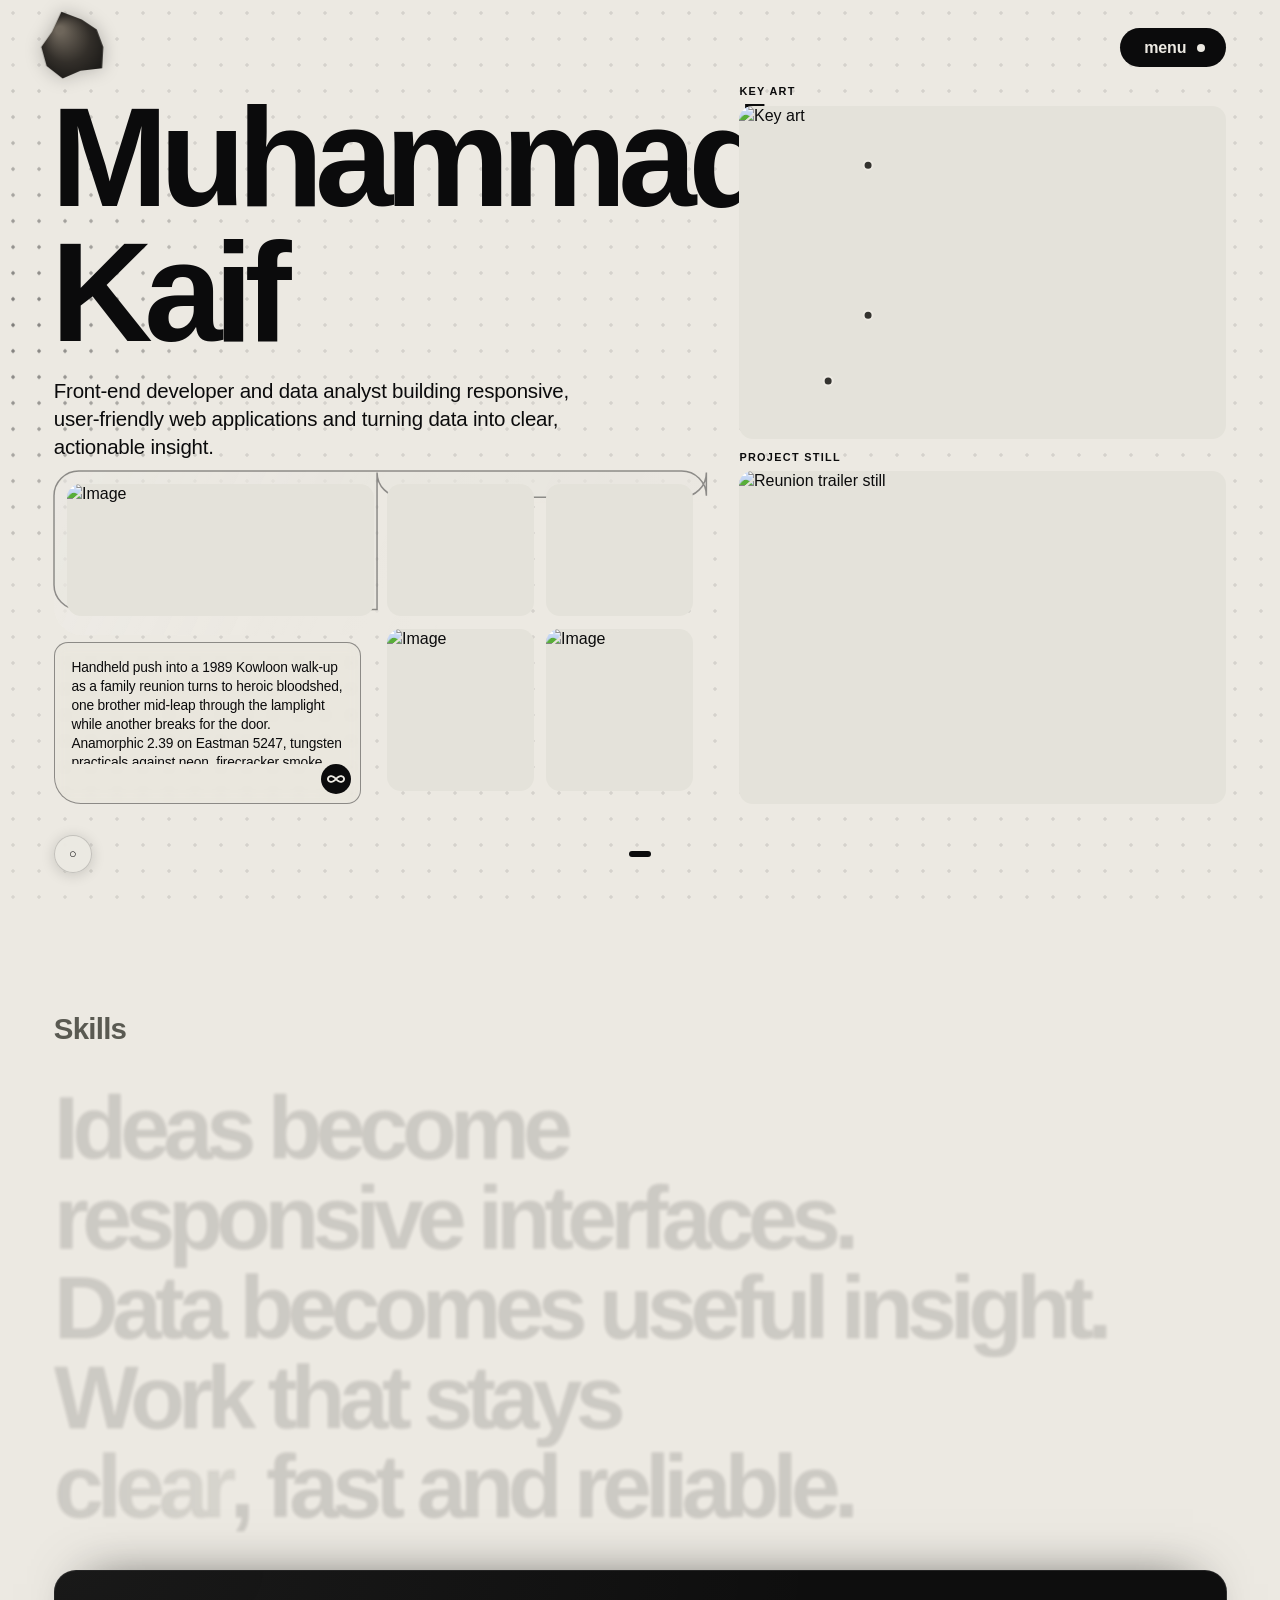
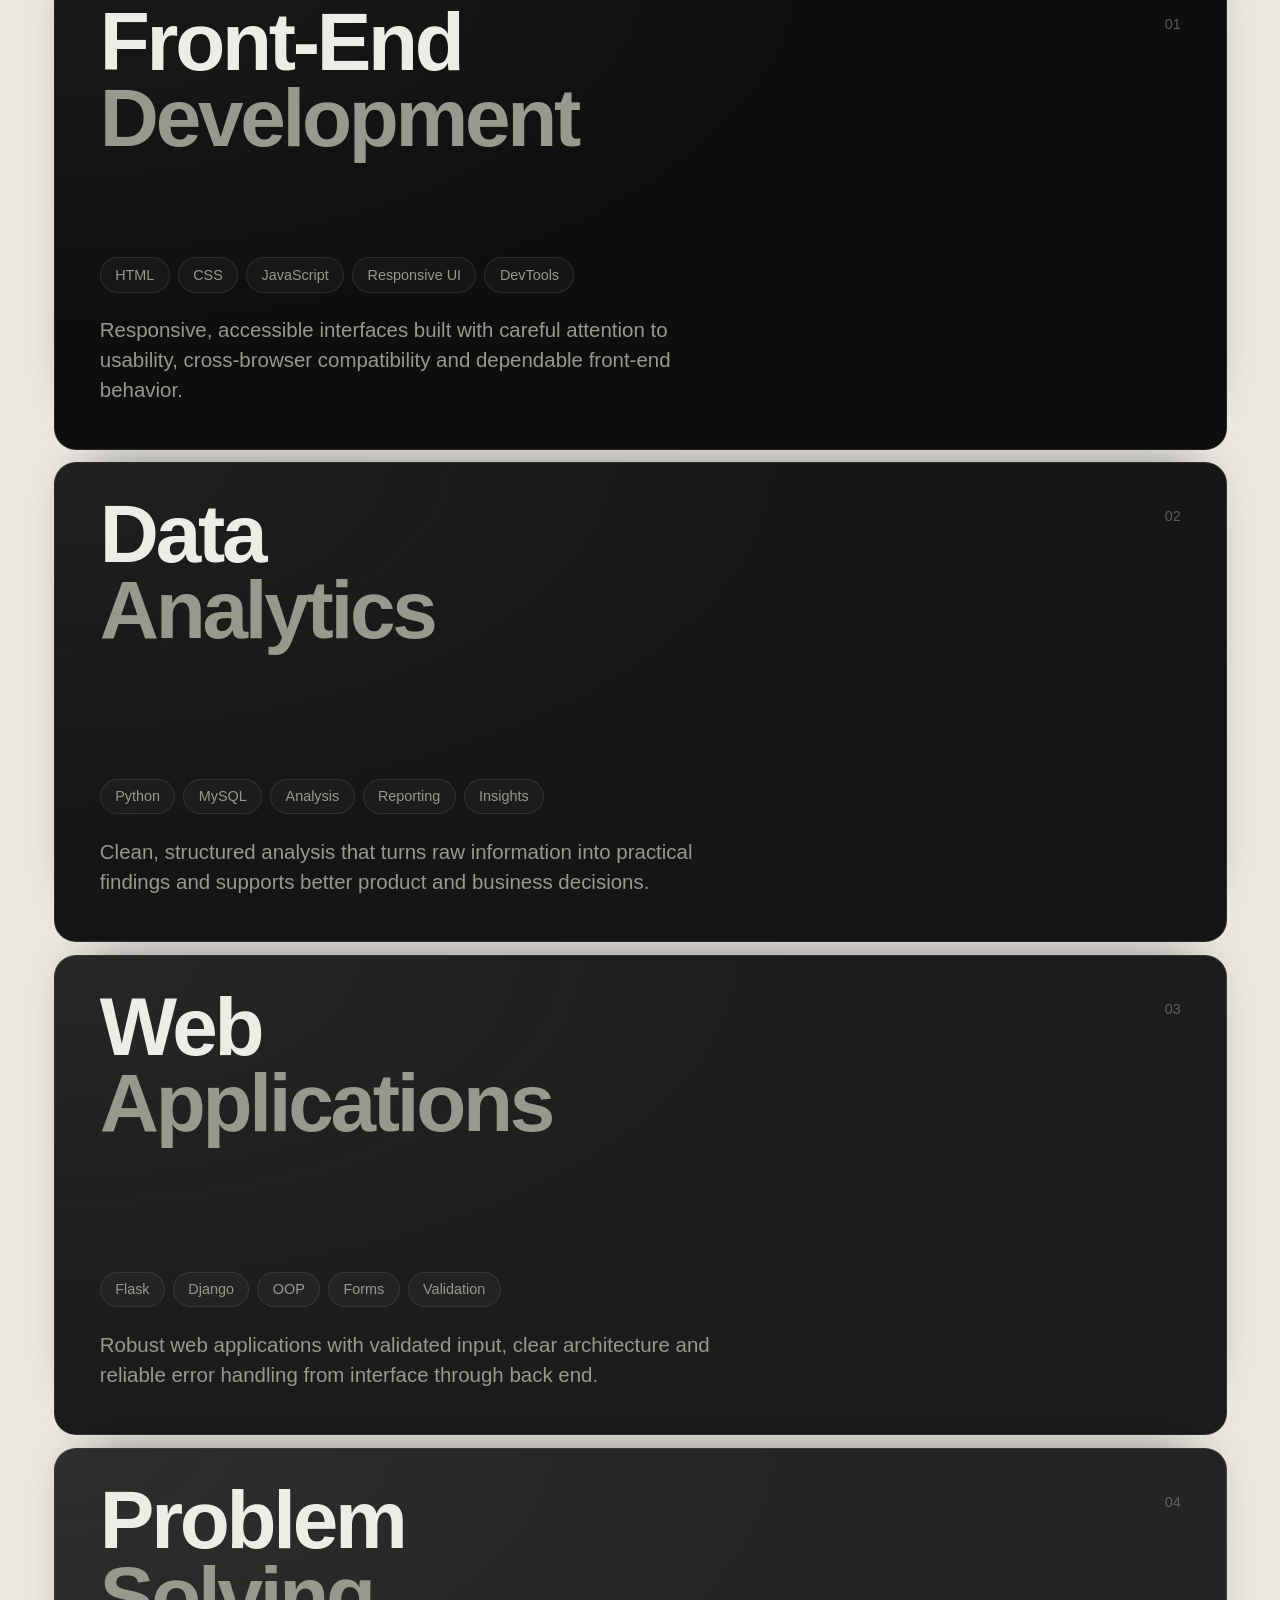
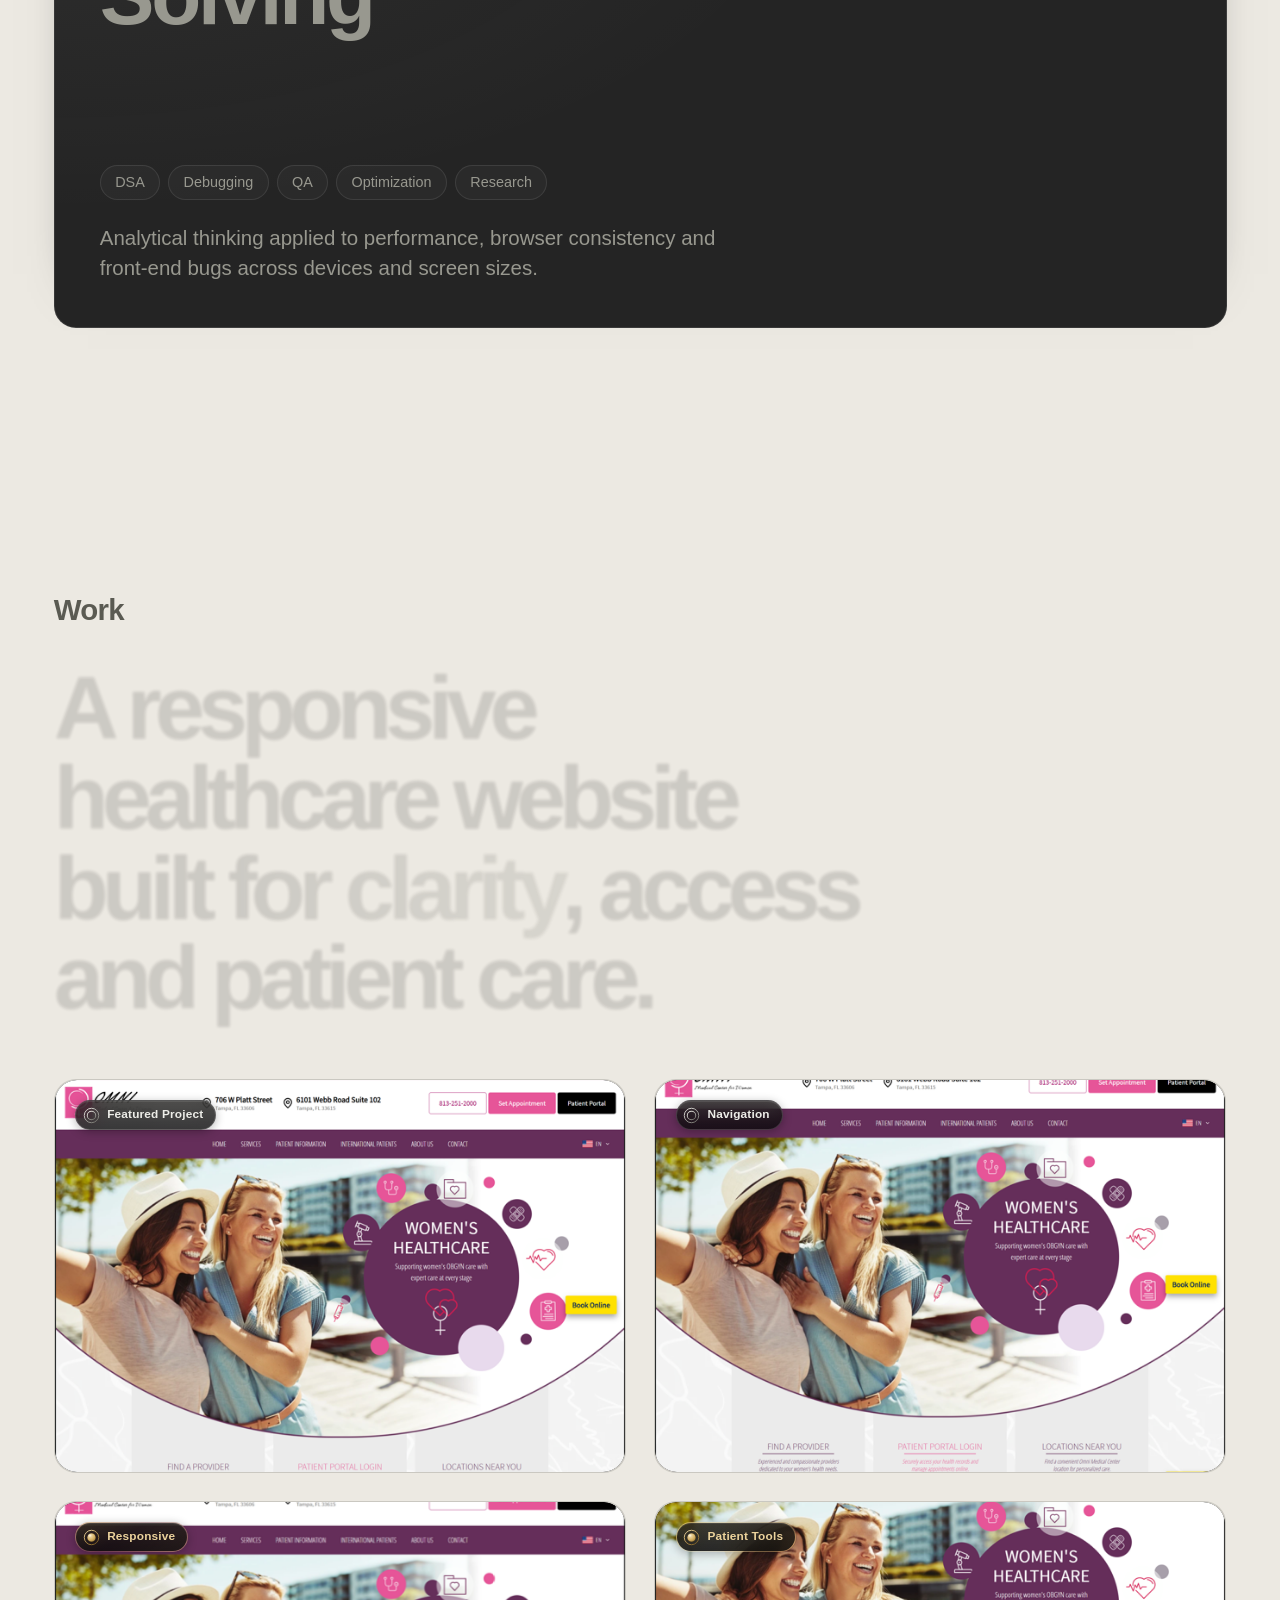
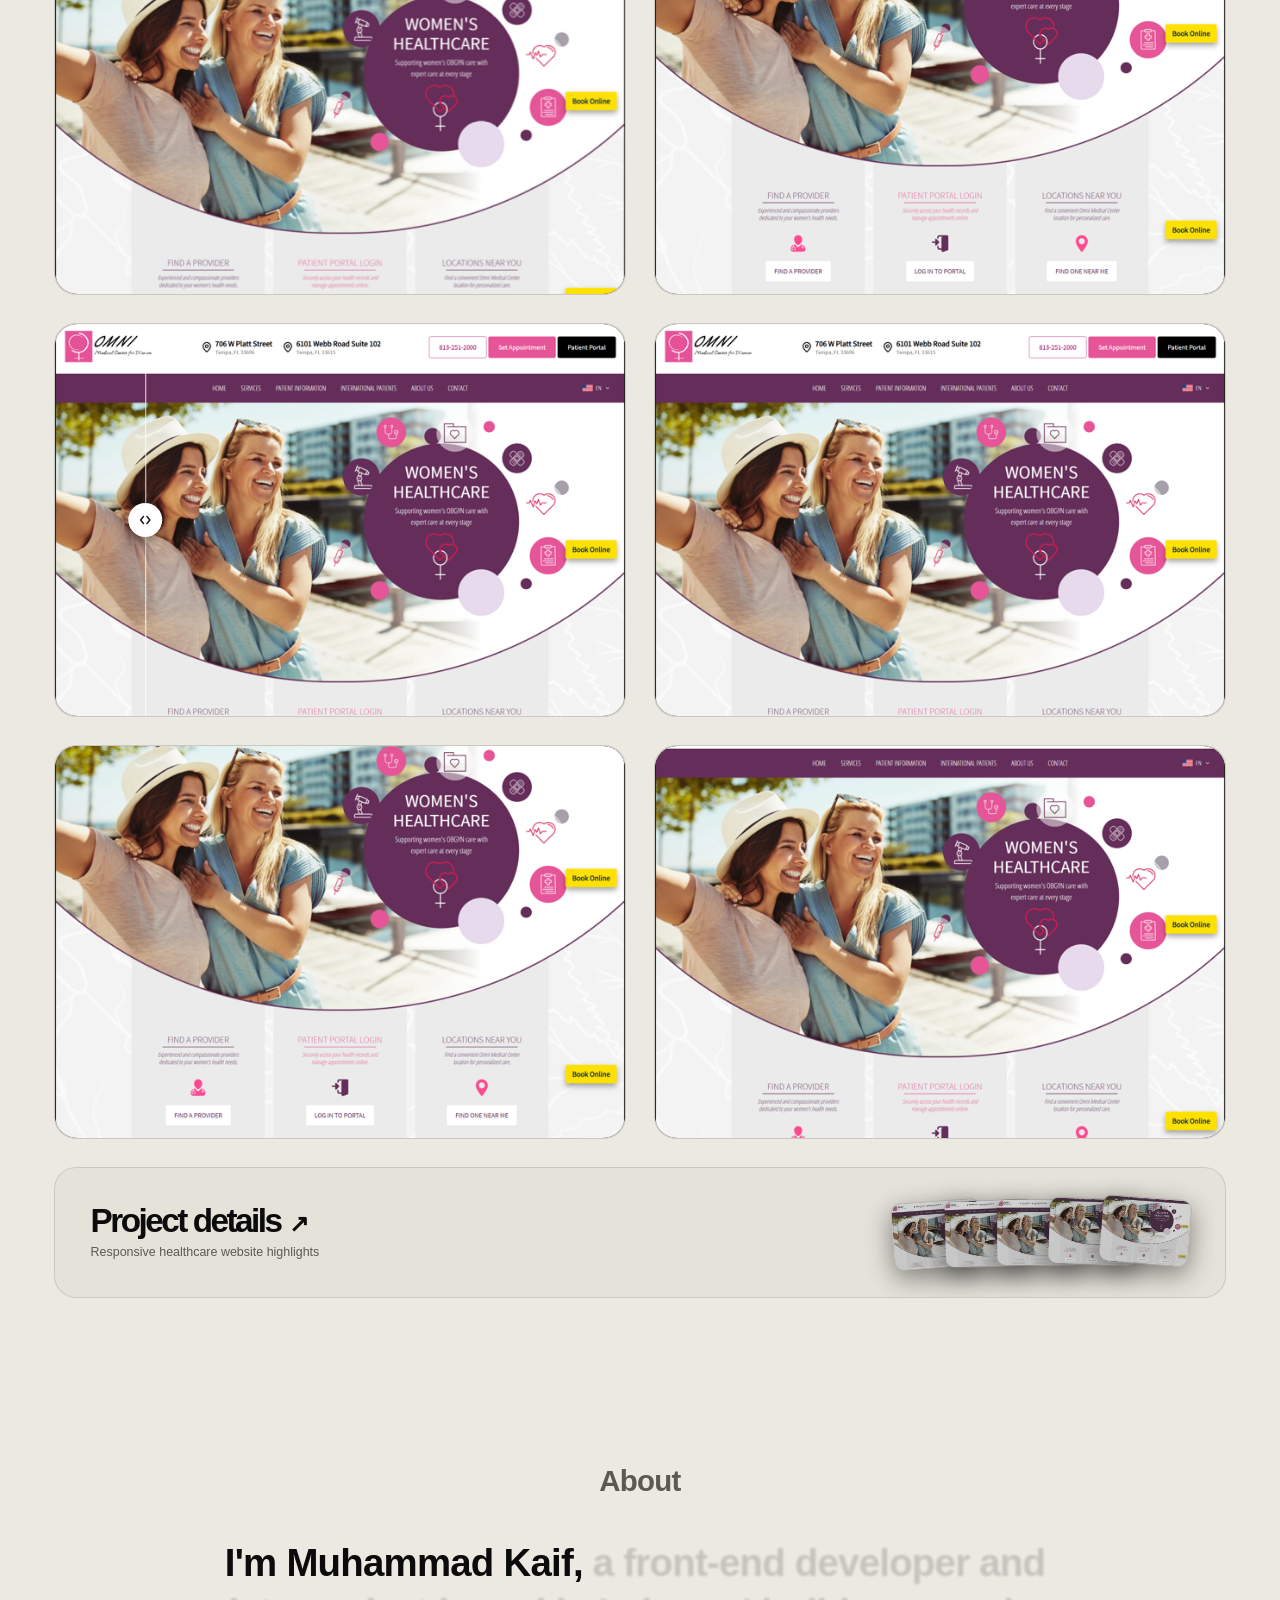
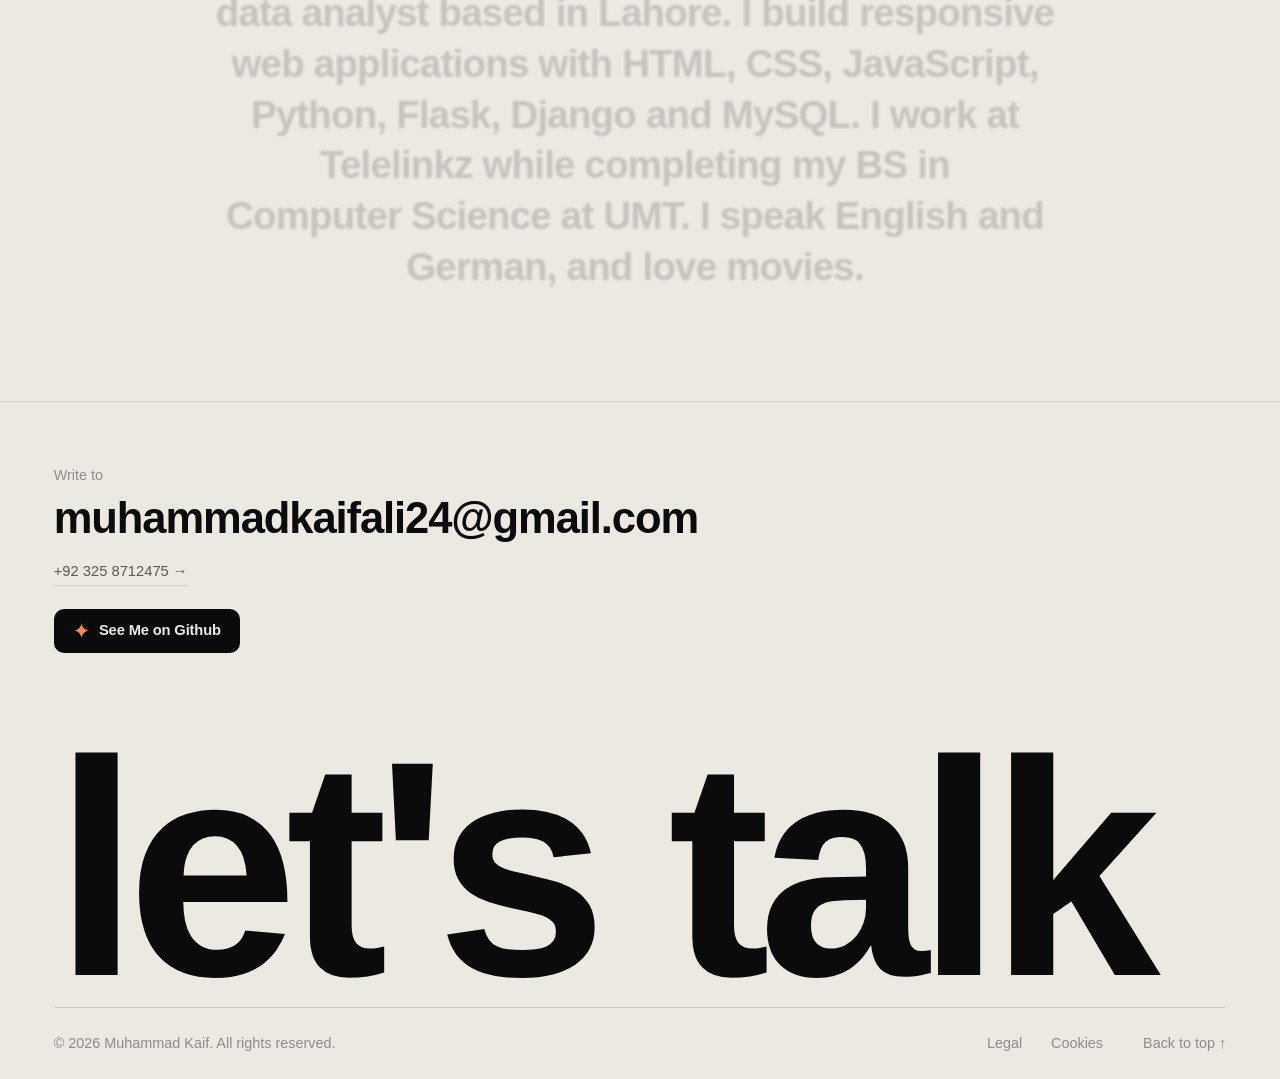
==== commit 6b52a3c9: "Update portfolio details and project media" ====
--- a/alpha.html
+++ b/alpha.html
@@ -3,10 +3,42 @@
   <head>
     <meta charset="utf-8" />
     <meta name="viewport" content="width=device-width, initial-scale=1" />
-    <meta name="description" content="A cinematic creative technology portfolio." />
+    <meta
+      name="description"
+      content="Muhammad Kaif's front-end development and data analytics portfolio."
+    />
     <meta name="color-scheme" content="dark light" />
-    <title>Muhammad Kaif — Creative Technologist</title>
+    <title>Muhammad Kaif — Front-End Developer &amp; Data Analyst</title>
     <link rel="stylesheet" href="alpha.css" />
+    <script type="application/ld+json">
+      {
+        "@context": "https://schema.org",
+        "@type": "Person",
+        "name": "Muhammad Kaif",
+        "jobTitle": ["Front-End Developer", "Data Analyst"],
+        "email": "mailto:muhammadkaifali24@gmail.com",
+        "telephone": "+923258712475",
+        "address": {
+          "@type": "PostalAddress",
+          "streetAddress": "60 D Block, Teaching Society, PIA Road, Block D, Phase 1, Johar Town",
+          "addressLocality": "Lahore",
+          "postalCode": "54000",
+          "addressCountry": "PK"
+        },
+        "worksFor": { "@type": "Organization", "name": "Telelinkz Pvt. Limited" },
+        "alumniOf": [
+          { "@type": "CollegeOrUniversity", "name": "University of Management and Technology" },
+          { "@type": "EducationalOrganization", "name": "Punjab College for Boys, Sheikhupura" },
+          { "@type": "EducationalOrganization", "name": "Dar e Arqam High School" }
+        ],
+        "knowsLanguage": ["English", "German"],
+        "knowsAbout": [
+          "Python", "MySQL", "Flask", "Django", "JavaScript", "HTML", "CSS",
+          "Object-oriented programming", "Data structures and algorithms", "Movies"
+        ],
+        "sameAs": ["https://github.com/mkaifali24"]
+      }
+    </script>
   </head>
   <body>
     <div id="root">
@@ -59,16 +91,16 @@
             <div class="canvas-grid" data-static-media="true">
               <div class="canvas-grid__head">
                 <div class="hero__head">
-                  <h1 class="hero__name" aria-label="Muhammad ">
+                  <h1 class="hero__name" aria-label="Muhammad Kaif">
                     <span class="line-mask"
+                      ><span class="line-inner" style="transform: none">Muhammad</span></span
+                    ><span class="line-mask"
                       ><span class="line-inner" style="transform: none">Kaif</span></span
-                    ><span class="line-mask"
-                      ><span class="line-inner" style="transform: none">Ali</span></span
                     >
                   </h1>
                   <p class="hero__intro" style="opacity: 1; transform: none">
-                    Cinematic film, campaign ads and brand worlds, generated end to end and directed
-                    frame by frame. The models are fast. The taste is human.
+                    Front-end developer and data analyst building responsive, user-friendly web
+                    applications and turning data into clear, actionable insight.
                   </p>
                 </div>
               </div>
@@ -520,7 +552,7 @@
         <section class="svc section" id="services" aria-label="Services">
           <div class="container">
             <div class="svc__head">
-              <span class="eyebrow svc__label">Services</span>
+              <span class="eyebrow svc__label">Skills</span>
               <h2 class="svc__statement">
                 <span
                   ><span
@@ -534,8 +566,8 @@
                       transform: translate(0%, 42%);
                       opacity: 0.14;
                     "
-                    ><span>Prompts</span><span> </span><span>go</span><span> </span><span>in.</span
-                    ><span> </span><span>Blocking,</span></span
+                    ><span>Ideas</span><span> </span><span>become</span><span> </span><span>responsive</span
+                    ><span> </span><span>interfaces.</span></span
                   ><span
                     class="stx-line svc__statement-line"
                     style="
@@ -547,9 +579,8 @@
                       transform: translate(0%, 42%);
                       opacity: 0.14;
                     "
-                    ><span>grade</span><span> </span><span>and</span><span> </span
-                    ><span>rhythm</span><span> </span><span>come</span><span> </span
-                    ><span>out.</span></span
+                    ><span>Data</span><span> </span><span>becomes</span><span> </span
+                    ><span>useful</span><span> </span><span>insight.</span></span
                   ><span
                     class="stx-line svc__statement-line"
                     style="
@@ -562,7 +593,7 @@
                       opacity: 0.14;
                     "
                     ><span>Work</span><span> </span><span>that</span><span> </span
-                    ><span>reads</span></span
+                    ><span>stays</span></span
                   ><span
                     class="stx-line svc__statement-line"
                     style="
@@ -574,8 +605,8 @@
                       transform: translate(0%, 42%);
                       opacity: 0.14;
                     "
-                    ><span><span class="grad-text">directed</span>,</span><span> </span
-                    ><span>not</span><span> </span><span>generated.</span></span
+                    ><span><span class="grad-text">clear</span>,</span><span> </span
+                    ><span>fast</span><span> </span><span>and reliable.</span></span
                   ></span
                 >
               </h2>
@@ -586,92 +617,88 @@
               <article class="svc__card" data-cursor="link" style="--i: 0; z-index: 1">
                 <div class="svc__card-top">
                   <h3 class="svc__card-title">
-                    <span class="svc__card-lead">Cinematic</span>
-                    <span class="svc__card-trail">Film</span>
+                    <span class="svc__card-lead">Front-End</span>
+                    <span class="svc__card-trail">Development</span>
                   </h3>
                   <span class="svc__card-no">01</span>
                 </div>
                 <div class="svc__card-foot">
                   <ul class="svc__tags">
-                    <li class="svc__tag">Direction</li>
-                    <li class="svc__tag">World-building</li>
-                    <li class="svc__tag">Lensing</li>
-                    <li class="svc__tag">Grade</li>
-                    <li class="svc__tag">Edit</li>
+                    <li class="svc__tag">HTML</li>
+                    <li class="svc__tag">CSS</li>
+                    <li class="svc__tag">JavaScript</li>
+                    <li class="svc__tag">Responsive UI</li>
+                    <li class="svc__tag">DevTools</li>
                   </ul>
                   <p class="svc__card-desc">
-                    Short films and trailers with real coverage: blocking, camera grammar, period
-                    looks and a locked grade, carried from first frame to final cut. Built like
-                    productions, not renders.
+                    Responsive, accessible interfaces built with careful attention to usability,
+                    cross-browser compatibility and dependable front-end behavior.
                   </p>
                 </div>
               </article>
               <article class="svc__card" data-cursor="link" style="--i: 1; z-index: 2">
                 <div class="svc__card-top">
                   <h3 class="svc__card-title">
-                    <span class="svc__card-lead">Campaign</span>
-                    <span class="svc__card-trail">Ads</span>
+                    <span class="svc__card-lead">Data</span>
+                    <span class="svc__card-trail">Analytics</span>
                   </h3>
                   <span class="svc__card-no">02</span>
                 </div>
                 <div class="svc__card-foot">
                   <ul class="svc__tags">
-                    <li class="svc__tag">Concept</li>
-                    <li class="svc__tag">Script</li>
-                    <li class="svc__tag">UGC</li>
-                    <li class="svc__tag">Product</li>
-                    <li class="svc__tag">Spec</li>
+                    <li class="svc__tag">Python</li>
+                    <li class="svc__tag">MySQL</li>
+                    <li class="svc__tag">Analysis</li>
+                    <li class="svc__tag">Reporting</li>
+                    <li class="svc__tag">Insights</li>
                   </ul>
                   <p class="svc__card-desc">
-                    Ads without a shoot: UGC that reads phone-real, product spots and full spec
-                    campaigns, taken from concept to delivery. Two first places in judged weekly
-                    contests came out of this lane.
+                    Clean, structured analysis that turns raw information into practical findings
+                    and supports better product and business decisions.
                   </p>
                 </div>
               </article>
               <article class="svc__card" data-cursor="link" style="--i: 2; z-index: 3">
                 <div class="svc__card-top">
                   <h3 class="svc__card-title">
-                    <span class="svc__card-lead">Brand</span>
-                    <span class="svc__card-trail">Worlds</span>
+                    <span class="svc__card-lead">Web</span>
+                    <span class="svc__card-trail">Applications</span>
                   </h3>
                   <span class="svc__card-no">03</span>
                 </div>
                 <div class="svc__card-foot">
                   <ul class="svc__tags">
-                    <li class="svc__tag">Identity</li>
-                    <li class="svc__tag">Character</li>
-                    <li class="svc__tag">Voice</li>
-                    <li class="svc__tag">Systems</li>
-                    <li class="svc__tag">Launch</li>
+                    <li class="svc__tag">Flask</li>
+                    <li class="svc__tag">Django</li>
+                    <li class="svc__tag">OOP</li>
+                    <li class="svc__tag">Forms</li>
+                    <li class="svc__tag">Validation</li>
                   </ul>
                   <p class="svc__card-desc">
-                    Identities that go further than a logo: a face that stays the same person across
-                    hundreds of assets, a voice with edge, and the content system that keeps every
-                    post on brand.
+                    Robust web applications with validated input, clear architecture and reliable
+                    error handling from interface through back end.
                   </p>
                 </div>
               </article>
               <article class="svc__card" data-cursor="link" style="--i: 3; z-index: 4">
                 <div class="svc__card-top">
                   <h3 class="svc__card-title">
-                    <span class="svc__card-lead">Editorial</span>
-                    <span class="svc__card-trail">&amp; Stills</span>
+                    <span class="svc__card-lead">Problem</span>
+                    <span class="svc__card-trail">Solving</span>
                   </h3>
                   <span class="svc__card-no">04</span>
                 </div>
                 <div class="svc__card-foot">
                   <ul class="svc__tags">
-                    <li class="svc__tag">Fashion</li>
-                    <li class="svc__tag">Key Art</li>
-                    <li class="svc__tag">Print</li>
-                    <li class="svc__tag">Series</li>
+                    <li class="svc__tag">DSA</li>
+                    <li class="svc__tag">Debugging</li>
+                    <li class="svc__tag">QA</li>
+                    <li class="svc__tag">Optimization</li>
                     <li class="svc__tag">Research</li>
                   </ul>
                   <p class="svc__card-desc">
-                    Fashion editorials, key art and billboard-scale stills at print resolution,
-                    backed by a research archive of hundreds of graded frames across stocks, eras
-                    and looks.
+                    Analytical thinking applied to performance, browser consistency and front-end
+                    bugs across devices and screen sizes.
                   </p>
                 </div>
               </article>
@@ -695,8 +722,8 @@
                       transform: translate(0%, 42%);
                       opacity: 0.14;
                     "
-                    ><span>Ideas</span><span> </span><span>turned</span><span> </span
-                    ><span>into</span><span> </span><span>work</span></span
+                    ><span>A</span><span> </span><span>responsive</span><span> </span
+                    ><span>healthcare</span><span> </span><span>website</span></span
                   ><span
                     class="stx-line"
                     style="
@@ -708,9 +735,9 @@
                       transform: translate(0%, 42%);
                       opacity: 0.14;
                     "
-                    ><span>that</span><span> </span
-                    ><span><span class="grad-text">stands out</span>:</span><span> </span
-                    ><span>contests,</span></span
+                    ><span>built</span><span> </span
+                    ><span><span class="grad-text">for clarity</span>,</span><span> </span
+                    ><span>access</span></span
                   ><span
                     class="stx-line"
                     style="
@@ -722,8 +749,7 @@
                       transform: translate(0%, 42%);
                       opacity: 0.14;
                     "
-                    ><span>clients</span><span> </span><span>and</span><span> </span><span>the</span
-                    ><span> </span><span>crowd.</span></span
+                    ><span>and</span><span> </span><span>patient</span><span> </span><span>care.</span></span
                   ></span
                 >
               </h2>
@@ -747,13 +773,10 @@
                   </div>
                   <img
                     class="pcard__img"
-                    src="/projects/.thumbs/1024/Reunion/hf_20260816_005350_53692219-e9b4-4209-b49f-0c0ec85d43be.png.webp"
-                    srcset="
-                      /projects/.thumbs/1024/Reunion/hf_20260816_005350_53692219-e9b4-4209-b49f-0c0ec85d43be.png.webp 1024w,
-                      /projects/.thumbs/2048/Reunion/hf_20260816_005350_53692219-e9b4-4209-b49f-0c0ec85d43be.png.webp 2048w
-                    "
+                    src="assets/omni-womens-healthcare.png"
+                    style="object-position: center top"
                     sizes="(max-width: 720px) 94vw, 48vw"
-                    alt="Reunion"
+                    alt="OMNI Women's Healthcare website homepage"
                     loading="lazy"
                     decoding="async"
                   /><span class="pcard__award pcard__award--entry"
@@ -793,14 +816,14 @@
                         stroke-width="1.2"
                       ></circle></svg
                     ><span class="pcard__award-copy"
-                      ><strong>Official Entry</strong
-                      ><em>GenHQ · Same Scene, Different Film</em></span
+                      ><strong>Featured Project</strong
+                      ><em>Responsive healthcare website</em></span
                     ><i class="pcard__award-shine" aria-hidden="true"></i></span
                   ><span class="pcard__scrim" aria-hidden="true"></span>
                   <div class="pcard__overlay">
                     <div class="pcard__label">
-                      <h3 class="pcard__title">Reunion</h3>
-                      <span class="pcard__cat">Cinematic Film</span>
+                      <h3 class="pcard__title">OMNI Healthcare</h3>
+                      <span class="pcard__cat">Responsive Website</span>
                     </div>
                     <span class="pcard__arrow" aria-hidden="true"
                       ><svg viewBox="0 0 24 24" aria-hidden="true">
@@ -827,13 +850,10 @@
                   </div>
                   <img
                     class="pcard__img"
-                    src="/projects/.thumbs/1024/WinRAR%20Spec%20Ad/hf_20260824_101535_7d435f12-76f8-43f1-8c1c-e0c83239e926.png.webp"
-                    srcset="
-                      /projects/.thumbs/1024/WinRAR%20Spec%20Ad/hf_20260824_101535_7d435f12-76f8-43f1-8c1c-e0c83239e926.png.webp 1024w,
-                      /projects/.thumbs/2048/WinRAR%20Spec%20Ad/hf_20260824_101535_7d435f12-76f8-43f1-8c1c-e0c83239e926.png.webp 2048w
-                    "
+                    src="assets/omni-womens-healthcare.png"
+                    style="object-position: 60% 22%"
                     sizes="(max-width: 720px) 94vw, 48vw"
-                    alt="Asking Price"
+                    alt="OMNI Women's Healthcare navigation and contact details"
                     loading="lazy"
                     decoding="async"
                   /><span class="pcard__award pcard__award--entry"
@@ -873,13 +893,13 @@
                         stroke-width="1.2"
                       ></circle></svg
                     ><span class="pcard__award-copy"
-                      ><strong>Official Entry</strong><em>GenHQ · The WinRAR Ad</em></span
+                      ><strong>Navigation</strong><em>Clear access to patient resources</em></span
                     ><i class="pcard__award-shine" aria-hidden="true"></i></span
                   ><span class="pcard__scrim" aria-hidden="true"></span>
                   <div class="pcard__overlay">
                     <div class="pcard__label">
-                      <h3 class="pcard__title">Asking Price</h3>
-                      <span class="pcard__cat">Cinematic Film</span>
+                      <h3 class="pcard__title">Accessible Navigation</h3>
+                      <span class="pcard__cat">Front-End Development</span>
                     </div>
                     <span class="pcard__arrow" aria-hidden="true"
                       ><svg viewBox="0 0 24 24" aria-hidden="true">
@@ -906,16 +926,12 @@
                   </div>
                   <div class="pcard__cycle" aria-hidden="true">
                     <img
-                      src="/projects/.thumbs/1024/Same%20Gate/magnific_diagonal-extreme-closeup-_BmM1wZmoQR.png.webp"
-                      srcset="
-                        /projects/.thumbs/1024/Same%20Gate/magnific_diagonal-extreme-closeup-_BmM1wZmoQR.png.webp 1024w,
-                        /projects/.thumbs/2048/Same%20Gate/magnific_diagonal-extreme-closeup-_BmM1wZmoQR.png.webp 2048w
-                      "
+                      src="assets/omni-womens-healthcare.png"
                       sizes="(max-width: 720px) 94vw, 48vw"
                       alt=""
                       decoding="async"
                       draggable="false"
-                      style="opacity: 1; filter: blur(0px) saturate(1); transform: none"
+                      style="opacity: 1; filter: blur(0px) saturate(1); transform: none; object-position: 50% 28%"
                     />
                   </div>
                   <span class="pcard__award pcard__award--winner"
@@ -969,13 +985,13 @@
                         opacity="0.42"
                       ></ellipse></svg
                     ><span class="pcard__award-copy"
-                      ><strong>Winner</strong><em>GenHQ · Script to Screen</em></span
+                      ><strong>Responsive</strong><em>Designed across screen sizes</em></span
                     ><i class="pcard__award-shine" aria-hidden="true"></i></span
                   ><span class="pcard__scrim" aria-hidden="true"></span>
                   <div class="pcard__overlay">
                     <div class="pcard__label">
-                      <h3 class="pcard__title">Same Gate</h3>
-                      <span class="pcard__cat">Spec Ad</span>
+                      <h3 class="pcard__title">Patient Experience</h3>
+                      <span class="pcard__cat">Responsive UI</span>
                     </div>
                     <span class="pcard__arrow" aria-hidden="true"
                       ><svg viewBox="0 0 24 24" aria-hidden="true">
@@ -1002,16 +1018,12 @@
                   </div>
                   <img
                     class="pcard__img"
-                    src="/projects/.thumbs/1024/BinBot/image.webp.webp"
-                    srcset="
-                      /projects/.thumbs/1024/BinBot/image.webp.webp 1024w,
-                      /projects/.thumbs/2048/BinBot/image.webp.webp 2048w
-                    "
+                    src="assets/omni-womens-healthcare.png"
                     sizes="(max-width: 720px) 94vw, 48vw"
-                    alt="BinBot"
+                    alt="OMNI Women's Healthcare provider finder cards"
                     loading="lazy"
                     decoding="async"
-                    style="left: 0%; top: -42.3712%; width: 100%; height: 260.606%; max-width: none"
+                    style="object-position: center bottom"
                   /><span class="pcard__award pcard__award--winner"
                     ><svg
                       class="pcard__award-medal"
@@ -1063,13 +1075,13 @@
                         opacity="0.42"
                       ></ellipse></svg
                     ><span class="pcard__award-copy"
-                      ><strong>Winner</strong><em>GenHQ · Make a UGC Ad</em></span
+                      ><strong>Patient Tools</strong><em>Fast paths to essential actions</em></span
                     ><i class="pcard__award-shine" aria-hidden="true"></i></span
                   ><span class="pcard__scrim" aria-hidden="true"></span>
                   <div class="pcard__overlay">
                     <div class="pcard__label">
-                      <h3 class="pcard__title">BinBot</h3>
-                      <span class="pcard__cat">UGC Ad</span>
+                      <h3 class="pcard__title">Provider Finder</h3>
+                      <span class="pcard__cat">User Experience</span>
                     </div>
                     <span class="pcard__arrow" aria-hidden="true"
                       ><svg viewBox="0 0 24 24" aria-hidden="true">
@@ -1096,16 +1108,12 @@
                   </div>
                   <img
                     class="pcard__img"
-                    src="/projects/.thumbs/1024/The%20Berlin%20Job/hf_20260901_220702_d1aa53c1-ec79-4bdc-ae93-e9acce711ef1.png.webp"
-                    srcset="
-                      /projects/.thumbs/1024/The%20Berlin%20Job/hf_20260901_220702_d1aa53c1-ec79-4bdc-ae93-e9acce711ef1.png.webp 1024w,
-                      /projects/.thumbs/2048/The%20Berlin%20Job/hf_20260901_220702_d1aa53c1-ec79-4bdc-ae93-e9acce711ef1.png.webp 2048w
-                    "
+                    src="assets/omni-womens-healthcare.png"
                     sizes="(max-width: 720px) 94vw, 48vw"
-                    alt="Stopwatch"
+                    alt="OMNI Women's Healthcare patient portal call to action"
                     loading="lazy"
                     decoding="async"
-                    style="left: -19.4936%; top: 0%; width: 122.222%; height: 100%; max-width: none"
+                    style="object-position: right top"
                   />
                   <div class="pcard__restseam" aria-hidden="true" style="left: 15.9508%">
                     <span class="pcard__restgrip"
@@ -1115,8 +1123,8 @@
                   <span class="pcard__scrim" aria-hidden="true"></span>
                   <div class="pcard__overlay">
                     <div class="pcard__label">
-                      <h3 class="pcard__title">Stopwatch</h3>
-                      <span class="pcard__cat">Cinematic Film</span>
+                      <h3 class="pcard__title">Patient Portal</h3>
+                      <span class="pcard__cat">Interface Design</span>
                     </div>
                     <span class="pcard__arrow" aria-hidden="true"
                       ><svg viewBox="0 0 24 24" aria-hidden="true">
@@ -1143,21 +1151,17 @@
                   </div>
                   <img
                     class="pcard__img"
-                    src="/projects/.thumbs/1024/60s%20Movie%20Scenes/hf_20260901_220753_19b0c7b5-d897-458d-9573-2557e6a7ba7c.png.webp"
-                    srcset="
-                      /projects/.thumbs/1024/60s%20Movie%20Scenes/hf_20260901_220753_19b0c7b5-d897-458d-9573-2557e6a7ba7c.png.webp 1024w,
-                      /projects/.thumbs/2048/60s%20Movie%20Scenes/hf_20260901_220753_19b0c7b5-d897-458d-9573-2557e6a7ba7c.png.webp 2048w
-                    "
+                    src="assets/omni-womens-healthcare.png"
                     sizes="(max-width: 720px) 94vw, 48vw"
-                    alt="Sixty-Eight"
+                    alt="OMNI Women's Healthcare appointment booking interface"
                     loading="lazy"
                     decoding="async"
-                    style="left: 0%; top: 0%; width: 122.222%; height: 100%; max-width: none"
+                    style="object-position: 72% top"
                   /><span class="pcard__scrim" aria-hidden="true"></span>
                   <div class="pcard__overlay">
                     <div class="pcard__label">
-                      <h3 class="pcard__title">Sixty-Eight</h3>
-                      <span class="pcard__cat">Cinematic Film</span>
+                      <h3 class="pcard__title">Appointment Booking</h3>
+                      <span class="pcard__cat">Conversion Flow</span>
                     </div>
                     <span class="pcard__arrow" aria-hidden="true"
                       ><svg viewBox="0 0 24 24" aria-hidden="true">
@@ -1184,21 +1188,17 @@
                   </div>
                   <img
                     class="pcard__img"
-                    src="/projects/.thumbs/1024/Undertown/Arctide_Documentary_photograph_on_Fuji_Velvia_at_child_height_555fdca2-3d44-4212-a0ea-749fb8b354dd_0.png.webp"
-                    srcset="
-                      /projects/.thumbs/1024/Undertown/Arctide_Documentary_photograph_on_Fuji_Velvia_at_child_height_555fdca2-3d44-4212-a0ea-749fb8b354dd_0.png.webp 1024w,
-                      /projects/.thumbs/2048/Undertown/Arctide_Documentary_photograph_on_Fuji_Velvia_at_child_height_555fdca2-3d44-4212-a0ea-749fb8b354dd_0.png.webp 2048w
-                    "
+                    src="assets/omni-womens-healthcare.png"
                     sizes="(max-width: 720px) 94vw, 48vw"
-                    alt="Undertown"
+                    alt="OMNI Women's Healthcare location finder"
                     loading="lazy"
                     decoding="async"
-                    style="left: 0%; top: -35.3119%; width: 100%; height: 182.114%; max-width: none"
+                    style="object-position: 78% bottom"
                   /><span class="pcard__scrim" aria-hidden="true"></span>
                   <div class="pcard__overlay">
                     <div class="pcard__label">
-                      <h3 class="pcard__title">Undertown</h3>
-                      <span class="pcard__cat">Cinematic Film</span>
+                      <h3 class="pcard__title">Location Finder</h3>
+                      <span class="pcard__cat">Patient Access</span>
                     </div>
                     <span class="pcard__arrow" aria-hidden="true"
                       ><svg viewBox="0 0 24 24" aria-hidden="true">
@@ -1225,20 +1225,16 @@
                   </div>
                   <img
                     class="pcard__img"
-                    src="/projects/.thumbs/1024/Nymra%20Studio/avatar-variations--v1--jpg--var-01-pink-sweater-bottle.jpg.webp"
-                    srcset="
-                      /projects/.thumbs/1024/Nymra%20Studio/avatar-variations--v1--jpg--var-01-pink-sweater-bottle.jpg.webp 1024w,
-                      /projects/.thumbs/2048/Nymra%20Studio/avatar-variations--v1--jpg--var-01-pink-sweater-bottle.jpg.webp 2048w
-                    "
+                    src="assets/omni-womens-healthcare.png"
                     sizes="(max-width: 720px) 94vw, 48vw"
-                    alt="Nymra Studio"
+                    alt="OMNI Women's Healthcare complete responsive homepage"
                     loading="lazy"
                     decoding="async"
                   /><span class="pcard__scrim" aria-hidden="true"></span>
                   <div class="pcard__overlay">
                     <div class="pcard__label">
-                      <h3 class="pcard__title">Nymra Studio</h3>
-                      <span class="pcard__cat">UGC Creator</span>
+                      <h3 class="pcard__title">Complete Experience</h3>
+                      <span class="pcard__cat">Website Delivery</span>
                     </div>
                     <span class="pcard__arrow" aria-hidden="true"
                       ><svg viewBox="0 0 24 24" aria-hidden="true">
@@ -1249,39 +1245,44 @@
               </article>
             </div>
             <div class="seeall" style="opacity: 0; transform: translateY(36px)">
-              <a class="seeall__card" data-cursor="link" href="/work"
+              <a class="seeall__card" data-cursor="link" href="#work"
                 ><span class="seeall__copy"
                   ><span class="seeall__title"
-                    >See all work<i class="seeall__arrow" aria-hidden="true">↗</i></span
-                  ><span class="seeall__sub">5 more projects in the archive</span></span
+                    >Project details<i class="seeall__arrow" aria-hidden="true">↗</i></span
+                  ><span class="seeall__sub">Responsive healthcare website highlights</span></span
                 ><span class="seeall__peek" aria-hidden="true"
                   ><span class="seeall__peek-card" style="--i: 0"
                     ><img
-                      src="/projects/.thumbs/360/Plates/Arctide_A_young_man_standing_amid_a_crowded_busy_train_statio_876413cb-1ea8-4e11-9d71-22b079e3adfa_0.png.webp"
+                      src="assets/omni-womens-healthcare.png"
+                      style="object-position: left top"
                       alt=""
                       loading="lazy"
                       decoding="async" /></span
                   ><span class="seeall__peek-card" style="--i: 1"
                     ><img
-                      src="/projects/.thumbs/360/Plates/Arctide_Create_a_human_little_girl_and_boy_in_this_style_--sr_83e5943e-6e2c-4ff0-873d-0ea143565c98_0.png.webp"
+                      src="assets/omni-womens-healthcare.png"
+                      style="object-position: center top"
                       alt=""
                       loading="lazy"
                       decoding="async" /></span
                   ><span class="seeall__peek-card" style="--i: 2"
                     ><img
-                      src="/projects/.thumbs/360/Plates/Arctide_girl_--ar_43_--profile_tdqwaqh_--v_8.1_3c020a98-76a2-4f2c-9c0b-730efc024ed1_0.png.webp"
+                      src="assets/omni-womens-healthcare.png"
+                      style="object-position: right top"
                       alt=""
                       loading="lazy"
                       decoding="async" /></span
                   ><span class="seeall__peek-card" style="--i: 3"
                     ><img
-                      src="/projects/.thumbs/360/Plates/Arctide_httpss.mj.runpAaKuu5cUgo_Create_a_village_in_this_sty_bc3a244a-1107-4ac5-809b-258906c3d4a6_3.png.webp"
+                      src="assets/omni-womens-healthcare.png"
+                      style="object-position: left bottom"
                       alt=""
                       loading="lazy"
                       decoding="async" /></span
                   ><span class="seeall__peek-card" style="--i: 4"
                     ><img
-                      src="/projects/.thumbs/360/Plates/Arctide_Create_this_image_in_the_same_image_as_this_reference_222fc083-c682-4950-b684-aeb24e6d88cb_1.png.webp"
+                      src="assets/omni-womens-healthcare.png"
+                      style="object-position: right bottom"
                       alt=""
                       loading="lazy"
                       decoding="async" /></span></span
@@ -1294,50 +1295,50 @@
             <p class="eyebrow about__eyebrow">About</p>
             <div class="thecut">
               <p class="sf about__statement">
-                <span class="sf-word is-lead">I'm</span><span class="sf-word is-lead">Kaif,</span
+                <span class="sf-word is-lead">I'm</span><span class="sf-word is-lead">Muhammad Kaif,</span
                 ><span class="sf-word is-fill" style="opacity: 0.16">a</span
-                ><span class="sf-word is-fill" style="opacity: 0.16">creative</span
-                ><span class="sf-word is-fill" style="opacity: 0.16">technologist</span
-                ><span class="sf-word is-fill" style="opacity: 0.16">shaping</span
-                ><span class="sf-word is-fill" style="opacity: 0.16">films,</span
-                ><span class="sf-word is-fill" style="opacity: 0.16">ads</span
+                ><span class="sf-word is-fill" style="opacity: 0.16">front-end</span
+                ><span class="sf-word is-fill" style="opacity: 0.16">developer</span
                 ><span class="sf-word is-fill" style="opacity: 0.16">and</span
-                ><span class="sf-word is-fill" style="opacity: 0.16">brand</span
-                ><span class="sf-word is-fill" style="opacity: 0.16">identities</span
-                ><span class="sf-word is-fill" style="opacity: 0.16">that</span
-                ><span class="sf-word is-fill" style="opacity: 0.16">don't</span
-                ><span class="sf-word is-fill" style="opacity: 0.16">look</span
-                ><span class="sf-word is-fill" style="opacity: 0.16">generated.</span
-                ><span class="sf-word is-fill" style="opacity: 0.16">I</span
-                ><span class="sf-word is-fill" style="opacity: 0.16">direct</span
-                ><span class="sf-word is-fill" style="opacity: 0.16">models</span
-                ><span class="sf-word is-fill" style="opacity: 0.16">like</span
-                ><span class="sf-word is-fill" style="opacity: 0.16">a</span
-                ><span class="sf-word is-fill" style="opacity: 0.16">crew,</span
-                ><span class="sf-word is-fill" style="opacity: 0.16">lighting,</span
-                ><span class="sf-word is-fill" style="opacity: 0.16">lensing,</span
-                ><span class="sf-word is-fill" style="opacity: 0.16">grade</span
-                ><span class="sf-word is-fill" style="opacity: 0.16">and</span
-                ><span class="sf-word is-fill" style="opacity: 0.16">rhythm,</span
-                ><span class="sf-word is-fill" style="opacity: 0.16">and</span
+                ><span class="sf-word is-fill" style="opacity: 0.16">data</span
+                ><span class="sf-word is-fill" style="opacity: 0.16">analyst</span
+                ><span class="sf-word is-fill" style="opacity: 0.16">based</span
+                ><span class="sf-word is-fill" style="opacity: 0.16">in</span
+                ><span class="sf-word is-fill" style="opacity: 0.16">Lahore.</span
                 ><span class="sf-word is-fill" style="opacity: 0.16">I</span
                 ><span class="sf-word is-fill" style="opacity: 0.16">build</span
-                ><span class="sf-word is-fill" style="opacity: 0.16">the</span
-                ><span class="sf-word is-fill" style="opacity: 0.16">pipelines</span
-                ><span class="sf-word is-fill" style="opacity: 0.16">that</span
-                ><span class="sf-word is-fill" style="opacity: 0.16">keep</span
-                ><span class="sf-word is-fill" style="opacity: 0.16">it</span
-                ><span class="sf-word is-fill" style="opacity: 0.16">all</span
-                ><span class="sf-word is-fill" style="opacity: 0.16">consistent.</span
-                ><span class="sf-word is-fill" style="opacity: 0.16">Precise</span
-                ><span class="sf-word is-fill" style="opacity: 0.16">when</span
-                ><span class="sf-word is-fill" style="opacity: 0.16">it</span
-                ><span class="sf-word is-fill" style="opacity: 0.16">counts,</span
-                ><span class="sf-word is-fill" style="opacity: 0.16">experimental</span
-                ><span class="sf-word is-fill" style="opacity: 0.16">when</span
-                ><span class="sf-word is-fill" style="opacity: 0.16">it</span
-                ><span class="sf-word is-fill" style="opacity: 0.16">pays</span
-                ><span class="sf-word is-fill" style="opacity: 0.16">off.</span>
+                ><span class="sf-word is-fill" style="opacity: 0.16">responsive</span
+                ><span class="sf-word is-fill" style="opacity: 0.16">web</span
+                ><span class="sf-word is-fill" style="opacity: 0.16">applications</span
+                ><span class="sf-word is-fill" style="opacity: 0.16">with</span
+                ><span class="sf-word is-fill" style="opacity: 0.16">HTML,</span
+                ><span class="sf-word is-fill" style="opacity: 0.16">CSS,</span
+                ><span class="sf-word is-fill" style="opacity: 0.16">JavaScript,</span
+                ><span class="sf-word is-fill" style="opacity: 0.16">Python,</span
+                ><span class="sf-word is-fill" style="opacity: 0.16">Flask,</span
+                ><span class="sf-word is-fill" style="opacity: 0.16">Django</span
+                ><span class="sf-word is-fill" style="opacity: 0.16">and</span
+                ><span class="sf-word is-fill" style="opacity: 0.16">MySQL.</span
+                ><span class="sf-word is-fill" style="opacity: 0.16">I</span
+                ><span class="sf-word is-fill" style="opacity: 0.16">work</span
+                ><span class="sf-word is-fill" style="opacity: 0.16">at</span
+                ><span class="sf-word is-fill" style="opacity: 0.16">Telelinkz</span
+                ><span class="sf-word is-fill" style="opacity: 0.16">while</span
+                ><span class="sf-word is-fill" style="opacity: 0.16">completing</span
+                ><span class="sf-word is-fill" style="opacity: 0.16">my</span
+                ><span class="sf-word is-fill" style="opacity: 0.16">BS</span
+                ><span class="sf-word is-fill" style="opacity: 0.16">in</span
+                ><span class="sf-word is-fill" style="opacity: 0.16">Computer Science</span
+                ><span class="sf-word is-fill" style="opacity: 0.16">at</span
+                ><span class="sf-word is-fill" style="opacity: 0.16">UMT.</span
+                ><span class="sf-word is-fill" style="opacity: 0.16">I</span
+                ><span class="sf-word is-fill" style="opacity: 0.16">speak</span
+                ><span class="sf-word is-fill" style="opacity: 0.16">English</span
+                ><span class="sf-word is-fill" style="opacity: 0.16">and</span
+                ><span class="sf-word is-fill" style="opacity: 0.16">German,</span
+                ><span class="sf-word is-fill" style="opacity: 0.16">and</span
+                ><span class="sf-word is-fill" style="opacity: 0.16">love</span
+                ><span class="sf-word is-fill" style="opacity: 0.16">movies.</span>
               </p>
             </div>
           </div>
@@ -1349,8 +1350,8 @@
                 <p class="footer__write-label">Write to</p>
                 <a href="mailto:muhammadkaifali24@gmail.com" class="footer__email" data-cursor="link"
                   >muhammadkaifali24@gmail.com</a
-                ><a class="footer__start" data-cursor="link" href="/contact"
-                  >Start a project&nbsp;→</a
+                ><a class="footer__start" data-cursor="link" href="tel:+923258712475"
+                  >+92 325 8712475&nbsp;→</a
                 >
                 <div class="footer__contra">
                   <a
--- a/alpha.css
+++ b/alpha.css
@@ -3160,6 +3160,7 @@
 .pcard__media {
   position: relative;
   overflow: hidden;
+  border-radius: inherit;
 }
 
 .pcard__media .media-ph {
@@ -3181,6 +3182,8 @@
   width: 100%;
   height: 100%;
   object-fit: cover;
+  object-position: var(--media-position, center center);
+  display: block;
   z-index: 1;
   transition: transform 0.7s var(--ease-out);
 }
@@ -15343,8 +15346,8 @@
   transition-behavior: allow-discrete;
 }
 
-/* Standalone-page corrections: the supplied markup was captured after the
-   original site's animation runtime had applied its initial inline states. */
+/* Standalone-page corrections: keep captured layout states visible while the
+   lightweight interaction runtime drives only opacity and text emphasis. */
 .pcard[style],
 .seeall[style],
 .footer__top > div[style] {
@@ -15352,27 +15355,16 @@
   transform: none !important;
 }
 
-.stx-line[style],
-.sf-word.is-fill[style] {
-  opacity: 1 !important;
-  transform: none !important;
+.stx-line,
+.sf-word.is-fill {
+  transition:
+    opacity 0.18s linear,
+    filter 0.18s linear,
+    transform 0.25s var(--ease-out);
 }
 
 .footer__headline .mask-inner[style] {
   transform: none !important;
-}
-
-.menu__logo-slot::before {
-  content: "RB";
-  display: grid;
-  place-items: center;
-  width: 44px;
-  height: 44px;
-  border: 1px solid var(--line-strong);
-  border-radius: 50%;
-  color: var(--text);
-  font: 600 0.78rem/1 var(--font-label);
-  letter-spacing: -0.03em;
 }
 
 .menu-overlay[hidden] {
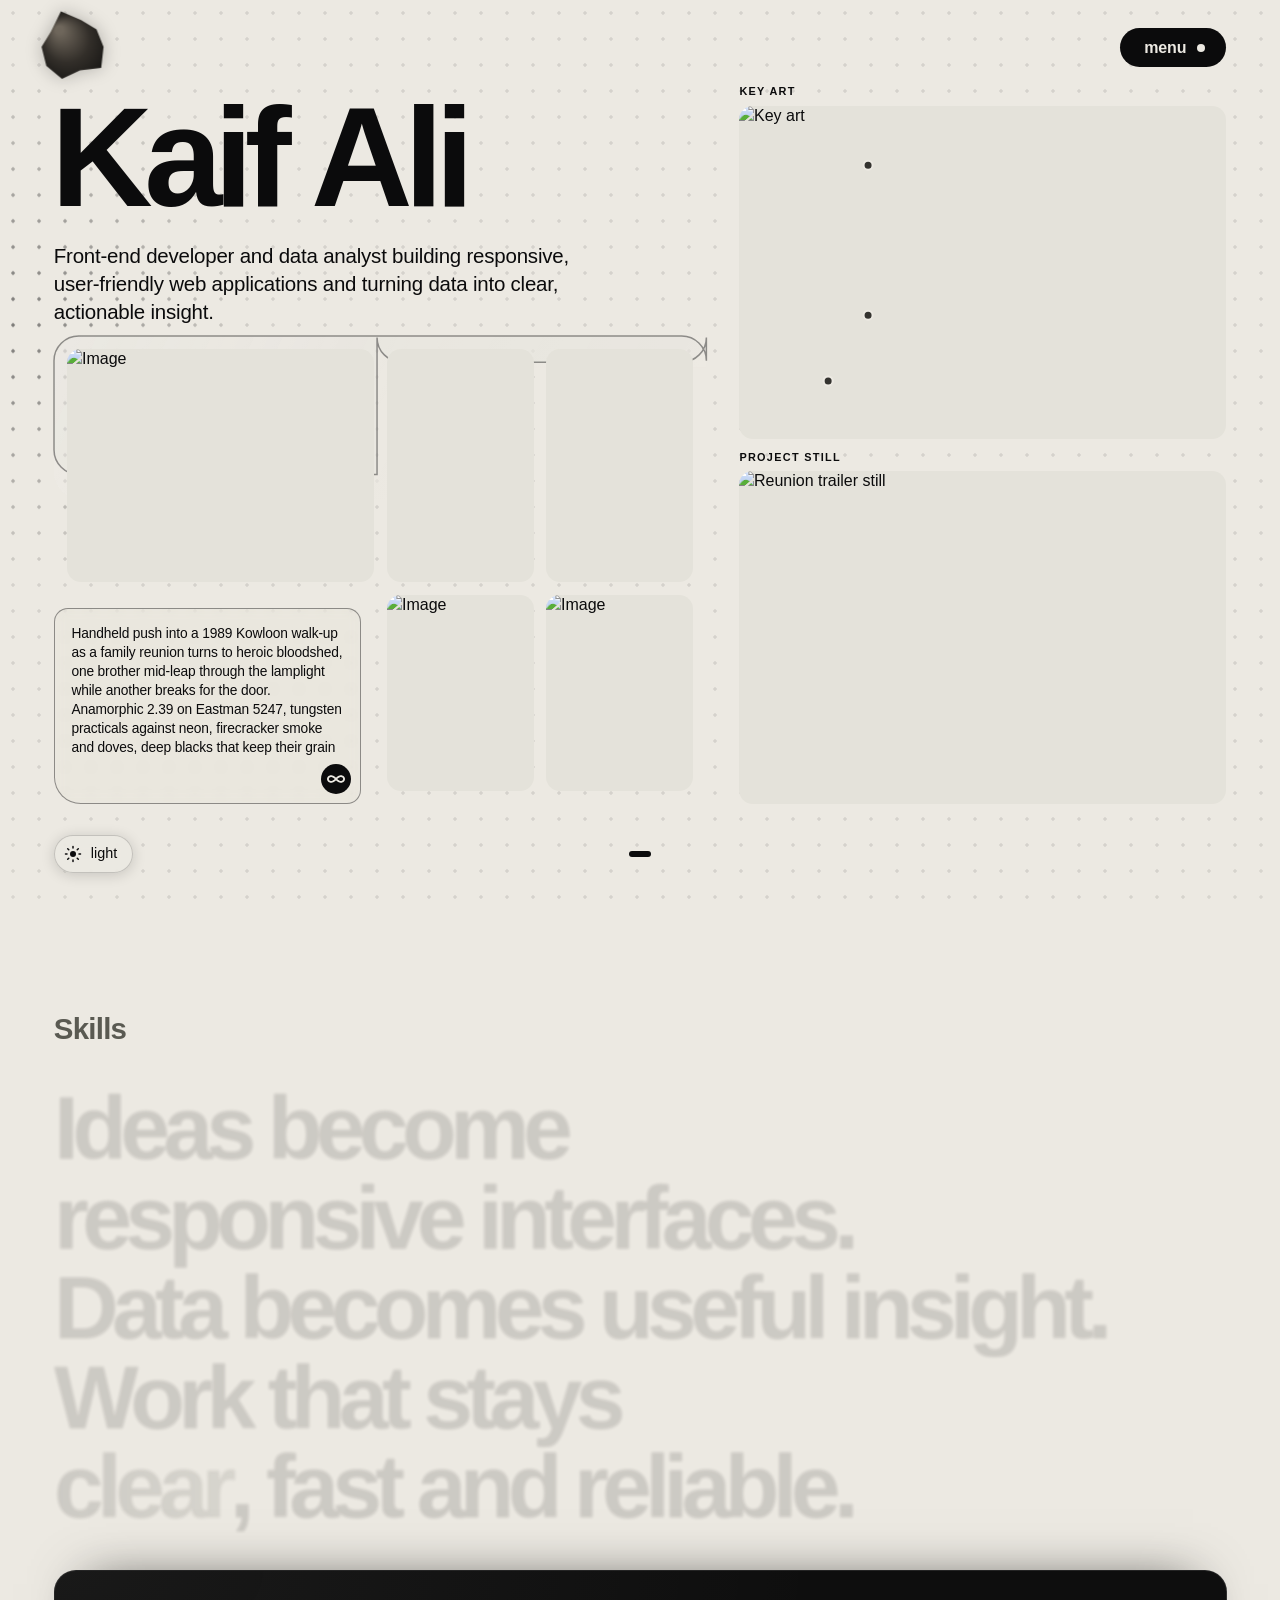
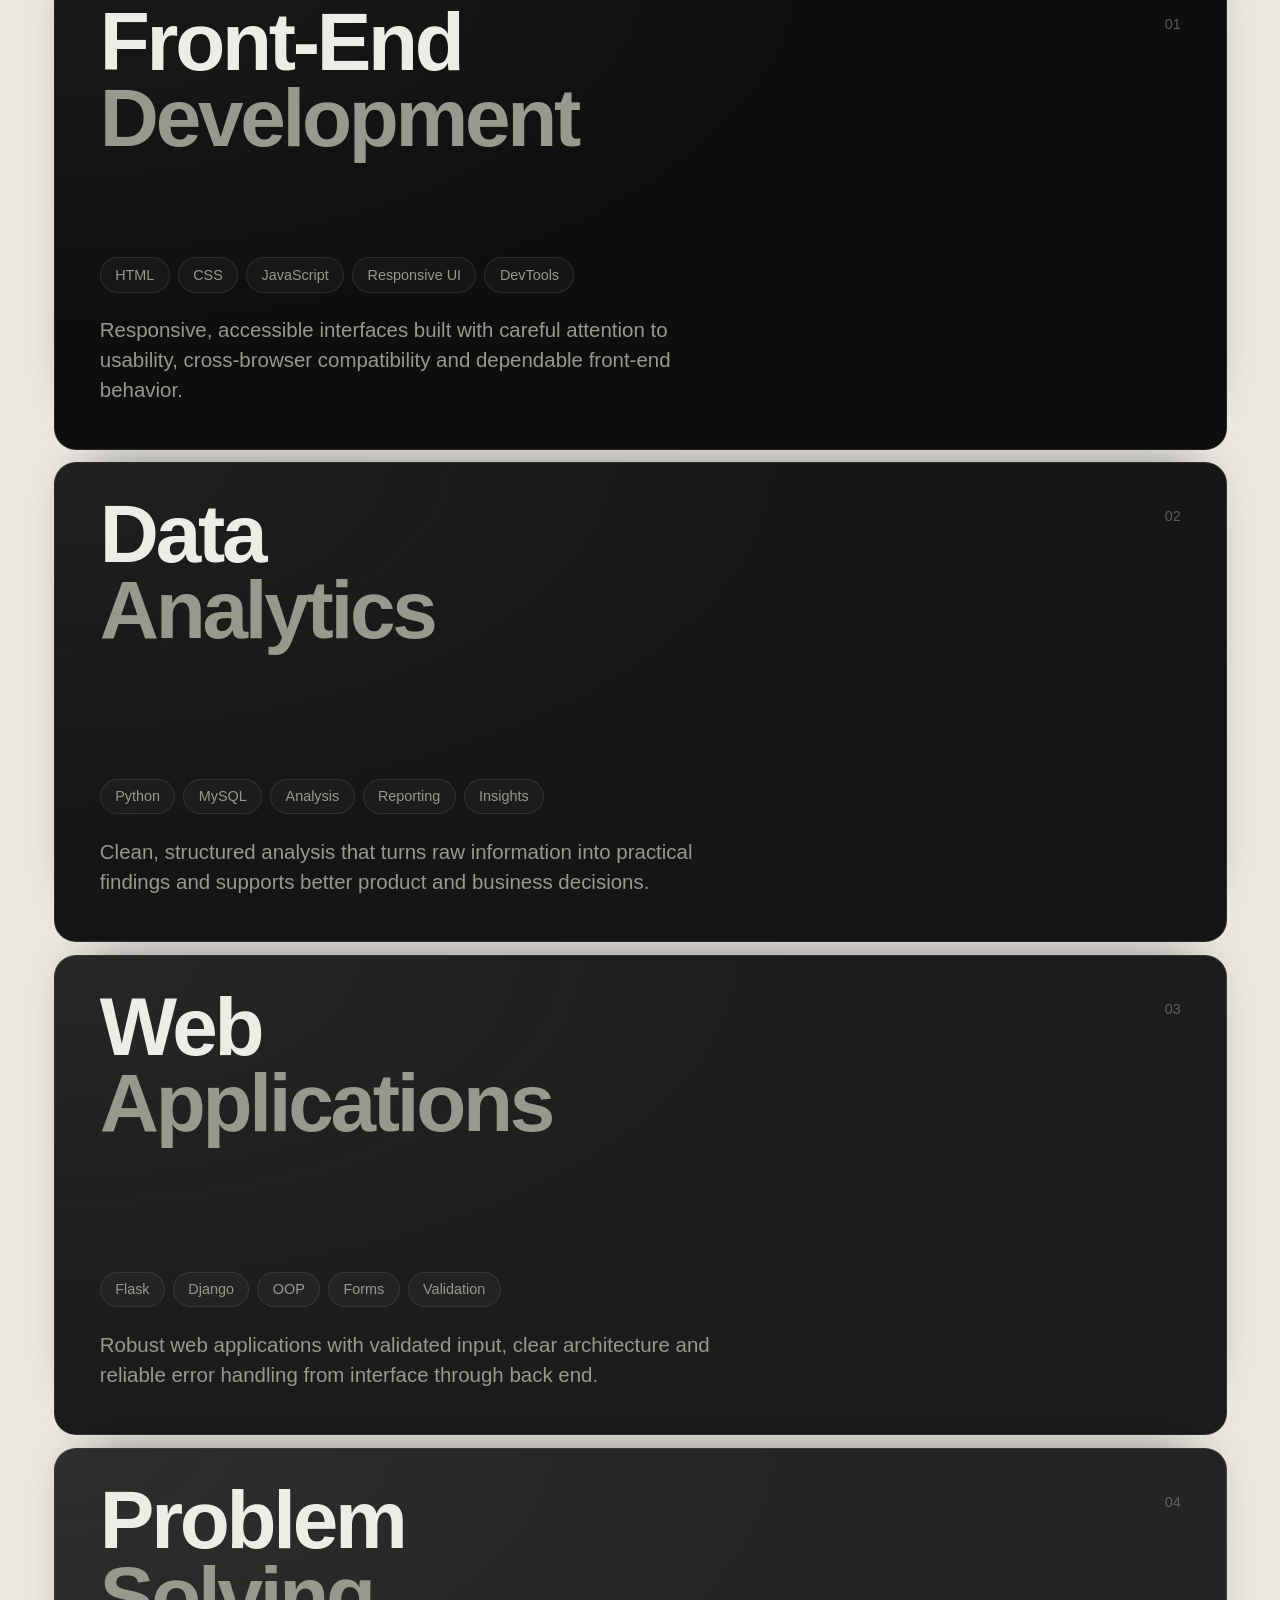
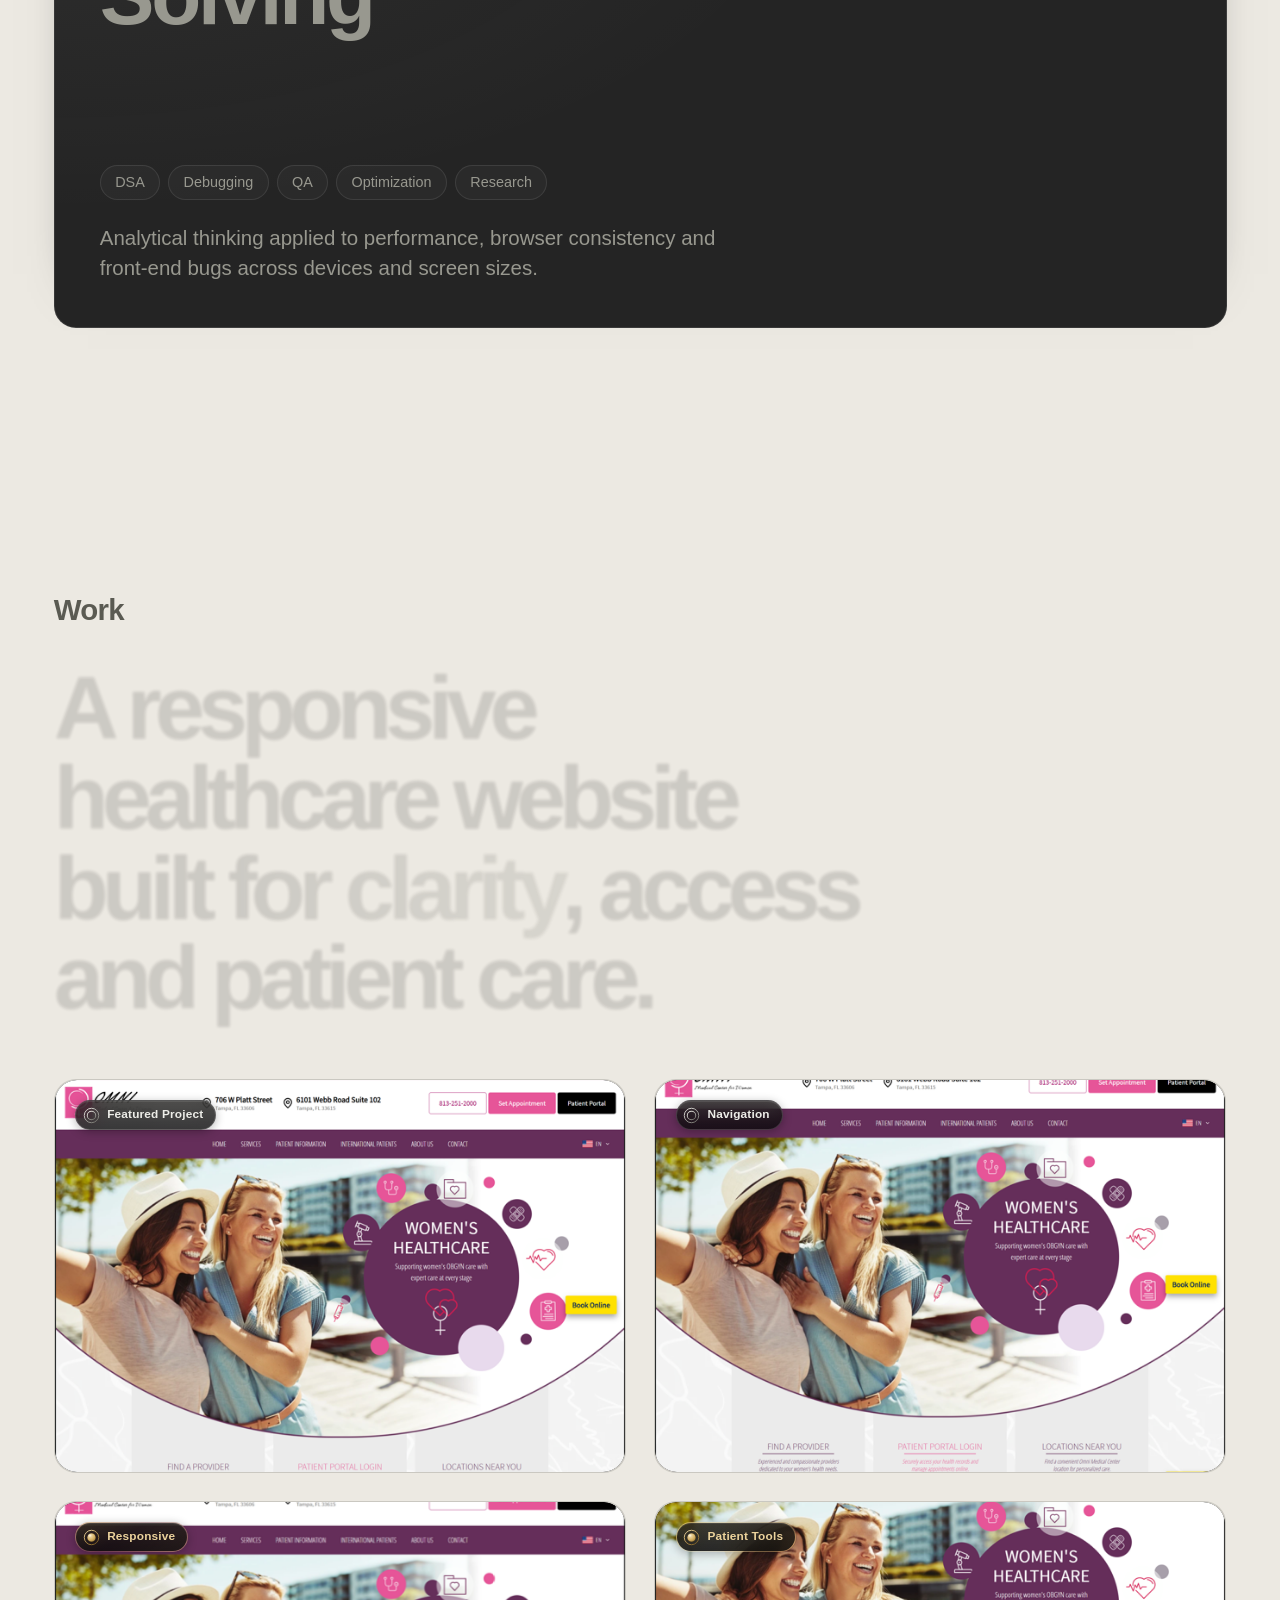
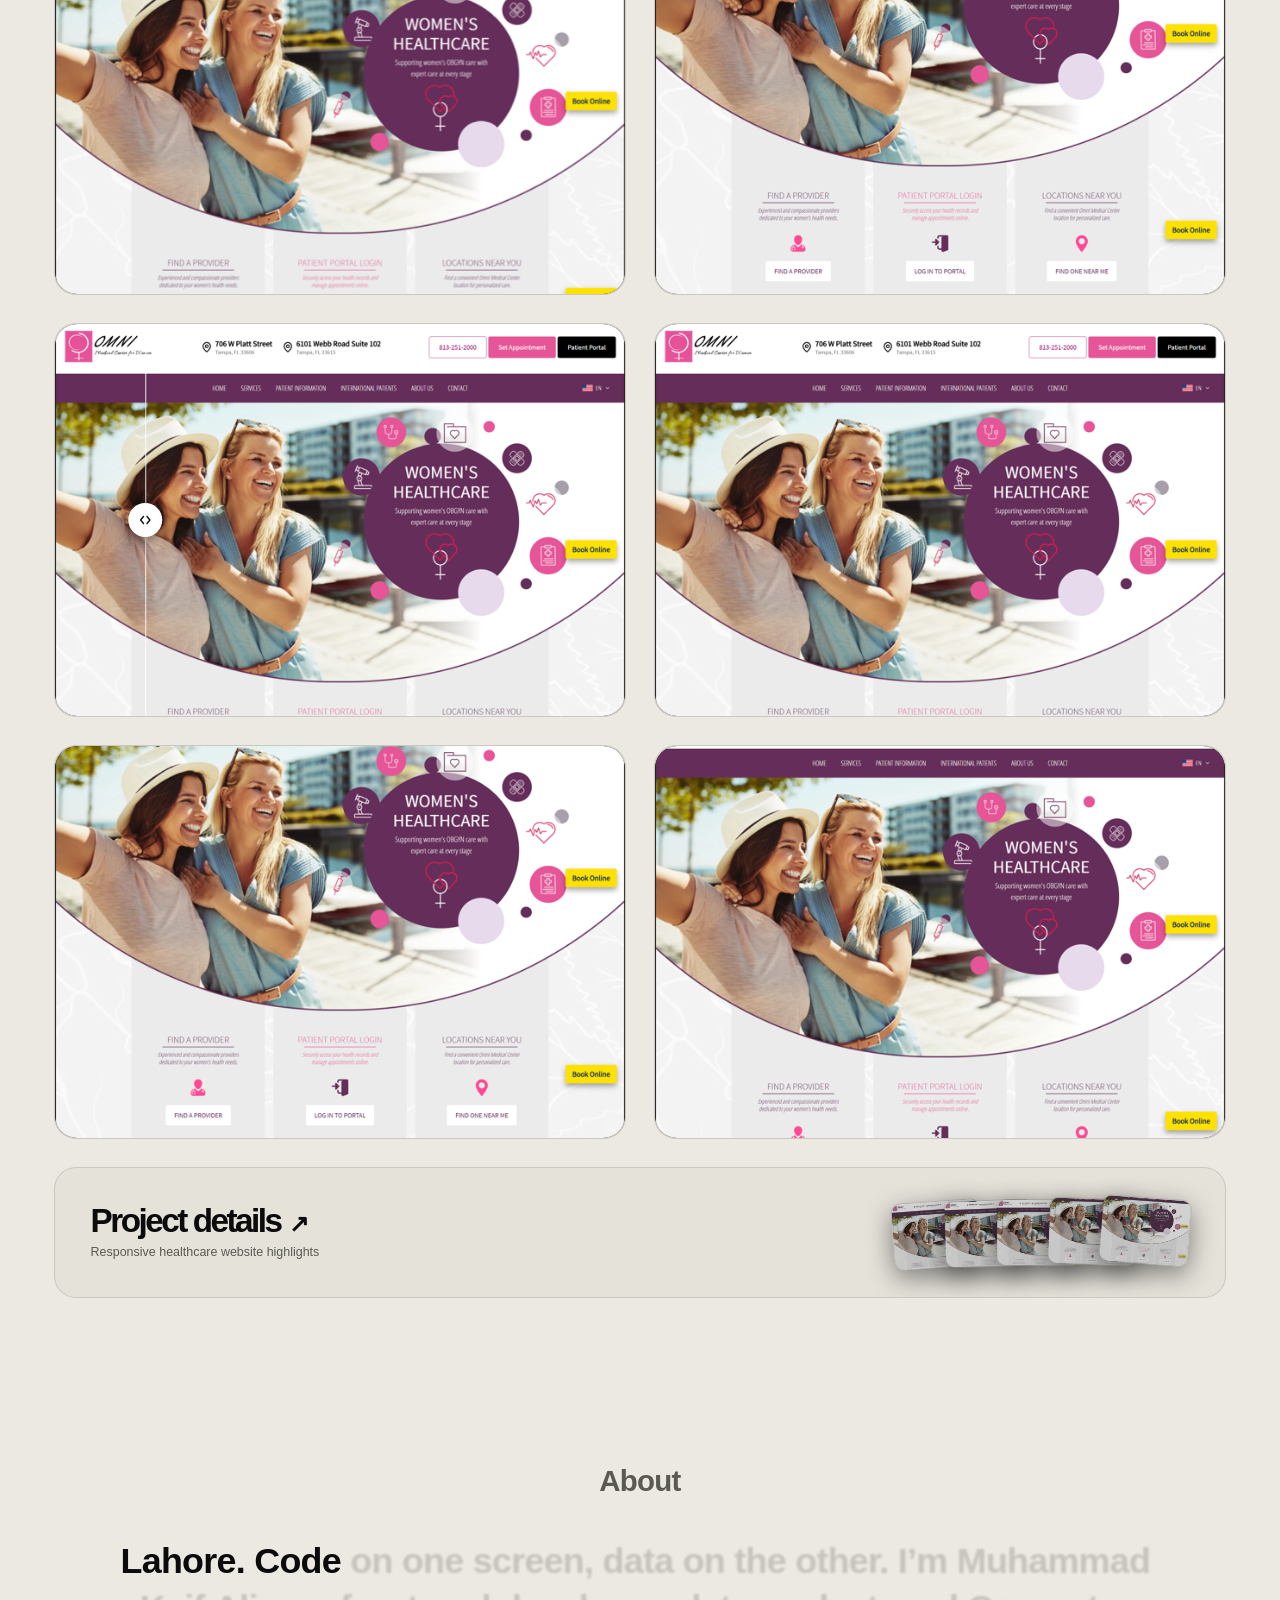
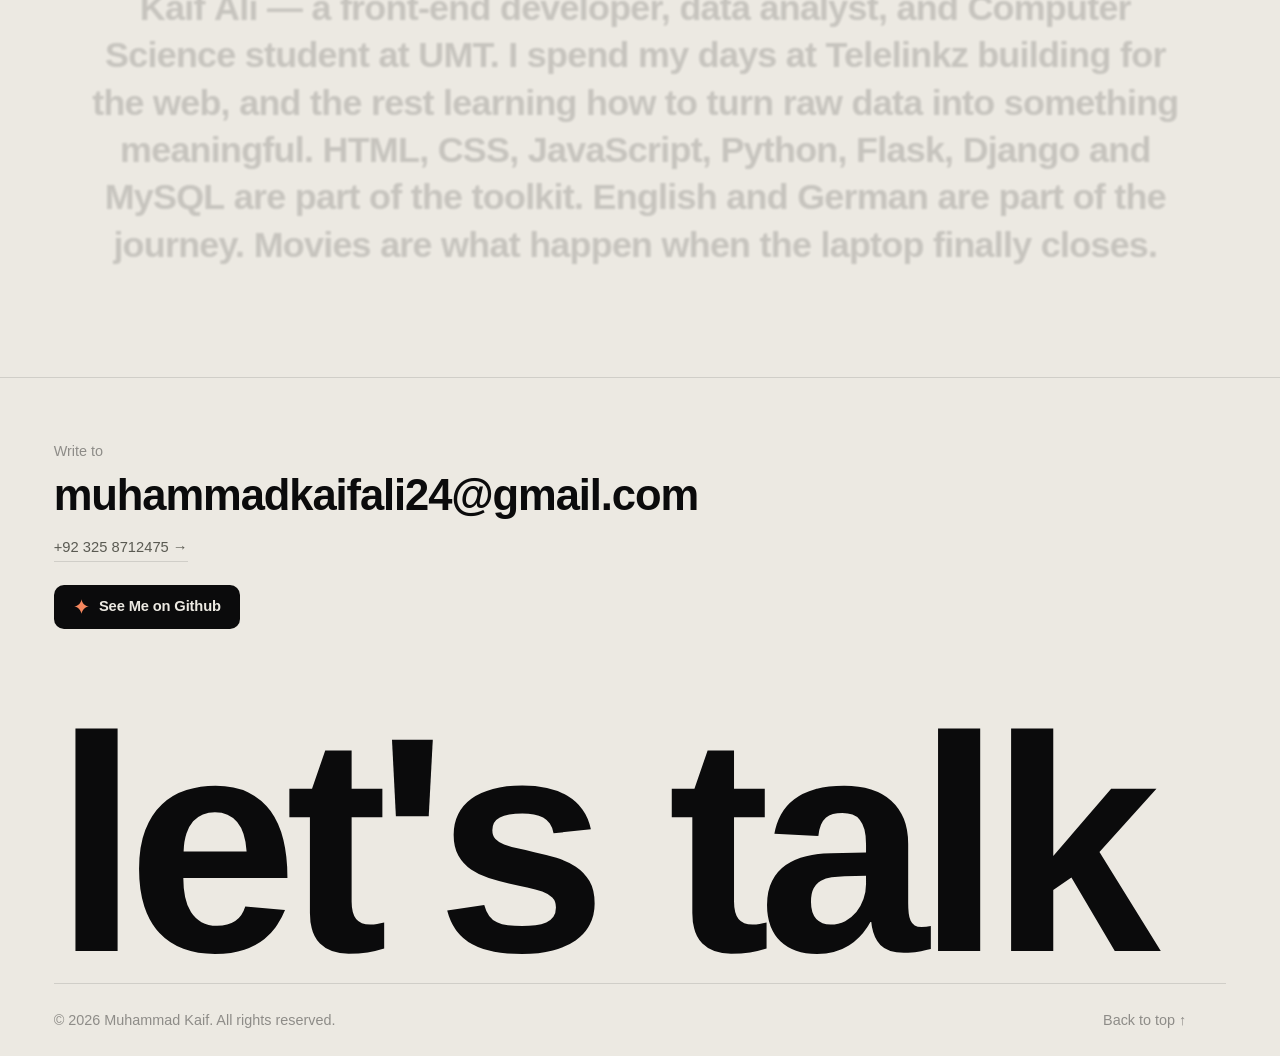
==== commit 7a9299dd: "alright everything is good for today alright everything is good for today" ====
--- a/alpha.html
+++ b/alpha.html
@@ -9,6 +9,7 @@
     />
     <meta name="color-scheme" content="dark light" />
     <title>Muhammad Kaif — Front-End Developer &amp; Data Analyst</title>
+    <link rel="icon" type="image/png" sizes="96x96" href="favicon-96.png" />
     <link rel="stylesheet" href="alpha.css" />
     <script type="application/ld+json">
       {
@@ -93,9 +94,9 @@
                 <div class="hero__head">
                   <h1 class="hero__name" aria-label="Muhammad Kaif">
                     <span class="line-mask"
-                      ><span class="line-inner" style="transform: none">Muhammad</span></span
+                      ><span class="line-inner" style="transform: none">Kaif</span></span
                     ><span class="line-mask"
-                      ><span class="line-inner" style="transform: none">Kaif</span></span
+                      ><span class="line-inner" style="transform: none">Ali</span></span
                     >
                   </h1>
                   <p class="hero__intro" style="opacity: 1; transform: none">
@@ -1295,22 +1296,52 @@
             <p class="eyebrow about__eyebrow">About</p>
             <div class="thecut">
               <p class="sf about__statement">
-                <span class="sf-word is-lead">I'm</span><span class="sf-word is-lead">Muhammad Kaif,</span
+                <span class="sf-word is-lead">Lahore.</span><span class="sf-word is-lead">Code</span
+                ><span class="sf-word is-fill" style="opacity: 0.16">on</span
+                ><span class="sf-word is-fill" style="opacity: 0.16">one</span
+                ><span class="sf-word is-fill" style="opacity: 0.16">screen,</span
+                ><span class="sf-word is-fill" style="opacity: 0.16">data</span
+                ><span class="sf-word is-fill" style="opacity: 0.16">on</span
+                ><span class="sf-word is-fill" style="opacity: 0.16">the</span
+                ><span class="sf-word is-fill" style="opacity: 0.16">other.</span
+                ><span class="sf-word is-fill" style="opacity: 0.16">I’m</span
+                ><span class="sf-word is-fill" style="opacity: 0.16">Muhammad</span
+                ><span class="sf-word is-fill" style="opacity: 0.16">Kaif</span
+                ><span class="sf-word is-fill" style="opacity: 0.16">Ali</span
+                ><span class="sf-word is-fill" style="opacity: 0.16">—</span
                 ><span class="sf-word is-fill" style="opacity: 0.16">a</span
                 ><span class="sf-word is-fill" style="opacity: 0.16">front-end</span
-                ><span class="sf-word is-fill" style="opacity: 0.16">developer</span
+                ><span class="sf-word is-fill" style="opacity: 0.16">developer,</span
+                ><span class="sf-word is-fill" style="opacity: 0.16">data</span
+                ><span class="sf-word is-fill" style="opacity: 0.16">analyst,</span
                 ><span class="sf-word is-fill" style="opacity: 0.16">and</span
+                ><span class="sf-word is-fill" style="opacity: 0.16">Computer</span
+                ><span class="sf-word is-fill" style="opacity: 0.16">Science</span
+                ><span class="sf-word is-fill" style="opacity: 0.16">student</span
+                ><span class="sf-word is-fill" style="opacity: 0.16">at</span
+                ><span class="sf-word is-fill" style="opacity: 0.16">UMT.</span
+                ><span class="sf-word is-fill" style="opacity: 0.16">I</span
+                ><span class="sf-word is-fill" style="opacity: 0.16">spend</span
+                ><span class="sf-word is-fill" style="opacity: 0.16">my</span
+                ><span class="sf-word is-fill" style="opacity: 0.16">days</span
+                ><span class="sf-word is-fill" style="opacity: 0.16">at</span
+                ><span class="sf-word is-fill" style="opacity: 0.16">Telelinkz</span
+                ><span class="sf-word is-fill" style="opacity: 0.16">building</span
+                ><span class="sf-word is-fill" style="opacity: 0.16">for</span
+                ><span class="sf-word is-fill" style="opacity: 0.16">the</span
+                ><span class="sf-word is-fill" style="opacity: 0.16">web,</span
+                ><span class="sf-word is-fill" style="opacity: 0.16">and</span
+                ><span class="sf-word is-fill" style="opacity: 0.16">the</span
+                ><span class="sf-word is-fill" style="opacity: 0.16">rest</span
+                ><span class="sf-word is-fill" style="opacity: 0.16">learning</span
+                ><span class="sf-word is-fill" style="opacity: 0.16">how</span
+                ><span class="sf-word is-fill" style="opacity: 0.16">to</span
+                ><span class="sf-word is-fill" style="opacity: 0.16">turn</span
+                ><span class="sf-word is-fill" style="opacity: 0.16">raw</span
                 ><span class="sf-word is-fill" style="opacity: 0.16">data</span
-                ><span class="sf-word is-fill" style="opacity: 0.16">analyst</span
-                ><span class="sf-word is-fill" style="opacity: 0.16">based</span
-                ><span class="sf-word is-fill" style="opacity: 0.16">in</span
-                ><span class="sf-word is-fill" style="opacity: 0.16">Lahore.</span
-                ><span class="sf-word is-fill" style="opacity: 0.16">I</span
-                ><span class="sf-word is-fill" style="opacity: 0.16">build</span
-                ><span class="sf-word is-fill" style="opacity: 0.16">responsive</span
-                ><span class="sf-word is-fill" style="opacity: 0.16">web</span
-                ><span class="sf-word is-fill" style="opacity: 0.16">applications</span
-                ><span class="sf-word is-fill" style="opacity: 0.16">with</span
+                ><span class="sf-word is-fill" style="opacity: 0.16">into</span
+                ><span class="sf-word is-fill" style="opacity: 0.16">something</span
+                ><span class="sf-word is-fill" style="opacity: 0.16">meaningful.</span
                 ><span class="sf-word is-fill" style="opacity: 0.16">HTML,</span
                 ><span class="sf-word is-fill" style="opacity: 0.16">CSS,</span
                 ><span class="sf-word is-fill" style="opacity: 0.16">JavaScript,</span
@@ -1318,27 +1349,29 @@
                 ><span class="sf-word is-fill" style="opacity: 0.16">Flask,</span
                 ><span class="sf-word is-fill" style="opacity: 0.16">Django</span
                 ><span class="sf-word is-fill" style="opacity: 0.16">and</span
-                ><span class="sf-word is-fill" style="opacity: 0.16">MySQL.</span
-                ><span class="sf-word is-fill" style="opacity: 0.16">I</span
-                ><span class="sf-word is-fill" style="opacity: 0.16">work</span
-                ><span class="sf-word is-fill" style="opacity: 0.16">at</span
-                ><span class="sf-word is-fill" style="opacity: 0.16">Telelinkz</span
-                ><span class="sf-word is-fill" style="opacity: 0.16">while</span
-                ><span class="sf-word is-fill" style="opacity: 0.16">completing</span
-                ><span class="sf-word is-fill" style="opacity: 0.16">my</span
-                ><span class="sf-word is-fill" style="opacity: 0.16">BS</span
-                ><span class="sf-word is-fill" style="opacity: 0.16">in</span
-                ><span class="sf-word is-fill" style="opacity: 0.16">Computer Science</span
-                ><span class="sf-word is-fill" style="opacity: 0.16">at</span
-                ><span class="sf-word is-fill" style="opacity: 0.16">UMT.</span
-                ><span class="sf-word is-fill" style="opacity: 0.16">I</span
-                ><span class="sf-word is-fill" style="opacity: 0.16">speak</span
+                ><span class="sf-word is-fill" style="opacity: 0.16">MySQL</span
+                ><span class="sf-word is-fill" style="opacity: 0.16">are</span
+                ><span class="sf-word is-fill" style="opacity: 0.16">part</span
+                ><span class="sf-word is-fill" style="opacity: 0.16">of</span
+                ><span class="sf-word is-fill" style="opacity: 0.16">the</span
+                ><span class="sf-word is-fill" style="opacity: 0.16">toolkit.</span
                 ><span class="sf-word is-fill" style="opacity: 0.16">English</span
                 ><span class="sf-word is-fill" style="opacity: 0.16">and</span
-                ><span class="sf-word is-fill" style="opacity: 0.16">German,</span
-                ><span class="sf-word is-fill" style="opacity: 0.16">and</span
-                ><span class="sf-word is-fill" style="opacity: 0.16">love</span
-                ><span class="sf-word is-fill" style="opacity: 0.16">movies.</span>
+                ><span class="sf-word is-fill" style="opacity: 0.16">German</span
+                ><span class="sf-word is-fill" style="opacity: 0.16">are</span
+                ><span class="sf-word is-fill" style="opacity: 0.16">part</span
+                ><span class="sf-word is-fill" style="opacity: 0.16">of</span
+                ><span class="sf-word is-fill" style="opacity: 0.16">the</span
+                ><span class="sf-word is-fill" style="opacity: 0.16">journey.</span
+                ><span class="sf-word is-fill" style="opacity: 0.16">Movies</span
+                ><span class="sf-word is-fill" style="opacity: 0.16">are</span
+                ><span class="sf-word is-fill" style="opacity: 0.16">what</span
+                ><span class="sf-word is-fill" style="opacity: 0.16">happen</span
+                ><span class="sf-word is-fill" style="opacity: 0.16">when</span
+                ><span class="sf-word is-fill" style="opacity: 0.16">the</span
+                ><span class="sf-word is-fill" style="opacity: 0.16">laptop</span
+                ><span class="sf-word is-fill" style="opacity: 0.16">finally</span
+                ><span class="sf-word is-fill" style="opacity: 0.16">closes.</span>
               </p>
             </div>
           </div>
@@ -1382,10 +1415,6 @@
           <div class="container">
             <div class="footer__bar">
               <p class="footer__copy">© 2026 Muhammad Kaif. All rights reserved.</p>
-              <nav class="footer__bar-links" aria-label="Footer links">
-                <a class="footer__bar-link" data-cursor="link" href="/legal">Legal</a
-                ><a class="footer__bar-link" data-cursor="link" href="/cookies">Cookies</a>
-              </nav>
               <button class="footer__back-top" data-cursor="link" aria-label="Back to top">
                 Back to top&nbsp;↑
               </button>
@@ -1433,7 +1462,28 @@
           aria-label="Theme: dark. Click to change."
           title="Theme: dark"
         >
-          <span class="theme-toggle__icon" aria-hidden="true">●</span
+          <span class="theme-toggle__icon" aria-hidden="true"
+            ><svg
+              class="theme-toggle__symbol theme-toggle__symbol--moon"
+              viewBox="0 0 24 24"
+              fill="none"
+            >
+              <path
+                d="M20.3 15.1A8.7 8.7 0 0 1 8.9 3.7 8.7 8.7 0 1 0 20.3 15.1Z"
+                fill="currentColor"
+              ></path></svg
+            ><svg
+              class="theme-toggle__symbol theme-toggle__symbol--sun"
+              viewBox="0 0 24 24"
+              fill="none"
+            >
+              <circle cx="12" cy="12" r="4" fill="currentColor"></circle>
+              <path
+                d="M12 2v2M12 20v2M4.93 4.93l1.42 1.42M17.65 17.65l1.42 1.42M2 12h2M20 12h2M4.93 19.07l1.42-1.42M17.65 6.35l1.42-1.42"
+                stroke="currentColor"
+                stroke-width="2"
+                stroke-linecap="round"
+              ></path></svg></span
           ><span class="theme-toggle__label">dark</span>
         </button>
       </div>
--- a/alpha.css
+++ b/alpha.css
@@ -202,33 +202,37 @@
   flex: none;
   display: grid;
   place-items: center;
-  font-size: 0.8rem;
+}
+
+.theme-toggle__symbol {
+  grid-area: 1 / 1;
+  width: 18px;
+  height: 18px;
+  color: var(--text);
+  transition:
+    opacity var(--dur-1) var(--ease-out),
+    transform var(--dur-1) var(--ease-out);
+}
+
+[data-theme="dark"] .theme-toggle__symbol--sun,
+[data-theme="light"] .theme-toggle__symbol--moon {
+  opacity: 0;
+  transform: scale(0.65) rotate(-24deg);
+}
+
+[data-theme="dark"] .theme-toggle__symbol--moon,
+[data-theme="light"] .theme-toggle__symbol--sun {
+  opacity: 1;
+  transform: scale(1) rotate(0);
 }
 
 .theme-toggle__label {
-  max-width: 0;
-  opacity: 0;
+  max-width: 5.5rem;
+  opacity: 1;
   overflow: hidden;
   white-space: nowrap;
-  padding-right: 0;
+  padding-right: 0.9rem;
   line-height: 1.35;
-  transition:
-    max-width 0.4s var(--ease-out),
-    opacity 0.28s var(--ease-out),
-    padding 0.4s var(--ease-out);
-}
-
-.theme-toggle:hover .theme-toggle__label,
-.theme-toggle:focus-visible .theme-toggle__label {
-  max-width: 5.5rem;
-  opacity: 1;
-  padding-right: 0.9rem;
-}
-
-@media (max-width: 560px), (hover: none) {
-  .theme-toggle__label {
-    display: none;
-  }
 }
 
 @media (hover: none), (pointer: coarse) {
@@ -6048,11 +6052,11 @@
 }
 
 .sf.about__statement {
-  max-width: 40ch;
+  max-width: 55ch;
   margin-inline: auto;
   font-family: var(--font-display);
   font-weight: 600;
-  font-size: clamp(1.5rem, 3vw, 2.9rem);
+  font-size: clamp(1.5rem, 2.8vw, 2.9rem);
   line-height: 1.32;
   letter-spacing: -0.02em;
   text-align: center;
@@ -15358,9 +15362,9 @@
 .stx-line,
 .sf-word.is-fill {
   transition:
-    opacity 0.18s linear,
-    filter 0.18s linear,
-    transform 0.25s var(--ease-out);
+    opacity 0.36s linear,
+    filter 0.1s linear,
+    transform 0.45s var(--ease-out);
 }
 
 .footer__headline .mask-inner[style] {
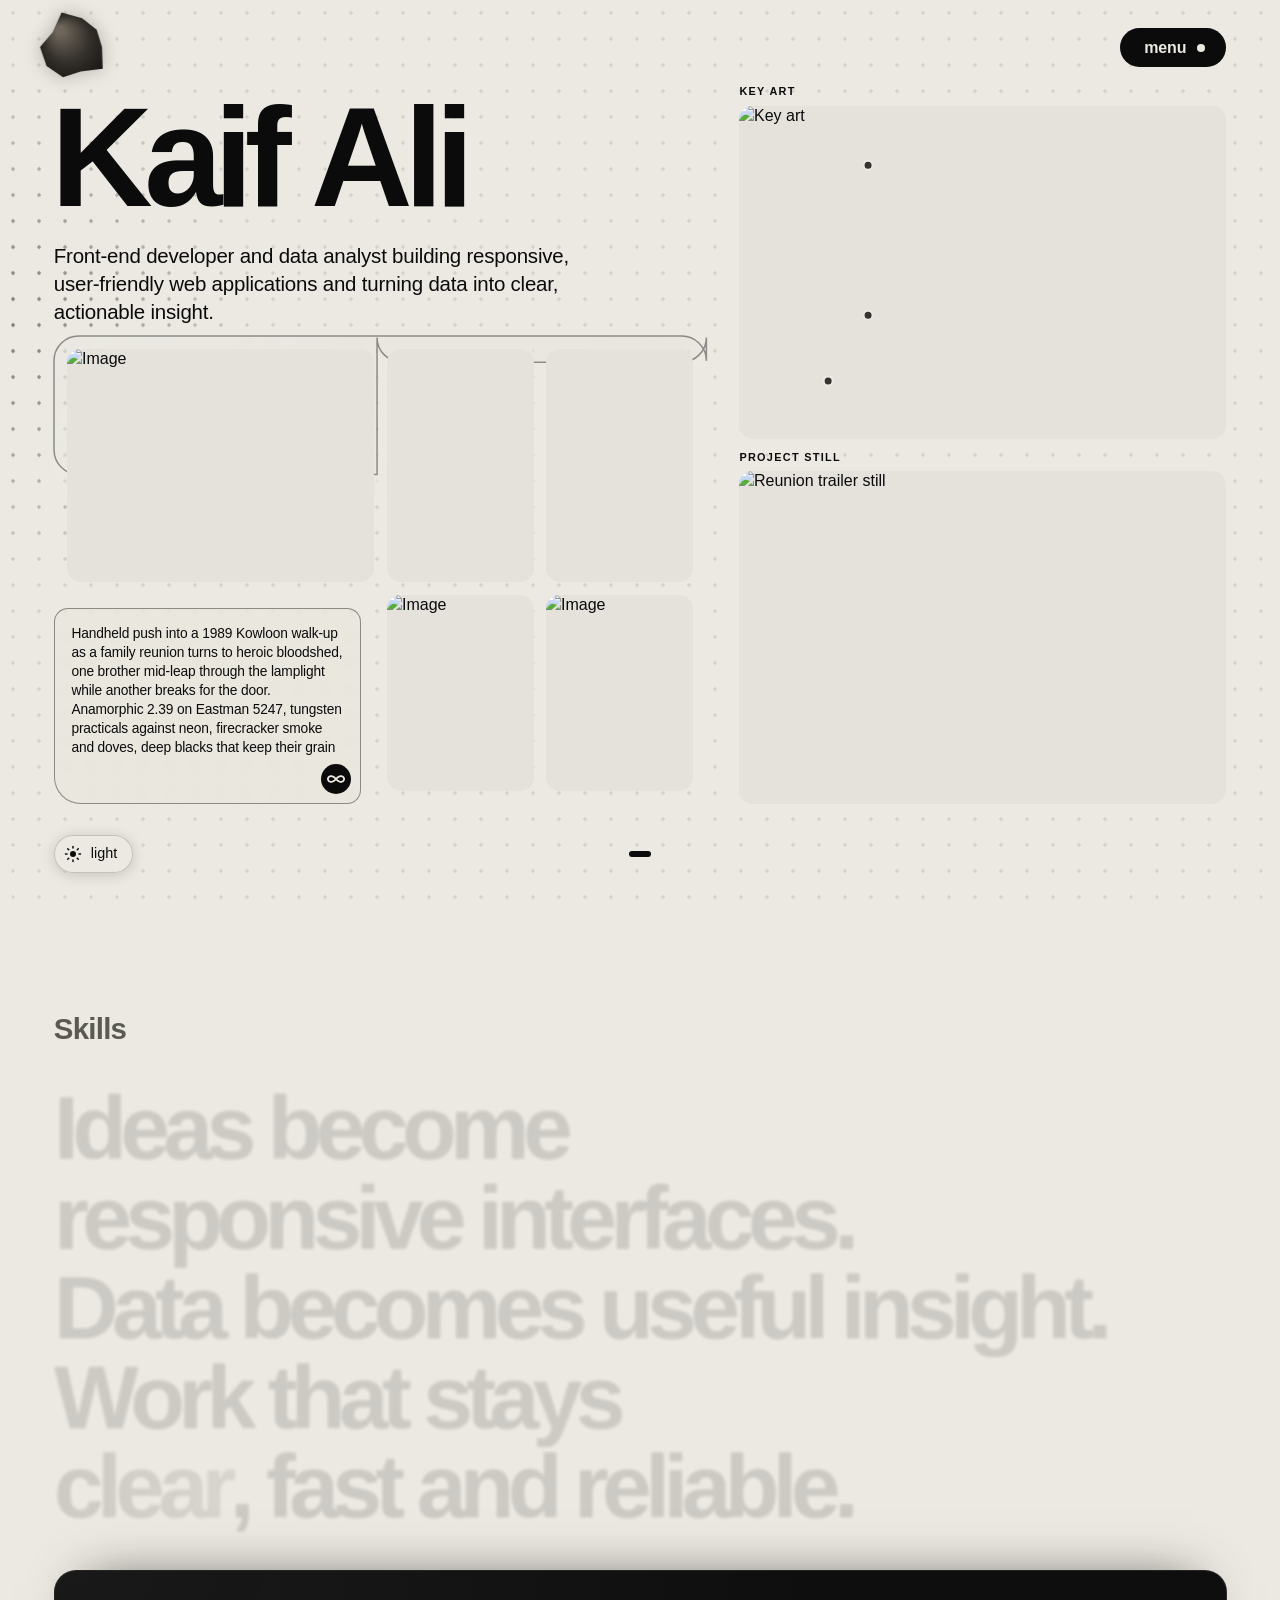
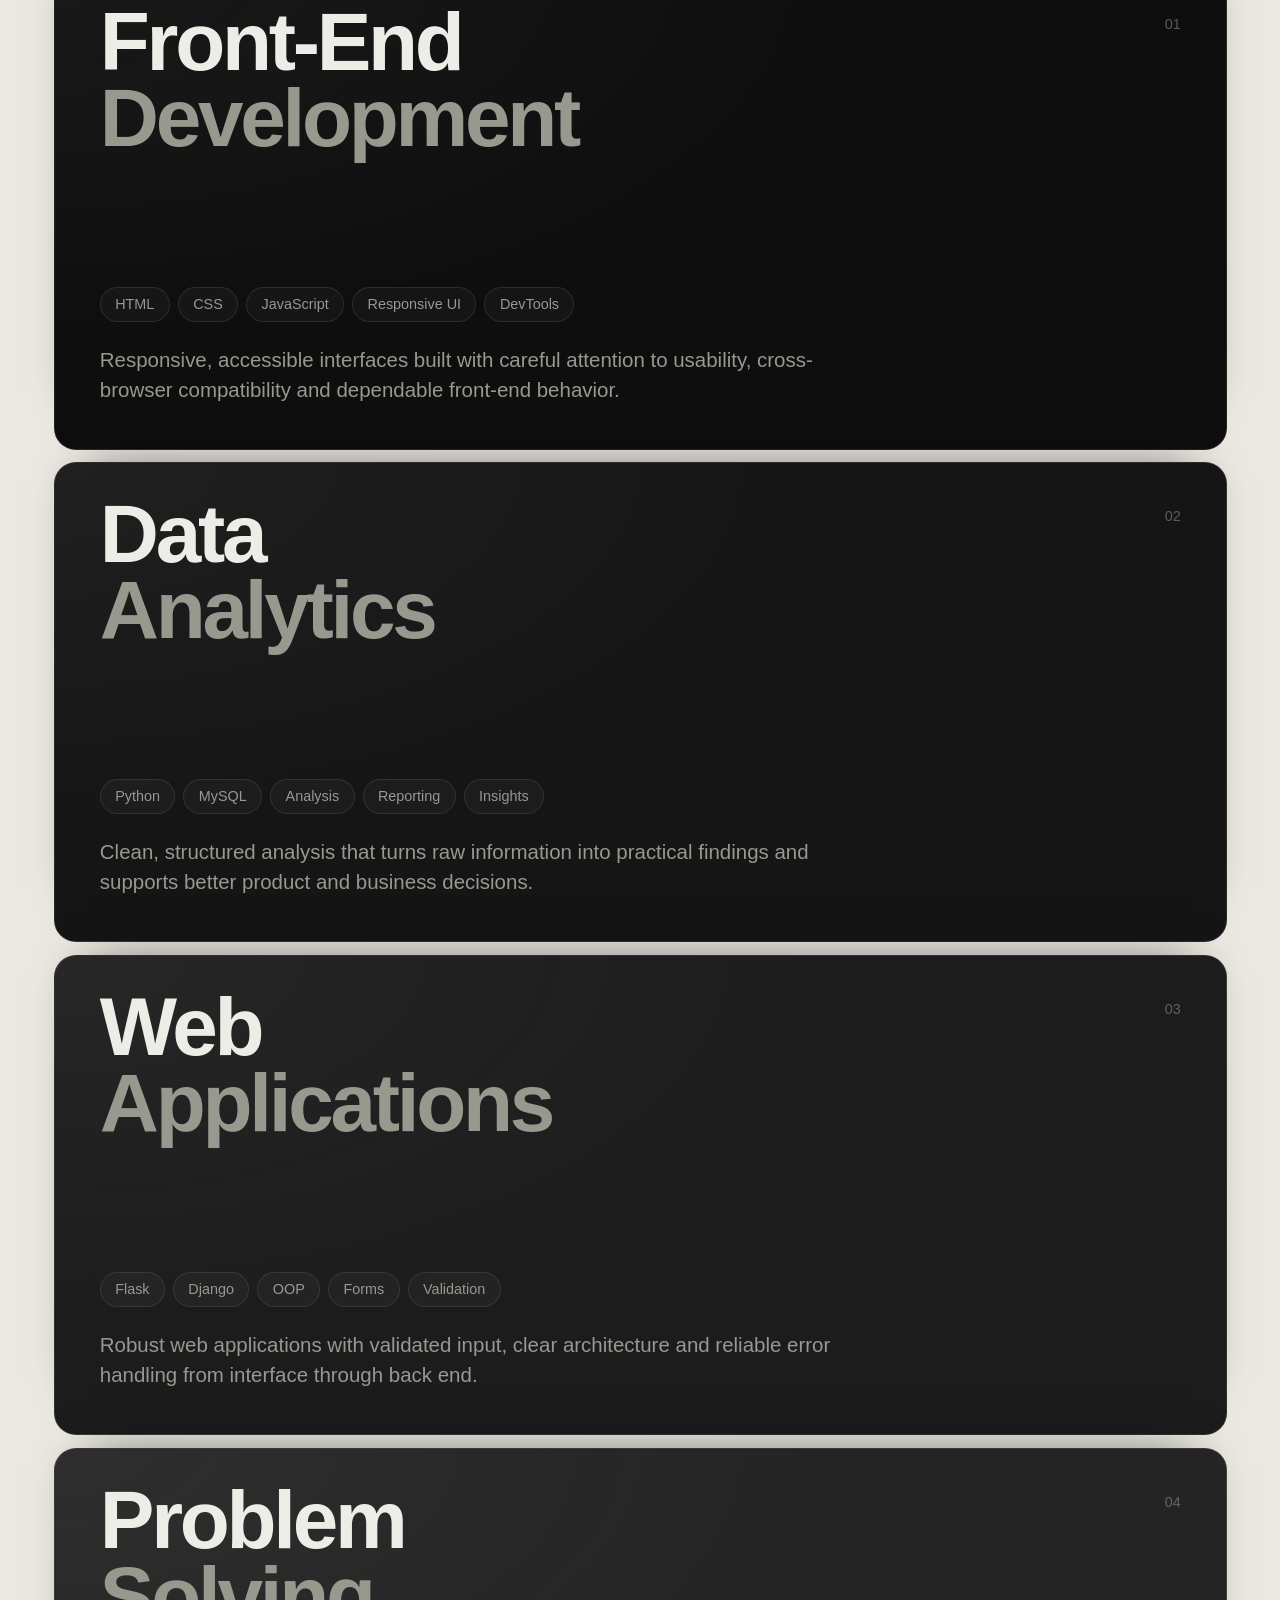
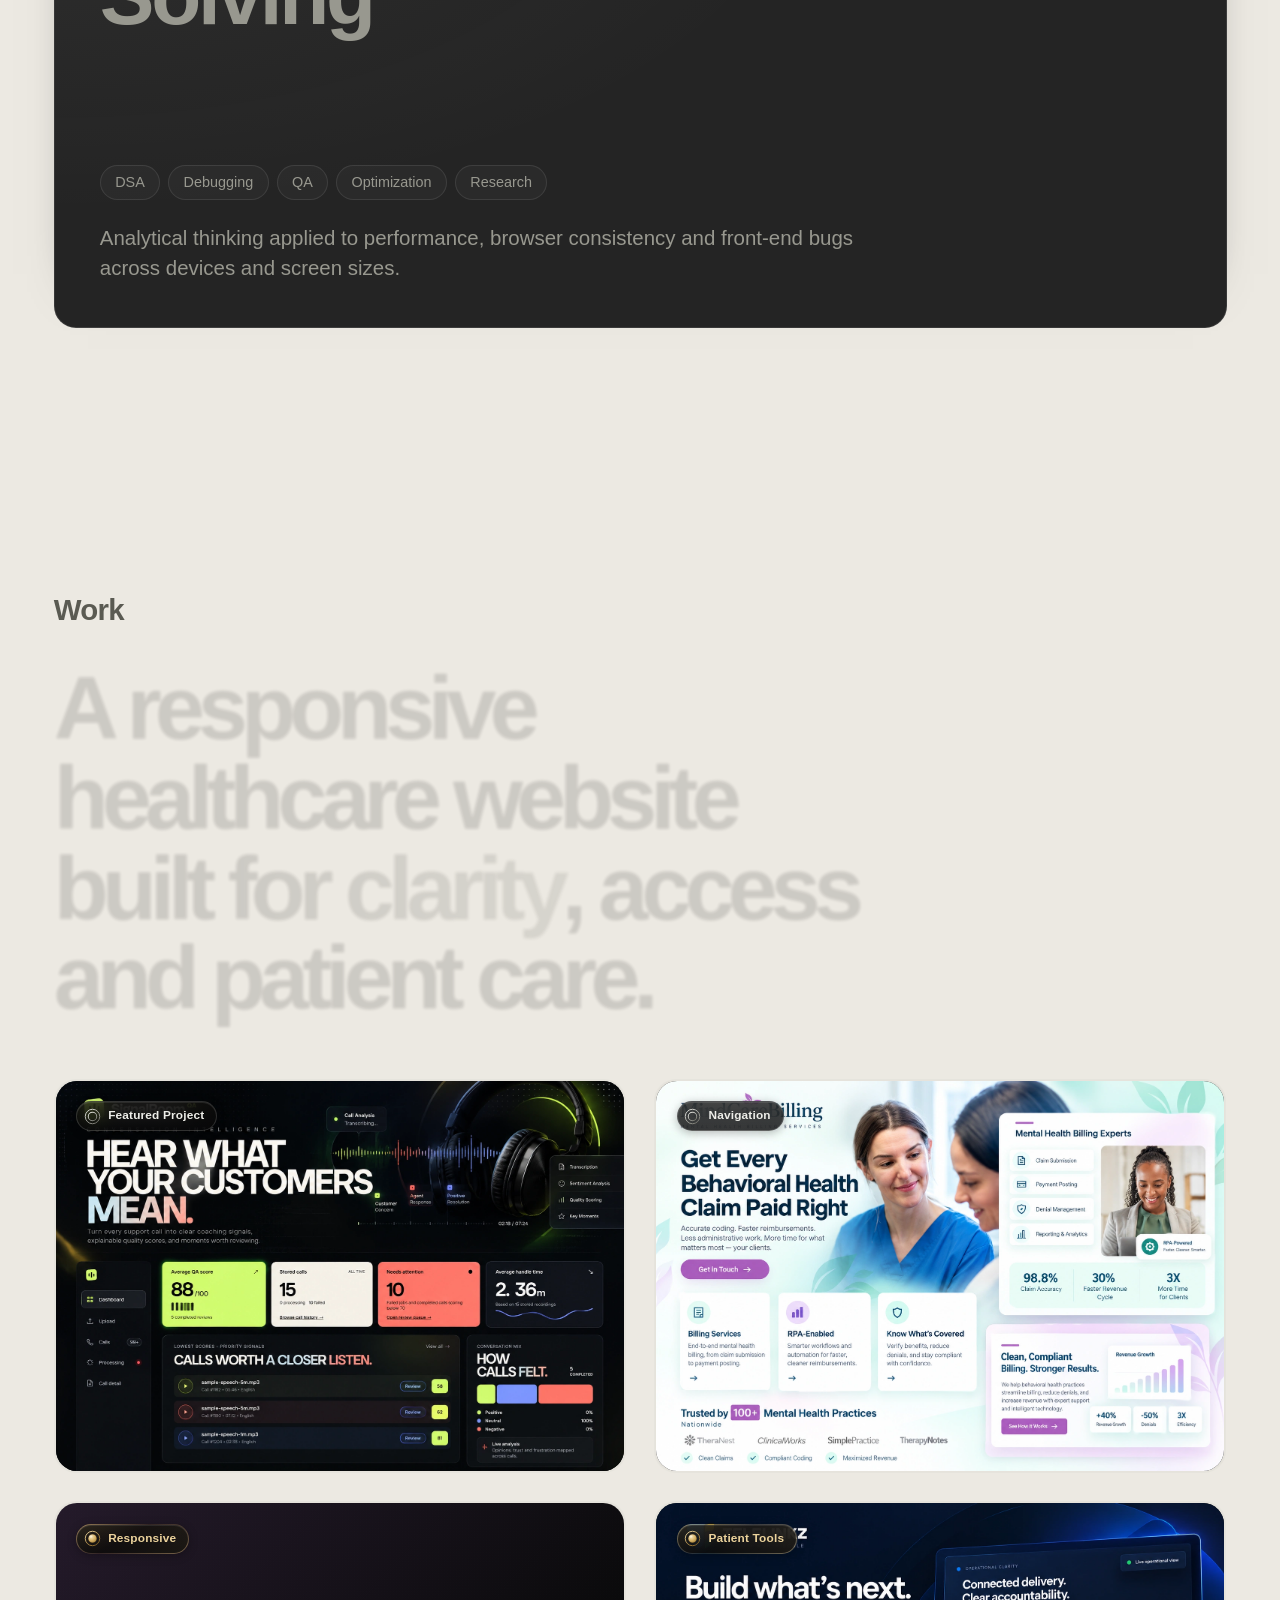
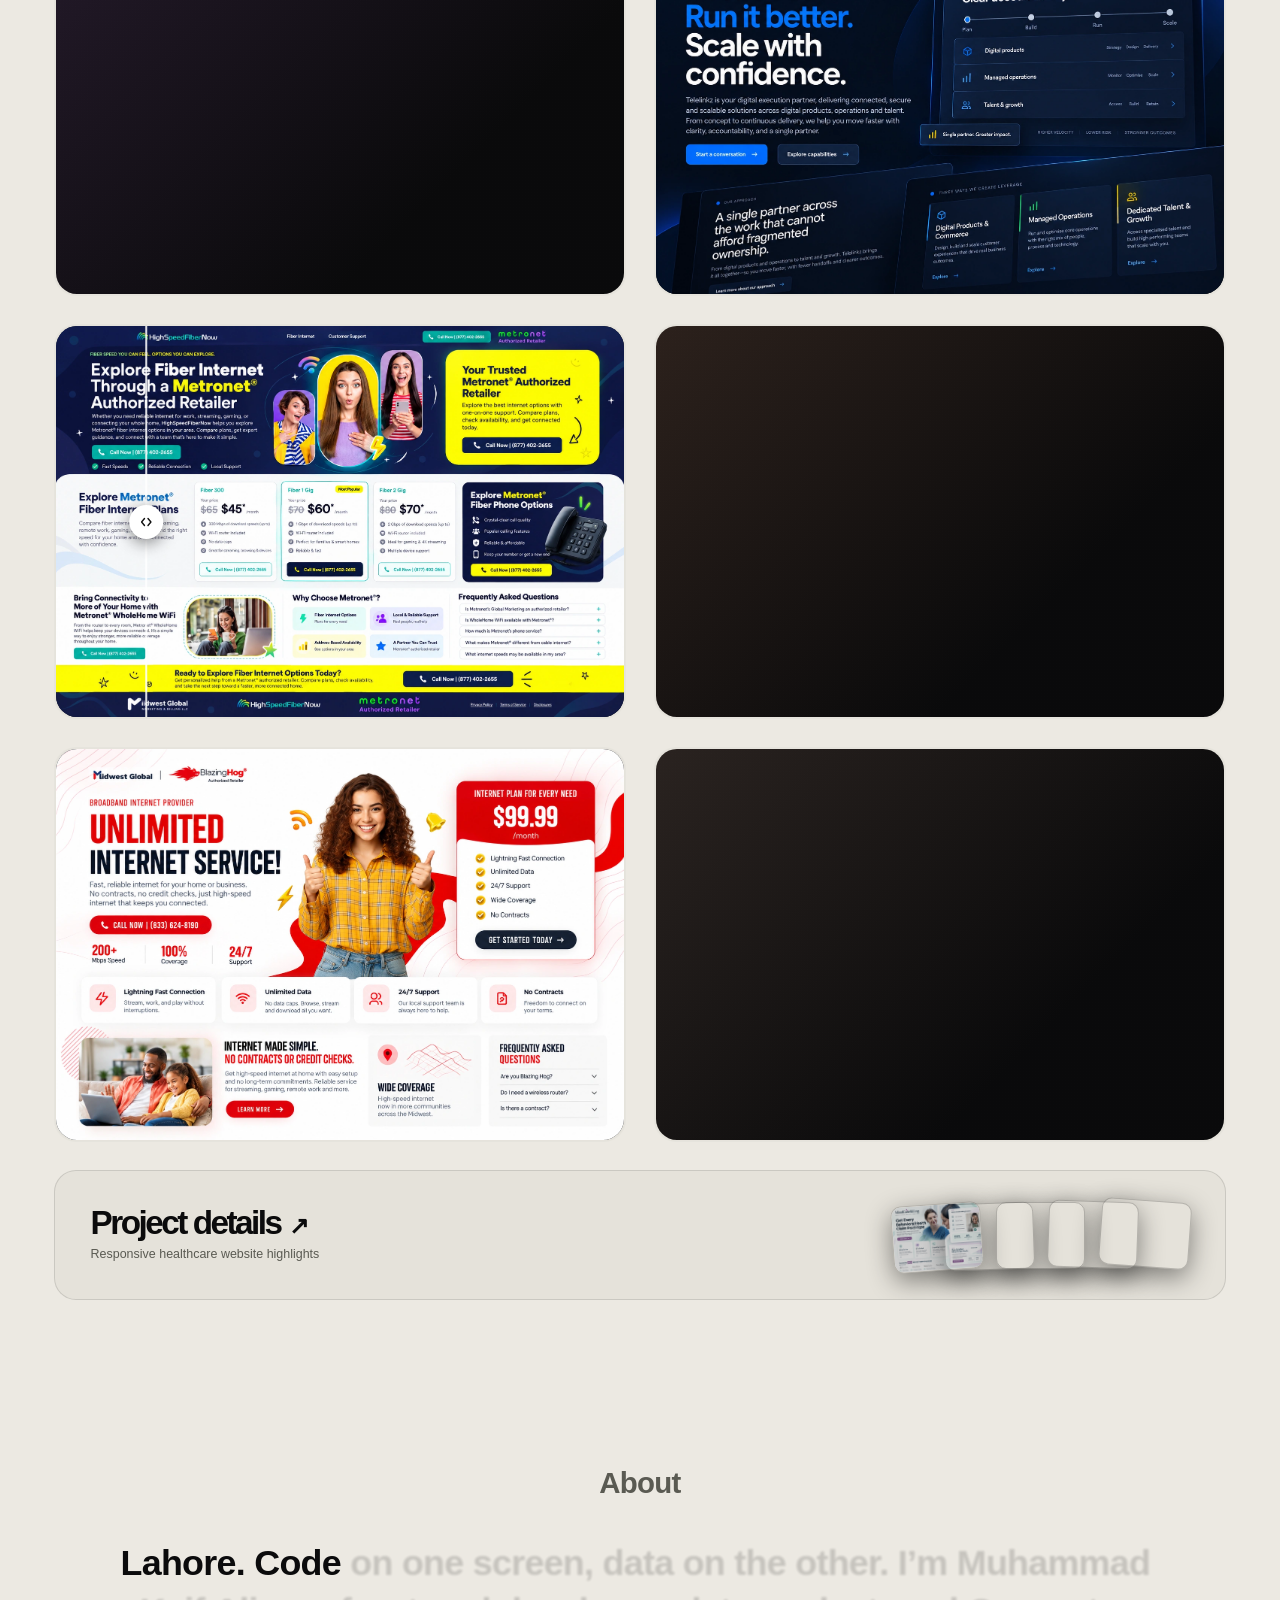
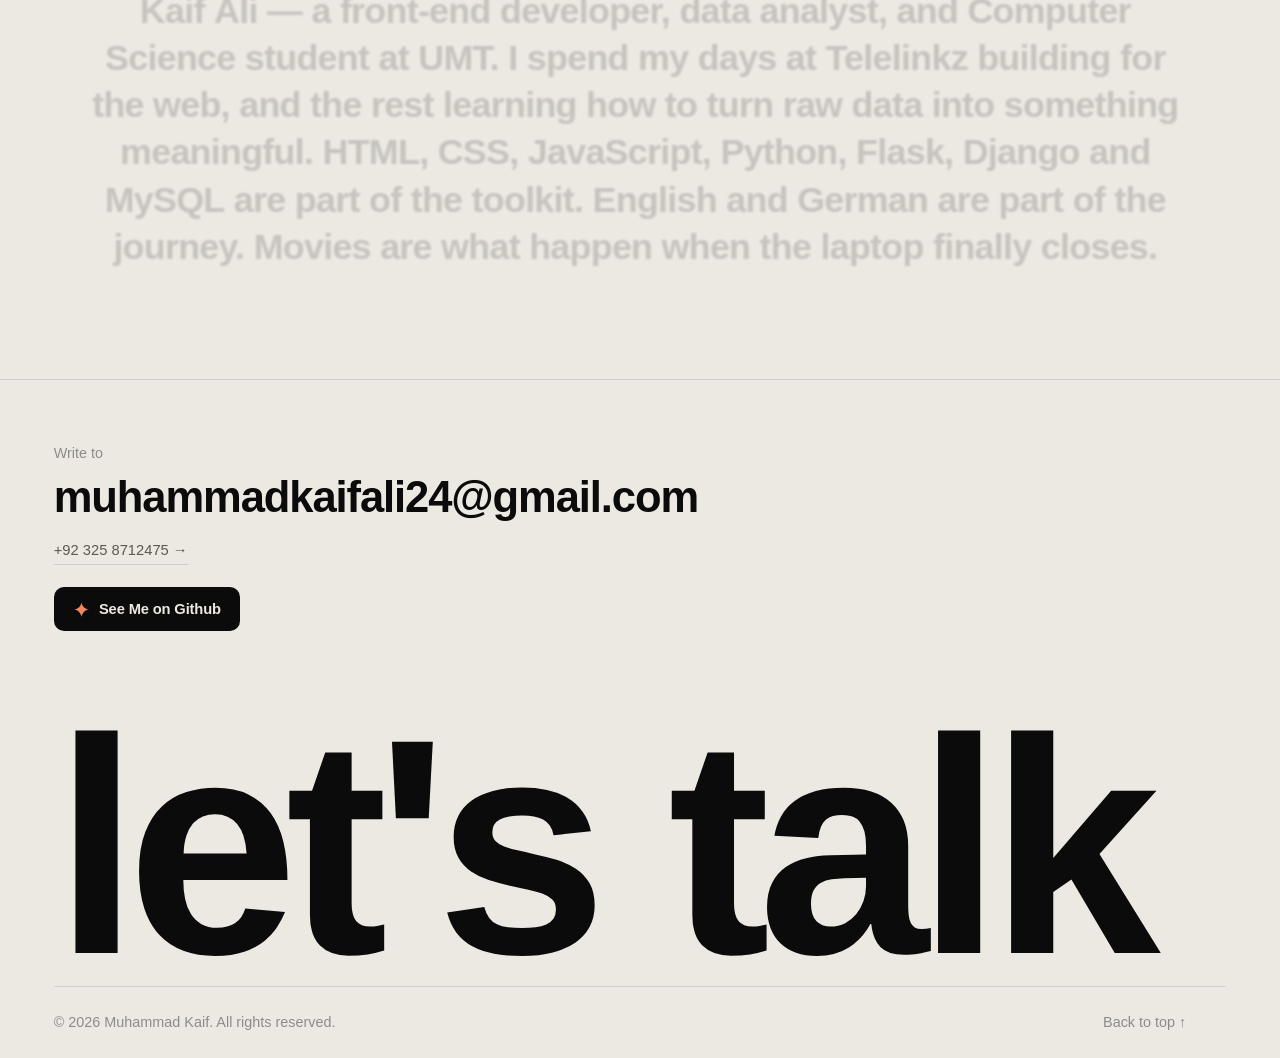
==== commit af913a3f: "images have been added for now images have been added for now" ====
--- a/alpha.html
+++ b/alpha.html
@@ -774,7 +774,7 @@
                   </div>
                   <img
                     class="pcard__img"
-                    src="assets/omni-womens-healthcare.png"
+                    src="assets/signalroom-portfolio.webp"
                     style="object-position: center top"
                     sizes="(max-width: 720px) 94vw, 48vw"
                     alt="OMNI Women's Healthcare website homepage"
@@ -851,7 +851,7 @@
                   </div>
                   <img
                     class="pcard__img"
-                    src="assets/omni-womens-healthcare.png"
+                    src="assets/mindcare-portfolio.webp"
                     style="object-position: 60% 22%"
                     sizes="(max-width: 720px) 94vw, 48vw"
                     alt="OMNI Women's Healthcare navigation and contact details"
@@ -927,7 +927,7 @@
                   </div>
                   <div class="pcard__cycle" aria-hidden="true">
                     <img
-                      src="assets/omni-womens-healthcare.png"
+                      src="assets/omc-portfolio.webp"
                       sizes="(max-width: 720px) 94vw, 48vw"
                       alt=""
                       decoding="async"
@@ -1019,7 +1019,7 @@
                   </div>
                   <img
                     class="pcard__img"
-                    src="assets/omni-womens-healthcare.png"
+                    src="assets/telelinkz-portfolio.webp"
                     sizes="(max-width: 720px) 94vw, 48vw"
                     alt="OMNI Women's Healthcare provider finder cards"
                     loading="lazy"
@@ -1109,7 +1109,7 @@
                   </div>
                   <img
                     class="pcard__img"
-                    src="assets/omni-womens-healthcare.png"
+                    src="assets/metronet-portfolio.webp"
                     sizes="(max-width: 720px) 94vw, 48vw"
                     alt="OMNI Women's Healthcare patient portal call to action"
                     loading="lazy"
@@ -1152,7 +1152,7 @@
                   </div>
                   <img
                     class="pcard__img"
-                    src="assets/omni-womens-healthcare.png"
+                    src="assets/mwest-portfolio.webp"
                     sizes="(max-width: 720px) 94vw, 48vw"
                     alt="OMNI Women's Healthcare appointment booking interface"
                     loading="lazy"
@@ -1189,7 +1189,7 @@
                   </div>
                   <img
                     class="pcard__img"
-                    src="assets/omni-womens-healthcare.png"
+                    src="assets/blazinghog-portfolio.webp"
                     sizes="(max-width: 720px) 94vw, 48vw"
                     alt="OMNI Women's Healthcare location finder"
                     loading="lazy"
@@ -1226,7 +1226,7 @@
                   </div>
                   <img
                     class="pcard__img"
-                    src="assets/omni-womens-healthcare.png"
+                    src="assets/brightspeed-portfolio.webp"
                     sizes="(max-width: 720px) 94vw, 48vw"
                     alt="OMNI Women's Healthcare complete responsive homepage"
                     loading="lazy"
@@ -1254,35 +1254,35 @@
                 ><span class="seeall__peek" aria-hidden="true"
                   ><span class="seeall__peek-card" style="--i: 0"
                     ><img
-                      src="assets/omni-womens-healthcare.png"
+                      src="assets/mindcare-portfolio.webp"
                       style="object-position: left top"
                       alt=""
                       loading="lazy"
                       decoding="async" /></span
                   ><span class="seeall__peek-card" style="--i: 1"
                     ><img
-                      src="assets/omni-womens-healthcare.png"
+                      src="assets/signalroom-portfolio.webp"
                       style="object-position: center top"
                       alt=""
                       loading="lazy"
                       decoding="async" /></span
                   ><span class="seeall__peek-card" style="--i: 2"
                     ><img
-                      src="assets/omni-womens-healthcare.png"
+                      src="assets/omc-portfolio.webp"
                       style="object-position: right top"
                       alt=""
                       loading="lazy"
                       decoding="async" /></span
                   ><span class="seeall__peek-card" style="--i: 3"
                     ><img
-                      src="assets/omni-womens-healthcare.png"
+                      src="assets/telelinkz-portfolio.webp"
                       style="object-position: left bottom"
                       alt=""
                       loading="lazy"
                       decoding="async" /></span
                   ><span class="seeall__peek-card" style="--i: 4"
                     ><img
-                      src="assets/omni-womens-healthcare.png"
+                      src="assets/atnt-portfolio.webp"
                       style="object-position: right bottom"
                       alt=""
                       loading="lazy"
--- a/alpha.css
+++ b/alpha.css
@@ -2945,7 +2945,7 @@
   display: grid;
   grid-template-columns: 1fr;
   gap: clamp(1.2rem, 2.5vh, 1.8rem);
-  max-width: 70ch;
+  max-width: 90ch;
 }
 
 .svc__tags {
@@ -2968,6 +2968,7 @@
   font-size: var(--fs-md);
   line-height: 1.45;
   color: var(--svc-text-dim);
+  max-width: 97%;
 }
 
 @media (max-width: 820px) {
@@ -3157,7 +3158,7 @@
   border-radius: var(--r-lg);
   overflow: hidden;
   cursor: pointer;
-  border: 1px solid var(--line);
+  border: 1px solid rgba(237, 237, 232, 0.16);
   background: var(--bg-1);
 }
 
@@ -3165,6 +3166,7 @@
   position: relative;
   overflow: hidden;
   border-radius: inherit;
+  border: 1px solid var(--svc-line);
 }
 
 .pcard__media .media-ph {
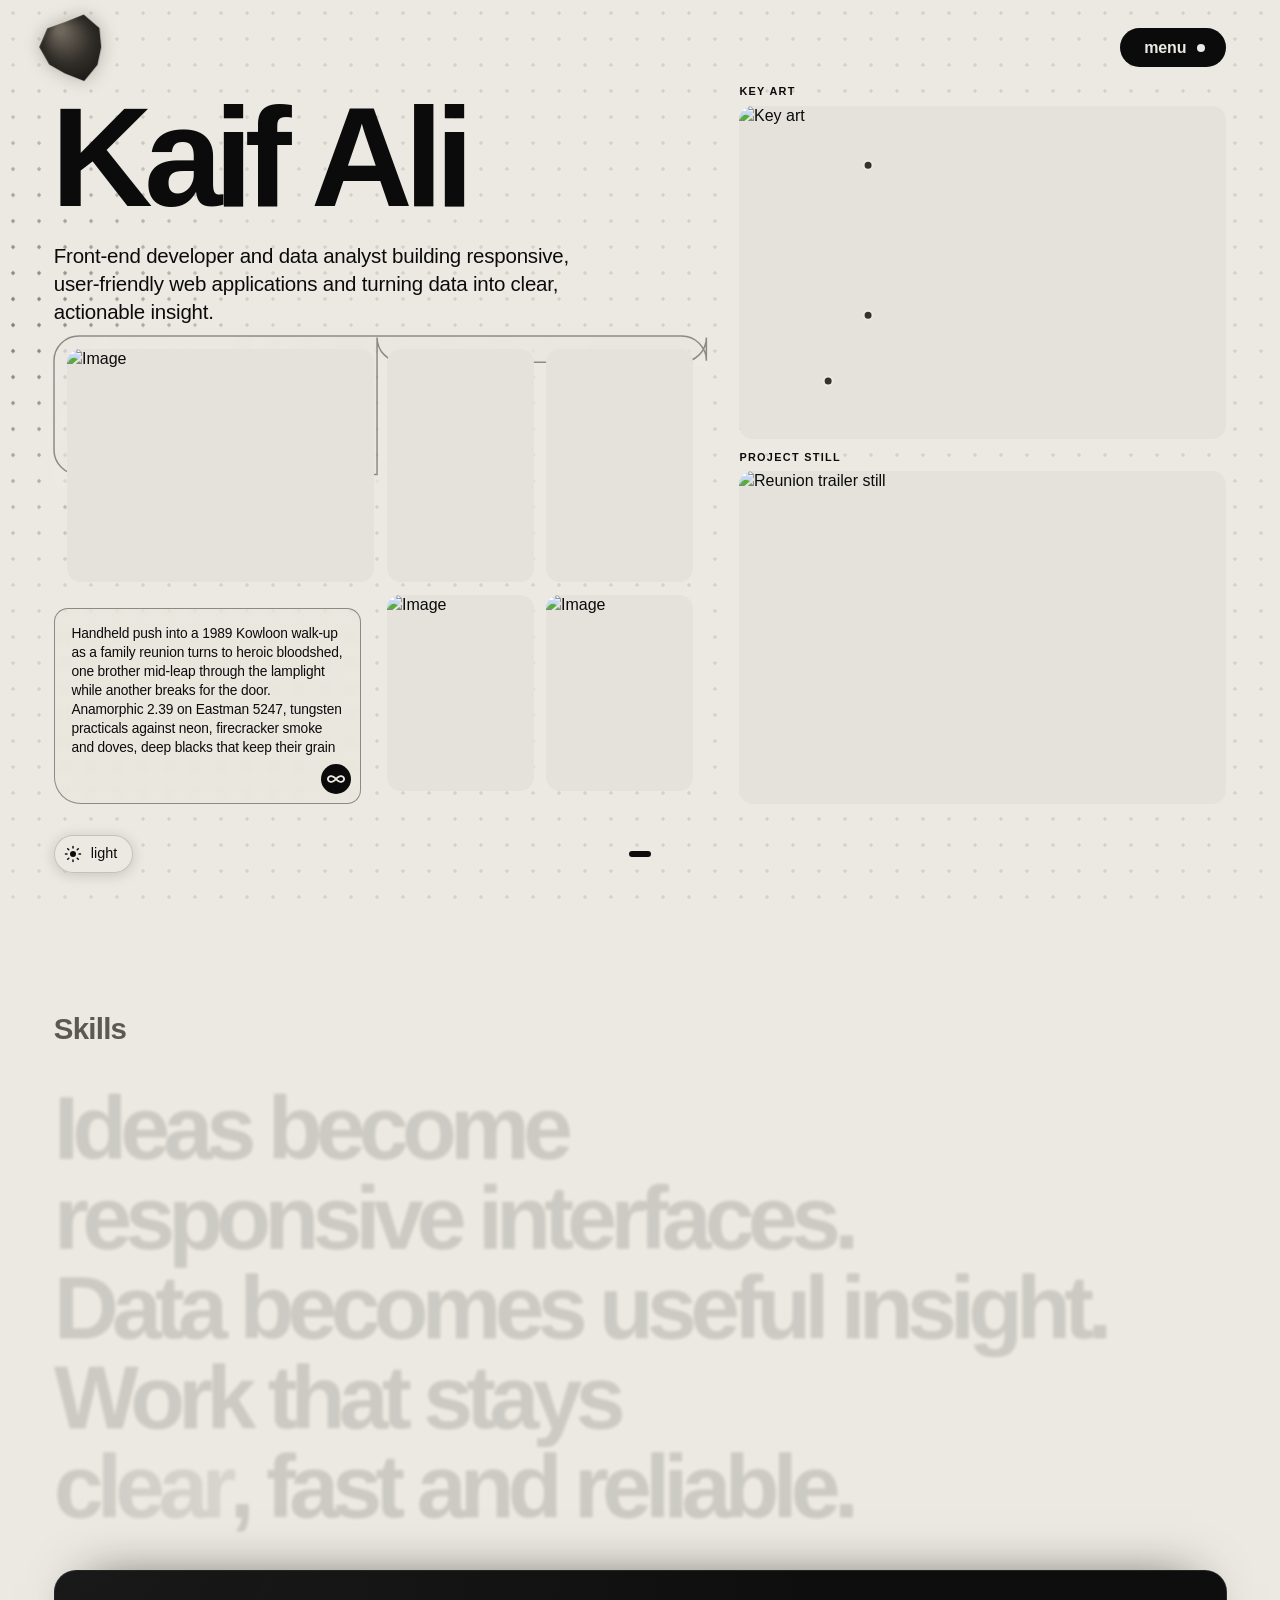
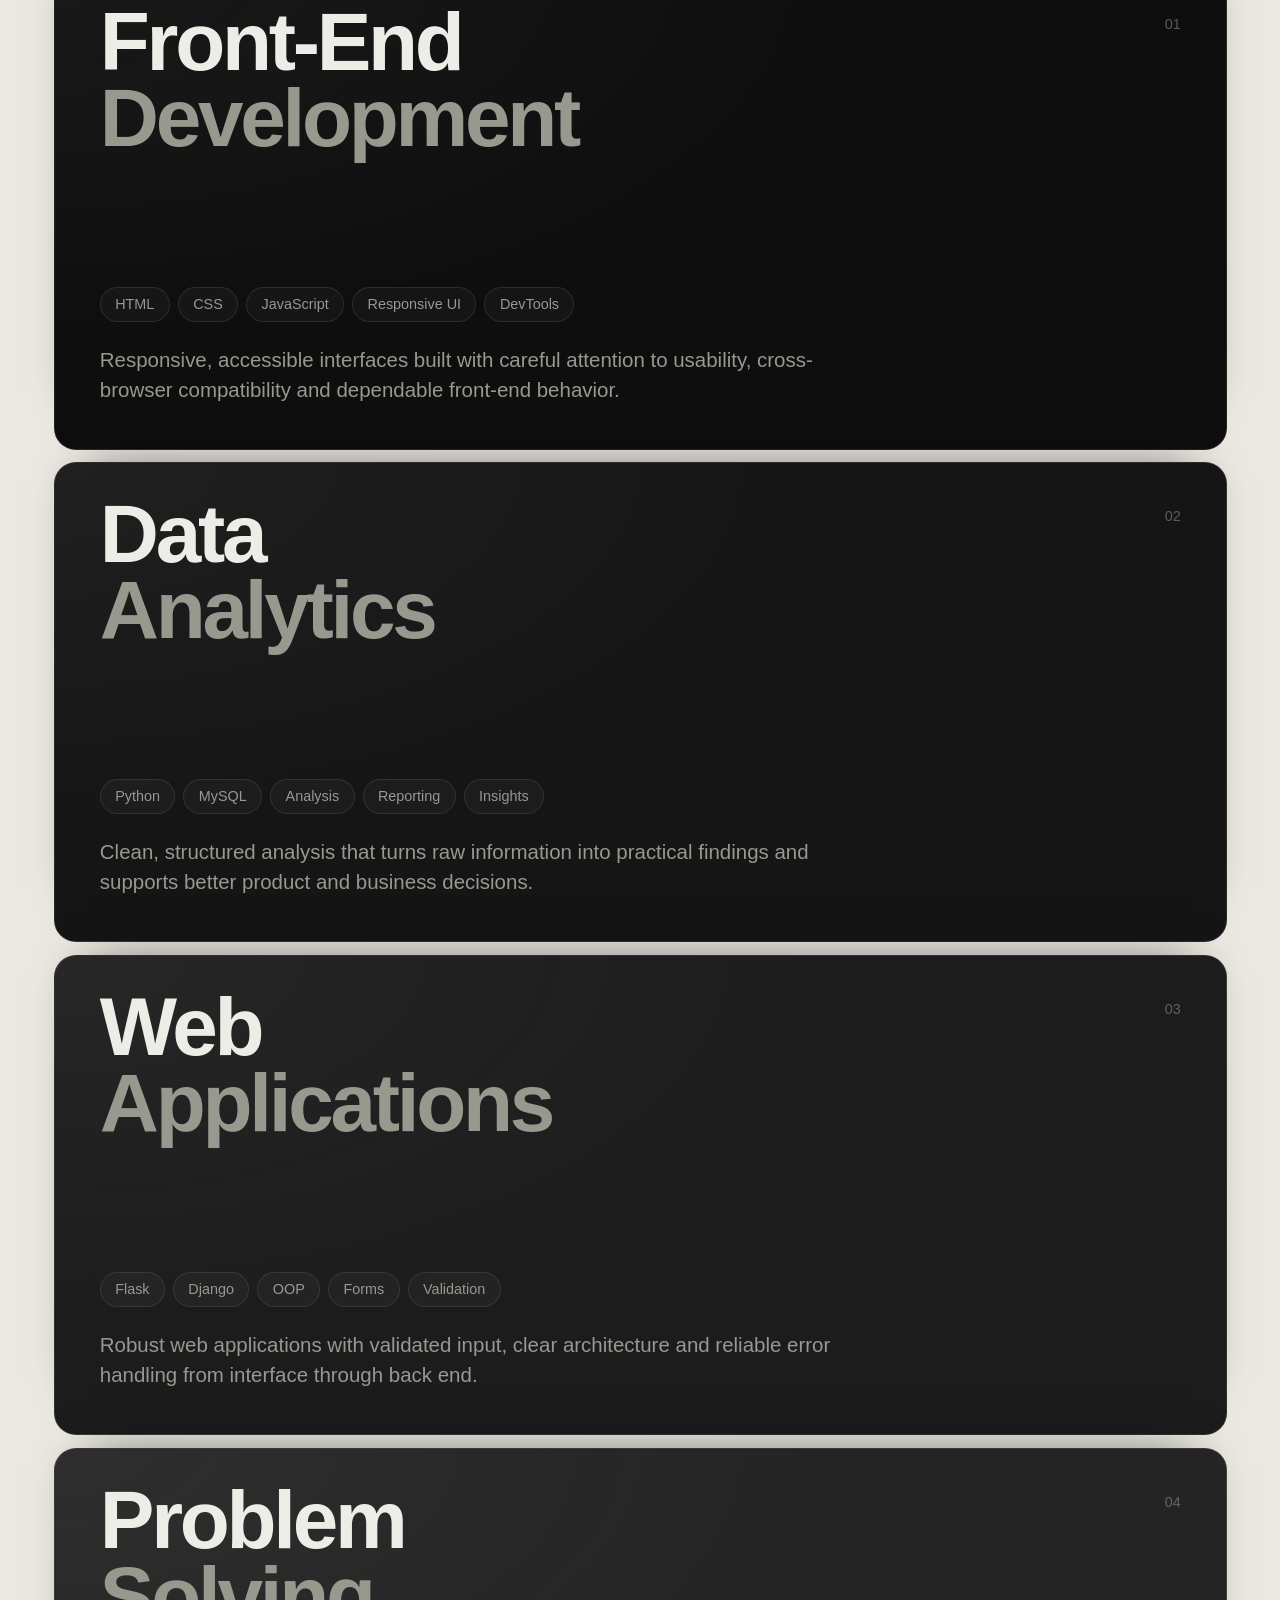
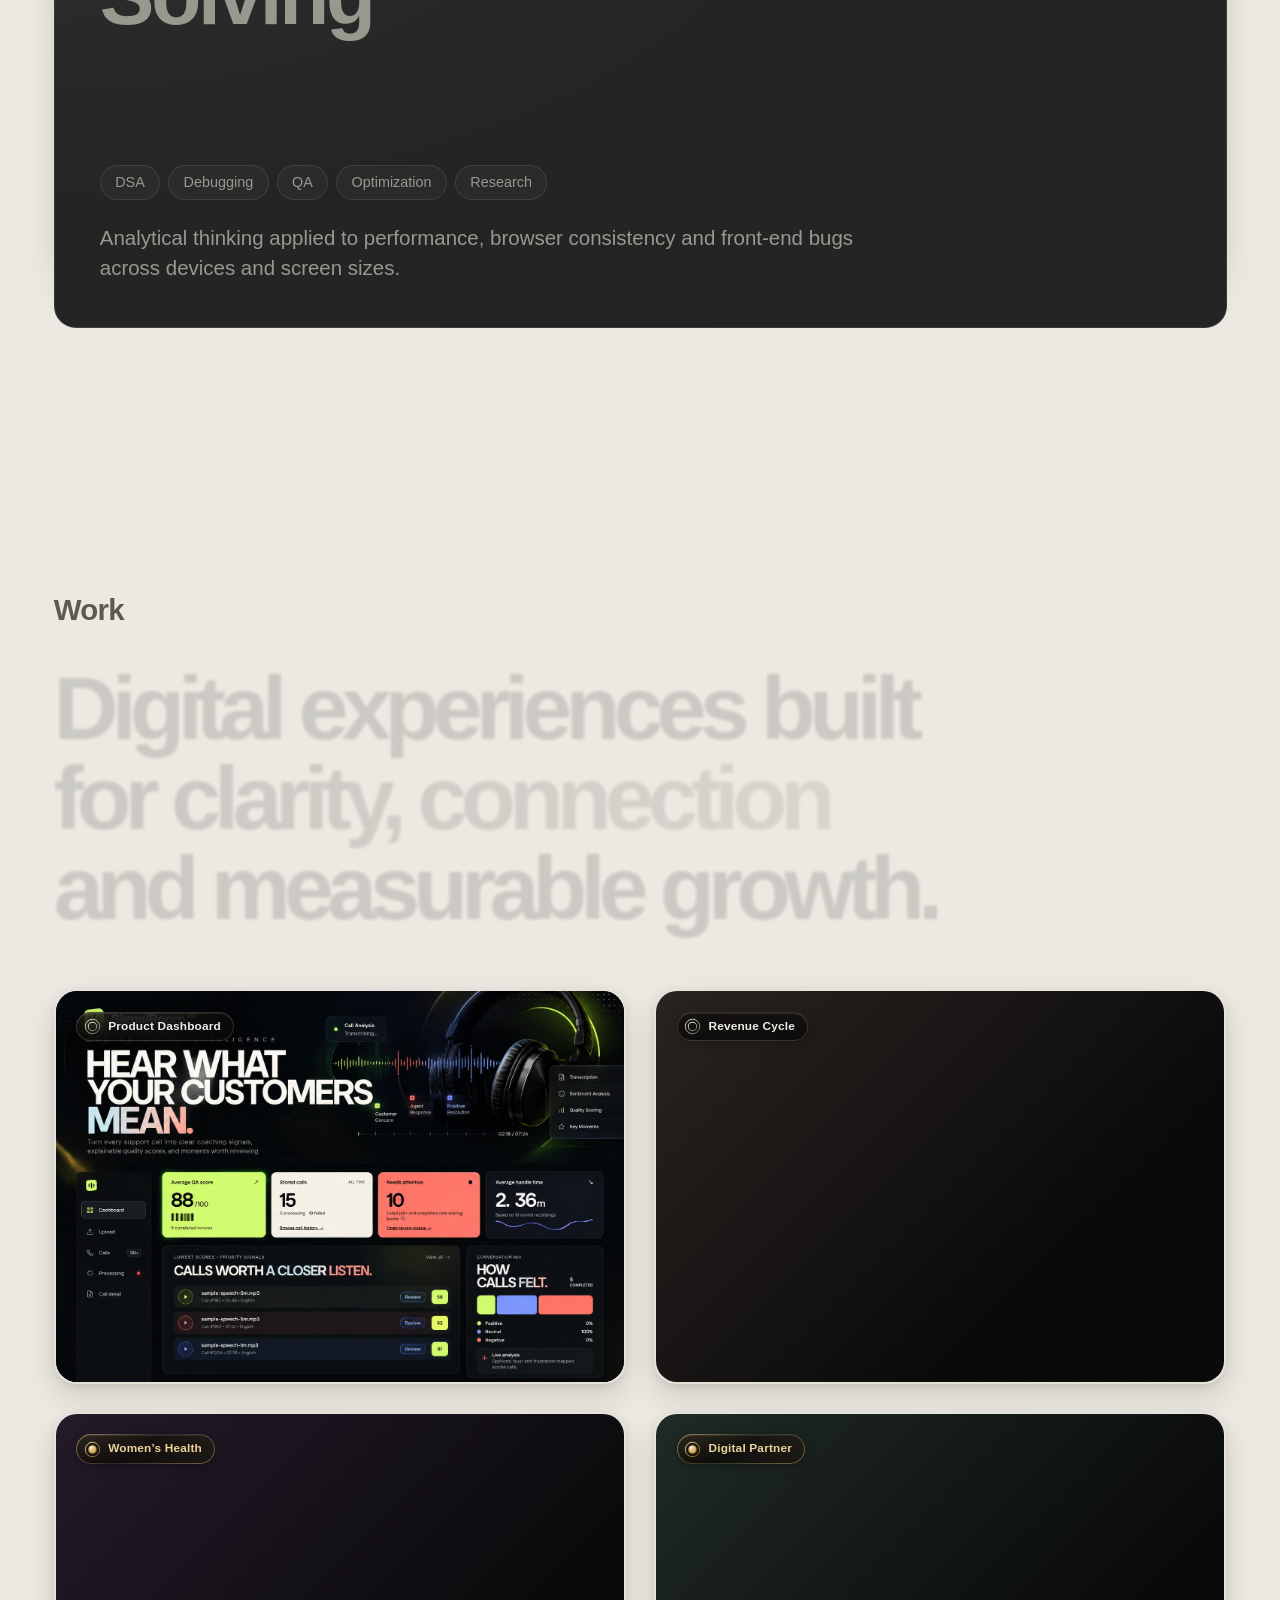
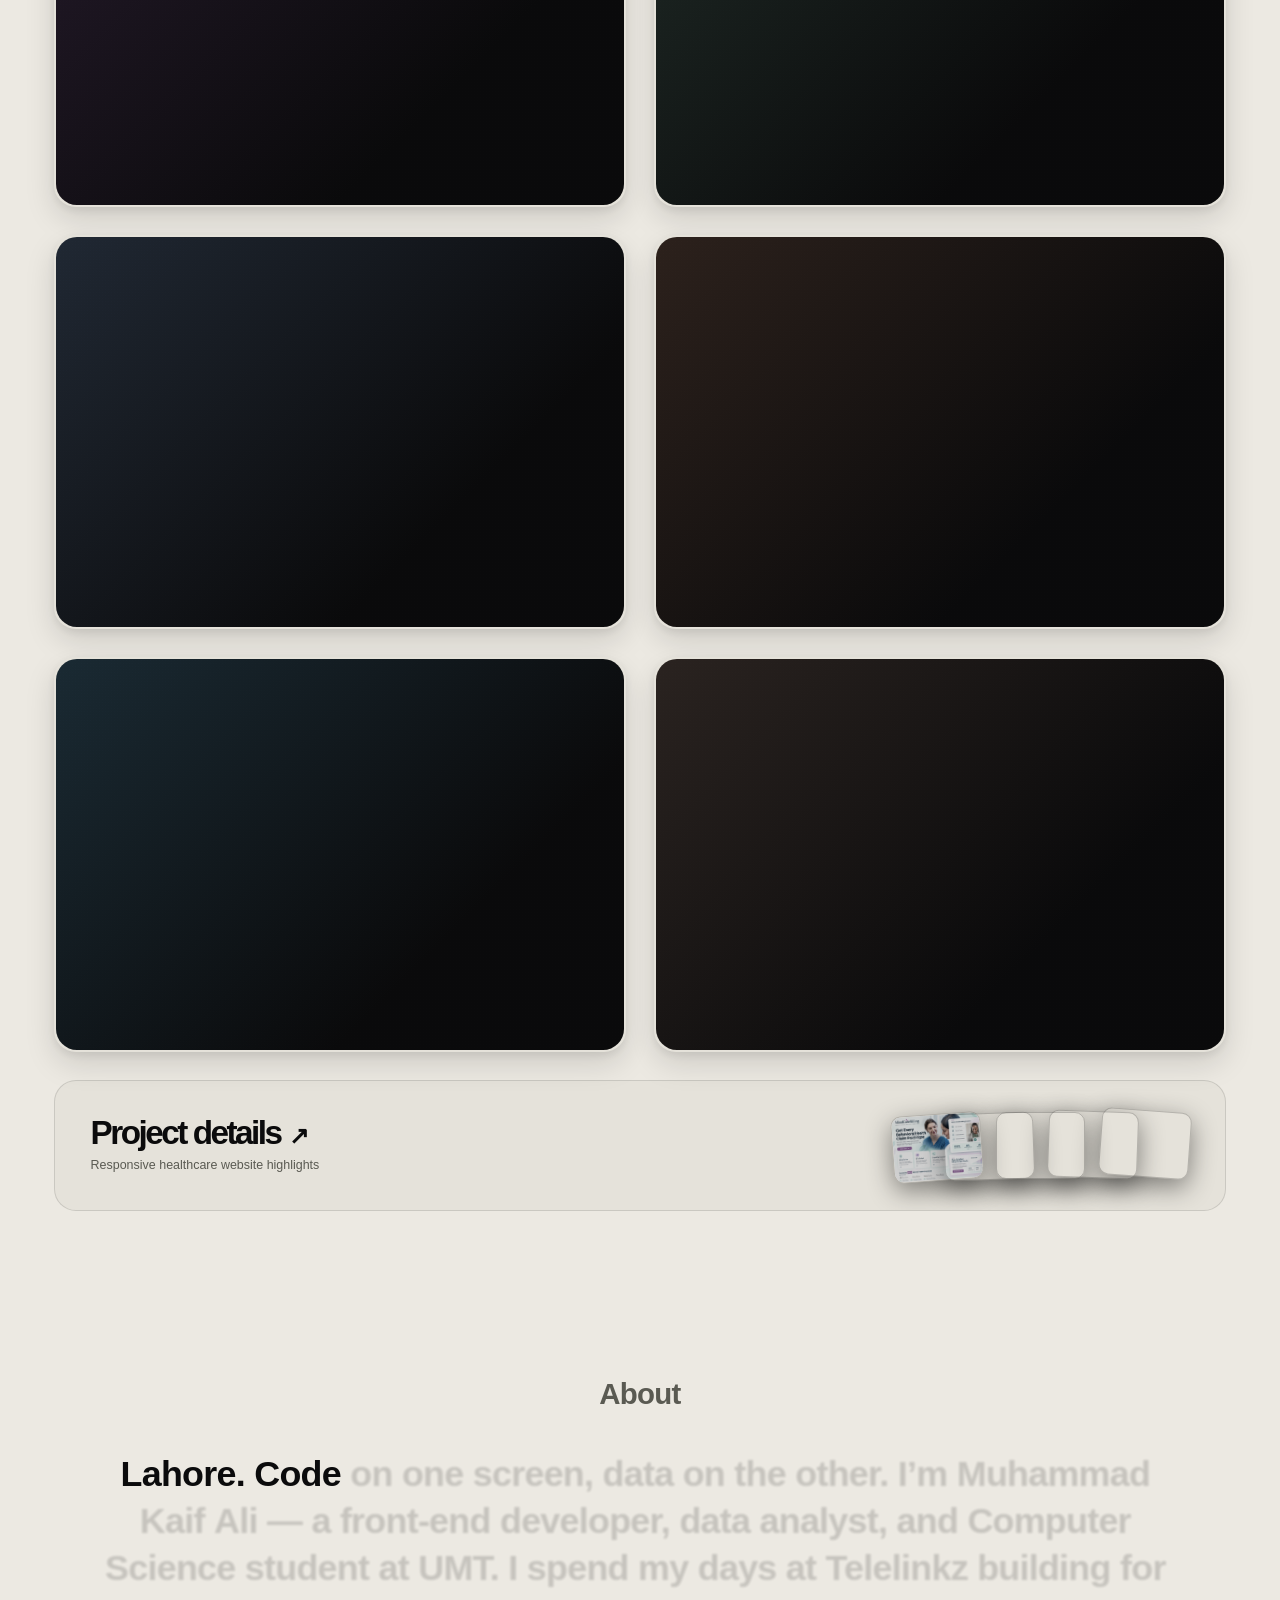
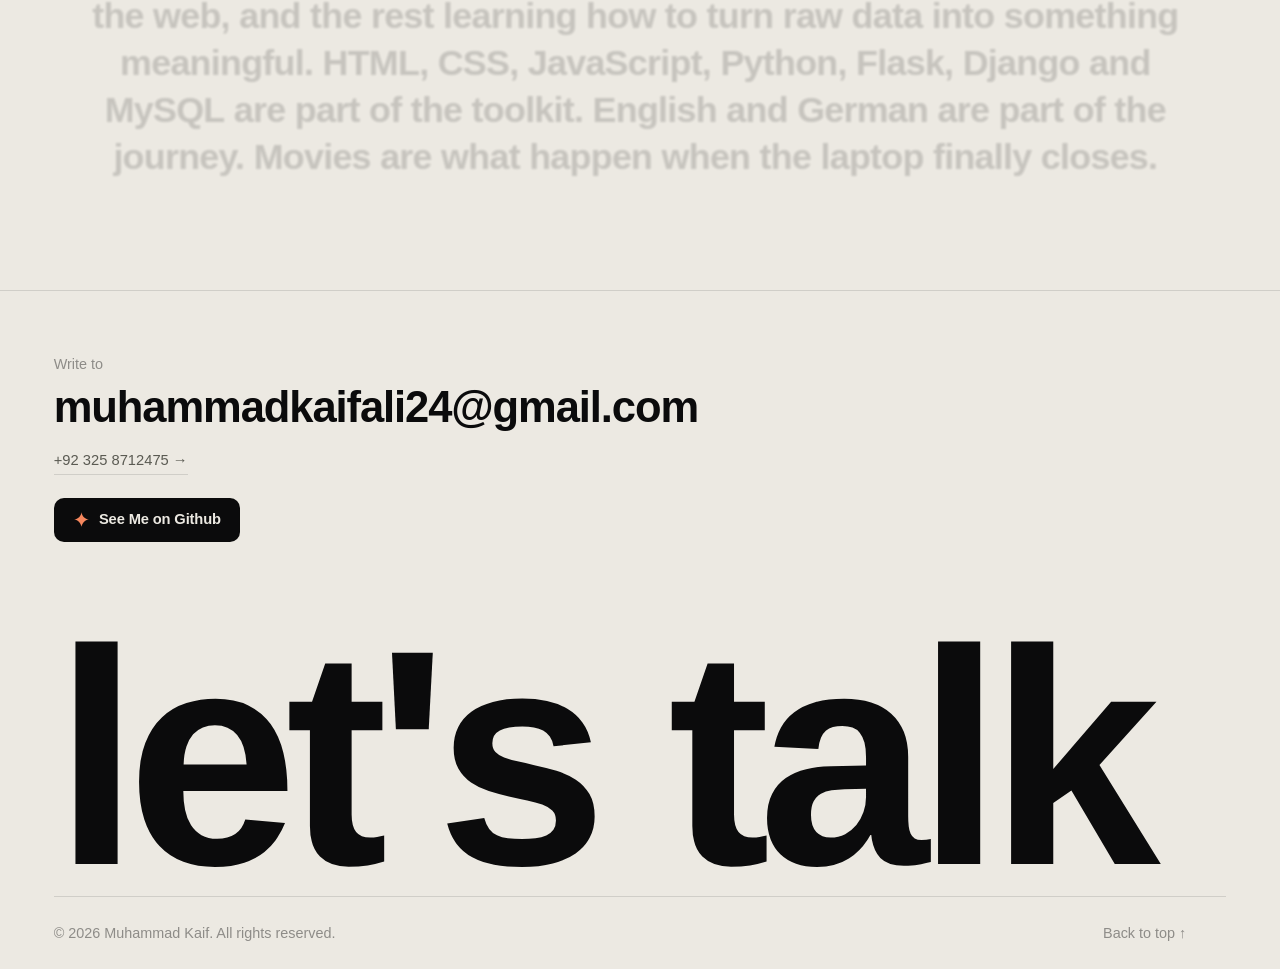
==== commit efaed285: "python structure added within the project python structure added within the project" ====
--- a/alpha.html
+++ b/alpha.html
@@ -711,48 +711,9 @@
             <div class="gallery__head">
               <span class="eyebrow gallery__label">Work</span>
               <h2 class="gallery__statement">
-                <span
-                  ><span
-                    class="stx-line"
-                    style="
-                      display: block;
-                      will-change: transform, opacity;
-                      translate: none;
-                      rotate: none;
-                      scale: none;
-                      transform: translate(0%, 42%);
-                      opacity: 0.14;
-                    "
-                    ><span>A</span><span> </span><span>responsive</span><span> </span
-                    ><span>healthcare</span><span> </span><span>website</span></span
-                  ><span
-                    class="stx-line"
-                    style="
-                      display: block;
-                      will-change: transform, opacity;
-                      translate: none;
-                      rotate: none;
-                      scale: none;
-                      transform: translate(0%, 42%);
-                      opacity: 0.14;
-                    "
-                    ><span>built</span><span> </span
-                    ><span><span class="grad-text">for clarity</span>,</span><span> </span
-                    ><span>access</span></span
-                  ><span
-                    class="stx-line"
-                    style="
-                      display: block;
-                      will-change: transform, opacity;
-                      translate: none;
-                      rotate: none;
-                      scale: none;
-                      transform: translate(0%, 42%);
-                      opacity: 0.14;
-                    "
-                    ><span>and</span><span> </span><span>patient</span><span> </span><span>care.</span></span
-                  ></span
-                >
+                <span class="stx-line">Digital experiences built</span>
+                <span class="stx-line">for <span class="grad-text">clarity, connection</span></span>
+                <span class="stx-line">and measurable growth.</span>
               </h2>
             </div>
             <div class="gallery__grid">
@@ -777,7 +738,7 @@
                     src="assets/signalroom-portfolio.webp"
                     style="object-position: center top"
                     sizes="(max-width: 720px) 94vw, 48vw"
-                    alt="OMNI Women's Healthcare website homepage"
+                    alt="SignalRoom QA conversation intelligence dashboard"
                     loading="lazy"
                     decoding="async"
                   /><span class="pcard__award pcard__award--entry"
@@ -817,14 +778,14 @@
                         stroke-width="1.2"
                       ></circle></svg
                     ><span class="pcard__award-copy"
-                      ><strong>Featured Project</strong
-                      ><em>Responsive healthcare website</em></span
+                      ><strong>Product Dashboard</strong
+                      ><em>Call quality insights</em></span
                     ><i class="pcard__award-shine" aria-hidden="true"></i></span
                   ><span class="pcard__scrim" aria-hidden="true"></span>
                   <div class="pcard__overlay">
                     <div class="pcard__label">
-                      <h3 class="pcard__title">OMNI Healthcare</h3>
-                      <span class="pcard__cat">Responsive Website</span>
+                      <h3 class="pcard__title">SignalRoom QA</h3>
+                      <span class="pcard__cat">Conversation Intelligence</span>
                     </div>
                     <span class="pcard__arrow" aria-hidden="true"
                       ><svg viewBox="0 0 24 24" aria-hidden="true">
@@ -832,6 +793,12 @@
                     ></span>
                   </div>
                 </div>
+                <a
+                  class="pcard__hit"
+                  href="/work#signalroom"
+                  aria-label="View the SignalRoom QA project"
+                  data-cursor="view"
+                ></a>
               </article>
               <article
                 class="pcard"
@@ -854,7 +821,7 @@
                     src="assets/mindcare-portfolio.webp"
                     style="object-position: 60% 22%"
                     sizes="(max-width: 720px) 94vw, 48vw"
-                    alt="OMNI Women's Healthcare navigation and contact details"
+                    alt="MindCareBilling mental health billing services website"
                     loading="lazy"
                     decoding="async"
                   /><span class="pcard__award pcard__award--entry"
@@ -894,13 +861,13 @@
                         stroke-width="1.2"
                       ></circle></svg
                     ><span class="pcard__award-copy"
-                      ><strong>Navigation</strong><em>Clear access to patient resources</em></span
+                      ><strong>Revenue Cycle</strong><em>Mental health billing</em></span
                     ><i class="pcard__award-shine" aria-hidden="true"></i></span
                   ><span class="pcard__scrim" aria-hidden="true"></span>
                   <div class="pcard__overlay">
                     <div class="pcard__label">
-                      <h3 class="pcard__title">Accessible Navigation</h3>
-                      <span class="pcard__cat">Front-End Development</span>
+                      <h3 class="pcard__title">MindCareBilling</h3>
+                      <span class="pcard__cat">Healthcare Billing Experience</span>
                     </div>
                     <span class="pcard__arrow" aria-hidden="true"
                       ><svg viewBox="0 0 24 24" aria-hidden="true">
@@ -908,6 +875,12 @@
                     ></span>
                   </div>
                 </div>
+                <a
+                  class="pcard__hit"
+                  href="/work#mindcare-billing"
+                  aria-label="View the MindCareBilling project"
+                  data-cursor="view"
+                ></a>
               </article>
               <article
                 class="pcard"
@@ -986,13 +959,13 @@
                         opacity="0.42"
                       ></ellipse></svg
                     ><span class="pcard__award-copy"
-                      ><strong>Responsive</strong><em>Designed across screen sizes</em></span
+                      ><strong>Women’s Health</strong><em>Care and appointments</em></span
                     ><i class="pcard__award-shine" aria-hidden="true"></i></span
                   ><span class="pcard__scrim" aria-hidden="true"></span>
                   <div class="pcard__overlay">
                     <div class="pcard__label">
-                      <h3 class="pcard__title">Patient Experience</h3>
-                      <span class="pcard__cat">Responsive UI</span>
+                      <h3 class="pcard__title">Central Medical Center</h3>
+                      <span class="pcard__cat">Women’s Healthcare</span>
                     </div>
                     <span class="pcard__arrow" aria-hidden="true"
                       ><svg viewBox="0 0 24 24" aria-hidden="true">
@@ -1000,6 +973,12 @@
                     ></span>
                   </div>
                 </div>
+                <a
+                  class="pcard__hit"
+                  href="/work#central-medical-center"
+                  aria-label="View the Central Medical Center project"
+                  data-cursor="view"
+                ></a>
               </article>
               <article
                 class="pcard"
@@ -1021,7 +1000,7 @@
                     class="pcard__img"
                     src="assets/telelinkz-portfolio.webp"
                     sizes="(max-width: 720px) 94vw, 48vw"
-                    alt="OMNI Women's Healthcare provider finder cards"
+                    alt="Telelinkz digital delivery company website"
                     loading="lazy"
                     decoding="async"
                     style="object-position: center bottom"
@@ -1076,13 +1055,13 @@
                         opacity="0.42"
                       ></ellipse></svg
                     ><span class="pcard__award-copy"
-                      ><strong>Patient Tools</strong><em>Fast paths to essential actions</em></span
+                      ><strong>Digital Partner</strong><em>Build, run and scale</em></span
                     ><i class="pcard__award-shine" aria-hidden="true"></i></span
                   ><span class="pcard__scrim" aria-hidden="true"></span>
                   <div class="pcard__overlay">
                     <div class="pcard__label">
-                      <h3 class="pcard__title">Provider Finder</h3>
-                      <span class="pcard__cat">User Experience</span>
+                      <h3 class="pcard__title">Telelinkz</h3>
+                      <span class="pcard__cat">Digital Products &amp; Operations</span>
                     </div>
                     <span class="pcard__arrow" aria-hidden="true"
                       ><svg viewBox="0 0 24 24" aria-hidden="true">
@@ -1090,6 +1069,12 @@
                     ></span>
                   </div>
                 </div>
+                <a
+                  class="pcard__hit"
+                  href="/work#telelinkz"
+                  aria-label="View the Telelinkz project"
+                  data-cursor="view"
+                ></a>
               </article>
               <article
                 class="pcard"
@@ -1111,21 +1096,16 @@
                     class="pcard__img"
                     src="assets/metronet-portfolio.webp"
                     sizes="(max-width: 720px) 94vw, 48vw"
-                    alt="OMNI Women's Healthcare patient portal call to action"
+                    alt="Metronet authorized retailer internet plans website"
                     loading="lazy"
                     decoding="async"
                     style="object-position: right top"
                   />
-                  <div class="pcard__restseam" aria-hidden="true" style="left: 15.9508%">
-                    <span class="pcard__restgrip"
-                      ><svg viewBox="0 0 24 24"><path d="M9 6l-5 6 5 6M15 6l5 6-5 6"></path></svg
-                    ></span>
-                  </div>
                   <span class="pcard__scrim" aria-hidden="true"></span>
                   <div class="pcard__overlay">
                     <div class="pcard__label">
-                      <h3 class="pcard__title">Patient Portal</h3>
-                      <span class="pcard__cat">Interface Design</span>
+                      <h3 class="pcard__title">Metronet Retailer</h3>
+                      <span class="pcard__cat">Fiber Internet Plans</span>
                     </div>
                     <span class="pcard__arrow" aria-hidden="true"
                       ><svg viewBox="0 0 24 24" aria-hidden="true">
@@ -1133,6 +1113,12 @@
                     ></span>
                   </div>
                 </div>
+                <a
+                  class="pcard__hit"
+                  href="/work#metronet"
+                  aria-label="View the Metronet retailer project"
+                  data-cursor="view"
+                ></a>
               </article>
               <article
                 class="pcard"
@@ -1154,15 +1140,15 @@
                     class="pcard__img"
                     src="assets/mwest-portfolio.webp"
                     sizes="(max-width: 720px) 94vw, 48vw"
-                    alt="OMNI Women's Healthcare appointment booking interface"
+                    alt="Midwest Global digital systems agency website"
                     loading="lazy"
                     decoding="async"
                     style="object-position: 72% top"
                   /><span class="pcard__scrim" aria-hidden="true"></span>
                   <div class="pcard__overlay">
                     <div class="pcard__label">
-                      <h3 class="pcard__title">Appointment Booking</h3>
-                      <span class="pcard__cat">Conversion Flow</span>
+                      <h3 class="pcard__title">Midwest Global</h3>
+                      <span class="pcard__cat">Digital Systems &amp; Growth</span>
                     </div>
                     <span class="pcard__arrow" aria-hidden="true"
                       ><svg viewBox="0 0 24 24" aria-hidden="true">
@@ -1170,6 +1156,12 @@
                     ></span>
                   </div>
                 </div>
+                <a
+                  class="pcard__hit"
+                  href="/work#midwest-global"
+                  aria-label="View the Midwest Global project"
+                  data-cursor="view"
+                ></a>
               </article>
               <article
                 class="pcard"
@@ -1191,15 +1183,15 @@
                     class="pcard__img"
                     src="assets/blazinghog-portfolio.webp"
                     sizes="(max-width: 720px) 94vw, 48vw"
-                    alt="OMNI Women's Healthcare location finder"
+                    alt="Blazing Hog broadband internet landing page"
                     loading="lazy"
                     decoding="async"
                     style="object-position: 78% bottom"
                   /><span class="pcard__scrim" aria-hidden="true"></span>
                   <div class="pcard__overlay">
                     <div class="pcard__label">
-                      <h3 class="pcard__title">Location Finder</h3>
-                      <span class="pcard__cat">Patient Access</span>
+                      <h3 class="pcard__title">Blazing Hog</h3>
+                      <span class="pcard__cat">Broadband Landing Page</span>
                     </div>
                     <span class="pcard__arrow" aria-hidden="true"
                       ><svg viewBox="0 0 24 24" aria-hidden="true">
@@ -1207,6 +1199,12 @@
                     ></span>
                   </div>
                 </div>
+                <a
+                  class="pcard__hit"
+                  href="/work#blazing-hog"
+                  aria-label="View the Blazing Hog project"
+                  data-cursor="view"
+                ></a>
               </article>
               <article
                 class="pcard"
@@ -1228,14 +1226,14 @@
                     class="pcard__img"
                     src="assets/brightspeed-portfolio.webp"
                     sizes="(max-width: 720px) 94vw, 48vw"
-                    alt="OMNI Women's Healthcare complete responsive homepage"
+                    alt="Brightspeed authorized retailer fiber internet website"
                     loading="lazy"
                     decoding="async"
                   /><span class="pcard__scrim" aria-hidden="true"></span>
                   <div class="pcard__overlay">
                     <div class="pcard__label">
-                      <h3 class="pcard__title">Complete Experience</h3>
-                      <span class="pcard__cat">Website Delivery</span>
+                      <h3 class="pcard__title">Brightspeed Retailer</h3>
+                      <span class="pcard__cat">Fiber Plans &amp; Availability</span>
                     </div>
                     <span class="pcard__arrow" aria-hidden="true"
                       ><svg viewBox="0 0 24 24" aria-hidden="true">
@@ -1243,10 +1241,16 @@
                     ></span>
                   </div>
                 </div>
+                <a
+                  class="pcard__hit"
+                  href="/work#brightspeed"
+                  aria-label="View the Brightspeed retailer project"
+                  data-cursor="view"
+                ></a>
               </article>
             </div>
             <div class="seeall" style="opacity: 0; transform: translateY(36px)">
-              <a class="seeall__card" data-cursor="link" href="#work"
+              <a class="seeall__card" data-cursor="link" href="/work"
                 ><span class="seeall__copy"
                   ><span class="seeall__title"
                     >Project details<i class="seeall__arrow" aria-hidden="true">↗</i></span
--- a/alpha.css
+++ b/alpha.css
@@ -15392,3 +15392,63 @@
     animation: none;
   }
 }
+
+/* Dedicated work page */
+.work-page .gallery {
+  min-height: 100svh;
+  padding-top: clamp(8rem, 16vh, 12rem);
+}
+
+.gallery__statement .stx-line {
+  display: block;
+}
+
+.work-page .pcard {
+  display: block;
+  scroll-margin-top: calc(var(--header-h) + 1.5rem);
+  transition:
+    transform 0.45s var(--ease-out),
+    border-color 0.45s var(--ease-out),
+    box-shadow 0.45s var(--ease-out);
+}
+
+.work-page .pcard:hover {
+  transform: translateY(-4px);
+}
+
+.pcard__hit {
+  position: absolute;
+  inset: 0;
+  z-index: 5;
+  border-radius: inherit;
+}
+
+[data-theme="light"] .pcard {
+  border-color: transparent;
+  box-shadow:
+    0 12px 30px rgba(0, 0, 0, 0.13),
+    0 3px 10px rgba(0, 0, 0, 0.08);
+}
+
+[data-theme="light"] .pcard__media {
+  border-color: transparent;
+}
+
+[data-theme="light"] .pcard:hover {
+  border-color: transparent;
+  box-shadow:
+    0 18px 42px rgba(0, 0, 0, 0.18),
+    0 5px 14px rgba(0, 0, 0, 0.1);
+}
+
+@media (hover: none), (pointer: coarse) {
+  .work-page .pcard__scrim {
+    opacity: 1;
+  }
+
+  .work-page .pcard__label,
+  .work-page .pcard__arrow {
+    opacity: 1;
+    transform: none;
+  }
+}
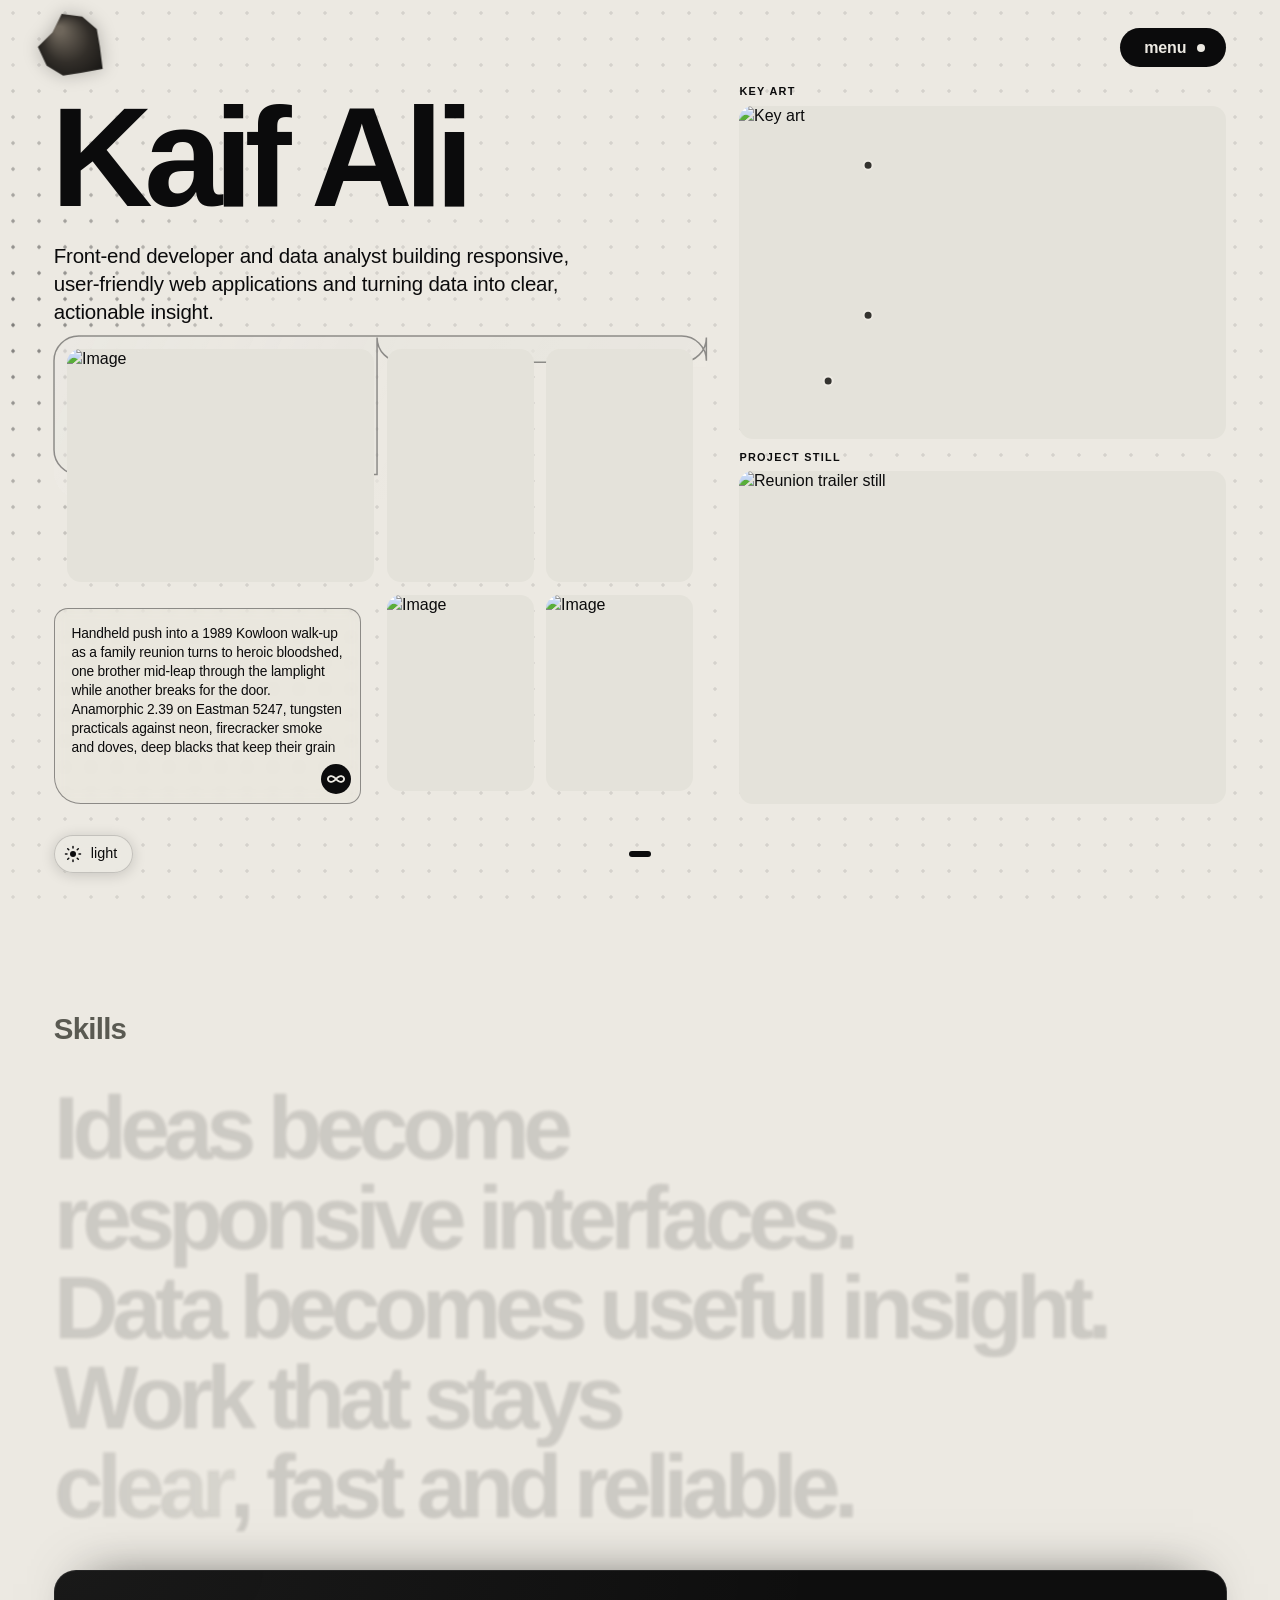
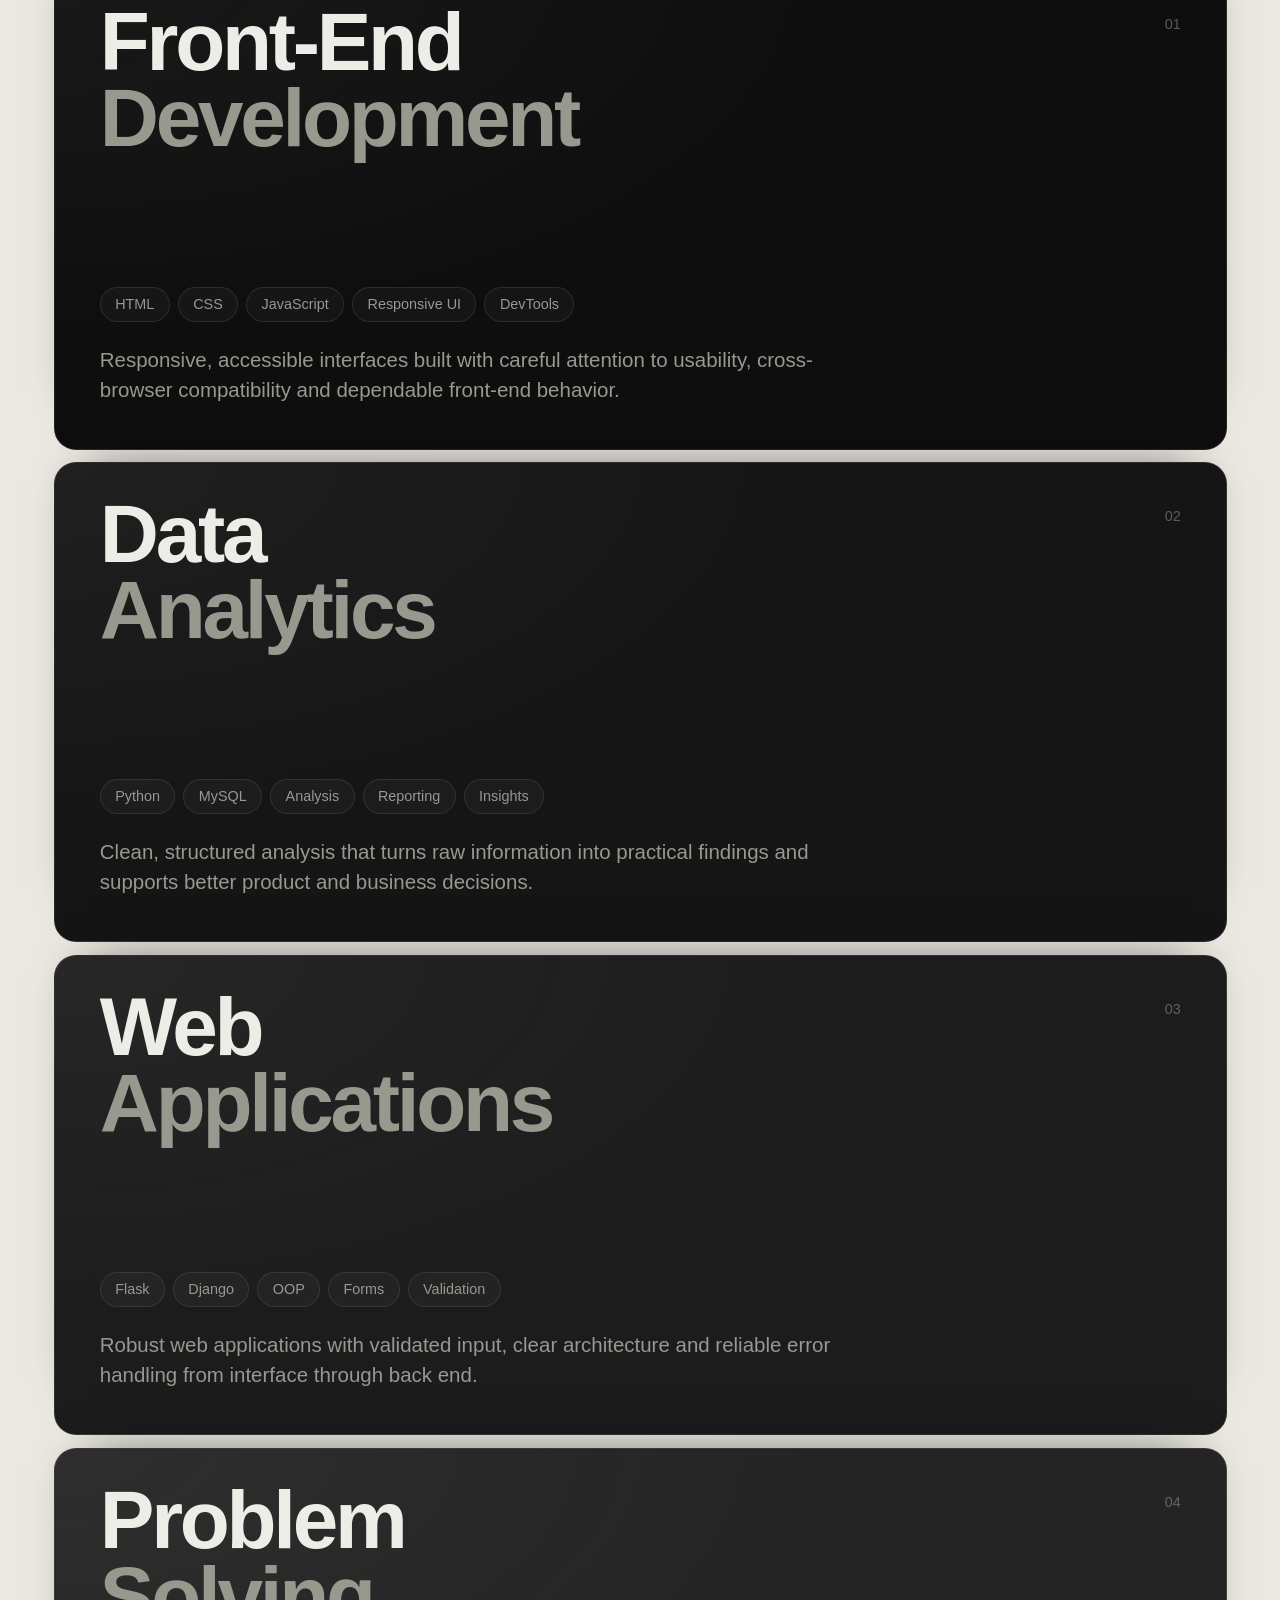
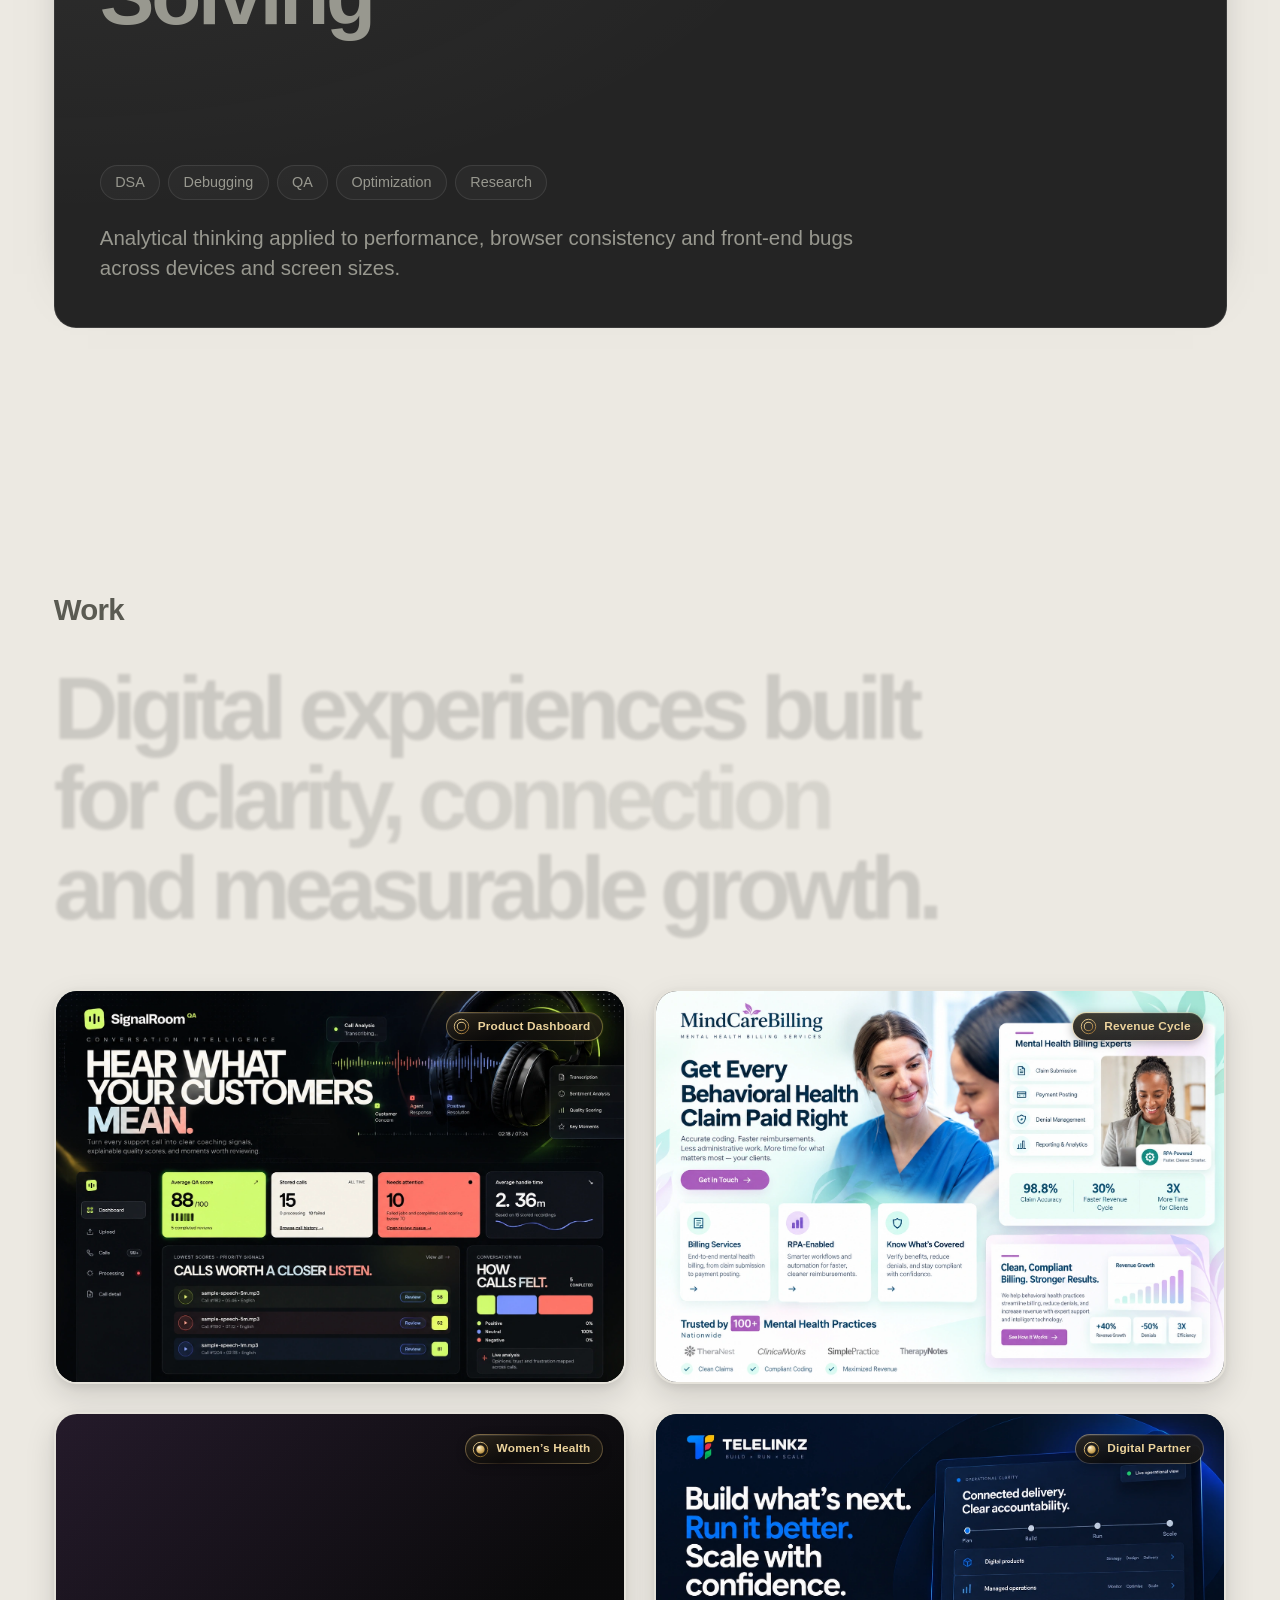
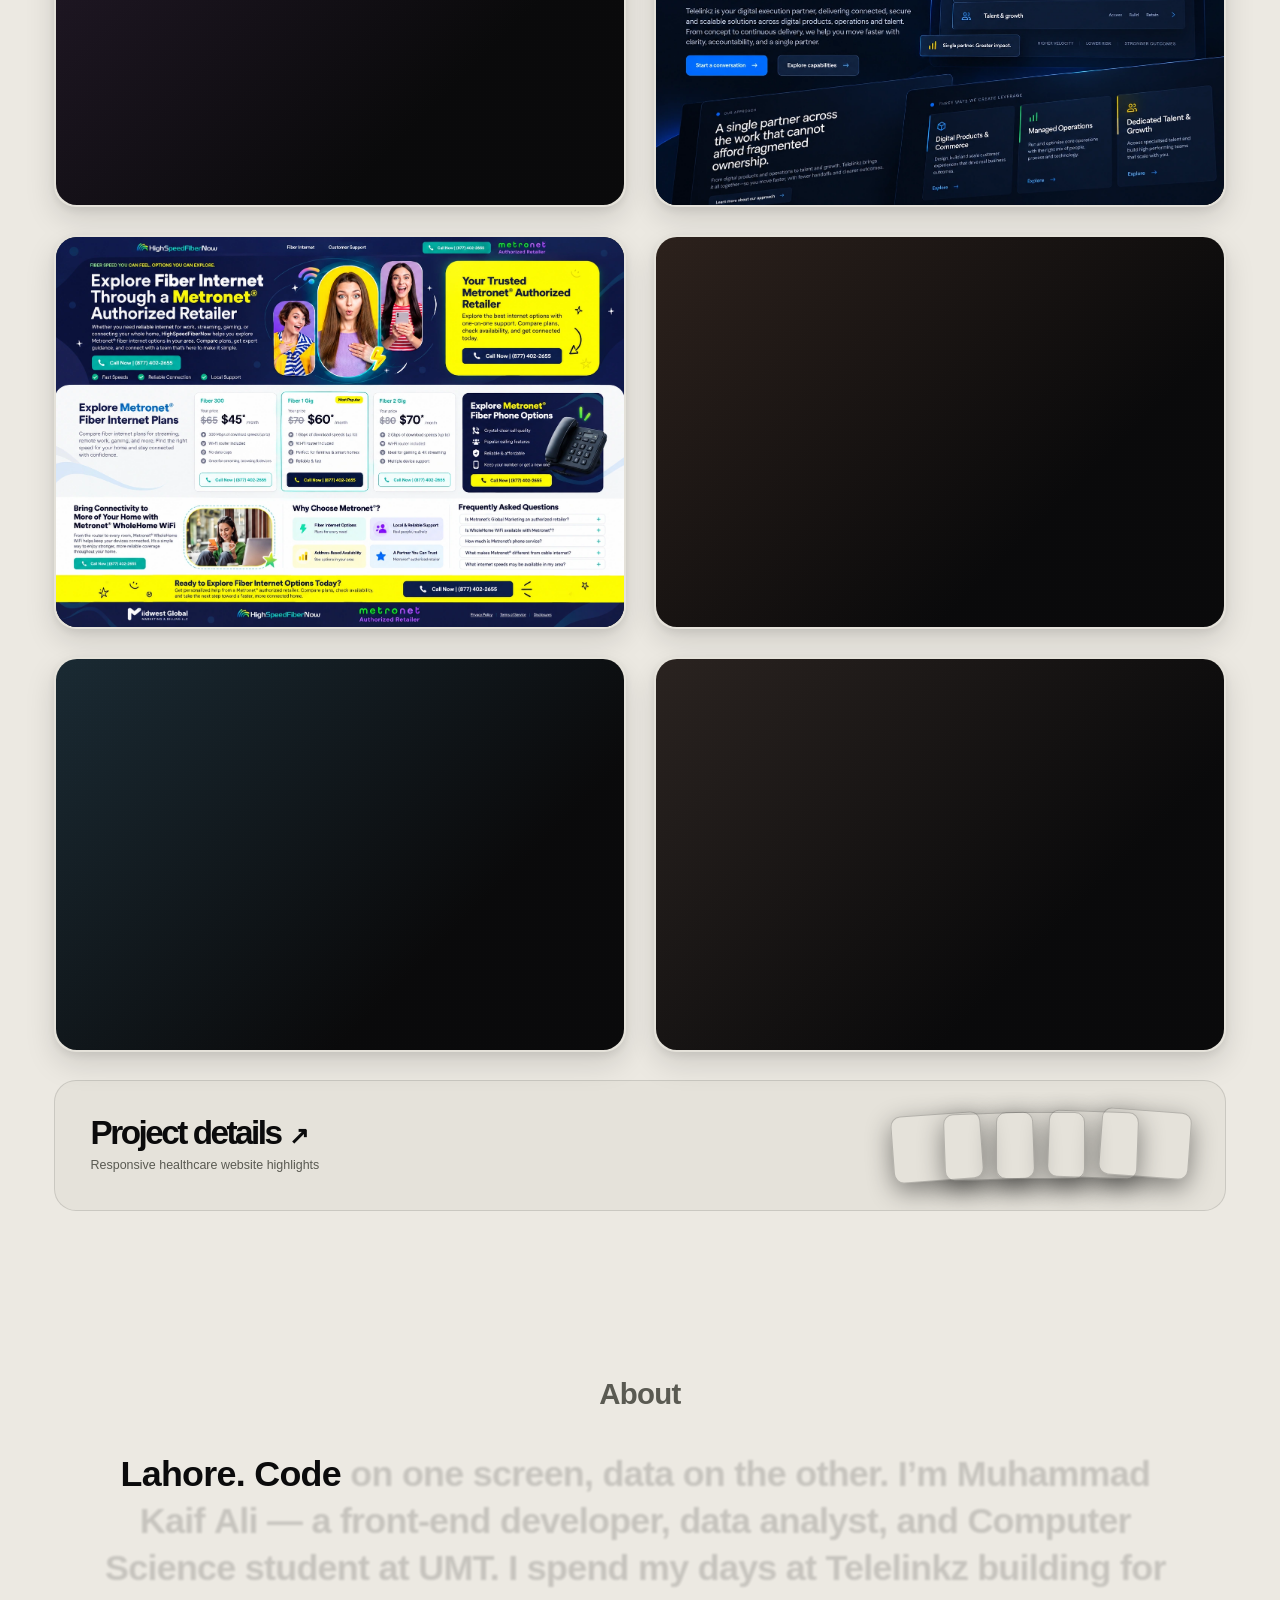
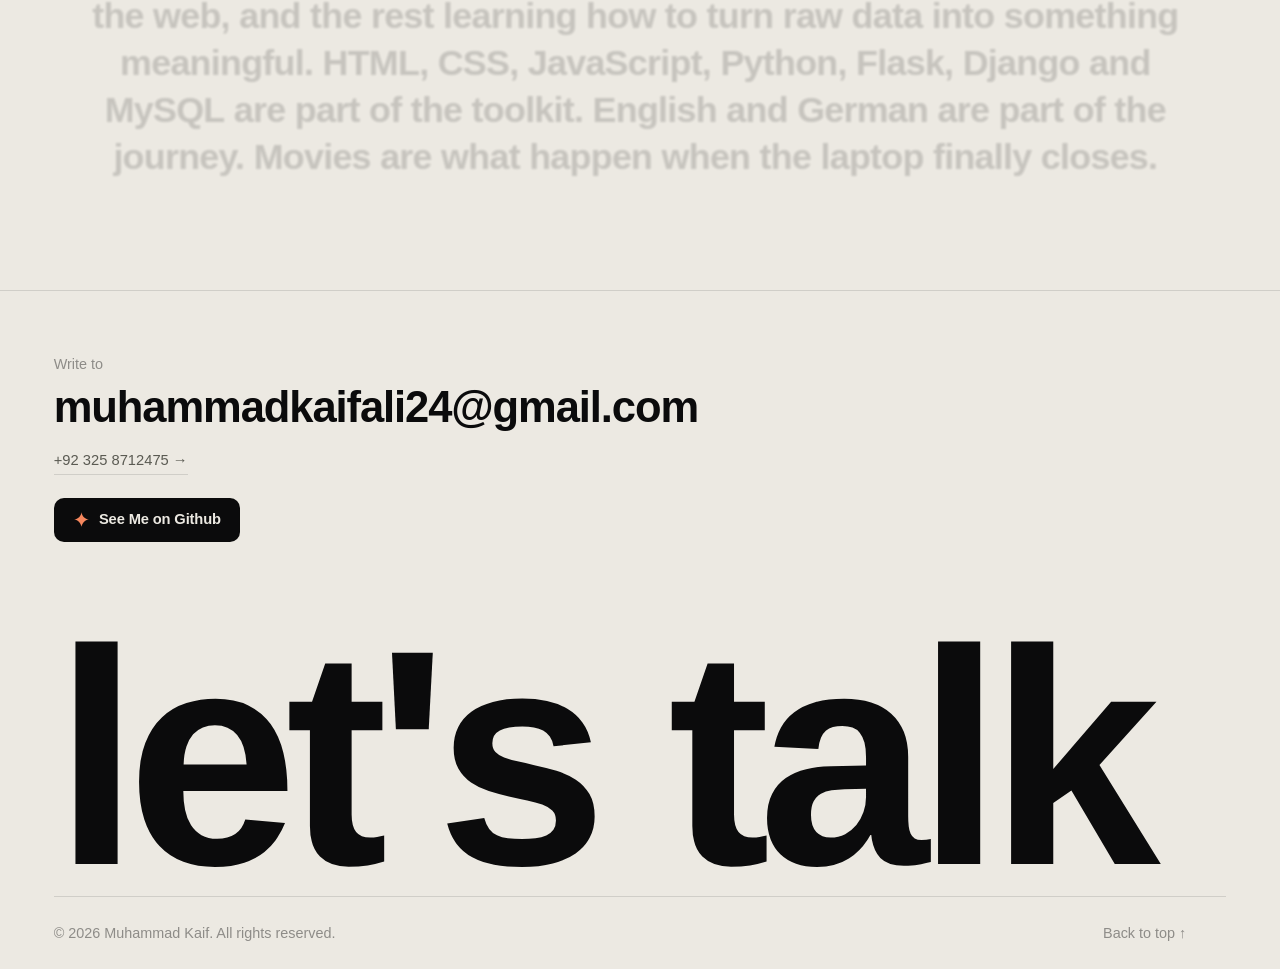
==== commit c6fc66fe: "links have been added links have been added" ====
--- a/alpha.html
+++ b/alpha.html
@@ -34,8 +34,16 @@
         ],
         "knowsLanguage": ["English", "German"],
         "knowsAbout": [
-          "Python", "MySQL", "Flask", "Django", "JavaScript", "HTML", "CSS",
-          "Object-oriented programming", "Data structures and algorithms", "Movies"
+          "Python",
+          "MySQL",
+          "Flask",
+          "Django",
+          "JavaScript",
+          "HTML",
+          "CSS",
+          "Object-oriented programming",
+          "Data structures and algorithms",
+          "Movies"
         ],
         "sameAs": ["https://github.com/mkaifali24"]
       }
@@ -567,8 +575,8 @@
                       transform: translate(0%, 42%);
                       opacity: 0.14;
                     "
-                    ><span>Ideas</span><span> </span><span>become</span><span> </span><span>responsive</span
-                    ><span> </span><span>interfaces.</span></span
+                    ><span>Ideas</span><span> </span><span>become</span><span> </span
+                    ><span>responsive</span><span> </span><span>interfaces.</span></span
                   ><span
                     class="stx-line svc__statement-line"
                     style="
@@ -778,8 +786,7 @@
                         stroke-width="1.2"
                       ></circle></svg
                     ><span class="pcard__award-copy"
-                      ><strong>Product Dashboard</strong
-                      ><em>Call quality insights</em></span
+                      ><strong>Product Dashboard</strong><em>Call quality insights</em></span
                     ><i class="pcard__award-shine" aria-hidden="true"></i></span
                   ><span class="pcard__scrim" aria-hidden="true"></span>
                   <div class="pcard__overlay">
@@ -877,7 +884,9 @@
                 </div>
                 <a
                   class="pcard__hit"
-                  href="/work#mindcare-billing"
+                  href="https://mindcarebilling.com/"
+                  target="_blank"
+                  rel="noopener noreferrer"
                   aria-label="View the MindCareBilling project"
                   data-cursor="view"
                 ></a>
@@ -905,7 +914,12 @@
                       alt=""
                       decoding="async"
                       draggable="false"
-                      style="opacity: 1; filter: blur(0px) saturate(1); transform: none; object-position: 50% 28%"
+                      style="
+                        opacity: 1;
+                        filter: blur(0px) saturate(1);
+                        transform: none;
+                        object-position: 50% 28%;
+                      "
                     />
                   </div>
                   <span class="pcard__award pcard__award--winner"
@@ -975,7 +989,9 @@
                 </div>
                 <a
                   class="pcard__hit"
-                  href="/work#central-medical-center"
+                  href="https://omc4women.com/"
+                  target="_blank"
+                  rel="noopener noreferrer"
                   aria-label="View the Central Medical Center project"
                   data-cursor="view"
                 ></a>
@@ -1071,7 +1087,9 @@
                 </div>
                 <a
                   class="pcard__hit"
-                  href="/work#telelinkz"
+                  href="https://telelinkz.com/"
+                  target="_blank"
+                  rel="noopener noreferrer"
                   aria-label="View the Telelinkz project"
                   data-cursor="view"
                 ></a>
@@ -1115,7 +1133,9 @@
                 </div>
                 <a
                   class="pcard__hit"
-                  href="/work#metronet"
+                  href="https://highspeedfibernow.com/"
+                  target="_blank"
+                  rel="noopener noreferrer"
                   aria-label="View the Metronet retailer project"
                   data-cursor="view"
                 ></a>
@@ -1158,7 +1178,9 @@
                 </div>
                 <a
                   class="pcard__hit"
-                  href="/work#midwest-global"
+                  href="https://www.mwestdigital.com/"
+                  target="_blank"
+                  rel="noopener noreferrer"
                   aria-label="View the Midwest Global project"
                   data-cursor="view"
                 ></a>
@@ -1201,7 +1223,9 @@
                 </div>
                 <a
                   class="pcard__hit"
-                  href="/work#blazing-hog"
+                  href="https://blazinghogdeals.com/"
+                  target="_blank"
+                  rel="noopener noreferrer"
                   aria-label="View the Blazing Hog project"
                   data-cursor="view"
                 ></a>
@@ -1243,7 +1267,9 @@
                 </div>
                 <a
                   class="pcard__hit"
-                  href="/work#brightspeed"
+                  href="https://findfiberinternetnow.com/"
+                  target="_blank"
+                  rel="noopener noreferrer"
                   aria-label="View the Brightspeed retailer project"
                   data-cursor="view"
                 ></a>
@@ -1385,7 +1411,10 @@
             <div class="footer__top">
               <div style="opacity: 0; transform: translateY(20px)">
                 <p class="footer__write-label">Write to</p>
-                <a href="mailto:muhammadkaifali24@gmail.com" class="footer__email" data-cursor="link"
+                <a
+                  href="mailto:muhammadkaifali24@gmail.com"
+                  class="footer__email"
+                  data-cursor="link"
                   >muhammadkaifali24@gmail.com</a
                 ><a class="footer__start" data-cursor="link" href="tel:+923258712475"
                   >+92 325 8712475&nbsp;→</a
--- a/alpha.css
+++ b/alpha.css
@@ -3297,7 +3297,8 @@
 .pcard__award {
   position: absolute;
   top: clamp(0.8rem, 1.6vw, 1.3rem);
-  left: clamp(0.8rem, 1.6vw, 1.3rem);
+  right: clamp(0.8rem, 1.6vw, 1.3rem);
+  left: auto;
   z-index: 4;
   display: inline-flex;
   align-items: center;
@@ -3393,30 +3394,38 @@
   transition: transform 1.1s var(--ease-out) 0.08s;
 }
 
-.pcard__award--winner {
+.pcard__award--winner,
+.pcard__award--entry {
   border-color: transparent;
   background:
     linear-gradient(180deg, #100f0dc7, #080809d6) padding-box,
     linear-gradient(150deg, #e8c47899, #785a2838 45%, #e8c47873) border-box;
 }
 
-.pcard__award--winner .pcard__award-copy strong {
+.pcard__award--winner .pcard__award-copy strong,
+.pcard__award--entry .pcard__award-copy strong {
   color: #ecd39c;
 }
 
-.pcard__award--winner .pcard__award-copy em {
+.pcard__award--winner .pcard__award-copy em,
+.pcard__award--entry .pcard__award-copy em {
   color: #d8b46aad;
 }
 
-.pcard:hover .pcard__award--winner {
+.pcard__award--entry .pcard__award-medal stop:first-child {
+  stop-color: #f2d89b;
+}
+
+.pcard__award--entry .pcard__award-medal stop:last-child {
+  stop-color: #9b7134;
+}
+
+.pcard:hover .pcard__award--winner,
+.pcard:hover .pcard__award--entry {
   box-shadow:
     inset 0 1px #ffffff1f,
     0 2px 14px #0000004d,
     0 0 18px #d8b46a33;
-}
-
-.pcard:hover .pcard__award--entry {
-  border-color: #edede866;
 }
 
 @media (max-width: 720px) {
